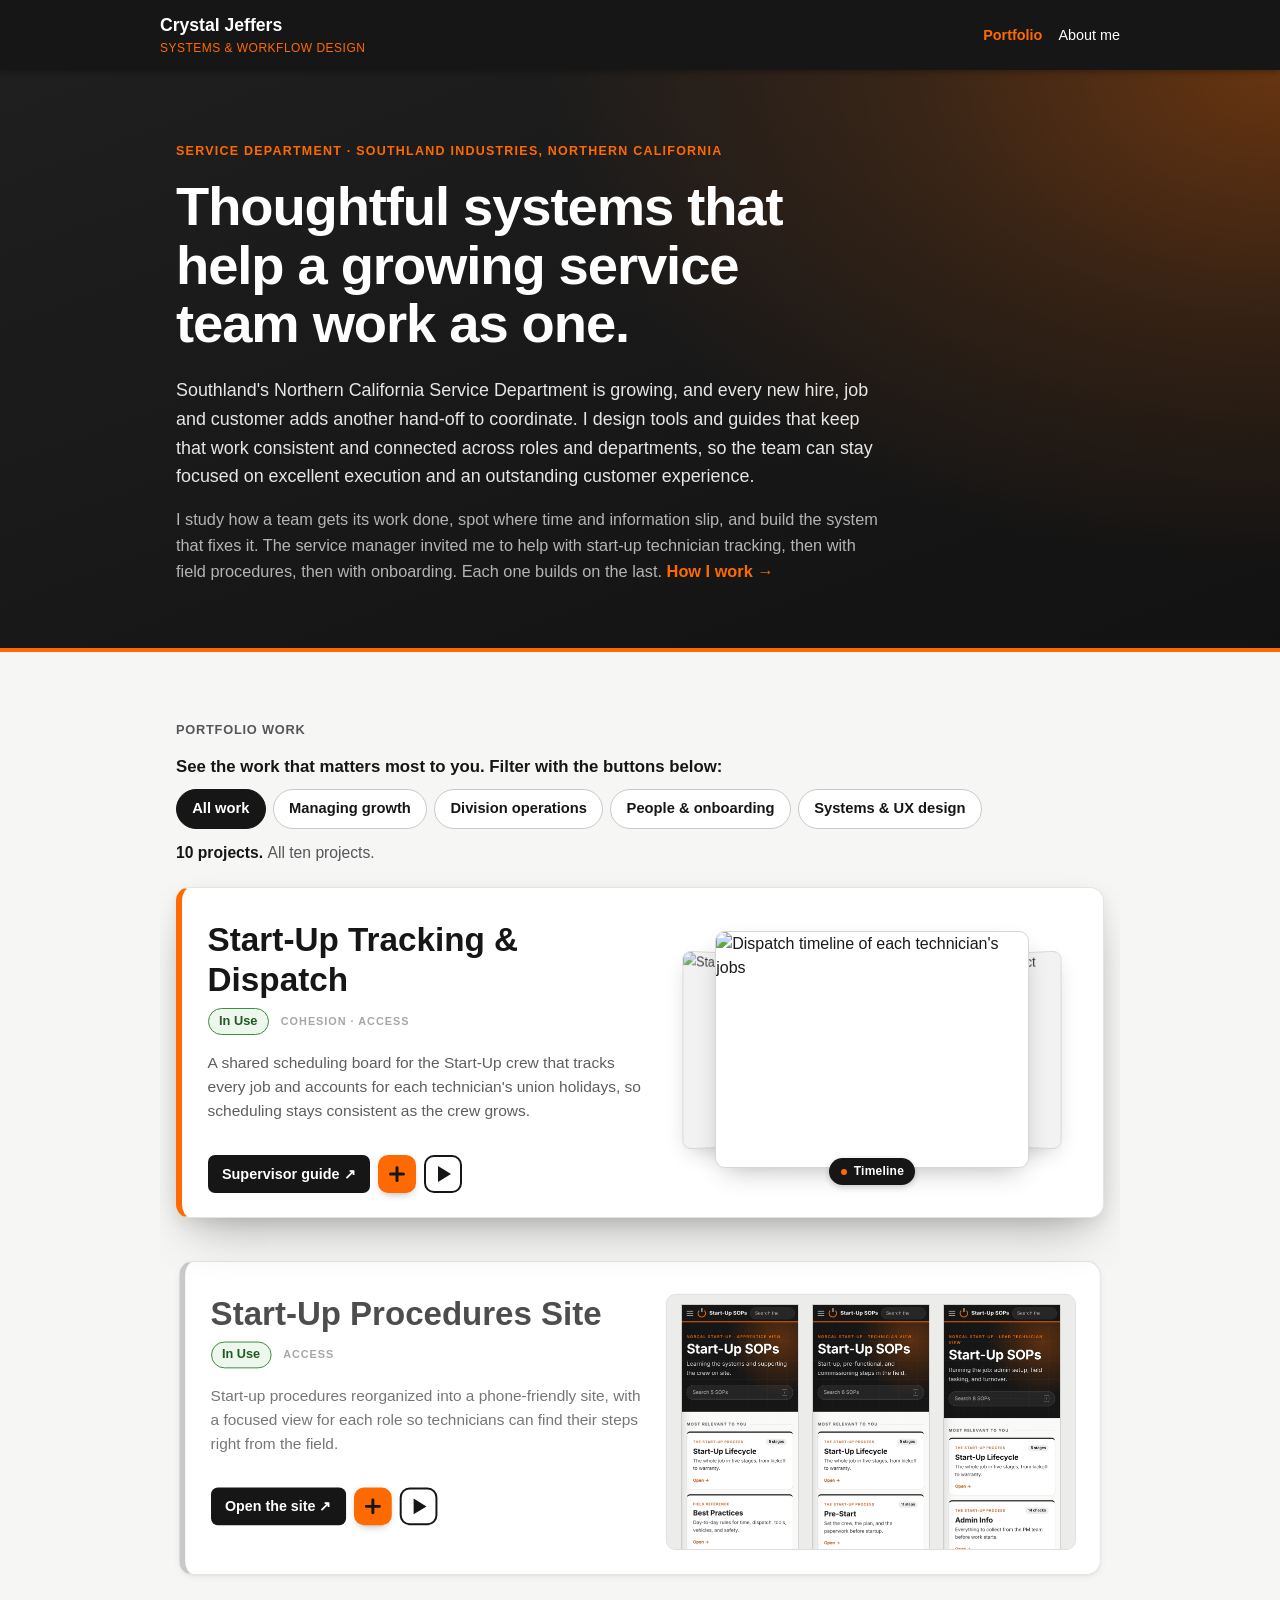
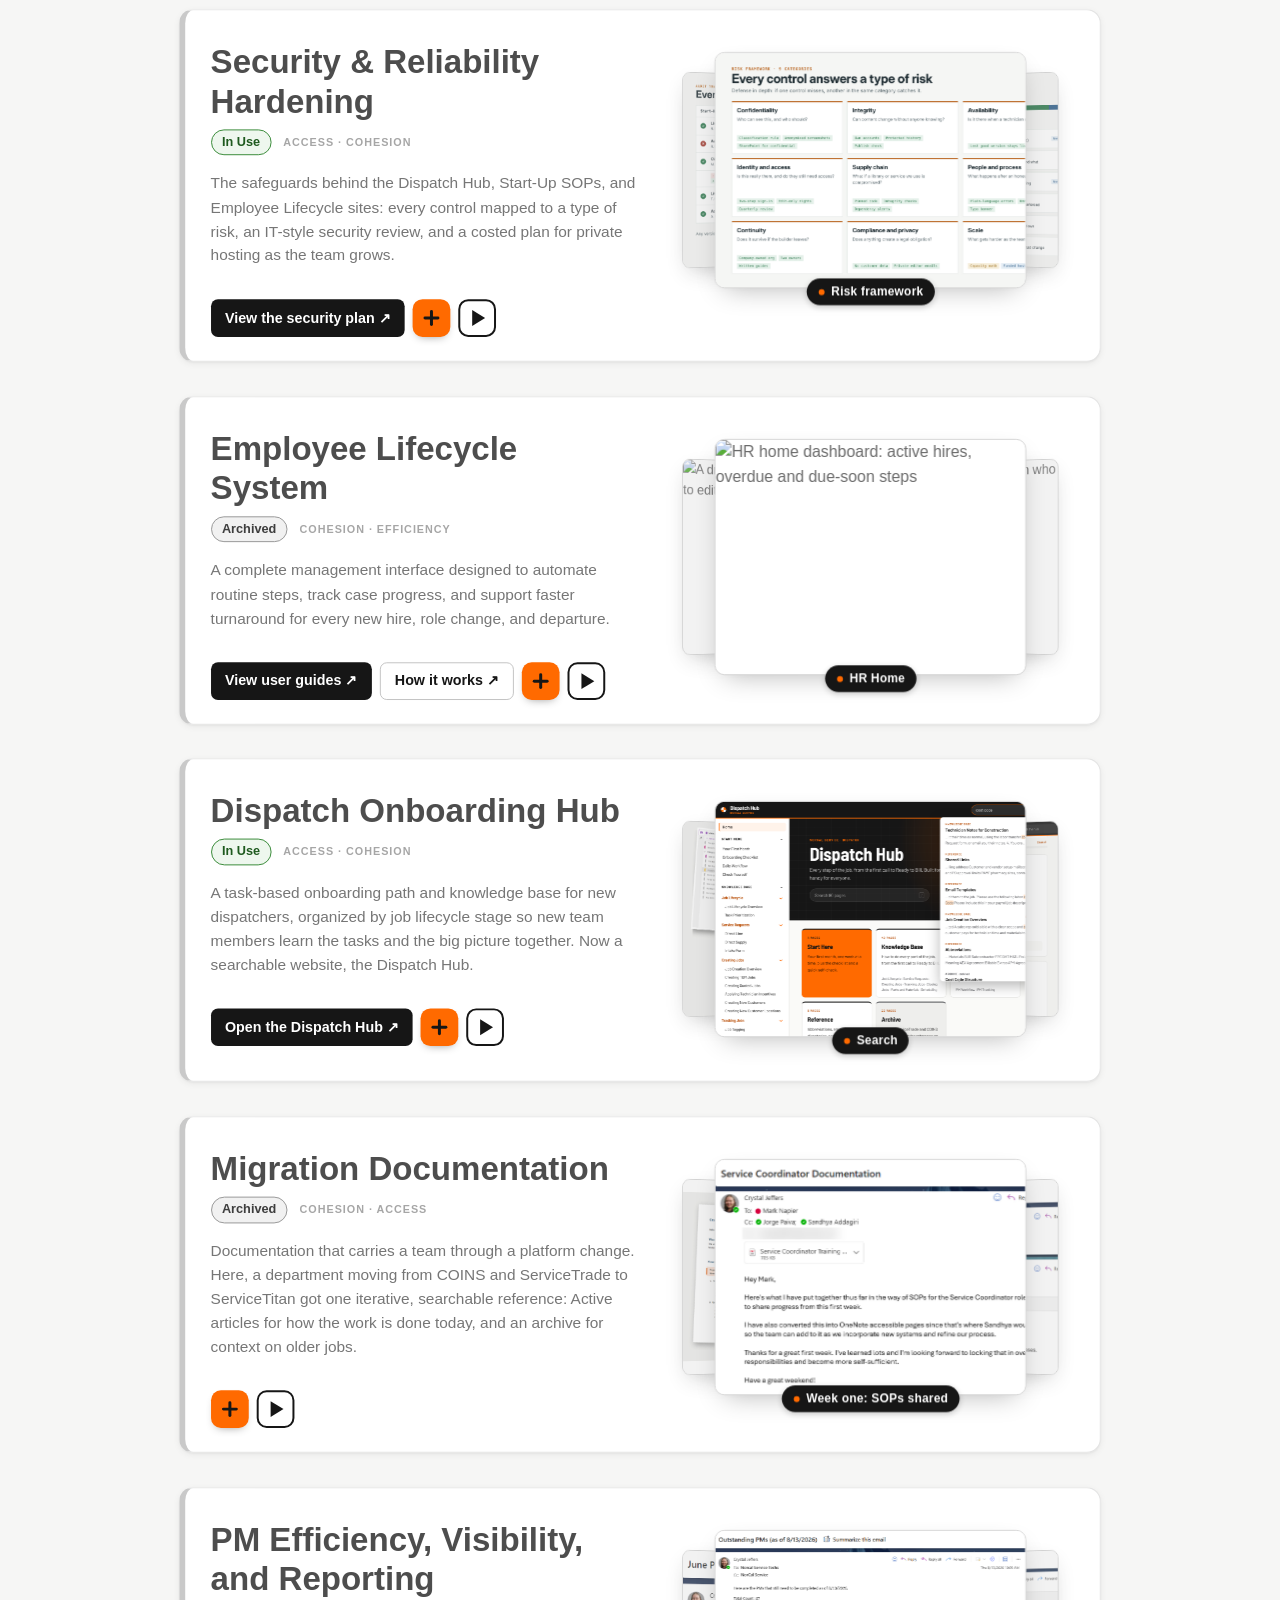
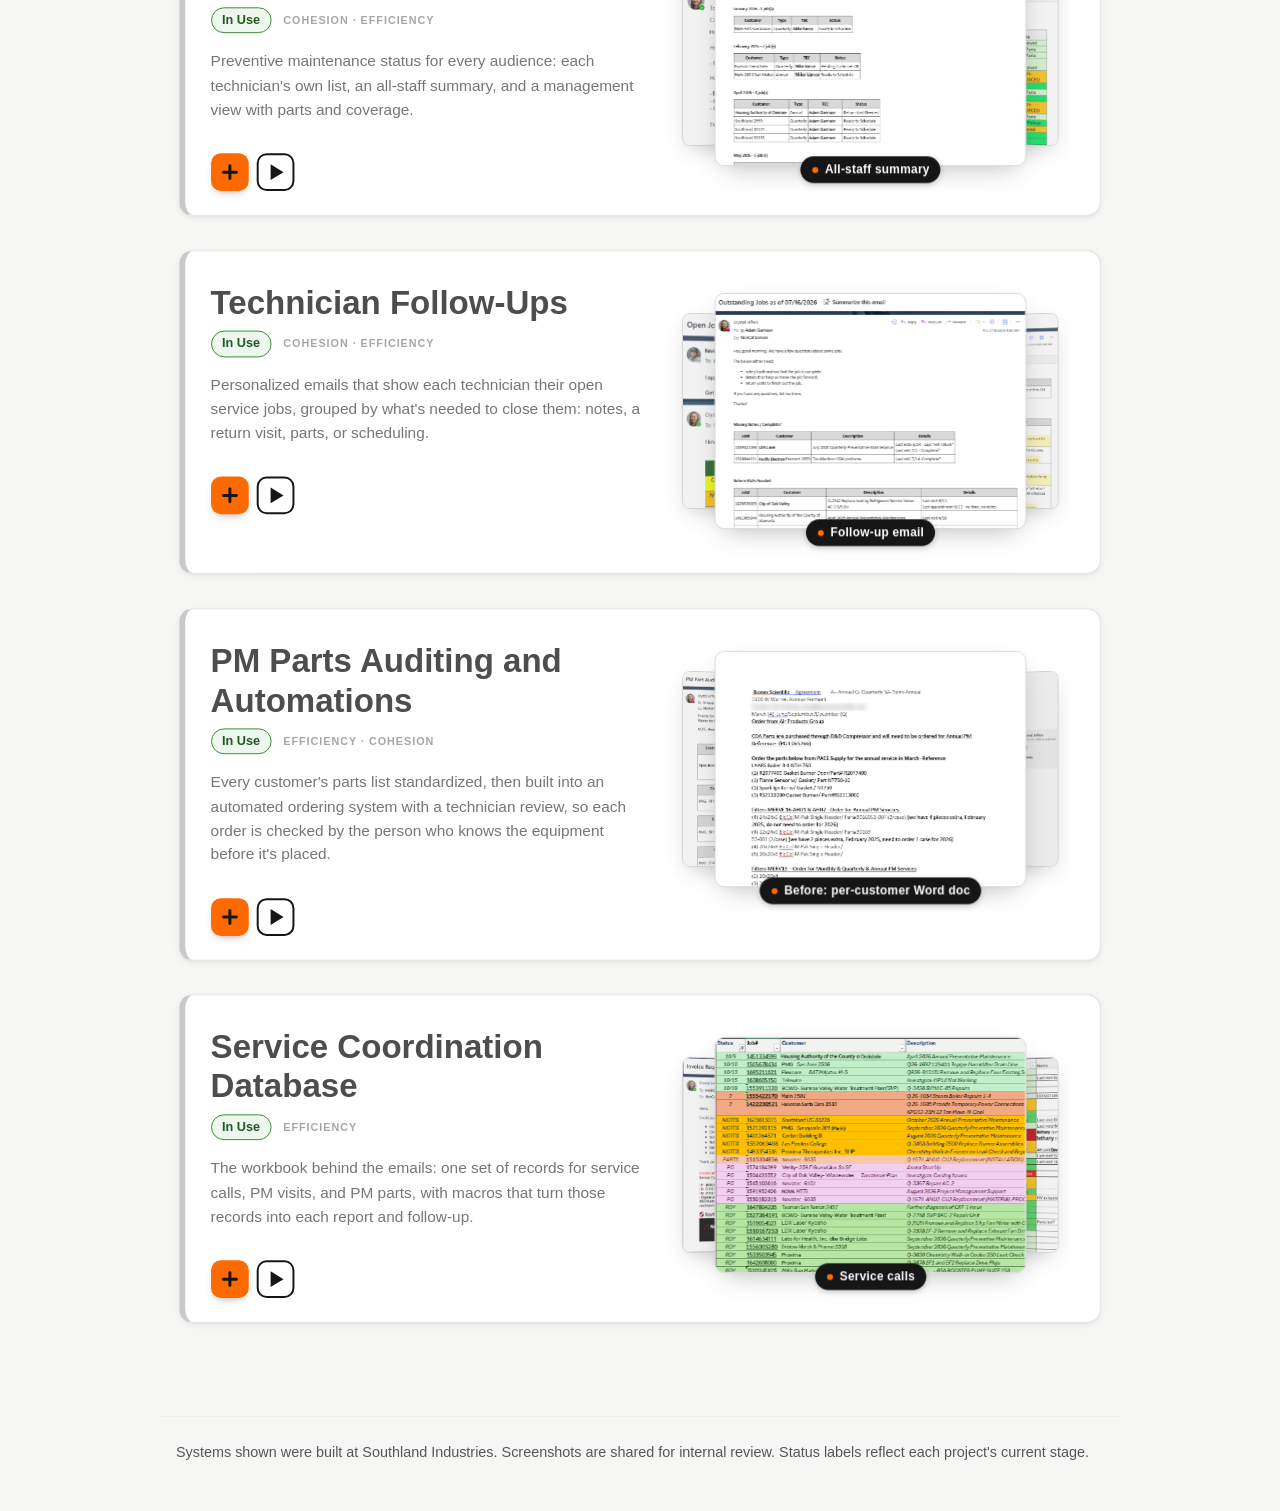
==== index.html @ 5abe1561 "Update greeting from 'Hello' to 'Goodbye'" ====
<!DOCTYPE html>
<html lang="en">
<head>
<meta charset="UTF-8">
<meta name="robots" content="noindex, nofollow">
<meta name="viewport" content="width=device-width, initial-scale=1.0">
<title>Crystal Jeffers · Systems & Workflow Design</title>
<meta name="description" content="Crystal Jeffers: thoughtful systems that help a growing service team work consistently, stay connected and serve customers well.">
<link rel="stylesheet" href="assets/style.css?v=22">
<script>
  /* Set up the My Focus fly-in before first paint. Safety net: if anything
     goes wrong, the cards are revealed after 4 seconds regardless. */
  document.documentElement.classList.add("js");
  (function () {
    var calm = window.matchMedia && window.matchMedia("(prefers-reduced-motion: reduce)").matches;
    if (!("IntersectionObserver" in window) || calm) return;
    document.documentElement.classList.add("anim-ready");
    setTimeout(function () {
      var items = document.querySelectorAll(".pillars li");
      for (var i = 0; i < items.length; i++) items[i].classList.add("flown");
    }, 4000);
  })();
</script>
</head>
<body>

<header class="sticky">
  <div class="top-row">
    <div>
      <h1><a class="home-link" href="index.html">Crystal Jeffers</a></h1>
      <span class="role-tag">Systems &amp; workflow design</span>
    </div>
    <nav aria-label="Site">
      <a href="index.html" aria-current="page">Portfolio</a>
      <a href="about.html">About me</a>
    </nav>
  </div>
</header>

<!-- ===================== HERO BANNER ===================== -->
<section class="hero-banner">
  <div class="hero-inner">
    <p class="kicker">Service Department · Southland Industries, Northern California</p>
    <h2>Thoughtful systems that help a growing service team work as one.</h2>
    <p>Southland's Northern California Service Department is growing, and every new hire, job and customer adds another hand-off to coordinate. I design tools and guides that keep that work consistent and connected across roles and departments, so the team can stay focused on excellent execution and an outstanding customer experience.</p>
    <p class="hero-sub">I study how a team gets its work done, spot where time and information slip, and build the system that fixes it. The service manager invited me to help with start-up technician tracking, then with field procedures, then with onboarding. Each one builds on the last. <a class="hero-link" href="about.html">How I work &rarr;</a></p>
  </div>
</section>

<main>

  <!-- ===================== PROJECTS =====================
       Card: text + buttons left, image right. A .rotator is the animated
       "revolving door" thumbnail: add or remove .slide blocks freely; the
       first slide shows if the script can't run. data-label is the page
       name shown on the little caption chip.
       Inside <details>: a folder of tabbed panels (<section class="card-panel"
       data-label="Tab name">): The Challenge, What I Built, Details (bubbles
       and skill tags), Business Impact, and Gallery (the carousel, copy a
       <figure> to add a photo). site.js builds the tabs and the orange +
       toggle beside the card's buttons. Clicking a card's thumbnail opens it
       straight to Gallery, where photos open full size.
       data-lens on each card lists the audience views it appears in; each
       view's order and description live on its button in the lens bar. -->
  <p class="section-label" id="work">Portfolio Work</p>
  <div class="lens-bar" role="group" aria-label="Filter projects by what matters most to you">
    <p class="lens-ask">See the work that matters most to you. Filter with the buttons below:</p>
    <div class="lens-buttons">
      <button type="button" class="lens" data-lens-id="all" aria-pressed="true"
        data-note="All ten projects.">All work</button>
      <button type="button" class="lens" data-lens-id="growth" aria-pressed="false"
        data-order="lifecycle,dispatch,site-security,pm-parts,follow-ups,pm-reporting,database,dispatch-onboarding"
        data-note="For leaders whose departments are growing: systems that let a team take on more people, more work and more customers without the coordination load growing at the same rate.">Managing growth</button>
      <button type="button" class="lens" data-lens-id="operations" aria-pressed="false"
        data-order="lifecycle,dispatch,site-security,follow-ups,pm-parts,migration,database,pm-reporting"
        data-note="For leaders running the division: consistent hand-offs across HR, IT, Safety, Fleet and the field, and capacity that grows without adding coordination overhead.">Division operations</button>
      <button type="button" class="lens" data-lens-id="people" aria-pressed="false"
        data-order="dispatch-onboarding,lifecycle,sops,migration"
        data-note="For leaders investing in people: new hires productive sooner, clear expectations by role, and knowledge that stays when people move on.">People &amp; onboarding</button>
      <button type="button" class="lens" data-lens-id="systems" aria-pressed="false"
        data-order="lifecycle,sops,dispatch,site-security,follow-ups,dispatch-onboarding,database"
        data-note="For anyone weighing design and analysis skills: research with the people who do the work, information architecture, data modeling, and automation that keeps a person in the loop.">Systems &amp; UX design</button>
    </div>
    <p class="lens-note" aria-live="polite"></p>
    <button type="button" class="lens-share" hidden>Copy a link to this view</button>
  </div>
  <div class="work-list">

  <!-- 1. Start-Up Tracking & Dispatch -->
  <article class="project" id="dispatch" data-lens="growth operations systems">
    <div class="card-top">
      <div class="card-text">
        <div class="project-head">
          <h3>Start-Up Tracking &amp; Dispatch</h3>
        </div>
        <p class="meta-row"><span class="status-pill live">In Use</span><span class="improves">Cohesion · Access</span></p>
        <p class="lede">A shared scheduling board for the Start-Up crew that tracks every job and accounts for each technician's union holidays, so scheduling stays consistent as the crew grows.</p>
        <div class="project-links">
          <a class="btn btn-dark" href="https://crystal-jeffers.github.io/start-up-procedures/supervisor.html" target="_blank" rel="noopener">Supervisor guide ↗</a>
        </div>
      </div>
      <div class="card-media rotator" role="group" aria-label="A walk through the dispatch board">
        <div class="slide" data-label="Timeline"><img src="https://crystal-jeffers.github.io/start-up-procedures/assets/img/supervisor/timeline-overview.png" alt="Dispatch timeline of each technician's jobs" loading="lazy"></div>
        <div class="slide" data-label="Calendar"><img src="https://crystal-jeffers.github.io/start-up-procedures/assets/img/supervisor/calendar-holiday.png" alt="Calendar with a union holiday conflict flagged" loading="lazy"></div>
        <div class="slide" data-label="Job Tracker"><img src="https://crystal-jeffers.github.io/start-up-procedures/assets/img/supervisor/job-tracker.png" alt="Job tracker cards with phase and schedule status" loading="lazy"></div>
        <div class="slide" data-label="Job Detail"><img src="https://crystal-jeffers.github.io/start-up-procedures/assets/img/supervisor/job-tracker-detail.png" alt="One job opened with progress, deadline and contacts" loading="lazy"></div>
        <div class="slide" data-label="Checklist"><img src="https://crystal-jeffers.github.io/start-up-procedures/assets/img/supervisor/job-checklist.png" alt="Start-up checklist for a job" loading="lazy"></div>
      </div>
    </div>

    <details class="case">
      <summary><span class="when-closed">Challenge, build &amp; impact</span><span class="when-open">Close</span></summary>
      <div class="case-body">
        <div class="card-folder">
        <section class="card-panel" data-tab="challenge" data-label="The Challenge">
          <h4 class="panel-title">The challenge</h4>
          <p>Crew schedules and job status lived in a monthly spreadsheet. It was time-consuming to update, hard to view at a glance, difficult to search, visually overwhelming, and not viewable on mobile. It offered limited functions and awkward back-end upkeep, and union holidays, which vary by local and agreement, were all tracked by hand. Checking one technician's availability meant cross-referencing on the fly.</p>
        </section>
        <section class="card-panel" data-tab="built" data-label="What I Built">
          <h4 class="panel-title">What I built</h4>
          <p class="built-summary">The spreadsheet became a live board: supervisors plan, track, and adjust the whole crew in one place, and every technician sees their own schedule from a phone.</p>
        </section>
        <section class="card-panel" data-tab="details" data-label="Details">
          <h4 class="panel-title">Details</h4>
          <ul class="build-list">
          <li class="build-item"><strong>The whole crew at a glance</strong><span>Timeline view: one row per technician and one bar per assignment, color-coded by union. Gaps, overlaps, and open capacity show up before a date is committed.</span></li>
          <li class="build-item"><strong>Coverage by date</strong><span>Calendar view: filter to see who's out and when, so coverage for a holiday week or a long job is clear before it's booked.</span></li>
          <li class="build-item"><strong>Every job's progress, without a phone call</strong><span>Job tracker: phase, schedule status, deadline, and contacts on every job, each with its own start-up checklist, so progress is visible without asking for an update.</span></li>
          <li class="build-item"><strong>Holidays that fill themselves in</strong><span>Each technician's own local's paid holidays and off days are added automatically, about 90 days ahead. New crew members get theirs the moment they're added.</span></li>
          <li class="build-item"><strong>Conflicts caught at booking</strong><span>If a job lands on someone's holiday, a warning appears right on the assignment and clears when the job moves. The supervisor still makes the final call.</span></li>
          <li class="build-item"><strong>A view-only board in every pocket</strong><span>Technicians open a read-only live feed on their phones that shows only their own assignments. They always see the current schedule, and the board stays accurate because only the supervisor edits it.</span></li>
          <li class="build-item"><strong>Two weeks of coverage, planned ahead</strong><span>Built with the superintendents: a labor forecasting board looks two weeks out, flags any job without a crew and any technician without work, and lets the supervisor fill the gap in one click.</span></li>
          <li class="build-item"><strong>Next week, in their inbox every Friday</strong><span>An automated email every Friday afternoon lists each technician's jobs for the coming week, so Monday starts with a plan instead of a phone call.</span></li>
          </ul>
          <ul class="tags" aria-label="Skills used">
          <li>Spreadsheet-to-database migration</li><li>Rules modeling</li><li>Scheduling UX</li><li>Exception handling</li><li>Mobile access</li><li>Automated email</li>
        </ul>
        </section>
        <section class="card-panel" data-tab="impact" data-label="Business Impact">
          <h4 class="panel-title">Business impact</h4>
          <p>After one demo, the superintendents and service manager adopted the board on the spot, and it is now how the Start-Up crew is scheduled. Scheduling moved from manual upkeep to a board that maintains itself, so supervisor time goes to planning the work instead of updating cells. Technicians see their own schedule anytime and get next week's plan every Friday, which cuts the calls and texts that used to fill the gaps. Holiday conflicts are caught at booking instead of on the day, avoiding last-minute reschedules with customers. And the board grows with the crew: at launch, 132 holiday entries for 16 union technicians, with new crew members added automatically. The labor forecasting board, built with the superintendents, keeps every job and every technician covered two weeks into the future.</p>
        </section>
        <section class="card-panel" data-tab="media" data-label="Media">
          <h4 class="panel-title">Media</h4>
          <div class="media-set">
        <div class="media-pane" data-pane="video" data-label="Video">
          <h5 class="pane-title">Video</h5>
          <div class="video-soon"><span class="video-soon-icon" aria-hidden="true"></span><strong>Video coming soon</strong><span>A walkthrough of booking and moving a crew on the dispatch board.</span></div>
        </div>
        <div class="media-pane" data-pane="gallery" data-label="Gallery">
          <h5 class="pane-title">Gallery</h5>
          <div class="carousel" aria-label="Dispatch board screenshots">
          <div class="carousel-track" tabindex="0">
            <figure><img src="https://crystal-jeffers.github.io/start-up-procedures/assets/img/supervisor/timeline-overview.png" alt="Dispatch timeline" loading="lazy"><figcaption>Timeline: the whole crew at a glance.</figcaption></figure>
            <figure><img src="https://crystal-jeffers.github.io/start-up-procedures/assets/img/supervisor/calendar-filter-out.png" alt="Dispatch calendar filtered to show who is out" loading="lazy"><figcaption>Calendar filtered to who's out, and when.</figcaption></figure>
            <figure><img src="https://crystal-jeffers.github.io/start-up-procedures/assets/img/supervisor/calendar-holiday.png" alt="Dispatch calendar with a holiday conflict warning" loading="lazy"><figcaption>A job that overlaps a union holiday is flagged right on the assignment.</figcaption></figure>
            <figure><img src="https://crystal-jeffers.github.io/start-up-procedures/assets/img/supervisor/job-tracker.png" alt="Job tracker gallery" loading="lazy"><figcaption>Job tracker: phase and schedule status for every job.</figcaption></figure>
            <figure><img src="https://crystal-jeffers.github.io/start-up-procedures/assets/img/supervisor/job-checklist.png" alt="Job checklist" loading="lazy"><figcaption>Each job carries its own start-up checklist.</figcaption></figure>
            <figure><img src="https://crystal-jeffers.github.io/start-up-procedures/assets/img/supervisor/holidays-list.png" alt="Holiday list by union local" loading="lazy"><figcaption>Holiday rules by local, maintained in one list.</figcaption></figure>
            <figure><img src="https://crystal-jeffers.github.io/start-up-procedures/assets/img/supervisor/my-schedule-email.png" alt="Weekly schedule email to a technician" loading="lazy"><figcaption>Every Friday, each technician gets next week's schedule by email.</figcaption></figure>
          </div>
          </div>
        </div>
          </div>
        </section>
        </div>
      </div>
    </details>
  </article>

<!-- 2. Start-Up Procedures Site -->
  <article class="project" id="sops" data-lens="people systems">
    <div class="card-top">
      <div class="card-text">
        <div class="project-head">
          <h3>Start-Up Procedures Site</h3>
        </div>
        <p class="meta-row"><span class="status-pill live">In Use</span><span class="improves">Access</span></p>
        <p class="lede">Start-up procedures reorganized into a phone-friendly site, with a focused view for each role so technicians can find their steps right from the field.</p>
        <div class="project-links">
          <a class="btn btn-dark" href="https://crystal-jeffers.github.io/start-up-procedures/" target="_blank" rel="noopener">Open the site ↗</a>
        </div>
      </div>
      <figure class="card-media">
        <img src="assets/img/sops/now-three-views.png" alt="Three phone screens: the apprentice, technician, and lead technician home pages" loading="lazy">
      </figure>
    </div>

    <details class="case">
      <summary><span class="when-closed">Challenge, build &amp; impact</span><span class="when-open">Close</span></summary>
      <div class="case-body">
        <div class="card-folder">
        <section class="card-panel" data-tab="challenge" data-label="The Challenge">
          <h4 class="panel-title">The challenge</h4>
          <p>The start-up procedures lived in a thorough 12-page document written for every role at once, and nobody was reading it. It wasn't easy to reach on a job site, copies drifted out of date, and dense paragraphs meant high cognitive load and low retention. Finding one detail took a time-consuming search, and the important steps didn't jump out. The team needed a way to relay these details that people would actually use and actually read.</p>
        </section>
        <section class="card-panel" data-tab="built" data-label="What I Built">
          <h4 class="panel-title">What I built</h4>
          <p class="built-summary">A technician on a job site can find their own steps in seconds, on a phone, without calling the office.</p>
        </section>
        <section class="card-panel" data-tab="details" data-label="Details">
          <h4 class="panel-title">Details</h4>
          <ul class="build-list">
          <li class="build-item"><strong>Role-based views</strong><span>Apprentices, technicians, lead technicians, and supervisors each see their own procedures first.</span></li>
          <li class="build-item"><strong>Built to be scanned on site</strong><span>Large text that respects phone settings, collapsible sections, jump-to navigation, and chunked checklists.</span></li>
          <li class="build-item"><strong>One current version</strong><span>Procedures live online in one place, so everyone reads the same steps and every update reaches every role at once, instead of copies drifting apart.</span></li>
          </ul>
          <ul class="tags" aria-label="Skills used">
          <li>Information architecture</li><li>Content design</li><li>Mobile-first</li><li>Accessibility</li><li>Docs-as-code</li>
        </ul>
        </section>
        <section class="card-panel" data-tab="impact" data-label="Business Impact">
          <h4 class="panel-title">Business impact</h4>
          <p>Helps people understand what's expected of them to succeed in their role, right from the field. Procedures people actually read are procedures people actually follow: fewer missed steps, less time spent searching, and new hires learning the same current steps from day one.</p>
        </section>
        <section class="card-panel" data-tab="media" data-label="Media">
          <h4 class="panel-title">Media</h4>
          <div class="media-set">
        <div class="media-pane" data-pane="video" data-label="Video">
          <h5 class="pane-title">Video</h5>
          <div class="video-soon"><span class="video-soon-icon" aria-hidden="true"></span><strong>Video coming soon</strong><span>A walkthrough of the site from a technician's phone.</span></div>
        </div>
        <div class="media-pane" data-pane="early" data-label="Early Iterations">
          <h5 class="pane-title">Early Iterations</h5>
          <p class="pane-intro">Each pair shows the first version on the left and today's version on the right.</p>
          <div class="carousel compare-carousel" aria-label="Before and after">
          <div class="carousel-track" tabindex="0">
            <figure class="compare">
              <div class="compare-pair">
                <div class="compare-side"><span class="compare-tag">Before</span><img src="assets/img/sops/desktop-roles.png" alt="Earlier start page with three role links" loading="lazy"></div>
                <span class="compare-arrow" aria-hidden="true">→</span>
                <div class="compare-side is-after"><span class="compare-tag">After</span><img src="assets/img/sops/now-roles.png" alt="Current start page" loading="lazy"></div>
              </div>
              <figcaption><strong>Start page.</strong> A plain list of three roles became a home page with each role's view, the supervisor's tools, and the five stages of a job.</figcaption>
            </figure>
            <figure class="compare">
              <div class="compare-pair">
                <div class="compare-side"><span class="compare-tag">Before</span><img src="assets/img/sops/desktop-three-views.png" alt="Earlier role views on phones" loading="lazy"></div>
                <span class="compare-arrow" aria-hidden="true">→</span>
                <div class="compare-side is-after"><span class="compare-tag">After</span><img src="assets/img/sops/now-three-views.png" alt="Current role views on phones" loading="lazy"></div>
              </div>
              <figcaption><strong>Role views.</strong> Each role still sees its own procedures first, and now gets search and a step count on every card.</figcaption>
            </figure>
            <figure class="compare">
              <div class="compare-pair">
                <div class="compare-side"><span class="compare-tag">Before</span><img src="assets/img/sops/desktop-field-tasking.png" alt="Earlier Field Tasking numbered list" loading="lazy"></div>
                <span class="compare-arrow" aria-hidden="true">→</span>
                <div class="compare-side is-after"><span class="compare-tag">After</span><img src="assets/img/sops/now-field-tasking.png" alt="Current Field Tasking checklist" loading="lazy"></div>
              </div>
              <figcaption><strong>Field Tasking.</strong> A numbered list became a checklist that saves each technician's progress on their device.</figcaption>
            </figure>
            <figure class="compare">
              <div class="compare-pair">
                <div class="compare-side"><span class="compare-tag">Before</span><img src="assets/img/sops/desktop-lifecycle.png" alt="Earlier Start-Up Lifecycle text boxes" loading="lazy"></div>
                <span class="compare-arrow" aria-hidden="true">→</span>
                <div class="compare-side is-after"><span class="compare-tag">After</span><img src="assets/img/sops/now-lifecycle.png" alt="Current Start-Up Lifecycle stages" loading="lazy"></div>
              </div>
              <figcaption><strong>Start-Up Lifecycle.</strong> Stacked text boxes became five named stages, each with its own steps.</figcaption>
            </figure>
            <figure class="compare">
              <div class="compare-pair">
                <div class="compare-side"><span class="compare-tag">Before</span><img src="assets/img/sops/desktop-best-safety.png" alt="Earlier Best Practices with Safety open" loading="lazy"></div>
                <span class="compare-arrow" aria-hidden="true">→</span>
                <div class="compare-side is-after"><span class="compare-tag">After</span><img src="assets/img/sops/now-best-practices.png" alt="Current Best Practices with key numbers" loading="lazy"></div>
              </div>
              <figcaption><strong>Best Practices.</strong> Collapsed sections now sit under the key numbers, so the most-asked answers show first.</figcaption>
            </figure>
          </div>
          </div>
        </div>
        <div class="media-pane" data-pane="final" data-label="Final Product">
          <h5 class="pane-title">Final Product</h5>
          <div class="carousel" aria-label="Procedures site screenshots">
          <div class="carousel-track" tabindex="0">
            <figure><img src="assets/img/sops/now-roles.png" alt="Current start page with supervisor tools, the five stages of a job, and a link to each role's view" loading="lazy"><figcaption>Today: the start page leads with the supervisor's tools, the five stages of a job, and a link to each role's view.</figcaption></figure>
            <figure><img src="assets/img/sops/now-three-views.png" alt="Apprentice, Technician, and Lead Technician home pages on phones" loading="lazy"><figcaption>Today: each role's home page leads with its most relevant procedures, with search and a step count on every card.</figcaption></figure>
            <figure><img src="assets/img/sops/now-field-tasking.png" alt="Field Tasking as a checklist with progress saved on the device" loading="lazy"><figcaption>Today: Field Tasking is a checklist technicians tick off as they go, saved on their device.</figcaption></figure>
            <figure><img src="assets/img/sops/now-lifecycle.png" alt="Start-Up Lifecycle with five named stages" loading="lazy"><figcaption>Today: the Start-Up Lifecycle walks through five named stages, one at a time.</figcaption></figure>
            <figure><img src="assets/img/sops/now-best-practices.png" alt="Best Practices with key numbers above numbered sections" loading="lazy"><figcaption>Today: Best Practices opens with the numbers to know, above numbered sections.</figcaption></figure>
          </div>
          </div>
        </div>
          </div>
        </section>
        </div>
      </div>
    </details>
  </article>

  <!-- 3. Security & Reliability Hardening -->
  <article class="project" id="site-security" data-lens="growth operations systems">
    <div class="card-top">
      <div class="card-text">
        <div class="project-head">
          <h3>Security &amp; Reliability Hardening</h3>
        </div>
        <p class="meta-row"><span class="status-pill live">In Use</span><span class="improves">Access · Cohesion</span></p>
        <p class="lede">The safeguards behind the Dispatch Hub, Start-Up SOPs, and Employee Lifecycle sites: every control mapped to a type of risk, an IT-style security review, and a costed plan for private hosting as the team grows.</p>
        <div class="project-links">
          <a class="btn btn-dark" href="assets/docs/internal-sites-security-plan.pdf" target="_blank" rel="noopener">View the security plan ↗</a>
        </div>
      </div>
      <div class="card-media rotator" role="group" aria-label="Risk framework, IT security review, and page history">
        <div class="slide" data-label="Risk framework"><img src="assets/img/security/security-risk-framework.png" alt="Nine risk categories, each with its question and the controls that answer it" loading="lazy"></div>
        <div class="slide" data-label="IT review"><img src="assets/img/security/security-it-review.png" alt="IT security review: 19 checks in place, 3 that need GitHub Enterprise, 1 that needs private hosting" loading="lazy"></div>
        <div class="slide" data-label="Audit trail"><img src="assets/img/security/security-audit-trail.png" alt="Page history showing a blocked save, the corrected save, a before-and-after edit, and restore buttons" loading="lazy"></div>
      </div>
    </div>

    <details class="case">
      <summary><span class="when-closed">Challenge, build &amp; impact</span><span class="when-open">Close</span></summary>
      <div class="case-body">
        <div class="card-folder">
        <section class="card-panel" data-tab="challenge" data-label="The Challenge">
          <h4 class="panel-title">The challenge</h4>
          <p>The sites debuted in a private demo with the service manager and field supervisors. They loved them right away and wanted to put them into use. Before the first day of official use, I proactively worked through what an IT team would want to see: who can edit, what belongs on a public page, and what happens when something goes wrong. The goal was quality and integrity from day one, on a free plan, with a clear path for when the company is ready to fund private hosting.</p>
        </section>
        <section class="card-panel" data-tab="built" data-label="What I Built">
          <h4 class="panel-title">What I built</h4>
          <p class="built-summary">I treated the sites like any internal system an IT team would review, and built each control around a type of risk instead of a checklist alone. If one control misses, another catches it.</p>
        </section>
        <section class="card-panel" data-tab="details" data-label="Details">
          <h4 class="panel-title">Details</h4>
          <ul class="build-list">
          <li class="build-item"><strong>Integrity</strong><span>Every save is signed by the editor, checked automatically, and reversible in one click. Broken or unsafe changes never go live.</span></li>
          <li class="build-item"><strong>Confidentiality</strong><span>A classification rule decides what belongs on a page and what stays on SharePoint. Screenshots use anonymized sample data, and the publish check blocks phone numbers and emails.</span></li>
          <li class="build-item"><strong>Identity and access</strong><span>A company-owned organization, required two-step sign-in, edit-only rights, same-day removal, and a quarterly access review.</span></li>
          <li class="build-item"><strong>Supply chain</strong><span>Outside code is pinned, integrity-checked, and served from the site itself, with alerts for known vulnerabilities.</span></li>
          <li class="build-item"><strong>People and process</strong><span>Plain-language error messages and an editor guide, so a blocked save tells the editor exactly how to fix it.</span></li>
          <li class="build-item"><strong>Continuity and scale</strong><span>Ownership sits with the company, with two owners and written guides. Capacity math and four costed hosting options show what changes as the team grows.</span></li>
        </ul>
          <ul class="tags" aria-label="Skills used">
          <li>Risk assessment</li><li>Security controls</li><li>Access management</li><li>Change control</li><li>Vendor evaluation</li><li>Cost modeling</li>
        </ul>
        </section>
        <section class="card-panel" data-tab="impact" data-label="Business Impact">
          <h4 class="panel-title">Business impact</h4>
          <p>19 of 23 IT security checks are met on the free plan, at $0. The other four are mapped to paid hosting, with a funding plan that compares four options. The cheapest gives company sign-in for $0, against about $3,500 a year for GitHub Enterprise at the same team size. Capacity math puts plan limits in plain terms: a 14-person team could publish about 1,000 edits a month on the free private tier.</p>
        </section>
        <section class="card-panel" data-tab="media" data-label="Media">
          <h4 class="panel-title">Media</h4>
          <div class="media-set">
        <div class="media-pane" data-pane="video" data-label="Video">
          <h5 class="pane-title">Video</h5>
          <div class="video-soon"><span class="video-soon-icon" aria-hidden="true"></span><strong>Video coming soon</strong><span>A walkthrough of a blocked save, the fix, and a one-click restore.</span></div>
        </div>
        <div class="media-pane" data-pane="gallery" data-label="Gallery">
          <h5 class="pane-title">Gallery</h5>
          <div class="carousel" aria-label="Security plan visuals">
          <div class="carousel-track" tabindex="0">
            <figure><img src="assets/img/security/security-risk-framework.png" alt="Nine risk categories, each with its question and the controls that answer it" loading="lazy"><figcaption>Risk framework: nine categories, each with the question it asks and the controls that answer it.</figcaption></figure>
            <figure><img src="assets/img/security/security-it-review.png" alt="IT security review status bar and key checks" loading="lazy"><figcaption>IT security review: 23 checks an IT team would confirm. 19 are in place on the free plan, and the rest are mapped to paid hosting.</figcaption></figure>
            <figure><img src="assets/img/security/security-audit-trail.png" alt="Page history with a blocked save, the corrected save, and restore buttons" loading="lazy"><figcaption>Audit trail: every save shows who made it and what changed. A save with a phone number is blocked with fix steps, and any version restores in one click. Names are samples.</figcaption></figure>
          </div>
          </div>
        </div>
          </div>
        </section>
        </div>
      </div>
    </details>
  </article>

    
  <!-- 4. Employee Lifecycle System -->
  <article class="project" id="lifecycle" data-lens="growth operations people systems">
    <div class="card-top">
      <div class="card-text">
        <div class="project-head">
          <h3>Employee Lifecycle System</h3>
        </div>
        <p class="meta-row"><span class="status-pill done">Archived</span><span class="improves">Cohesion · Efficiency</span></p>
        <p class="lede">A complete management interface designed to automate routine steps, track case progress, and support faster turnaround for every new hire, role change, and departure.</p>
        <div class="project-links">
          <a class="btn btn-dark" href="https://crystal-jeffers.github.io/onboarding/" target="_blank" rel="noopener">View user guides ↗</a>
          <a class="btn btn-light" href="https://crystal-jeffers.github.io/onboarding/guide.html?role=hr&amp;file=guides%2Fhow-it-works.md" target="_blank" rel="noopener">How it works ↗</a>
        </div>
      </div>
      <div class="card-media rotator" role="group" aria-label="A walk through the HR workspace">
        <div class="slide" data-label="HR Home"><img src="https://crystal-jeffers.github.io/onboarding/assets/img/hr/hr-home-dashboard.png" alt="HR home dashboard: active hires, overdue and due-soon steps" loading="lazy"></div>
        <div class="slide" data-label="Upcoming Risk"><img src="https://crystal-jeffers.github.io/onboarding/assets/img/hr/hr-program-insights.png" alt="Program insights: hires starting soon who are not yet ready" loading="lazy"></div>
        <div class="slide" data-label="Case Progress"><img src="https://crystal-jeffers.github.io/onboarding/assets/img/hr/hr-case-progress.png" alt="Case progress: each step, its owner and status" loading="lazy"></div>
        <div class="slide" data-label="Task Library"><img src="https://crystal-jeffers.github.io/onboarding/assets/img/hr/hr-task-library.png" alt="The shared task library" loading="lazy"></div>
        <div class="slide" data-label="New Hire Kickoff"><img src="https://crystal-jeffers.github.io/onboarding/assets/img/forms/form-new-hire-kickoff.png" alt="New Hire Kickoff form" loading="lazy"></div>
        <div class="slide" data-label="New Hire Email"><img src="https://crystal-jeffers.github.io/onboarding/assets/img/emails/email-new-case.png" alt="Email telling a manager a new hire was added to their team" loading="lazy"></div>
        <div class="slide" data-label="Manager Triage"><img src="https://crystal-jeffers.github.io/onboarding/assets/img/manager/mgr-triage-detail.png" alt="Manager triage board with a step opened in detail" loading="lazy"></div>
        <div class="slide" data-label="Draft Queue"><img src="https://crystal-jeffers.github.io/onboarding/assets/img/manager/mgr-draft-draft.png" alt="A drafted request email open and ready to edit" loading="lazy"></div>
      </div>
    </div>

    <details class="case">
      <summary><span class="when-closed">Challenge, build &amp; impact</span><span class="when-open">Close</span></summary>
      <div class="case-body">
        <div class="card-folder">
        <section class="card-panel" data-tab="challenge" data-label="The Challenge">
          <h4 class="panel-title">The challenge</h4>
          <p>Bringing on a new hire involves IT, Safety, Fleet, Facilities, Accounting, and sometimes the union hall. The steps were written down, but not who owned each one across teams. People relied on memory or assumption to know who handled what, which made it hard to follow up and work as a team to make sure every new hire was fully set up on day one. Role changes and departures raised the same coordination needs, with added care for confidentiality. With Workday still months away and the workforce changing, Start-Up and Service needed something to hold the process together in the meantime.</p>
        </section>
        <section class="card-panel" data-tab="built" data-label="What I Built">
          <h4 class="panel-title">What I built</h4>
          <p class="built-summary">Every team can see which steps it owns, and every step is tracked through to confirmation, so new hires are fully set up on day one without relying on memory.</p>
        </section>
        <section class="card-panel" data-tab="details" data-label="Details">
          <h4 class="panel-title">Details</h4>
          <ul class="build-list">
          <li class="build-item"><strong>One engine, three case types</strong><span>Onboarding, role change, and offboarding each start with one form and build their own checklist from a shared step library, filtered by role, location, union, vehicle, and more.</span></li>
          <li class="build-item"><strong>One owner per step</strong><span>Every hand-off is split into a request step and a confirmation step, so nothing stalls between teams.</span></li>
          <li class="build-item"><strong>Automation with judgment</strong><span>Managers choose whether routine emails send for them or wait as drafts. Sensitive cases, like involuntary exits, always wait for a person.</span></li>
          <li class="build-item"><strong>Docs for each audience</strong><span>A guide site with separate paths for HR and managers, a timeline, an FAQ keyed to every email, and plain-language definitions.</span></li>
          </ul>
          <ul class="tags" aria-label="Skills used">
          <li>Requirements from stakeholder docs</li><li>Data model</li><li>Rules engine</li><li>Human-in-the-loop</li><li>Role-based UX</li><li>Documentation</li>
        </ul>
        </section>
        <section class="card-panel" data-tab="impact" data-label="Business Impact">
          <h4 class="panel-title">Business impact</h4>
          <p>The Manager Workspace carried Start-Up and Service through a period of workforce changes, so new hires were set up on day one while the company prepared for Workday. Clear ownership turned the hand-offs between HR, IT, Safety, Fleet, and Accounting into one shared checklist that every team could see and follow up on. Now that Workday handles most of the tracking, drafting, and request emails, the system is archived. The HR side was a design exercise in how two systems can share one process without confusion, and that thinking about visibility and ownership carries into onboarding readiness today.</p>
        </section>
        <section class="card-panel" data-tab="media" data-label="Media">
          <h4 class="panel-title">Media</h4>
          <div class="media-set">
        <div class="media-pane" data-pane="video" data-label="Video">
          <h5 class="pane-title">Video</h5>
          <div class="video-soon"><span class="video-soon-icon" aria-hidden="true"></span><strong>Video coming soon</strong><span>A walkthrough of a case, from the first form to the completion email.</span></div>
        </div>
        <div class="media-pane" data-pane="starting" data-label="Starting Cases">
          <h5 class="pane-title">Starting Cases</h5>
          <p class="pane-intro">Managers start every case with a form, and HR approves it before any steps go out.</p>
          <div class="carousel" aria-label="Starting cases">
          <div class="carousel-track" tabindex="0">
            <figure><img src="https://crystal-jeffers.github.io/onboarding/assets/img/forms/form-new-hire-kickoff.png" alt="New Hire Kickoff form" loading="lazy"><figcaption>New hire: one short form with the start date, role, and location. Every step for that hire is built from those answers, so no one retypes the details.</figcaption></figure>
            <figure><img src="https://crystal-jeffers.github.io/onboarding/assets/img/emails/email-new-case.png" alt="Email telling a manager a new hire was added to their team" loading="lazy"><figcaption>The hiring manager hears right away, with a link to their steps, so they know what is coming before day one.</figcaption></figure>
            <figure><img src="https://crystal-jeffers.github.io/onboarding/assets/img/forms/form-role-change.png" alt="Role Change form" loading="lazy"><figcaption>Role change: the manager picks the employee, and their current role, department, and manager fill in on their own. The manager only enters what is changing.</figcaption></figure>
            <figure><img src="https://crystal-jeffers.github.io/onboarding/assets/img/emails/email-role-change-review.png" alt="Role change review email sent to HR" loading="lazy"><figcaption>HR approves before anything moves. The review email lists exactly what is changing, and no steps go out until HR marks it approved.</figcaption></figure>
            <figure><img src="https://crystal-jeffers.github.io/onboarding/assets/img/forms/form-offboarding.png" alt="Offboarding form" loading="lazy"><figcaption>Departure: the manager starts it the same way, with the employee and their last day. HR adds separation notes, approves, and the offboarding steps go out.</figcaption></figure>
          </div>
          </div>
        </div>
        <div class="media-pane" data-pane="tracking" data-label="Tracking Cases">
          <h5 class="pane-title">Tracking Cases</h5>
          <p class="pane-intro">Once a case is approved, every step has an owner and a due date. Here is how a manager keeps up, from the first notice to the finish.</p>
          <div class="carousel" aria-label="Tracking cases">
          <div class="carousel-track" tabindex="0">
            <figure><img src="https://crystal-jeffers.github.io/onboarding/assets/img/manager/mgr-dashboard.png" alt="Manager dashboard with hire progress" loading="lazy"><figcaption>Manager dashboard: active hires, overdue steps, steps due soon, and drafts ready to send, with each hire's progress bar below.</figcaption></figure>
            <figure><img src="https://crystal-jeffers.github.io/onboarding/assets/img/manager/mgr-triage-detail.png" alt="Manager triage board with a step opened in detail" loading="lazy"><figcaption>Triage: the manager's own steps, sorted by status. One click opens a step with its instructions and notes.</figcaption></figure>
            <figure><img src="https://crystal-jeffers.github.io/onboarding/assets/img/manager/mgr-draft-queue.png" alt="Draft queue of pre-written requests" loading="lazy"><figcaption>Draft queue: requests to other teams, like building access or a mobile device, come pre-written. The manager reviews and sends instead of starting from scratch.</figcaption></figure>
            <figure><img src="https://crystal-jeffers.github.io/onboarding/assets/img/manager/mgr-quick-deploy.png" alt="Quick Deploy list of drafts by start date" loading="lazy"><figcaption>Quick Deploy: every draft for upcoming starts in one list, so a whole week of requests goes out in a few clicks.</figcaption></figure>
            <figure><img src="https://crystal-jeffers.github.io/onboarding/assets/img/emails/email-hr-remind-manager.png" alt="HR check-in email listing overdue steps" loading="lazy"><figcaption>Overdue email: a check-in lists everything overdue on the team's cases, and who is responsible for each step.</figcaption></figure>
            <figure><img src="https://crystal-jeffers.github.io/onboarding/assets/img/manager/mgr-overdue.png" alt="Overdue tasks grouped by hire" loading="lazy"><figcaption>Overdue tasks: the same list inside the workspace, grouped by hire, so steps get closed out right there.</figcaption></figure>
            <figure><img src="https://crystal-jeffers.github.io/onboarding/assets/img/hr/hr-case-progress.png" alt="Case progress: each step, its owner and status" loading="lazy"><figcaption>Case progress: every step for one hire, its owner, and its status, so anyone can see what is left without asking.</figcaption></figure>
            <figure><img src="https://crystal-jeffers.github.io/onboarding/assets/img/manager/mgr-email-settings.png" alt="Manager email settings" loading="lazy"><figcaption>Email settings: each manager chooses which notices they get. Security and audit emails always stay on.</figcaption></figure>
            <figure><img src="https://crystal-jeffers.github.io/onboarding/assets/img/emails/email-case-complete.png" alt="Case complete email" loading="lazy"><figcaption>Complete: when every step is done, the case closes and a confirmation goes out.</figcaption></figure>
          </div>
          </div>
        </div>
        <div class="media-pane" data-pane="hr" data-label="HR Oversight">
          <h5 class="pane-title">HR Oversight</h5>
          <p class="pane-intro">HR sees every case at once, and keeps the step library current.</p>
          <div class="carousel" aria-label="HR oversight">
          <div class="carousel-track" tabindex="0">
            <figure><img src="https://crystal-jeffers.github.io/onboarding/assets/img/hr/hr-home-dashboard.png" alt="HR home dashboard: active hires, overdue and due-soon steps" loading="lazy"><figcaption>HR home: every open case, and what is overdue, in one view.</figcaption></figure>
            <figure><img src="https://crystal-jeffers.github.io/onboarding/assets/img/hr/hr-program-insights.png" alt="Program insights: hires starting soon who are not yet ready" loading="lazy"><figcaption>Upcoming risk: hires starting soon whose steps are behind, flagged before day one.</figcaption></figure>
            <figure><img src="https://crystal-jeffers.github.io/onboarding/assets/img/hr/hr-task-library.png" alt="The shared task library" loading="lazy"><figcaption>The shared step library HR maintains. Every new case is built from it.</figcaption></figure>
          </div>
          </div>
        </div>
          </div>
        </section>
        </div>
      </div>
    </details>
  </article>

  <!-- 5. Dispatch Onboarding Hub -->
  <article class="project" id="dispatch-onboarding" data-lens="growth people systems">
    <div class="card-top">
      <div class="card-text">
        <div class="project-head">
          <h3>Dispatch Onboarding Hub</h3>
        </div>
        <p class="meta-row"><span class="status-pill live">In Use</span><span class="improves">Access · Cohesion</span></p>
        <p class="lede">A task-based onboarding path and knowledge base for new dispatchers, organized by job lifecycle stage so new team members learn the tasks and the big picture together. Now a searchable website, the Dispatch Hub.</p>
        <div class="project-links">
          <a class="btn btn-dark" href="https://crystal-jeffers.github.io/dispatch-hub/" target="_blank" rel="noopener">Open the Dispatch Hub ↗</a>
        </div>
      </div>
      <div class="card-media rotator" role="group" aria-label="A walk through the Dispatch Hub">
        <div class="slide" data-label="Search"><img src="assets/img/dispatch-onboarding/01a-search-menu-open.png" alt="Dispatch Hub home page with a live search for cost code" loading="lazy"></div>
        <div class="slide" data-label="Your First Month"><img src="assets/img/dispatch-onboarding/02-first-month-progress.png" alt="Week one checklist with a progress bar" loading="lazy"></div>
        <div class="slide" data-label="Check Yourself"><img src="assets/img/dispatch-onboarding/04-check-yourself.png" alt="Self-check quiz with the right answer and the reasoning shown" loading="lazy"></div>
        <div class="slide" data-label="Completion Checklist"><img src="assets/img/dispatch-onboarding/05-job-completion-checklist.png" alt="Job completion checklist with items ticked" loading="lazy"></div>
        <div class="slide" data-label="Email Templates"><img src="assets/img/dispatch-onboarding/08-email-templates-copied.png" alt="Email templates with a Copy button" loading="lazy"></div>
        <div class="slide" data-label="Before: OneNote"><img src="assets/img/dispatch-onboarding/early/onenote-collage.png" alt="Three earlier OneNote pages layered on top of one another" loading="lazy"></div>
      </div>
    </div>

    <details class="case">
      <summary><span class="when-closed">Challenge, build &amp; impact</span><span class="when-open">Close</span></summary>
      <div class="case-body">
        <div class="card-folder">
        <section class="card-panel" data-tab="challenge" data-label="The Challenge">
          <h4 class="panel-title">The challenge</h4>
          <p>Dispatch reference material lived across OneNote pages written for people who already knew the work. Some pages were brief or still in progress, and the department was changing platforms at the same time. The Service Business Supervisor expected it would take three months to get a new dispatcher onboarded.</p>
        </section>
        <section class="card-panel" data-tab="built" data-label="What I Built">
          <h4 class="panel-title">What I built</h4>
          <p class="built-summary">A new dispatcher can learn the role in the order the work happens and find answers on their own, so experienced staff stay on the work. It started as a Word guide, became a linked PDF, and is now a searchable website anyone on the team can update.</p>
        </section>
        <section class="card-panel" data-tab="details" data-label="Details">
          <h4 class="panel-title">Details</h4>
          <ul class="build-list">
          <li class="build-item"><strong>Onboarding checklist</strong><span>High-level onboarding topics covered in a structured, workflow-first order.</span></li>
          <li class="build-item"><strong>Onboarding guide</strong><span>Process maps, escalation chains, policies, how-tos, and troubleshooting, organized by job lifecycle stage and task. Internal links let it navigate like a knowledge center.</span></li>
          <li class="build-item"><strong>A reference folder</strong><span>This year's union holidays, labor rates, accounting codes, and service forms, all in one place.</span></li>
          <li class="build-item"><strong>The Dispatch Hub</strong><span>The guide rebuilt as a website: 58 active articles with search, a four-week path with saved checklists, a self-check quiz, copy-ready email templates, and an archive that legacy steps move into on their own.</span></li>
          <li class="build-item"><strong>Easy to keep current</strong><span>Every page is plain text that anyone can edit, with a built-in writing guide. Sensitive details stay in SharePoint, one click away behind a Southland login.</span></li>
        </ul>
          <ul class="tags" aria-label="Skills used">
          <li>Learning experience design</li><li>Task-based scaffolding</li><li>Information architecture</li><li>Knowledge management</li><li>Docs-as-code</li><li>Search and navigation</li>
        </ul>
        </section>
        <section class="card-panel" data-tab="impact" data-label="Business Impact">
          <h4 class="panel-title">Business impact</h4>
          <p>Supports the goal of enhancing onboarding and ongoing support as new hires learn the NorCal Way. The Service Business Supervisor expected onboarding a new dispatcher to take three months. After three weeks with this guide, our newest dispatcher was feeling confident and supported. A structured path replaces piecing pages together, every new hire gets the same foundation in both the tasks and the bigger picture, and experienced staff get their time back.</p>
        </section>
        <section class="card-panel" data-tab="media" data-label="Media">
          <h4 class="panel-title">Media</h4>
          <div class="media-set">
        <div class="media-pane" data-pane="video" data-label="Video">
          <h5 class="pane-title">Video</h5>
          <div class="video-soon"><span class="video-soon-icon" aria-hidden="true"></span><strong>Video coming soon</strong><span>A walkthrough of a new dispatcher's first week in the Hub.</span></div>
        </div>
        <div class="media-pane" data-pane="early" data-label="Early Iterations">
          <h5 class="pane-title">Early Iterations</h5>
          <div class="carousel" aria-label="Early versions: OneNote, the Word guide, and the linked PDF">
          <div class="carousel-track" tabindex="0">
            <figure><img src="assets/img/dispatch-onboarding/early/onenote-collage.png" alt="Three OneNote pages layered together" loading="lazy"><figcaption>Before: dispatch protocols in OneNote, written for experienced staff. Some pages held a line or two of guidance, and some were still in progress.</figcaption></figure>
            <figure><img src="assets/img/dispatch-onboarding/combined/toc-v1-v2-v3.png" alt="Three tables of contents side by side: the Word guide, the linked PDF, and the Hub menu" loading="lazy"><figcaption>Table of contents, left to right: V1, V2, and V3. A page-number list in Word became clickable links in the PDF, then a menu that follows the job lifecycle from the first call to Ready to Bill.</figcaption></figure>
            <figure><img src="assets/img/dispatch-onboarding/combined/job-lifecycle-v2-v3.png" alt="Job Lifecycle Overview in the PDF guide next to the same article in the Hub" loading="lazy"><figcaption>Job Lifecycle Overview, V2 to V3: the written steps stayed, and a process map now shows how each job type moves from request to Ready to Bill.</figcaption></figure>
            <figure><img src="assets/img/dispatch-onboarding/combined/cross-platform-v2-v3.png" alt="Cross-Platform Workflow Overview in the PDF guide next to the same article in the Hub Archive" loading="lazy"><figcaption>Cross-Platform Workflow Overview, V2 to V3: the phased migration plan moved into the Hub's Archive, labeled as legacy so no one follows it on a new job.</figcaption></figure>
            <figure><img src="assets/img/dispatch-onboarding/combined/requests-v1-v2.png" alt="Request handling task list from the Word guide next to the Direct Line page from the PDF guide" loading="lazy"><figcaption>Requests, V1 to V2: one long task list covering every channel split into an article per channel, starting with overnight Direct Line calls.</figcaption></figure>
            <figure><img src="assets/img/dispatch-onboarding/combined/setup-steps-v1.png" alt="Three Word guide pages layered: adding a location, adding a customer, and submitting timecards" loading="lazy"><figcaption>V1 setup pages: adding a location, adding a customer, and the payroll export, each a dense field-by-field walkthrough. V3 breaks the same tasks into short, numbered steps with screenshots.</figcaption></figure>
            <figure><img src="assets/img/dispatch-onboarding/combined/email-templates-v1-v3.png" alt="Email templates page from the Word guide next to the Hub templates with a Copied confirmation" loading="lazy"><figcaption>Email templates, V1 to V3: templates copied by hand out of a long document became Copy buttons that grab each template in one click.</figcaption></figure>
            <figure><img src="assets/img/dispatch-onboarding/combined/timecards-v1-v3.png" alt="Technician timecards page from the Word guide next to the Hub's archived article" loading="lazy"><figcaption>Technician timecards, V1 to V3: one dense page became numbered steps, a short rules list, and deadlines. It now sits in the Archive, since it covers the legacy ServiceTrade process.</figcaption></figure>
            <figure><img src="assets/img/dispatch-onboarding/combined/pm-workflow-v2-v3.png" alt="PM workflow and PM checklist pages from the PDF guide next to the Hub checklist with items ticked" loading="lazy"><figcaption>PM workflow, V2 to V3: a workflow page and a separate checklist became one interactive checklist that tracks progress as items are ticked off.</figcaption></figure>
            <figure><img src="assets/img/dispatch-onboarding/combined/job-tracking-v2.png" alt="Three PDF guide pages layered: job prioritization, job tagging, and the job completion checklist" loading="lazy"><figcaption>V2 tracking pages: prioritization, tagging, and the completion checklist each moved onto their own linked page, instead of sharing one long Word document.</figcaption></figure>
            <figure><img src="assets/img/dispatch-onboarding/combined/closing-v2.png" alt="Three PDF guide pages layered: technician documentation, technician incentives, and billing readiness" loading="lazy"><figcaption>V2 closing pages: documentation standards, technician incentives, and billing readiness each got their own page and annotated screenshots, so every step before Ready to Review had a clear reference.</figcaption></figure>
            <figure><img src="assets/img/dispatch-onboarding/combined/notes-pcards-v2.png" alt="Two PDF guide pages layered: start-up job notes and PCard reconciliation" loading="lazy"><figcaption>V2 reference pages: start-up job notes and PCard reconciliation gained annotated screenshots, so each step can be matched to what's on screen.</figcaption></figure>
          </div>
          </div>
        </div>
        <div class="media-pane" data-pane="evolved" data-label="How It Evolved">
          <h5 class="pane-title">How It Evolved</h5>
          <div class="carousel compare-carousel" aria-label="How it evolved">
          <div class="carousel-track" tabindex="0">
            <figure class="compare">
              <div class="compare-pair">
                <div class="compare-side"><span class="compare-tag">Before · OneNote</span><img src="assets/img/dispatch-onboarding/early/onenote-collage.png" alt="OneNote dispatch protocols" loading="lazy"></div>
                <span class="compare-arrow" aria-hidden="true">→</span>
                <div class="compare-side is-after"><span class="compare-tag">V3 · Hub</span><img src="assets/img/dispatch-onboarding/combined/hub-v3-search-map.png" alt="The Hub home page with search and the left menu, next to the job lifecycle process map" loading="lazy"></div>
              </div>
              <figcaption><strong>OneNote to V3.</strong> <strong>Searchability:</strong> one search box covers every article, where OneNote pages had to be opened one at a time. <strong>Content structure:</strong> the left menu follows the job lifecycle in order, from the first call to Ready to Bill. <strong>Visual aids:</strong> the Job Lifecycle Overview opens with a process map of each job type.</figcaption>
            </figure>
            <figure class="compare">
              <div class="compare-pair">
                <div class="compare-side"><span class="compare-tag">V2 · PDF</span><img src="assets/img/dispatch-onboarding/early/v2-billing-readiness.png" alt="PDF billing readiness list" loading="lazy"></div>
                <span class="compare-arrow" aria-hidden="true">→</span>
                <div class="compare-side is-after"><span class="compare-tag">V3 · Hub</span><img src="assets/img/dispatch-onboarding/combined/billing-v3-checked.png" alt="Hub billing readiness checklist with six items ticked off" loading="lazy"></div>
              </div>
              <figcaption><strong>V2 to V3.</strong> A numbered list became an interactive checklist: items tick off as they're confirmed, and a progress bar shows what's left before Ready to Review.</figcaption>
            </figure>
            <figure class="compare">
              <div class="compare-pair">
                <div class="compare-side"><span class="compare-tag">V2 · PDF</span><img src="assets/img/dispatch-onboarding/early/v1-direct-line.png" alt="PDF guide Direct Line steps" loading="lazy"></div>
                <span class="compare-arrow" aria-hidden="true">→</span>
                <div class="compare-side is-after"><span class="compare-tag">V3 · Hub</span><img src="assets/img/dispatch-onboarding/12-direct-line-article.png" alt="Hub Direct Line decision tree" loading="lazy"></div>
              </div>
              <figcaption><strong>V2 to V3.</strong> Nested if-then steps became a decision tree, with the steps every case shares in one box.</figcaption>
            </figure>
          </div>
          </div>
        </div>
        <div class="media-pane" data-pane="final" data-label="Final Product">
          <h5 class="pane-title">Final Product</h5>
          <div class="carousel" aria-label="The Dispatch Hub">
          <div class="carousel-track" tabindex="0">
            <figure><img src="assets/img/dispatch-onboarding/01b-search-menu-collapsed.png" alt="Dispatch Hub with the menu collapsed" loading="lazy"><figcaption>Collapsible menu groups keep 58 articles easy to scan.</figcaption></figure>
            <figure><img src="assets/img/dispatch-onboarding/02-first-month-progress.png" alt="Your First Month checklist with progress bar" loading="lazy"><figcaption>Your First Month: a week-by-week path with checklists that save as you go.</figcaption></figure>
            <figure><img src="assets/img/dispatch-onboarding/03-workflow-overview.png" alt="Job lifecycle workflow diagram" loading="lazy"><figcaption>The job lifecycle at a glance, by job type.</figcaption></figure>
            <figure><img src="assets/img/dispatch-onboarding/12-direct-line.png" alt="Direct Line page with a decision tree" loading="lazy"><figcaption>Direct Line: a decision tree you can read at a glance.</figcaption></figure>
            <figure><img src="assets/img/dispatch-onboarding/04-check-yourself.png" alt="Self-check quiz" loading="lazy"><figcaption>Test Your Knowledge: scenario questions that explain the right answer.</figcaption></figure>
            <figure><img src="assets/img/dispatch-onboarding/05-job-completion-checklist.png" alt="Job completion checklist" loading="lazy"><figcaption>The Job Completion Checklist, ticked off before a job goes to review.</figcaption></figure>
            <figure><img src="assets/img/dispatch-onboarding/06-jst-safety-forms.png" alt="Resolving incomplete JST safety forms" loading="lazy"><figcaption>Every article follows one pattern: when it's used, numbered steps, and screenshots.</figcaption></figure>
            <figure><img src="assets/img/dispatch-onboarding/07-abbreviations.png" alt="Abbreviations reference" loading="lazy"><figcaption>Reference pages for the shorthand used in jobs, POs, and emails.</figcaption></figure>
            <figure><img src="assets/img/dispatch-onboarding/08-email-templates-copied.png" alt="Email templates with copy buttons" loading="lazy"><figcaption>Email templates copy with one click.</figcaption></figure>
            <figure><img src="assets/img/dispatch-onboarding/09b-editing-callouts-templates.png" alt="Editing guide showing what to type and what it becomes" loading="lazy"><figcaption>The editing guide: type plain text, and the site handles the design.</figcaption></figure>
            <figure><img src="assets/img/dispatch-onboarding/10-archived-cost-code-structure.png" alt="An archived COINS article" loading="lazy"><figcaption>Legacy COINS and ServiceTrade steps move to the archive on their own.</figcaption></figure>
          </div>
          </div>
        </div>
          </div>
        </section>
        </div>
      </div>
    </details>
  </article>

  <!-- 6. Migration Documentation -->
  <article class="project" id="migration" data-lens="operations people">
    <div class="card-top">
      <div class="card-text">
        <div class="project-head">
          <h3>Migration Documentation</h3>
        </div>
        <p class="meta-row"><span class="status-pill done">Archived</span><span class="improves">Cohesion · Access</span></p>
        <p class="lede">Documentation that carries a team through a platform change. Here, a department moving from COINS and ServiceTrade to ServiceTitan got one iterative, searchable reference: Active articles for how the work is done today, and an archive for context on older jobs.</p>
      </div>
      <div class="card-media rotator" role="group" aria-label="Week-one documentation email and the Director's reply">
        <div class="slide" data-label="Week one: SOPs shared"><img src="assets/img/migration/week-one-sops-email.png" alt="Email sharing the first week of Service Coordinator SOPs, also converted to editable OneNote pages" loading="lazy"></div>
        <div class="slide" data-label="Director's reply"><img src="assets/img/migration/manager-endorsement.png" alt="Director's reply: Wow, this is great! Can you update this through the ServiceTitan rollout?" loading="lazy"></div>
        <div class="slide fit" data-label="Migration plan"><img src="assets/img/dispatch-onboarding/combined/cross-platform-v2-v3.png" alt="Cross-Platform Workflow Overview in the PDF guide and in the Hub Archive" loading="lazy"></div>
      </div>
    </div>

    <details class="case">
      <summary><span class="when-closed">Challenge, build &amp; impact</span><span class="when-open">Close</span></summary>
      <div class="case-body">
        <div class="card-folder">
        <section class="card-panel" data-tab="challenge" data-label="The Challenge">
          <h4 class="panel-title">The challenge</h4>
          <p>Shortly after I joined, the department began migrating from COINS and ServiceTrade to ServiceTitan. For months, work ran across all three systems while processes changed month to month. Much of the know-how was tribal knowledge: it lived in experienced people's memory and traveled by word of mouth, so the answer depended on who you asked and when they'd last checked. When details didn't match, small misses carried real costs: a PO coded as material instead of subcontractor, an invoice never uploaded and billing held up, parts that arrived without the technician hearing about it, or a job tracked in the wrong system.</p>
        </section>
        <section class="card-panel" data-tab="built" data-label="What I Built">
          <h4 class="panel-title">What I built</h4>
          <p class="built-summary">The team gained one reference it could trust: current steps in one place, with the history kept for context.</p>
        </section>
        <section class="card-panel" data-tab="details" data-label="Details">
          <h4 class="panel-title">Details</h4>
          <ol class="timeline">
          <li><strong>Week-one SOPs</strong><span>Documented each Service Coordinator workflow in the existing systems and shared it with the Director.</span></li>
          <li><strong>Living pages in the team's tools</strong><span>Converted into editable OneNote pages, where the team keeps its reference material, so anyone could add to them.</span></li>
          <li><strong>Kept current through the rollout</strong><span>At the Director's request, updated each process as it moved to ServiceTitan, including a phased plan for which jobs closed out in ServiceTrade and which moved over.</span></li>
          <li><strong>One consolidated ServiceTitan reference</strong><span>Revised and combined the SOPs shared by the Texas team into one cohesive document that's easier to search and scan.</span></li>
          <li><strong>Active and Archive</strong><span>Organized into one searchable knowledge base: Active articles show how the work is done today, and an archive keeps the COINS and ServiceTrade steps for older jobs.</span></li>
          <li class="is-end"><strong>Closeout</strong><span>As the last ServiceTrade jobs closed, legacy steps were archived and links pointed to the ServiceTitan articles. COINS steps stayed only where exception workflows still use it. My maintenance ended with the rollout.</span></li>
        </ol>
          <ul class="tags" aria-label="Skills used">
          <li>Knowledge base design</li><li>Change management</li><li>Version control (Active / Archive)</li><li>Content consolidation</li>
        </ul>
        </section>
        <section class="card-panel" data-tab="impact" data-label="Business Impact">
          <h4 class="panel-title">Business impact</h4>
          <p>Replaced tribal knowledge with a reference people could trust through the whole transition: fewer check-ins and less waiting for answers, fewer tasks redone because a small detail was forgotten, and coordinators who worked with confidence while every process was changing. The Director endorsed it in week one and asked that it continue through the rollout.</p>
        </section>
        <section class="card-panel" data-tab="media" data-label="Media">
          <h4 class="panel-title">Media</h4>
          <div class="media-set">
        <div class="media-pane" data-pane="video" data-label="Video">
          <h5 class="pane-title">Video</h5>
          <div class="video-soon"><span class="video-soon-icon" aria-hidden="true"></span><strong>Video coming soon</strong><span>A walkthrough of how the reference moved from one platform to the next.</span></div>
        </div>
        <div class="media-pane" data-pane="gallery" data-label="Gallery">
          <h5 class="pane-title">Gallery</h5>
          <div class="carousel" aria-label="Migration documentation screenshots">
          <div class="carousel-track" tabindex="0">
            <figure><img src="assets/img/dispatch-onboarding/combined/cross-platform-v2-v3.png" alt="Cross-Platform Workflow Overview in the PDF guide and in the Hub Archive" loading="lazy"><figcaption>The phased plan for moving work from ServiceTrade and COINS to ServiceTitan, first in the PDF guide and now in the Hub's Archive.</figcaption></figure>
            <figure><img src="assets/img/migration/archive-coins-overview.png" alt="Archived COINS Workflow Overview in the Hub" loading="lazy"><figcaption>Legacy COINS steps live in the Archive, marked so no one follows them on a new job.</figcaption></figure>
            <figure><img src="assets/img/migration/archive-servicetrade-jobs.png" alt="Archived Creating Jobs in ServiceTrade article in the Hub" loading="lazy"><figcaption>ServiceTrade job steps, kept for older jobs that started before the migration.</figcaption></figure>
            <figure><img src="assets/img/dispatch-onboarding/10-archived-cost-code-structure.png" alt="Archived COINS cost code structure article" loading="lazy"><figcaption>COINS cost codes, kept for reading older jobs.</figcaption></figure>
            <figure><img src="assets/img/migration/week-one-sops-email.png" alt="Week-one SOP email" loading="lazy"><figcaption>End of week one: Service Coordinator SOPs shared, plus editable OneNote pages.</figcaption></figure>
            <figure><img src="assets/img/migration/manager-endorsement.png" alt="Director's reply" loading="lazy"><figcaption>The Director asked for it to continue through the ServiceTitan rollout.</figcaption></figure>
          </div>
          </div>
        </div>
          </div>
        </section>
        </div>
      </div>
    </details>
  </article>

  <!-- 7. PM Efficiency, Visibility, and Reporting -->
  <article class="project" id="pm-reporting" data-lens="growth operations">
    <div class="card-top">
      <div class="card-text">
        <div class="project-head">
          <h3>PM Efficiency, Visibility, and Reporting</h3>
        </div>
        <p class="meta-row"><span class="status-pill live">In Use</span><span class="improves">Cohesion · Efficiency</span></p>
        <p class="lede">Preventive maintenance status for every audience: each technician's own list, an all-staff summary, and a management view with parts and coverage.</p>
      </div>
      <div class="card-media rotator" role="group" aria-label="PM reports for staff, management and technicians">
        <div class="slide" data-label="All-staff summary"><img src="assets/img/emails/pm-all-staff.png" alt="All-staff email listing outstanding PMs by month, technician, and status" loading="lazy"></div>
        <div class="slide" data-label="Management view"><img src="assets/img/emails/pm-management-status.png" alt="Management status table color-coded by stage, with technician, backup, account manager, and parts" loading="lazy"></div>
        <div class="slide" data-label="Technician email"><img src="assets/img/emails/pm-monthly-v1.png" alt="Monthly email listing one technician's PMs" loading="lazy"></div>
      </div>
    </div>

    <details class="case">
      <summary><span class="when-closed">Challenge, build &amp; impact</span><span class="when-open">Close</span></summary>
      <div class="case-body">
        <div class="card-folder">
        <section class="card-panel" data-tab="challenge" data-label="The Challenge">
          <h4 class="panel-title">The challenge</h4>
          <p>Preventive maintenance is the work that's easiest to put off: the lowest margin and lowest priority, buried under quoted work. Visits get pushed down the road until the backlog is massive. In October 2026, some visits from August 2025 were still incomplete. That costs three ways. Revenue is lost, because past a certain point a missed visit can't be recouped. Trust breaks, when customers have to reach out themselves to get their maintenance scheduled. And risk grows, because PMs exist to catch problems early, and a missed one can become a costly failure. Lead technicians had no line of sight into which PMs had been started, stalled, or completed.</p>
        </section>
        <section class="card-panel" data-tab="built" data-label="What I Built">
          <h4 class="panel-title">What I built</h4>
          <p class="built-summary">Technicians, account managers, and leadership all see which PMs are started, stalled, or completed, so visits get scheduled, finished, and billed instead of buried.</p>
        </section>
        <section class="card-panel" data-tab="details" data-label="Details">
          <h4 class="panel-title">Details</h4>
          <ul class="build-list">
          <li class="build-item"><strong>A monthly email per technician</strong><span>Only their outstanding and upcoming PMs, with sales and backup technicians copied so everyone covering the account stays informed.</span></li>
          <li class="build-item"><strong>An all-staff summary</strong><span>Every outstanding PM by month, with the technician and its status: ready to schedule, pending customer OK, or return visit needed.</span></li>
          <li class="build-item"><strong>A management view</strong><span>Color-coded by stage, with the job, technician, backup, account manager, and parts status on one line.</span></li>
          </ul>
          <ul class="tags" aria-label="Skills used">
          <li>Reporting by audience</li><li>Excel VBA</li><li>Email automation</li><li>Information design</li>
        </ul>
        </section>
        <section class="card-panel" data-tab="impact" data-label="Business Impact">
          <h4 class="panel-title">Business impact</h4>
          <p>PMs are where customer trust is kept or lost. With one shared view of every visit, the backlog stays visible and shrinks instead of growing. Many stalled PMs only need notes or tasking to close, and each one closed is billable work that would otherwise be left on the table. Keeping visits on schedule protects recurring maintenance revenue, keeps customers from having to chase us, and catches equipment problems while they're still small.</p>
        </section>
        <section class="card-panel" data-tab="media" data-label="Media">
          <h4 class="panel-title">Media</h4>
          <div class="media-set">
        <div class="media-pane" data-pane="video" data-label="Video">
          <h5 class="pane-title">Video</h5>
          <div class="video-soon"><span class="video-soon-icon" aria-hidden="true"></span><strong>Video coming soon</strong><span>A walkthrough of how each PM email is built and read.</span></div>
        </div>
        <div class="media-pane" data-pane="gallery" data-label="Gallery">
          <h5 class="pane-title">Gallery</h5>
          <div class="carousel" aria-label="PM reporting screenshots">
          <div class="carousel-track" tabindex="0">
            <figure><img src="assets/img/emails/pm-all-staff.png" alt="All-staff outstanding PM summary" loading="lazy"><figcaption>All-staff summary: outstanding PMs by month, technician, and status.</figcaption></figure>
            <figure><img src="assets/img/emails/pm-management-status.png" alt="Management PM status table" loading="lazy"><figcaption>Management view: stage, coverage, and parts at a glance.</figcaption></figure>
            <figure><img src="assets/img/emails/pm-monthly-v1.png" alt="Technician monthly PM email" loading="lazy"><figcaption>First version of the monthly technician email.</figcaption></figure>
          </div>
          </div>
        </div>
          </div>
        </section>
        </div>
      </div>
    </details>
  </article>

  <!-- 8. Technician Follow-Ups -->
  <article class="project" id="follow-ups" data-lens="growth operations systems">
    <div class="card-top">
      <div class="card-text">
        <div class="project-head">
          <h3>Technician Follow-Ups</h3>
        </div>
        <p class="meta-row"><span class="status-pill live">In Use</span><span class="improves">Cohesion · Efficiency</span></p>
        <p class="lede">Personalized emails that show each technician their open service jobs, grouped by what's needed to close them: notes, a return visit, parts, or scheduling.</p>
      </div>
      <div class="card-media rotator" role="group" aria-label="A follow-up email, a technician's reply, and a thank-you">
        <div class="slide" data-label="Follow-up email"><img src="assets/img/emails/followup-v2.png" alt="Follow-up email with open jobs in tables: missing notes and return visits needed" loading="lazy"></div>
        <div class="slide" data-label="Technician replies"><img src="assets/img/emails/followup-tech-reply.png" alt="A technician's reply with an answer added under each job" loading="lazy"></div>
        <div class="slide" data-label="Feedback"><img src="assets/img/emails/followup-feedback.png" alt="A technician replies 'I appreciate this. Thank you!!!' to a color-coded follow-up email" loading="lazy"></div>
      </div>
    </div>

    <details class="case">
      <summary><span class="when-closed">Challenge, build &amp; impact</span><span class="when-open">Close</span></summary>
      <div class="case-body">
        <div class="card-folder">
        <section class="card-panel" data-tab="challenge" data-label="The Challenge">
          <h4 class="panel-title">The challenge</h4>
          <p>With 200 open jobs, follow-up was grouped by hand where possible. Because it was all manual, technicians inevitably heard from dispatch several times, with different orders or follow-up questions each time, and every round trip held up closing the job.</p>
        </section>
        <section class="card-panel" data-tab="built" data-label="What I Built">
          <h4 class="panel-title">What I built</h4>
          <p class="built-summary">Every open question for a technician goes out in one message with one click, so technicians answer once and jobs move to billing sooner.</p>
        </section>
        <section class="card-panel" data-tab="details" data-label="Details">
          <h4 class="panel-title">Details</h4>
          <ul class="build-list">
          <li class="build-item"><strong>One email per technician</strong><span>Open jobs grouped by status: missing notes or confirmation, return visits needed, parts, and customer scheduling.</span></li>
          <li class="build-item"><strong>A specific question on every line</strong><span>Each job shows its last visit and exactly what's needed to move it forward, so a reply can be one line.</span></li>
          <li class="build-item"><strong>One click from note to send</strong><span>Dispatcher notes and clarification requests are linked to each job. Once a job has a note, a status, and an assigned technician, one click groups everything for that technician and sends it. No more manual consolidating.</span></li>
          <li class="build-item"><strong>Refined with use</strong><span>The first version was color-coded by status. I realized the colors helped me more than the technicians, so the current version breaks each list into separate tables by category: cleaner and easier to scan, especially for long lists.</span></li>
          </ul>
          <ul class="tags" aria-label="Skills used">
          <li>Excel VBA</li><li>Email automation</li><li>Information design</li><li>Iterating from feedback</li>
        </ul>
        </section>
        <section class="card-panel" data-tab="impact" data-label="Business Impact">
          <h4 class="panel-title">Business impact</h4>
          <p>Closing jobs is how service work becomes revenue. Consolidated follow-up shortens the time between finished work and a billable job, so more jobs reach billing, revenue comes in sooner, and the department stays on pace with its revenue goals. Technicians spend less time on scattered requests and more on billable work, customer records stay current, and a 200-job backlog becomes a list that moves. Technicians have thanked me for the lists, a sign the format works for the people using it.</p>
        </section>
        <section class="card-panel" data-tab="media" data-label="Media">
          <h4 class="panel-title">Media</h4>
          <div class="media-set">
        <div class="media-pane" data-pane="video" data-label="Video">
          <h5 class="pane-title">Video</h5>
          <div class="video-soon"><span class="video-soon-icon" aria-hidden="true"></span><strong>Video coming soon</strong><span>A walkthrough of a follow-up run, from notes to replies.</span></div>
        </div>
        <div class="media-pane" data-pane="gallery" data-label="Gallery">
          <h5 class="pane-title">Gallery</h5>
          <div class="carousel" aria-label="Follow-up email screenshots">
          <div class="carousel-track" tabindex="0">
            <figure><img src="assets/img/emails/followup-v2.png" alt="Follow-up email with open jobs in tables: missing notes and return visits needed" loading="lazy"><figcaption>What a technician receives: one email with only their open jobs, split into tables by what each job needs, like missing notes or a return visit. They see what to do at a glance, without searching job by job.</figcaption></figure>
            <figure><img src="assets/img/emails/followup-tech-reply.png" alt="A technician's reply with an answer added under each job" loading="lazy"><figcaption>How they answer: right under each job, in the same table. Every answer stays tied to its job number, so dispatch can update the record without a back-and-forth.</figcaption></figure>
            <figure><img src="assets/img/emails/followup-feedback.png" alt="A technician replies with thanks to a color-coded follow-up email" loading="lazy"><figcaption>The first, color-coded version, and a technician's reply: "I appreciate this. Thank you!!!" The colors were later traded for separate tables, which are faster to scan on a long list.</figcaption></figure>
          </div>
          </div>
        </div>
          </div>
        </section>
        </div>
      </div>
    </details>
  </article>

  <!-- 9. PM Parts Auditing and Automations -->
  <article class="project" id="pm-parts" data-lens="growth operations">
    <div class="card-top">
      <div class="card-text">
        <div class="project-head">
          <h3>PM Parts Auditing and Automations</h3>
        </div>
        <p class="meta-row"><span class="status-pill live">In Use</span><span class="improves">Efficiency · Cohesion</span></p>
        <p class="lede">Every customer's parts list standardized, then built into an automated ordering system with a technician review, so each order is checked by the person who knows the equipment before it's placed.</p>
      </div>
      <div class="card-media rotator" role="group" aria-label="Parts lists before and after, the ordering sheet, audit tracking and the technician audit email">
        <div class="slide" data-label="Before: per-customer Word doc"><img src="assets/img/parts/before-word-doc.png" alt="Original parts document mixing notes, vendors and quantities" loading="lazy"></div>
        <div class="slide" data-label="After: standardized doc"><img src="assets/img/parts/after-standardized-doc.png" alt="Rewritten parts document organized by service type and vendor" loading="lazy"></div>
        <div class="slide" data-label="PM parts list"><img src="assets/img/parts/pm-parts-list.png" alt="Excel parts list by customer, type, vendor, and parts" loading="lazy"></div>
        <div class="slide" data-label="Audit tracking"><img src="assets/img/parts/part-list-audit.png" alt="Part list audit sheet with each technician's monthly sign-off" loading="lazy"></div>
        <div class="slide" data-label="Technician audit"><img src="assets/img/emails/pm-parts-audit.png" alt="PM Part Audit email for technician review" loading="lazy"></div>
      </div>
    </div>

    <details class="case">
      <summary><span class="when-closed">Challenge, build &amp; impact</span><span class="when-open">Close</span></summary>
      <div class="case-body">
        <div class="card-folder">
        <section class="card-panel" data-tab="challenge" data-label="The Challenge">
          <h4 class="panel-title">The challenge</h4>
          <p>Each customer's PM parts lived in its own Word document, with vendors, quantities, part numbers, and inventory notes mixed together, and every document laid out differently. Keeping them current took constant attention, and when one customer had several orders in a month, telling the orders apart took extra effort.</p>
        </section>
        <section class="card-panel" data-tab="built" data-label="What I Built">
          <h4 class="panel-title">What I built</h4>
          <p class="built-summary">Any coordinator can order any customer's PM parts correctly, and the technician who knows the equipment verifies each order before money is spent.</p>
        </section>
        <section class="card-panel" data-tab="details" data-label="Details">
          <h4 class="panel-title">Details</h4>
          <ul class="build-list">
          <li class="build-item"><strong>Every parts document rewritten to one standard</strong><span>I reorganized each customer's document by service type and vendor, matching how the team already worked, so any coordinator can read any list.</span></li>
          <li class="build-item"><strong>An ordering system on top</strong><span>An Excel parts list by customer, type, and vendor, with macros that build each order and give it its own correct PO number, even when one customer has several orders in a month.</span></li>
          <li class="build-item"><strong>A parts audit before ordering</strong><span>Each technician gets the upcoming parts lists for their sites to confirm or edit. Their sign-off is tracked month by month before anything is ordered.</span></li>
          <li class="build-item"><strong>Order tracking through pickup</strong><span>Each order's status, from sent to received to will-call pickup, is visible at a glance.</span></li>
        </ul>
          <ul class="tags" aria-label="Skills used">
          <li>Content standardization</li><li>Excel VBA</li><li>Quality control design</li><li>Human-in-the-loop</li>
        </ul>
        </section>
        <section class="card-panel" data-tab="impact" data-label="Business Impact">
          <h4 class="panel-title">Business impact</h4>
          <p>Reflects a commitment to excellence, with no shortcuts on what goes to a customer's site. Standard lists make the work transferable, the technician who knows the equipment reviews each order, and clear PO numbers make every order easy to trace.</p>
        </section>
        <section class="card-panel" data-tab="media" data-label="Media">
          <h4 class="panel-title">Media</h4>
          <div class="media-set">
        <div class="media-pane" data-pane="video" data-label="Video">
          <h5 class="pane-title">Video</h5>
          <div class="video-soon"><span class="video-soon-icon" aria-hidden="true"></span><strong>Video coming soon</strong><span>A walkthrough of a parts audit, from review to order.</span></div>
        </div>
        <div class="media-pane" data-pane="gallery" data-label="Gallery">
          <h5 class="pane-title">Gallery</h5>
          <div class="carousel" aria-label="PM parts screenshots">
          <div class="carousel-track" tabindex="0">
            <figure><img src="assets/img/parts/before-after.png" alt="The same customer's parts document before and after: mixed notes on the left, organized by service type and vendor on the right" loading="lazy"><figcaption>Before and after: the same customer's parts document, rewritten to one standard by service type and vendor.</figcaption></figure>
            <figure><img src="assets/img/parts/pm-parts-list.png" alt="Excel PM parts list" loading="lazy"><figcaption>The ordering system: every customer's parts by type and vendor.</figcaption></figure>
            <figure><img src="assets/img/parts/part-list-audit.png" alt="Part list audit sheet with monthly OK and Sent marks" loading="lazy"><figcaption>Audit tracking: each technician's sign-off, month by month.</figcaption></figure>
            <figure><img src="assets/img/emails/pm-parts-audit.png" alt="PM Part Audit email" loading="lazy"><figcaption>The audit email technicians review before anything is ordered.</figcaption></figure>
            <figure><img src="assets/img/parts/parts-order-tracker.png" alt="Order tracker color-coded by status" loading="lazy"><figcaption>Order tracking: sent, received, or ready for will-call pickup.</figcaption></figure>
          </div>
          </div>
        </div>
          </div>
        </section>
        </div>
      </div>
    </details>
  </article>

  <!-- 10. Service Coordination Database -->
  <article class="project" id="database" data-lens="growth operations systems">
    <div class="card-top">
      <div class="card-text">
        <div class="project-head">
          <h3>Service Coordination Database</h3>
        </div>
        <p class="meta-row"><span class="status-pill live">In Use</span><span class="improves">Efficiency</span></p>
        <p class="lede">The workbook behind the emails: one set of records for service calls, PM visits, and PM parts, with macros that turn those records into each report and follow-up.</p>
      </div>
      <div class="card-media rotator" role="group" aria-label="Service calls, PM visits, parts, and invoice request sheets">
        <div class="slide" data-label="Service calls"><img src="assets/img/database/service-dispatch.png" alt="Service call sheet with status, technician, and notes" loading="lazy"></div>
        <div class="slide" data-label="PM visits"><img src="assets/img/database/pm-dispatch.png" alt="PM visit sheet with month, type, technician, backup, and parts status" loading="lazy"></div>
        <div class="slide" data-label="PM parts"><img src="assets/img/database/pm-parts-lists.png" alt="PM parts list by customer, vendor, and order type" loading="lazy"></div>
        <div class="slide" data-label="Invoice requests"><img src="assets/img/database/consolidated-invoice-request-data.png" alt="Open purchase orders by vendor with the date each request was sent" loading="lazy"></div>
        <div class="slide" data-label="Vendor email"><img src="assets/img/database/consolidated-invoice-request-email.png" alt="Email to a vendor listing every PO that needs an invoice" loading="lazy"></div>
      </div>
    </div>

    <details class="case">
      <summary><span class="when-closed">Challenge, build &amp; impact</span><span class="when-open">Close</span></summary>
      <div class="case-body">
        <div class="card-folder">
        <section class="card-panel" data-tab="challenge" data-label="The Challenge">
          <h4 class="panel-title">The challenge</h4>
          <p>Dispatch notes, PM schedules, and parts lists lived in separate places, so every report and follow-up started with gathering information by hand.</p>
        </section>
        <section class="card-panel" data-tab="built" data-label="What I Built">
          <h4 class="panel-title">What I built</h4>
          <p class="built-summary">Every report and follow-up starts from one set of records, so time once spent gathering information goes to technicians and customers.</p>
        </section>
        <section class="card-panel" data-tab="details" data-label="Details">
          <h4 class="panel-title">Details</h4>
          <ul class="build-list">
          <li class="build-item"><strong>One home for service records</strong><span>Service calls, PM visits, PM parts, POs, and vendor contacts on linked sheets, with my notes on each job.</span></li>
          <li class="build-item"><strong>Records become emails</strong><span>Macros build each email from the records: job follow-ups, PM reports, parts audits, and orders. I start each run, review it, and send.</span></li>
        </ul>
          <ul class="tags" aria-label="Skills used">
          <li>Data modeling</li><li>Excel VBA</li><li>Process automation</li>
        </ul>
        </section>
        <section class="card-panel" data-tab="impact" data-label="Business Impact">
          <h4 class="panel-title">Business impact</h4>
          <p>A single source of truth for service coordination. Every audience gets consistent information from the same records, and time once spent re-typing goes to following up with technicians and customers.</p>
        </section>
        <section class="card-panel" data-tab="media" data-label="Media">
          <h4 class="panel-title">Media</h4>
          <div class="media-set">
        <div class="media-pane" data-pane="video" data-label="Video">
          <h5 class="pane-title">Video</h5>
          <div class="video-soon"><span class="video-soon-icon" aria-hidden="true"></span><strong>Video coming soon</strong><span>A walkthrough of one macro run, from records to sent emails.</span></div>
        </div>
        <div class="media-pane" data-pane="gallery" data-label="Gallery">
          <h5 class="pane-title">Gallery</h5>
          <div class="carousel" aria-label="Database screenshots">
          <div class="carousel-track" tabindex="0">
            <figure><img src="assets/img/database/service-dispatch.png" alt="Service call sheet with status, technician, and notes" loading="lazy"><figcaption>Service calls: one row per job, with its status, technician, and latest note. Color shows status at a glance, and these rows feed the follow-up emails.</figcaption></figure>
            <figure><img src="assets/img/database/pm-dispatch.png" alt="PM visit sheet with month, type, technician, backup, and parts status" loading="lazy"><figcaption>PM visits: each visit's month, type, technician, backup, sales rep, and parts status in one place. The PM emails and reports are built from these rows.</figcaption></figure>
            <figure><img src="assets/img/database/pm-parts-lists.png" alt="PM parts list by customer, vendor, and order type" loading="lazy"><figcaption>PM parts: what each visit needs, from which vendor, and whether it orders automatically or the technician sources it. Parts orders and audits run from this list.</figcaption></figure>
            <figure><img src="assets/img/database/consolidated-invoice-request-data.png" alt="Open purchase orders by vendor with the date each request was sent" loading="lazy"><figcaption>Invoice requests: open purchase orders grouped by vendor, with the date each request went out, so missing invoices are chased in one pass, not one PO at a time.</figcaption></figure>
            <figure><img src="assets/img/database/consolidated-invoice-request-email.png" alt="Email to a vendor listing every PO that needs an invoice" loading="lazy"><figcaption>One macro run turns those rows into a single request to each vendor, listing every PO that needs an invoice.</figcaption></figure>
          </div>
          </div>
        </div>
          </div>
        </section>
        </div>
      </div>
    </details>
  </article>

  </div><!-- /work-list -->

</main>

<footer>
  Systems shown were built at Southland Industries. Screenshots are shared for internal review. Status labels reflect each project's current stage.
</footer>

<script src="assets/site.js?v=16" defer></script>
</body>
</html>
---- assets/style.css ----
/* Portfolio landing page. Same palette and type as the Start-Up SOP and
   Employee Lifecycle sites, so all three read as one body of work.

   COLOR SCHEME: change these values to re-theme the whole page. */
:root {
  --color-black: #161616;
  --color-grey: #55565a;
  --color-grey-light: #eeeeee;
  --color-orange: #ff6a00;
  --color-orange-tint: #fff7f0;
  --color-accent-off: #c9c9c9;   /* left edge of cards not in focus */
  --ink: #1a1a1a;                /* body text */
  --ink-dim: #6b6b6b;            /* text on cards not in focus (still AA contrast) */
  --lede: #5e5e5e;               /* card description (6.5:1 on white) */
  --lede-dim: #767676;           /* card description, card not in focus (4.5:1, AA) */
}

* { box-sizing: border-box; }

html { scroll-behavior: smooth; }

body {
  margin: 0;
  font-family: -apple-system, BlinkMacSystemFont, "Segoe UI", Roboto, sans-serif;
  font-size: 1rem;
  line-height: 1.55;
  color: var(--ink);
  background: #f6f6f5;
}

a { color: var(--color-orange); }
a:focus-visible, button:focus-visible, summary:focus-visible, [tabindex]:focus-visible {
  outline: 2px solid var(--color-orange);
  outline-offset: 2px;
}

/* ---------- Sticky header ---------- */
header.sticky {
  position: sticky;
  top: 0;
  z-index: 50;
  background: var(--color-black);
  color: #fff;
  padding: 0.75rem 1rem;
  box-shadow: 0 2px 6px rgba(0,0,0,0.3);
}
header.sticky .top-row {
  display: flex;
  align-items: center;
  justify-content: space-between;
  gap: 1rem;
  max-width: 960px;
  margin: 0 auto;
}
header.sticky h1 { font-size: 1.1rem; margin: 0; }
header.sticky .role-tag {
  display: block;
  font-size: 0.75rem;
  text-transform: uppercase;
  letter-spacing: 0.04em;
  color: var(--color-orange);
}
header.sticky nav { display: flex; gap: 1rem; flex-wrap: wrap; }
header.sticky nav a { color: #fff; text-decoration: none; font-size: 0.9rem; }
header.sticky nav a:hover { color: var(--color-orange); }
header.sticky nav a[aria-current="page"] { color: var(--color-orange); font-weight: 700; }
header.sticky .home-link { color: #fff; text-decoration: none; }
@media (max-width: 560px) { header.sticky nav { gap: 0.75rem; } header.sticky nav a { font-size: 0.85rem; } }

/* ---------- Page ---------- */
main {
  max-width: 960px;
  margin: 0 auto;
  padding: 1.5rem 1rem 4rem;
}
main h2, main h3 { color: var(--color-black); scroll-margin-top: 80px; }
main p, main li { font-size: 1.05rem; }
img { max-width: 100%; height: auto; }

.section-label {
  font-size: 0.8rem;
  font-weight: 700;
  text-transform: uppercase;
  letter-spacing: 0.06em;
  color: var(--color-grey);
  margin: 2.75rem 0 0.9rem;
  scroll-margin-top: 80px;
}

/* ---------- Hero banner (full width, below the header) ---------- */
.hero-banner {
  position: relative;
  overflow: hidden;
  background:
    radial-gradient(ellipse 80% 120% at 100% 0%, rgba(255,106,0,0.34), rgba(255,106,0,0.12) 38%, transparent 72%),
    linear-gradient(160deg, #1f1f1f 0%, #121212 100%);
  color: #fff;
  border-bottom: 4px solid var(--color-orange);
}
.hero-inner {
  max-width: 960px;
  margin: 0 auto;
  padding: 4.5rem 1rem 4rem;
}
.hero-banner .kicker {
  margin: 0 0 1rem;
  font-size: 0.78rem;
  font-weight: 700;
  text-transform: uppercase;
  letter-spacing: 0.1em;
  color: var(--color-orange);
}
.hero-banner h2 {
  max-width: 21ch;
  margin: 0 0 1.4rem;
  font-size: clamp(2.1rem, 5.2vw, 3.4rem);
  line-height: 1.08;
  letter-spacing: -0.02em;
  color: #fff;
}
.hero-banner p { max-width: 44rem; margin: 0 0 0.9rem; font-size: 1.12rem; line-height: 1.6; color: #e6e6e6; }
.hero-banner p.hero-sub { color: #b4b4b4; font-size: 1.02rem; margin-bottom: 0; }
.hero-banner .hero-link { color: var(--color-orange); font-weight: 700; text-decoration: none; white-space: nowrap; }
.hero-banner .hero-link:hover { text-decoration: underline; }
.hero-short .hero-inner { padding: 3.25rem 1rem 3rem; }
@media (max-width: 560px) { .hero-inner { padding: 3rem 1rem 2.75rem; } }

.section-intro { margin: -0.4rem 0 1rem; max-width: 46rem; color: var(--color-grey); font-size: 1.02rem; }
.section-intro.intro-full { max-width: none; font-size: 0.98rem; }
.page-section { scroll-margin-top: 80px; }

.cta-row { display: flex; flex-wrap: wrap; gap: 0.6rem; margin-top: 1.25rem; }
.btn {
  display: inline-flex;
  align-items: center;
  min-height: 38px;
  padding: 0.4rem 0.9rem;
  border-radius: 7px;
  font-weight: 700;
  font-size: 0.9rem;
  text-decoration: none;
}
.btn-dark { background: var(--color-black); color: #fff; }
.btn-dark:hover { background: #333; }
.btn-light { background: #fff; color: var(--color-black); border: 1px solid #c4c4c4; }
.btn-light:hover { border-color: var(--color-orange); }

/* ---------- What I bring to the table: a ripple, top to bottom ----------
   Titles sit in a left column, joined by straight down arrows. Each bubble
   steps a little further right than the one before (wide screens), and
   "The result" drops in when it scrolls into view. */
.bring-intro { max-width: 48rem; color: var(--ink); margin-bottom: 2.1rem; }
.ripple { list-style: none; margin: 1.1rem 0 0; padding: 0; max-width: 56rem; }
.ripple > li { position: relative; display: grid; grid-template-columns: 1fr; gap: 0.3rem; padding-bottom: 2rem; }
.ripple > li:not(.ripple-last)::after {
  content: "";
  position: absolute;
  left: 0.3rem;
  bottom: 0.3rem;
  width: 14px;
  height: 1.45rem;
  background: url("data:image/svg+xml,%3Csvg xmlns='http://www.w3.org/2000/svg' viewBox='0 0 14 24'%3E%3Cpath d='M7 1v20M2 16l5 6 5-6' fill='none' stroke='%23ff6a00' stroke-width='2.4' stroke-linecap='round' stroke-linejoin='round'/%3E%3C/svg%3E") center / contain no-repeat;
}
.ripple-tag {
  position: relative;
  justify-self: start;
  white-space: nowrap;
  font-size: 0.85rem;
  font-weight: 700;
  text-transform: uppercase;
  letter-spacing: 0.08em;
  color: var(--color-grey);
  background: #ebebea;
  border-radius: 8px;
  padding: 0.3rem 0.7rem;
}
.ripple-last .ripple-tag { color: var(--color-black); }
@media (min-width: 700px) {
  .ripple > li { grid-template-columns: 10rem 1fr; gap: 0 1rem; padding-bottom: 0; align-items: start; }
  .ripple > li:not(.ripple-last)::after { display: none; }
  .ripple-tag {
    align-self: stretch;
    justify-self: stretch;
    background: none;
    border-radius: 0;
    position: relative;
    z-index: 1;
    display: flex;
    flex-direction: column;
    align-items: flex-start;
    padding: 1.05rem 0 0 0.85rem;
  }
  /* a light grey band ties each title to its bubble */
  .ripple > li::before {
    content: "";
    position: absolute;
    left: 0;
    right: 0;
    top: 0;
    height: 54px;
    border-radius: 12px;
    background: #ebebea;
    z-index: 0;
  }
  .ripple > li.ripple-last::before { height: auto; bottom: 1.4rem; }
  .ripple > li > .bring-item,
  .ripple > li > .ripple-result { position: relative; z-index: 1; }
  /* the arrow runs from under this title down to the next one */
  .ripple > li:not(.ripple-last) .ripple-tag::after {
    content: "";
    flex: 1;
    width: 14px;
    min-height: 1.5rem;
    margin: 1.25rem 0 0.35rem 0.3rem;
    background:
      url("data:image/svg+xml,%3Csvg xmlns='http://www.w3.org/2000/svg' viewBox='0 0 14 9'%3E%3Cpath d='M2 2l5 5.5L12 2' fill='none' stroke='%23ff6a00' stroke-width='2.4' stroke-linecap='round' stroke-linejoin='round'/%3E%3C/svg%3E") bottom center / 14px 9px no-repeat,
      linear-gradient(var(--color-orange), var(--color-orange)) top center / 2.4px calc(100% - 4px) no-repeat;
  }
  .ripple > li > .bring-item { margin: 0 0 1.4rem calc(var(--step, 0) * 1.6rem); }
  .ripple .ripple-tag .ripple-cover { inset: 0 auto auto 0; width: calc(100% + 1rem + var(--step, 0) * 1.6rem); height: 54px; border-radius: 12px; }
  .ripple > li > .ripple-result { margin: 0 0 1.4rem; justify-self: end; }
}
.ripple-result {
  position: relative;
  max-width: 35rem;
  background: var(--color-black);
  border-left: 8px solid var(--color-orange);
  border-radius: 14px;
  padding: 1rem 1.3rem 1.1rem;
  box-shadow: 0 18px 40px -18px rgba(0,0,0,0.45);
}
.ripple-result p { margin: 0; color: #fff; font-size: clamp(1.2rem, 2.3vw, 1.4rem); font-weight: 400; line-height: 1.3; letter-spacing: -0.01em; text-wrap: balance; }
@keyframes drop-in {
  from { opacity: 0; transform: translateY(-34px) scale(0.98); }
  to   { opacity: 1; transform: none; }
}
.anim-ready .ripple-result { opacity: 0; }
.anim-ready .ripple-result.flown { opacity: 1; animation: drop-in 0.8s cubic-bezier(0.2, 0.75, 0.25, 1.05) both; }

/* What I bring: an orange bar covers each title, then slides right (under
   the bubble) as the row scrolls into view. The arrows then drop down.
   site.js adds the covers and the .revealed class. */
.ripple-cover {
  position: absolute;
  inset: 0;
  z-index: 2;
  border-radius: 8px;
  background: var(--color-orange);
  pointer-events: none;
  transition: transform 0.75s cubic-bezier(0.65, 0, 0.25, 1), opacity 0.35s ease 0.45s;
}
.revealed .ripple-cover { transform: translateX(calc(100% + 2rem)); opacity: 0; }
.ripple.drop-ready > li:not(.ripple-last)::after,
.ripple.drop-ready > li:not(.ripple-last) .ripple-tag::after {
  clip-path: inset(0 0 100% 0);
  transition: clip-path 0.7s cubic-bezier(0.3, 0.6, 0.3, 1) 0.4s;
}
.ripple.drop-ready > li.revealed:not(.ripple-last)::after,
.ripple.drop-ready > li.revealed:not(.ripple-last) .ripple-tag::after { clip-path: inset(0 0 0 0); }

/* ---------- What I bring to the table: expanding bubbles ---------- */
.bring-stack { display: grid; gap: 0.6rem; max-width: 46rem; }
.bring-item {
  background: var(--color-orange-tint);
  border: 1px solid #ffd2b0;
  border-left: 5px solid var(--color-orange);
  border-radius: 12px;
  transition: background-color 0.15s ease;
}
.bring-item:hover, .bring-item[open] { background: #ffefe2; }
.bring-item > summary {
  cursor: pointer;
  list-style: none;
  display: flex;
  align-items: center;
  justify-content: space-between;
  gap: 1rem;
  min-height: 52px;
  padding: 0.6rem 0.85rem 0.6rem 1rem;
  font-weight: 700;
  font-size: 0.95rem;
  color: var(--color-black);
}
.bring-item > summary::-webkit-details-marker { display: none; }
.bring-item > summary::after {
  content: "";
  flex: 0 0 auto;
  width: 30px;
  height: 30px;
  border-radius: 50%;
  background: var(--color-orange) url("data:image/svg+xml,%3Csvg xmlns='http://www.w3.org/2000/svg' viewBox='0 0 16 16'%3E%3Cpath d='M4 6l4 4 4-4' fill='none' stroke='%23161616' stroke-width='2' stroke-linecap='round' stroke-linejoin='round'/%3E%3C/svg%3E") center / 16px no-repeat;
  transition: transform 0.25s ease;
}
.bring-item[open] > summary::after { transform: rotate(180deg); }
.bring-item > p { margin: 0; padding: 0 1rem 0.9rem; color: var(--color-grey); font-size: 0.93rem; }
.bring-item[open] > p { animation: drawer-in 0.3s ease both; }
.bring-close { margin: 1rem 0 0; max-width: 46rem; font-weight: 700; color: var(--color-black); }

/* ---------- My Focus: three flip cards ----------
   Hover (mouse) or tap / Enter (touch, keyboard) turns a card over to its
   business case. Both faces share one grid cell, so the card is always as
   tall as its longer side. Reduced motion: a cross-fade, no rotation. */
.flip-hint { margin: 0 0 0.6rem; font-size: 0.85rem; color: var(--color-grey); }
.flip-hint .hint-touch { display: none; }
@media (hover: none) { .flip-hint .hint-hover { display: none; } .flip-hint .hint-touch { display: inline; } }
.pillars { display: grid; grid-template-columns: 1fr; gap: 0.75rem; padding: 0; margin: 0; list-style: none; }
@media (min-width: 640px) { .pillars { grid-template-columns: repeat(3, 1fr); } }
.pillars li { display: flex; }
.flip {
  flex: 1;
  display: block;
  margin: 0;
  padding: 0;
  border: 0;
  background: none;
  font: inherit;
  color: inherit;
  text-align: left;
  cursor: pointer;
  perspective: 1200px;
  border-radius: 12px;
}
.flip-inner {
  display: grid;
  height: 100%;
  transform-style: preserve-3d;
  transition: transform 0.75s cubic-bezier(0.3, 0.7, 0.2, 1);
}
.flip.flipped .flip-inner { transform: rotateY(180deg); }
@media (hover: hover) and (pointer: fine) {
  .flip:hover .flip-inner { transform: rotateY(180deg); }
}
.face {
  grid-area: 1 / 1;
  display: flex;
  flex-direction: column;
  position: relative;
  border-radius: 12px;
  padding: 1rem 1.1rem 1.15rem;
  -webkit-backface-visibility: hidden;
  backface-visibility: hidden;
}
.face.front { background: var(--color-black); color: #fff; border-bottom: 5px solid var(--color-orange); }
/* Back: #c45100 keeps white text at 4.6:1 (AA); brand orange would be 2.9:1 */
.face.back { background: #c45100; color: #fff; border-bottom: 5px solid var(--color-black); transform: rotateY(180deg); }
.face strong { display: block; font-size: 1.15rem; margin-bottom: 0.25rem; color: #fff; }
.face .face-text { display: block; font-size: 0.98rem; }
.face.front .face-text { opacity: 0.9; margin-bottom: 0.8rem; }
.face-callout {
  display: block;
  margin-top: auto;
  padding: 0.7rem 0.85rem;
  border-radius: 10px;
  background: var(--color-orange);
  color: var(--color-black);
  font-size: 0.95rem;
  font-weight: 600;
  line-height: 1.45;
}
.face-label {
  display: block;
  margin: 0 0 0.45rem;
  font-size: 0.68rem;
  font-weight: 700;
  text-transform: uppercase;
  letter-spacing: 0.09em;
  color: var(--color-orange);
}
.flip-cue { position: absolute; right: 0.8rem; top: 0.65rem; color: var(--color-orange); font-size: 1.1rem; }
.back-lead { display: block; font-weight: 800; font-size: 1.05rem; margin-bottom: 0.25rem; white-space: nowrap; }
.return-label {
  display: block;
  margin: auto 0 0.45rem;
  font-size: 0.68rem;
  font-weight: 700;
  text-transform: uppercase;
  letter-spacing: 0.09em;
  color: #fff;
}
.return-chips { display: flex; flex-wrap: wrap; gap: 0.35rem; }
.return-chips > span {
  display: inline-block;
  background: #fff;
  color: var(--color-black);
  border-left: 4px solid var(--color-black);
  border-radius: 6px;
  padding: 0.2rem 0.55rem;
  font-size: 0.85rem;
  font-weight: 600;
  line-height: 1.35;
}
.face.back .face-text { margin-bottom: 0.8rem; }

/* ---------- Skill chips ---------- */
.chips-live li { transition: background-color 0.2s ease, color 0.2s ease, transform 0.2s ease, box-shadow 0.2s ease, border-color 0.2s ease; cursor: default; }
@media (hover: hover) and (pointer: fine) {
  .chips-live li:hover {
    background: var(--color-black);
    color: #fff;
    border-color: var(--color-black);
    border-left-color: var(--color-orange);
    transform: translateY(-3px);
    box-shadow: 0 8px 16px -8px rgba(0,0,0,0.45);
  }
}
.chips { display: flex; flex-wrap: wrap; gap: 0.5rem; padding: 0; margin: 0; list-style: none; }
.chips li {
  background: #fff;
  border: 1px solid var(--color-grey-light);
  border-left: 4px solid var(--color-orange);
  border-radius: 8px;
  padding: 0.35rem 0.75rem;
  font-size: 0.95rem;
}

/* =========================================================================
   PROJECT CARDS
   Default (no script): every card has a shadow and an orange edge, and the
   first card sits highest. With site.js, the card in focus stands up and
   the rest settle back and dim slightly. Nothing is ever hidden.
   ========================================================================= */
.project {
  --card-ink: var(--ink);
  --card-ink-strong: var(--color-black);
  position: relative;
  background: #fff;
  border: 1px solid #e4e4e4;
  border-left: 6px solid var(--color-orange);
  border-radius: 14px;
  padding: 1.5rem 1.5rem 1.5rem 1.6rem;
  margin-bottom: 2rem;
  color: var(--card-ink);
  box-shadow: 0 4px 14px rgba(0,0,0,0.07), 0 1px 3px rgba(0,0,0,0.05);
}
.project:first-of-type {
  box-shadow: 0 18px 40px -14px rgba(0,0,0,0.25), 0 4px 12px rgba(0,0,0,0.06);
}

/* Focus mode (added by site.js) */
.focus-ready .project {
  border-left-color: var(--color-accent-off);
  box-shadow: 0 2px 8px rgba(0,0,0,0.06), 0 1px 2px rgba(0,0,0,0.04);
  transform: translateY(4px) scale(0.993);
  transition:
    transform 0.5s cubic-bezier(0.2, 0.7, 0.2, 1),
    box-shadow 0.5s cubic-bezier(0.2, 0.7, 0.2, 1),
    border-color 0.35s ease,
    color 0.35s ease;
}
.focus-ready .project:not(.is-active) {
  --lede: var(--lede-dim);
  --card-ink: var(--ink-dim);
  --card-ink-strong: #4d4d4d;
}
/* Hovering or tabbing into a resting card brings its text back to full strength */
.focus-ready .project:not(.is-active):hover,
.focus-ready .project:not(.is-active):focus-within {
  --lede: #5e5e5e;
  --card-ink: var(--ink);
  --card-ink-strong: var(--color-black);
}
.focus-ready .project.is-active {
  z-index: 2;
  border-left-color: var(--color-orange);
  transform: translateY(-6px);
  box-shadow: 0 24px 48px -16px rgba(0,0,0,0.3), 0 6px 16px rgba(0,0,0,0.08);
}

/* Card top: text left, one image right; image on top on phones */
.card-top { display: grid; grid-template-columns: 1fr; gap: 1rem; }
.card-media { order: -1; }
@media (min-width: 760px) {
  .card-top { grid-template-columns: minmax(0, 1.05fr) minmax(0, 1fr); gap: 1.5rem; align-items: start; }
  .card-media { order: 0; }
}
.card-text { min-width: 0; }

.project-head { display: flex; flex-wrap: wrap; align-items: baseline; justify-content: space-between; gap: 0.5rem; }
.project h3 { font-size: 1.72rem; line-height: 1.2; margin: 0; color: var(--card-ink-strong); transition: color 0.35s ease; }
.project .improves {
  margin: 0.3rem 0 0;
  font-size: 0.68rem;
  font-weight: 600;
  text-transform: uppercase;
  letter-spacing: 0.09em;
  color: #a6a6a6;
}
.project .lede,
.card-panel p {
  text-align: left;
}
.project .lede {
  font-size: 0.97rem;
  font-weight: 400;
  line-height: 1.55;
  color: var(--lede);
  margin: 1rem 0 1.5rem;
  transition: color 0.35s ease;
}
.status-row { margin: 0.5rem 0 0; line-height: 1; }
.meta-row { display: flex; flex-wrap: wrap; align-items: center; gap: 0.5rem 0.75rem; margin: 0.5rem 0 0; }
.meta-row .improves { margin: 0; }
.project-links { display: flex; flex-wrap: wrap; gap: 0.5rem; }

.card-media {
  margin: 0;
  aspect-ratio: 16 / 10;
  border: 1px solid #dedede;
  border-radius: 10px;
  overflow: hidden;
  background: #f1f1f1;
}
.card-media img {
  display: block;
  width: 100%;
  height: 100%;
  object-fit: cover;
  object-position: top left;
}
.card-media.placeholder {
  display: flex;
  align-items: center;
  justify-content: center;
  border: 2px dashed #d0d0d0;
  background: repeating-linear-gradient(135deg, #f6f6f6 0 12px, #f1f1f1 12px 24px);
}
.placeholder-inner { text-align: center; color: var(--color-grey); }
.placeholder-inner strong { display: block; color: var(--card-ink-strong); }
.placeholder-inner span { font-size: 0.9rem; }

.status-pill {
  display: inline-block;
  background: var(--color-orange-tint);
  border: 1px solid var(--color-orange);
  color: #8a3a00;
  border-radius: 999px;
  padding: 0.15rem 0.65rem;
  font-size: 0.8rem;
  font-weight: 600;
  white-space: nowrap;
}
.status-pill.live { background: #eef7ee; border-color: #3c8d3c; color: #1f5a1f; }
.status-pill.done { background: #f1f1f1; border-color: #9a9a9a; color: #3d3d3d; }
.status-pill.soon { background: var(--color-grey-light); border-color: #c4c4c4; color: var(--color-grey); }

/* ---------- Audience views (lens bar) ----------
   Shown only with the script; without it every card simply shows. */
.lens-bar { display: none; margin: 0 0 1.75rem; }
.js .lens-bar { display: block; }
.lens-ask { margin: 0 0 0.55rem; font-weight: 700; color: var(--color-black); }
.lens-buttons { display: flex; flex-wrap: wrap; gap: 0.45rem; }
.lens {
  min-height: 40px;
  padding: 0.4rem 0.95rem;
  border: 1px solid #c9c9c9;
  border-radius: 999px;
  background: #fff;
  color: var(--color-black);
  font: inherit;
  font-size: 0.92rem;
  font-weight: 600;
  cursor: pointer;
  transition: background-color 0.15s ease, border-color 0.15s ease, color 0.15s ease;
}
.lens:hover { border-color: var(--color-orange); }
.lens[aria-pressed="true"] { background: var(--color-black); border-color: var(--color-black); color: #fff; }
.lens-note { margin: 0.75rem 0 0; max-width: 46rem; font-size: 0.98rem; color: var(--color-grey); }
.lens-note b { color: var(--color-black); }
.lens-share {
  margin-top: 0.5rem;
  padding: 0.25rem 0;
  border: 0;
  background: none;
  font: inherit;
  font-size: 0.88rem;
  font-weight: 600;
  color: #b34a00;
  text-decoration: underline;
  cursor: pointer;
}
@keyframes card-in {
  from { opacity: 0; transform: translateY(14px); }
  to   { opacity: 1; transform: none; }
}
.work-list.swapped .project:not([hidden]) { animation: card-in 0.45s cubic-bezier(0.2, 0.7, 0.2, 1) both; }

/* ---------- Revolving-door thumbnail (.rotator) ----------
   The front screenshot drifts left and behind; the next one comes forward
   from the right. Without the script the first slide simply shows, with
   the next two peeking out behind it. */
.card-media.rotator {
  position: relative;
  border: 0;
  background: transparent;
  overflow: visible;
  perspective: 1400px;
  cursor: pointer;
  margin-bottom: 0.6rem;
}
.rotator .slide {
  position: absolute;
  top: 4%;
  left: 12%;
  width: 76%;
  height: 92%;
  border: 1px solid #d6d6d6;
  border-radius: 10px;
  overflow: hidden;
  background: #fff;
  box-shadow: 0 10px 26px -10px rgba(0,0,0,0.3);
  transform-origin: 50% 50%;
  transition:
    transform 1s cubic-bezier(0.45, 0.05, 0.25, 1),
    opacity 1s ease,
    filter 1s ease;
  /* default: tucked away behind */
  opacity: 0;
  z-index: 0;
  transform: translateX(0) scale(0.7);
  pointer-events: none;
}
.rotator .slide img { display: block; width: 100%; height: 100%; object-fit: cover; object-position: top left; }
.rotator .slide.fit img { object-fit: contain; object-position: center; background: #fff; }

/* No script: first slide front, second peeks right, last peeks left */
.rotator:not(.is-live) .slide:first-child,
.rotator .slide[data-pos="front"] {
  opacity: 1; z-index: 3; filter: none; pointer-events: auto;
  transform: translateX(0) rotateY(0deg) scale(1);
}
.rotator:not(.is-live) .slide:nth-child(2),
.rotator .slide[data-pos="next"] {
  opacity: 0.85; z-index: 2; filter: brightness(0.94);
  transform: translateX(22%) rotateY(-26deg) scale(0.8);
}
.rotator:not(.is-live) .slide:last-child:not(:nth-child(2)),
.rotator .slide[data-pos="prev"] {
  opacity: 0.85; z-index: 1; filter: brightness(0.94);
  transform: translateX(-22%) rotateY(26deg) scale(0.8);
}
.rotator .slide[data-pos="hidden"] { opacity: 0; z-index: 0; transform: scale(0.7); }

/* Page-name chip on the front slide */
.rotator-label {
  position: absolute;
  left: 50%;
  bottom: -0.4rem;
  transform: translateX(-50%);
  z-index: 5;
  background: var(--color-black);
  color: #fff;
  font-size: 0.75rem;
  font-weight: 600;
  letter-spacing: 0.02em;
  padding: 0.25rem 0.7rem;
  border-radius: 999px;
  white-space: nowrap;
  box-shadow: 0 2px 6px rgba(0,0,0,0.2);
}
.rotator-label::before {
  content: "";
  display: inline-block;
  width: 6px; height: 6px;
  margin-right: 0.45rem;
  border-radius: 50%;
  background: var(--color-orange);
  vertical-align: middle;
}

/* ---------- My Focus cards fly up, left to right ----------
   Only when the script is running (.anim-ready). A safety timer shows them
   anyway after a few seconds, so they can never stay hidden. */
@keyframes fly-up {
  from { opacity: 0; transform: translateY(48px) scale(0.97); }
  to   { opacity: 1; transform: none; }
}
.anim-ready .pillars li { opacity: 0; transform: translateY(48px); }
.anim-ready .pillars li.flown {
  opacity: 1;
  transform: none;
  animation: fly-up 0.75s cubic-bezier(0.2, 0.7, 0.2, 1) both;
  animation-delay: calc(var(--i, 0) * 0.16s);
}

/* ---------- Challenge, build & impact toggle ----------
   site.js adds an orange button at the bottom right of each card's top
   section (.case-toggle) and hides the plain summary. While a card is open
   on a wide screen, the button stays pinned in view so it can always close
   the card. Without the script, the summary below works on its own. */
details.case { margin: 0; }
details.case > summary {
  cursor: pointer;
  list-style: none;
  display: flex;
  justify-content: space-between;
  align-items: center;
  min-height: 44px;
  margin-top: 0.9rem;
  padding: 0.55rem 1rem;
  border-radius: 10px;
  background: var(--color-orange);
  color: var(--color-black);
  font-weight: 700;
  font-size: 0.95rem;
}
details.case > summary::-webkit-details-marker { display: none; }
details.case > summary::after { content: "+"; font-size: 1.25rem; line-height: 1; }
details.case[open] > summary::after { content: "\2013"; }
details.case .when-open { display: none; }
details.case[open] .when-open { display: inline; }
details.case[open] .when-closed { display: none; }
details.case.has-toggle > summary { display: none; }

/* The orange + beside a card's buttons (site.js) */
.case-plus {
  position: relative;
  display: inline-flex;
  align-items: center;
  justify-content: center;
  width: 38px;
  height: 38px;
  padding: 0;
  border: 0;
  border-radius: 10px;
  background: var(--color-orange);
  color: var(--color-black);
  font: inherit;
  font-size: 1.45rem;
  font-weight: 800;
  line-height: 1;
  cursor: pointer;
  box-shadow: 0 4px 10px -5px rgba(0,0,0,0.45);
  transition: background-color 0.15s ease, transform 0.2s ease;
}
.case-plus:hover { background: #ff8533; transform: rotate(90deg); }
/* The + is drawn with two bars so it sits dead center at any size. */
.case-plus .plus-icon { position: relative; display: block; width: 16px; height: 16px; }
.case-plus .plus-icon::before,
.case-plus .plus-icon::after {
  content: "";
  position: absolute;
  left: 50%;
  top: 50%;
  width: 16px;
  height: 3px;
  border-radius: 2px;
  background: var(--color-black);
  transform: translate(-50%, -50%);
  transition: transform 0.2s ease;
}
.case-plus .plus-icon::after { transform: translate(-50%, -50%) rotate(90deg); }
.project.is-open .case-plus .plus-icon::after { transform: translate(-50%, -50%) rotate(0deg); }
.project.is-open .case-plus:hover { transform: none; }
.project-links { align-items: center; }

/* Binder tabs over a folder, the same style as the onboarding site.
   Without the script, every panel shows in order with its own heading. */
.card-tabs {
  display: flex;
  gap: 0.3rem;
  padding: 0 0.6rem;
  overflow-x: auto;
  scrollbar-width: none;
  position: relative;
  z-index: 1;
}
.card-tabs::-webkit-scrollbar { display: none; }
.card-tab {
  flex: 0 0 auto;
  position: relative;
  top: 1px;
  min-height: 40px;
  padding: 0.45rem 0.95rem 0.5rem;
  border: 1px solid #d9d9d9;
  border-bottom: 0;
  border-radius: 10px 10px 0 0;
  background: #ececec;
  color: var(--color-grey);
  font: inherit;
  font-size: 0.85rem;
  font-weight: 700;
  white-space: nowrap;
  cursor: pointer;
  transition: background-color 0.15s ease, color 0.15s ease;
}
.card-tab:hover { background: #f4f4f4; color: var(--color-black); }
.card-tab[aria-selected="true"] {
  background: var(--color-orange-tint);
  color: var(--color-black);
  border-color: #ffc9a3;
  box-shadow: inset 0 4px 0 var(--color-orange);
}
.card-folder { display: grid; gap: 1rem; }
.tabs-on .card-folder {
  display: block;
  background: var(--color-orange-tint);
  border: 1px solid #ffc9a3;
  border-radius: 0 14px 14px 14px;
  padding: 1rem 1.2rem 1.1rem;
}
.card-panel:focus-visible { outline: 2px solid var(--color-orange); outline-offset: 4px; border-radius: 6px; }
.panel-title {
  font-size: 0.75rem;
  font-weight: 700;
  text-transform: uppercase;
  letter-spacing: 0.06em;
  color: var(--color-orange);
  margin: 0.6rem 0 0.4rem;
}
.tabs-on .panel-title { position: absolute; width: 1px; height: 1px; overflow: hidden; clip: rect(0 0 0 0); white-space: nowrap; }
.tabs-on .card-panel .tags { margin-bottom: 0; }
.tabs-on .card-panel .carousel { margin-top: 0; }
.to-gallery { cursor: pointer; }
.tabs-on .build-item { background: #fff; }
.tabs-on .build-item:hover { background: #fff3ea; }

@keyframes drawer-in {
  from { opacity: 0; transform: translateY(-10px); }
  to   { opacity: 1; transform: none; }
}
/* Inner margins are wider than the card's top so lines stay a comfortable
   length to read. */
.case-body {
  margin-top: 1rem;
  padding: 0.25rem clamp(0rem, 4vw, 2.75rem) 0.5rem;
}
.case-body > * { max-width: 46rem; }
details.case[open] > .case-body { animation: drawer-in 0.4s cubic-bezier(0.2, 0.7, 0.2, 1) both; }
.case-body h4 {
  font-size: 0.75rem;
  font-weight: 700;
  text-transform: uppercase;
  letter-spacing: 0.06em;
  color: var(--color-orange);
  margin: 1.1rem 0 0.4rem;
}
.case-body p { margin: 0; font-size: 0.98rem; font-weight: 400; color: var(--lede); line-height: 1.5; }
.case-body p.built-summary { font-size: 0.98rem; font-weight: 400; color: var(--lede); line-height: 1.5; }

/* Nested "Details" under What I built: same style as the section labels,
   with a caret. */
details.more { margin-top: 0.7rem; }
details.more > summary {
  cursor: pointer;
  list-style: none;
  display: inline-flex;
  align-items: center;
  gap: 0.35rem;
  min-height: 32px;
  font-size: 0.75rem;
  font-weight: 700;
  text-transform: uppercase;
  letter-spacing: 0.06em;
  color: var(--color-orange);
}
details.more > summary::-webkit-details-marker { display: none; }
details.more > summary::after { content: "\25BE"; font-size: 0.85rem; transition: transform 0.2s ease; }
details.more[open] > summary::after { transform: rotate(180deg); }
details.more > summary:hover { color: #c45100; }
details.more[open] > .build-list { margin-top: 0.4rem; animation: drawer-in 0.3s ease both; }

/* "What I built": each item is its own callout bubble, header on line one */
.build-list { list-style: none; padding: 0; margin: 0; display: grid; gap: 0.45rem; }
.build-item {
  background: var(--color-orange-tint);
  border: 1px solid #ffd2b0;
  border-left: 4px solid var(--color-orange);
  border-radius: 8px;
  padding: 0.5rem 0.75rem;
  transition: background-color 0.15s ease, transform 0.15s ease, box-shadow 0.15s ease;
}
.build-item strong { display: block; color: var(--card-ink-strong); font-size: 0.93rem; margin-bottom: 0.1rem; }
.build-item span { display: block; font-size: 0.9rem; line-height: 1.5; color: var(--card-ink); }
@media (hover: hover) and (pointer: fine) {
  .build-item:hover { background: #ffe9d8; transform: translateY(-1px); box-shadow: 0 2px 6px rgba(0,0,0,0.08); }
}

.tags { display: flex; flex-wrap: wrap; gap: 0.4rem; list-style: none; padding: 0; margin: 1rem 0 0.75rem; }
.tags li {
  background: var(--color-grey-light);
  color: var(--color-black);
  border-radius: 999px;
  padding: 0.15rem 0.6rem;
  font-size: 0.82rem;
}

/* ---------- Carousel ----------
   Works with no script (swipe, trackpad, or arrow keys once focused).
   site.js adds the arrow buttons and dots. */
.carousel { margin-top: 1rem; }
.carousel-track {
  display: flex;
  overflow-x: auto;
  scroll-snap-type: x mandatory;
  -webkit-overflow-scrolling: touch;
  scrollbar-width: thin;
  border-radius: 8px;
}
.carousel.has-controls .carousel-track { scrollbar-width: none; }
.carousel.has-controls .carousel-track::-webkit-scrollbar { display: none; }
.carousel-track > figure {
  flex: 0 0 100%;
  scroll-snap-align: start;
  margin: 0;
}
.carousel-track img {
  display: block;
  width: 100%;
  aspect-ratio: 16 / 10;
  object-fit: contain;
  background: #f1f1f1;
  border: 1px solid #dedede;
  border-radius: 8px;
}
.carousel-track figcaption { font-size: 0.88rem; color: var(--color-grey); margin-top: 0.4rem; }
.carousel-controls { display: flex; align-items: center; justify-content: center; gap: 0.75rem; margin-top: 0.6rem; }
.carousel-btn {
  background: var(--color-black);
  color: #fff;
  border: 0;
  border-radius: 50%;
  width: 40px;
  height: 40px;
  font-size: 1.3rem;
  line-height: 1;
  cursor: pointer;
}
.carousel-btn:disabled { opacity: 0.3; cursor: default; }
.carousel-dots { display: flex; gap: 0.4rem; flex-wrap: wrap; justify-content: center; }
.carousel-dot {
  width: 10px;
  height: 10px;
  border-radius: 50%;
  border: 0;
  padding: 0;
  background: #c4c4c4;
  cursor: pointer;
}
.carousel-dot.active { background: var(--color-orange); }

/* How I work: the signals I listen for */
.signals { list-style: none; padding: 0; margin: 0.2rem 0 0.7rem; display: flex; flex-wrap: wrap; gap: 0.4rem; }
.signals li {
  background: var(--color-orange-tint);
  border: 1px solid #ffd2b0;
  border-radius: 999px;
  padding: 0.2rem 0.7rem;
  font-size: 0.9rem;
  color: #6b2e00;
}

/* Emphasized phrases in How I work: slightly larger and darker */
.tw { font-size: 1.09em; color: #0d0d0d; }

/* ---------- (retired) Typed emphasis ----------
   site.js wraps each word of a .tw phrase; as the phrase scrolls into view
   the words darken and bolden one at a time, hold, then settle back. The
   stroke adds weight without changing the text's width, so nothing shifts. */
.tw-word { transition: color 0.18s ease, -webkit-text-stroke-width 0.18s ease; -webkit-text-stroke: 0 currentColor; }
.tw-word.on { color: var(--color-black); -webkit-text-stroke: 0.6px currentColor; }

/* ---------- Side navigation (About page, wide screens) ---------- */
.side-nav { display: none; }
@media (min-width: 1260px) {
  .side-nav {
    display: block;
    position: fixed;
    top: 50%;
    left: max(0.75rem, calc((100vw - 960px) / 2 - 10.25rem));
    width: 9.25rem;
    z-index: 20;
    transform: translateY(-50%);
    opacity: 0;
    visibility: hidden;
    transition: opacity 0.3s ease, visibility 0.3s;
  }
  .side-nav.is-shown { opacity: 1; visibility: visible; }
}
.side-nav-title { margin: 0 0 0.5rem; font-size: 0.68rem; font-weight: 700; text-transform: uppercase; letter-spacing: 0.09em; color: var(--color-grey); }
.side-nav ol { list-style: none; margin: 0; padding: 0 0 0 0.75rem; border-left: 2px solid #e0e0e0; }
.side-nav li { margin: 0; }
.side-nav a {
  position: relative;
  display: block;
  padding: 0.35rem 0;
  color: var(--color-grey);
  font-size: 0.88rem;
  text-decoration: none;
  transition: color 0.2s ease;
}
.side-nav a::before {
  content: "";
  position: absolute;
  left: calc(-0.75rem - 5px);
  top: 50%;
  width: 8px;
  height: 8px;
  border-radius: 50%;
  background: #d0d0d0;
  transform: translateY(-50%);
  transition: background-color 0.2s ease, transform 0.2s ease;
}
.side-nav a:hover { color: var(--color-black); }
.side-nav a[aria-current="location"] { color: var(--color-black); font-weight: 700; }
.side-nav a[aria-current="location"]::before { background: var(--color-orange); transform: translateY(-50%) scale(1.35); }

/* ---------- About me ---------- */
.about-me {
  background: var(--color-black);
  color: #e9e9e9;
  border-left: 6px solid var(--color-orange);
  border-radius: 14px;
  padding: 1.4rem 1.6rem 1.5rem;
  box-shadow: 0 18px 40px -20px rgba(0,0,0,0.5);
}
.about-me p { color: #e9e9e9; max-width: 52rem; }
.about-me p { margin: 0 0 0.85rem; }
.about-me p:last-child { margin-bottom: 0; }
.about-me .about-me-lead { font-size: 1.3rem; font-weight: 800; line-height: 1.35; color: #fff; letter-spacing: -0.01em; }
.about-sub { margin: 2.25rem 0 0.75rem; font-size: 1.15rem; color: var(--color-black); }

/* About me as a deck of three cards. Without the script they stack in order.
   With it (.deck-live), they sit on top of one another, offset so all three
   show, and the white arrow sends the front card to the back. */
.about-deck { background: none; border: 0; box-shadow: none; padding: 0; }
.deck-cards { display: grid; gap: 1rem; }
.deck-card {
  position: relative;
  background: var(--color-black);
  color: #e9e9e9;
  border-left: 6px solid var(--color-orange);
  border-radius: 14px;
  padding: 1.4rem 1.6rem 1.5rem;
  box-shadow: 0 18px 40px -20px rgba(0,0,0,0.5);
}
.deck-kicker { font-size: 0.72rem !important; font-weight: 700; text-transform: uppercase; letter-spacing: 0.1em; color: var(--color-orange) !important; margin: 0 0 0.5rem !important; }
.deck-live .deck-cards { display: grid; gap: 0; padding: 0 22px 26px 0; }
.deck-live .deck-card {
  grid-area: 1 / 1;
  padding-bottom: 4.4rem;
  transition: transform 0.45s cubic-bezier(0.2, 0.7, 0.2, 1), opacity 0.35s ease, background-color 0.3s ease;
}
.deck-live .deck-card[data-pos="0"] { z-index: 3; transform: none; }
.deck-live .deck-card[data-pos="1"] { z-index: 2; transform: translate(12px, 12px) rotate(1.4deg); background: #2b2b2b; }
.deck-live .deck-card[data-pos="2"] { z-index: 1; transform: translate(22px, 24px) rotate(-1.2deg); background: #3c3c3c; }
.deck-live .deck-card[data-pos="1"] > *,
.deck-live .deck-card[data-pos="2"] > * { visibility: hidden; }
.deck-live .deck-card.is-leaving { transform: translateX(-36px) rotate(-3deg); opacity: 0; }
.deck-nav {
  position: absolute;
  right: calc(22px + 1.1rem);
  bottom: calc(26px + 1rem);
  z-index: 4;
  display: flex;
  align-items: center;
  gap: 0.75rem;
}
.deck-count { color: #bdbdbd; font-size: 0.82rem; font-weight: 600; letter-spacing: 0.04em; }
.deck-next {
  width: 46px;
  height: 46px;
  border: 0;
  border-radius: 50%;
  background: #fff url("data:image/svg+xml,%3Csvg xmlns='http://www.w3.org/2000/svg' viewBox='0 0 12 18'%3E%3Cpath d='M3 3l6 6-6 6' fill='none' stroke='%23161616' stroke-width='3' stroke-linecap='round' stroke-linejoin='round'/%3E%3C/svg%3E") 55% center / 0.7rem no-repeat;
  cursor: pointer;
  box-shadow: 0 6px 16px -6px rgba(0,0,0,0.6);
  transition: transform 0.2s ease, background-color 0.2s ease;
}
.deck-next:hover { transform: translateX(3px); background-color: #ffe4cf; }
.deck-next:focus-visible { outline: 3px solid var(--color-orange); outline-offset: 3px; }
.about-deck { position: relative; }

/* ---------- Click to enlarge ---------- */
.zoomable { cursor: zoom-in; }
.zoom-btn {
  position: absolute;
  top: 0.4rem;
  right: 0.4rem;
  z-index: 6;
  display: inline-flex;
  align-items: center;
  justify-content: center;
  width: 36px;
  height: 36px;
  border: 0;
  border-radius: 50%;
  background: rgba(22,22,22,0.82);
  color: #fff;
  font-size: 1.05rem;
  cursor: zoom-in;
}
.zoom-btn:hover { background: var(--color-orange); color: var(--color-black); }
.lightbox {
  position: fixed;
  inset: 0;
  z-index: 100;
  display: flex;
  flex-direction: column;
  align-items: center;
  justify-content: center;
  gap: 0.75rem;
  padding: 3.5rem 1rem 1.25rem;
  background: rgba(14,14,14,0.92);
}
.lightbox[hidden] { display: none; }
.lightbox img {
  max-width: min(1400px, 100%);
  max-height: calc(100vh - 9rem);
  width: auto;
  height: auto;
  object-fit: contain;
  background: #fff;
  border-radius: 8px;
  box-shadow: 0 20px 60px rgba(0,0,0,0.5);
  cursor: zoom-out;
}
.lightbox-caption { max-width: 60rem; margin: 0; color: #e6e6e6; font-size: 0.95rem; text-align: center; }
.lightbox-close, .lightbox-nav {
  position: absolute;
  border: 0;
  border-radius: 50%;
  width: 44px;
  height: 44px;
  background: rgba(255,255,255,0.12);
  color: #fff;
  font-size: 1.5rem;
  line-height: 1;
  cursor: pointer;
  z-index: 2;
}
.lightbox-close { top: 0.75rem; right: 0.75rem; }
.lightbox-nav.prev { left: 0.75rem; top: 50%; }
.lightbox-nav.next { right: 0.75rem; top: 50%; }
.lightbox-close:hover, .lightbox-nav:hover { background: var(--color-orange); color: var(--color-black); }
.lightbox-count { position: absolute; top: 1.1rem; left: 1rem; color: #b4b4b4; font-size: 0.85rem; }
body.lightbox-open { overflow: hidden; }

/* ---------- Timeline (Platform Migration) ---------- */
.timeline { list-style: none; margin: 0.7rem 0 0; padding: 0 0 0 1.6rem; position: relative; }
.timeline::before {
  content: "";
  position: absolute;
  left: 0.42rem;
  top: 0.55rem;
  bottom: 0.9rem;
  width: 2px;
  background: linear-gradient(var(--color-grey-light), #ffb37d);
}
.timeline li { position: relative; padding: 0 0 1rem; }
.timeline li::before {
  content: "";
  position: absolute;
  left: -1.6rem;
  top: 0.32rem;
  width: 14px;
  height: 14px;
  border-radius: 50%;
  background: #fff;
  border: 3px solid var(--color-orange);
}
.timeline li.is-end::before { background: var(--color-black); border-color: var(--color-black); }
.timeline strong { display: block; color: var(--card-ink-strong); font-size: 1rem; }
.timeline span { display: block; color: var(--card-ink); font-size: 0.95rem; }

/* ---------- How I work: steps come into focus as you scroll ----------
   Like the portfolio cards: site.js marks the step nearest the focus line
   .is-active (raised, full strength) and earlier steps .is-past (their
   number and connector turn orange). Others rest back in grey, still AA.
   Without the script every step shows at full strength. */
.process { list-style: none; counter-reset: step; margin: 0; padding: 0; }
.process > li {
  --step-ink: var(--ink);
  --step-strong: var(--color-black);
  --step-sub: var(--color-grey);
  counter-increment: step;
  position: relative;
  margin: 0 0 1.4rem 3.6rem;
  padding: 1rem 1.15rem 1.1rem;
  background: #fff;
  border: 1px solid #e4e4e4;
  border-radius: 14px;
  color: var(--step-ink);
  box-shadow: 0 4px 14px rgba(0,0,0,0.06);
  transition: transform 0.5s cubic-bezier(0.2, 0.7, 0.2, 1), box-shadow 0.5s cubic-bezier(0.2, 0.7, 0.2, 1), color 0.35s ease, border-color 0.35s ease;
}
.process > li::before {
  content: counter(step);
  position: absolute;
  left: -3.6rem;
  top: 0.8rem;
  width: 2.5rem;
  height: 2.5rem;
  border-radius: 50%;
  display: flex;
  align-items: center;
  justify-content: center;
  background: var(--color-black);
  color: #fff;
  font-weight: 800;
  font-size: 1.05rem;
  border: 3px solid var(--color-orange);
  transition: background-color 0.35s ease, border-color 0.35s ease, color 0.35s ease;
}
.process > li:not(:last-child)::after {
  content: "";
  position: absolute;
  left: calc(-3.6rem + 1.2rem);
  top: 3.5rem;
  bottom: -1.4rem;
  width: 2px;
  background: #d9d9d9;
  transition: background-color 0.35s ease;
}
.process .step-name { display: block; font-size: 1.25rem; font-weight: 800; color: var(--step-strong); margin: 0.1rem 0 0.3rem; transition: color 0.35s ease; }
.process p { margin: 0 0 0.6rem; max-width: 48rem; color: var(--step-ink); }
.process .step-proof {
  margin: 0.4rem 0 0;
  font-size: 0.95rem;
  color: var(--step-sub);
  background: #fafafa;
  border: 1px solid var(--color-grey-light);
  border-radius: 10px;
  padding: 0.6rem 0.8rem;
}
.process .step-proof b { color: var(--step-strong); }

/* Focus mode */
.process.focus-on > li:not(.is-active) {
  --step-ink: var(--ink-dim);
  --step-strong: #4d4d4d;
  --step-sub: #6b6b6b;
  border-color: #ececec;
  box-shadow: none;
  transform: scale(0.985);
}
.process.focus-on > li:not(.is-active)::before { background: #fff; color: #6b6b6b; border-color: #c9c9c9; }
.process.focus-on > li.is-past::before { background: #fff; color: #8a3a00; border-color: var(--color-orange); }
.process.focus-on > li.is-past::after,
.process.focus-on > li.is-active:not(:last-child)::after { background: linear-gradient(var(--color-orange), #d9d9d9); }
.process.focus-on > li.is-past::after { background: var(--color-orange); }
.process.focus-on > li.is-active {
  border-color: #ffd2b0;
  border-left: 6px solid var(--color-orange);
  transform: translateY(-4px);
  box-shadow: 0 24px 48px -18px rgba(0,0,0,0.28), 0 6px 16px rgba(0,0,0,0.06);
}
.process.focus-on > li:not(.is-active):hover,
.process.focus-on > li:not(.is-active):focus-within {
  --step-ink: var(--ink);
  --step-strong: var(--color-black);
  --step-sub: var(--color-grey);
}
@media (max-width: 520px) {
  .process > li { margin-left: 2.9rem; }
  .process > li::before { left: -2.9rem; width: 2.2rem; height: 2.2rem; font-size: 0.95rem; }
  .process > li:not(:last-child)::after { left: calc(-2.9rem + 1.05rem); top: 3.2rem; }
}

/* "In practice" bubbles. One example: label inside the bubble.
   Several: label above, and each bubble links to the full details with an
   orange tab on its right that widens to read "Full Details". */
.proof-label {
  margin: 0.9rem 0 0.4rem !important;
  font-size: 0.75rem;
  font-weight: 700;
  text-transform: uppercase;
  letter-spacing: 0.08em;
  color: var(--step-strong) !important;
}
.proofs { list-style: none; margin: 0; padding: 0; display: grid; grid-template-columns: minmax(0, 1fr); gap: 0.5rem; }
.proofs > li, .proof-link { min-width: 0; }
.proof-link {
  display: flex;
  align-items: stretch;
  overflow: hidden;
  background: #fafafa;
  border: 1px solid var(--color-grey-light);
  border-radius: 10px;
  color: var(--step-sub);
  text-decoration: none;
  font-size: 0.95rem;
  line-height: 1.5;
  transition: border-color 0.2s ease, background-color 0.2s ease, color 0.35s ease;
}
.proof-text { flex: 1; min-width: 0; padding: 0.6rem 0.85rem; }
a.proof-link:hover { border-color: #e9a473; background: #fff; color: var(--color-grey); }
/* Bright orange tab with black chevron and label (6.4:1). */
.proof-go {
  flex: 0 0 auto;
  display: flex;
  align-items: center;
  justify-content: center;
  padding: 0 0.8rem;
  background: var(--color-orange);
  color: var(--color-black);
  font-size: 0.85rem;
  font-weight: 700;
  transition: background-color 0.2s ease;
}
a.proof-link:hover .proof-go { background: #ff8533; }
.proof-chev {
  display: inline-block;
  width: 0.8rem;
  height: 1.1rem;
  background: url("data:image/svg+xml,%3Csvg xmlns='http://www.w3.org/2000/svg' viewBox='0 0 12 18'%3E%3Cpath d='M3 3l6 6-6 6' fill='none' stroke='%23161616' stroke-width='3.2' stroke-linecap='round' stroke-linejoin='round'/%3E%3C/svg%3E") center / contain no-repeat;
  transition: transform 0.25s ease;
}
a.proof-link:hover .proof-chev { transform: translateX(2px); }
.proof-arrow { font-size: 1.1rem; line-height: 1; transition: transform 0.25s ease; }
.proof-go-label {
  max-width: 0;
  overflow: hidden;
  white-space: nowrap;
  opacity: 0;
  transition: max-width 0.35s cubic-bezier(0.2, 0.7, 0.2, 1), opacity 0.25s ease, margin 0.35s ease;
}
a.proof-link:hover .proof-go-label,
a.proof-link:focus-visible .proof-go-label { max-width: 7rem; opacity: 1; margin-right: 0.45rem; }
a.proof-link:hover .proof-arrow { transform: translateX(2px); }
@media (hover: none) {
  .proof-go-label { max-width: 7rem; opacity: 1; margin-right: 0.4rem; }
}
@media (max-width: 520px) {
  .proof-go { padding: 0 0.6rem; }
  .proof-go-label { display: none; }
}

/* The reference material's versions: a sideways timeline. About two and a
   half cards show at once, the next one fading under the arrow. */
.versions-block .proof-text { min-width: 0; }
.ver-scroller { position: relative; margin-top: 0.6rem; }
.versions {
  list-style: none;
  margin: 0;
  padding: 0 0 0.4rem;
  display: flex;
  gap: 1rem;
  overflow-x: auto;
  scroll-snap-type: x mandatory;
  scrollbar-width: thin;
  background: linear-gradient(#ffb37d, #ffb37d) no-repeat 0 0.5rem / 100% 2px;
}
.ver-scroller.is-live .versions { scrollbar-width: none; }
.ver-scroller.is-live .versions::-webkit-scrollbar { display: none; }
.ver { flex: 0 0 calc((100% - 1rem) / 2); min-width: 0; scroll-snap-align: start; display: flex; flex-direction: column; }
.ver-name {
  position: relative;
  display: block;
  padding: 1.15rem 0 0.4rem;
  font-size: 0.72rem;
  font-weight: 700;
  text-transform: uppercase;
  letter-spacing: 0.07em;
  color: #8a3a00;
}
.ver-name::before {
  content: "";
  position: absolute;
  left: 0;
  top: 0.1rem;
  width: 12px;
  height: 12px;
  border-radius: 50%;
  background: #fff;
  border: 3px solid var(--color-orange);
}
.ver-now .ver-name { color: #c45100; }
.ver-now .ver-name::before { background: var(--color-orange); }
.ver-card { flex: 1; display: flex; flex-direction: column; background: #fff; border: 1px solid var(--color-grey-light); border-radius: 10px; overflow: hidden; }
.ver-shot { display: block; width: 100%; aspect-ratio: 16 / 10; object-fit: cover; object-position: top left; border-bottom: 1px solid var(--color-grey-light); background: #f4f4f4; }
.ver-placeholder { display: flex; align-items: center; justify-content: center; background: repeating-linear-gradient(135deg, #fbf3ec 0 12px, #fff7f0 12px 24px); color: #8a3a00; font-size: 0.8rem; font-weight: 700; }
.ver-row { display: block; padding: 0.4rem 0.65rem; font-size: 0.85rem; line-height: 1.4; }
.ver-row + .ver-row { border-top: 1px solid var(--color-grey-light); }
.ver-row b { display: block; font-size: 0.66rem; text-transform: uppercase; letter-spacing: 0.07em; color: var(--step-strong); }
.ver-start .ver-card { background: #f7f7f7; }
.ver-shot.fit { object-fit: contain; object-position: center top; background: #fff; }
.ver-now .ver-card { border-color: var(--color-orange); }
/* fades and arrows */
.ver-scroller::before,
.ver-scroller::after {
  content: "";
  position: absolute;
  top: 0;
  bottom: 0.4rem;
  width: 4.5rem;
  pointer-events: none;
  opacity: 0;
  transition: opacity 0.25s ease;
  z-index: 1;
}
.ver-scroller::before { left: 0; background: linear-gradient(90deg, #fafafa, rgba(250,250,250,0)); }
.ver-scroller::after { right: 0; background: linear-gradient(270deg, #fafafa 15%, rgba(250,250,250,0)); }
.ver-scroller.can-prev::before, .ver-scroller.can-next::after { opacity: 0; }
.ver-nav {
  position: absolute;
  top: 50%;
  z-index: 2;
  width: 40px;
  height: 40px;
  border: 0;
  border-radius: 50%;
  background: var(--color-orange) url("data:image/svg+xml,%3Csvg xmlns='http://www.w3.org/2000/svg' viewBox='0 0 12 18'%3E%3Cpath d='M3 3l6 6-6 6' fill='none' stroke='%23161616' stroke-width='3.2' stroke-linecap='round' stroke-linejoin='round'/%3E%3C/svg%3E") center / 0.7rem no-repeat;
  box-shadow: 0 6px 14px -6px rgba(0,0,0,0.45);
  cursor: pointer;
  transform: translateY(-50%);
}
.ver-nav:hover { background-color: #ff8533; }
.ver-nav-next { right: -14px; }
.ver-nav-prev { left: -14px; transform: translateY(-50%) scaleX(-1); }
.ver-count { display: block; text-align: center; margin-top: 0.4rem; font-size: 0.8rem; font-weight: 600; color: var(--color-grey); }
.ver-nav[hidden] { display: none; }
@media (max-width: 640px) { .ver { flex-basis: 100%; } }
.page-next { margin: 2.5rem 0 0; }

/* ---------- How I work ---------- */
.principles { display: grid; grid-template-columns: 1fr; gap: 0.75rem; padding: 0; margin: 0; list-style: none; }
@media (min-width: 640px) { .principles { grid-template-columns: 1fr 1fr; } }
.principles li {
  background: #fff;
  border: 1px solid var(--color-grey-light);
  border-radius: 12px;
  padding: 1rem 1.1rem;
}
.principles strong { display: block; color: var(--color-black); margin-bottom: 0.25rem; font-size: 1.05rem; }
.principles span { color: var(--color-grey); font-size: 1rem; }

/* ---------- About ---------- */
.about {
  background: var(--color-orange-tint);
  border-left: 5px solid var(--color-orange);
  border-radius: 8px;
  padding: 1rem 1.15rem;
}
.about p { margin: 0 0 0.6rem; }
.about-strong { padding: 1.3rem 1.4rem 1.2rem; }
.about-lead { font-size: 1.2rem; font-weight: 700; color: var(--color-black); line-height: 1.45; }
.about-built { list-style: none; margin: 0.5rem 0 1rem; padding: 0; display: grid; gap: 0.45rem; }
.about-built li {
  background: #fff;
  border: 1px solid #ffd2b0;
  border-left: 4px solid var(--color-orange);
  border-radius: 8px;
  padding: 0.5rem 0.8rem;
  font-size: 0.98rem;
}
.about-why { display: grid; grid-template-columns: 1fr; gap: 0.75rem; margin-top: 1rem; }
@media (min-width: 760px) { .about-why { grid-template-columns: repeat(3, 1fr); } }
.about-why > div { background: var(--color-black); border-radius: 12px; padding: 0.95rem 1.05rem 1.05rem; border-top: 4px solid var(--color-orange); box-shadow: 0 14px 30px -18px rgba(0,0,0,0.55); }
.about-why h3 { margin: 0 0 0.35rem; font-size: 0.78rem; text-transform: uppercase; letter-spacing: 0.08em; color: var(--color-orange); }
.about-why p { margin: 0; font-size: 0.98rem; color: #f0f0f0; }
.about p:last-child { margin-bottom: 0; }

footer {
  max-width: 960px;
  margin: 0 auto;
  padding: 1.5rem 1rem 3rem;
  color: var(--color-grey);
  font-size: 0.9rem;
  border-top: 1px solid var(--color-grey-light);
}

/* ---------- Reduced motion ----------
   No movement, no animated transitions. The card in focus is still marked
   by its orange edge, shadow and full-strength text. */
@media (prefers-reduced-motion: reduce) {
  html { scroll-behavior: auto; }
  *, *::before, *::after { transition: none !important; animation: none !important; }
  .focus-ready .project,
  .focus-ready .project.is-active,
  .build-item:hover { transform: none !important; }
  .anim-ready .pillars li { opacity: 1 !important; transform: none !important; }
  .flip .flip-inner, .flip:hover .flip-inner, .flip.flipped .flip-inner { transform: none !important; }
  .face.back { transform: none; opacity: 0; }
  .flip.flipped .face.back { opacity: 1; }
  .flip.flipped .face.front { opacity: 0; }
  @media (hover: hover) and (pointer: fine) {
    .flip:hover .face.back { opacity: 1; }
    .flip:hover .face.front { opacity: 0; }
  }
  .process.focus-on > li, .process.focus-on > li.is-active { transform: none !important; }
  .anim-ready .ripple-result { opacity: 1 !important; }
  .ripple-cover { display: none; }
  .ripple.drop-ready > li::after, .ripple.drop-ready .ripple-tag::after { clip-path: none !important; }
  .chips-live li:hover { transform: none !important; }
}

/* =========================================================================
   SPACING SCALE (Oct 21)
   Everything inside a card sits on an 8px grid: 8px (0.5rem) between things
   that belong together (a title and its status chips), 16px (1rem) before the
   description, 24px (1.5rem) before the buttons and around the card edge,
   and 32px (2rem) between cards. More space between groups than within them.
   ========================================================================= */
@media (max-width: 560px) {
  .project { padding: 1.25rem 1.15rem 1.25rem 1.25rem; }
  .project .lede { margin: 0.75rem 0 1.25rem; }
}

/* ---------- Gallery: side-by-side comparisons ("How it evolved") ---------- */
.evolve { margin-top: 2rem; padding-top: 1.5rem; border-top: 1px solid #e4e4e4; }
.evolve-title { margin: 0 0 1rem; font-size: 0.8rem; font-weight: 700; letter-spacing: 0.1em; text-transform: uppercase; color: var(--color-grey); }
.compare { margin: 0 0 1.75rem; }
.compare-pair { display: grid; grid-template-columns: minmax(0, 1fr) auto minmax(0, 1fr); align-items: center; gap: 0.75rem; }
.compare-side { position: relative; margin: 0; }
.compare-side img {
  display: block; width: 100%; aspect-ratio: 4 / 3; object-fit: cover; object-position: top center;
  background: #fff; border: 1px solid #dedede; border-radius: 10px; box-shadow: 0 6px 18px -10px rgba(0,0,0,0.35);
}
.compare-tag {
  display: inline-block; margin: 0 0 0.4rem;
  font-size: 0.72rem; font-weight: 700; letter-spacing: 0.06em; text-transform: uppercase;
  padding: 0.2rem 0.55rem; border-radius: 999px; background: #ebebea; color: var(--color-black);
}
.compare-side.is-after .compare-tag { background: var(--color-orange); }
.compare-side.is-after img { border-color: #ffc9a3; }
.compare-arrow { font-size: 1.5rem; font-weight: 700; color: var(--color-orange); }
.compare figcaption { margin-top: 0.6rem; font-size: 0.9rem; color: var(--color-grey); }
.compare figcaption strong { color: var(--color-black); }
@media (max-width: 560px) {
  .compare-pair { grid-template-columns: 1fr; gap: 0.4rem; }
  .compare-arrow { justify-self: center; transform: rotate(90deg); }
}

/* ---------- What I bring: grey title bands, black result row ----------
   Each title sits on a light grey band that runs under its bubble, so title
   and bubble read as one connected piece. The orange cover reaches all the
   way under the bubble before it slides away. Only the result row is black. */
.ripple-last .ripple-tag { background: var(--color-black); color: #fff; font-size: 1.05rem; }
@media (min-width: 700px) {
  .ripple-last .ripple-tag { background: none; color: #fff; font-size: 1.15rem; padding-top: 1rem; }
  .ripple > li.ripple-last::before { background: var(--color-black); }
  .ripple > li::before { height: 54px; }
  .ripple .ripple-tag .ripple-cover { width: calc(100% + 1rem + var(--step, 0) * 1.6rem + 14px); height: 54px; }
  .ripple-last .ripple-tag .ripple-cover { background: var(--color-orange); }
  .ripple > li > .bring-item { border-top-left-radius: 4px; border-bottom-left-radius: 4px; }
  .ripple-result { box-shadow: 0 18px 40px -18px rgba(0,0,0,0.55); }
}

/* ---------- Card spacing, round 2 (Oct 21): more air at the top and after the description ---------- */
.project { padding-top: 2rem; }
.project .lede { margin: 1rem 0 2rem; }
@media (max-width: 560px) {
  .project { padding-top: 1.5rem; }
  .project .lede { margin: 0.75rem 0 1.5rem; }
}

/* ---------- How it evolved: a divider between each comparison ---------- */
.compare + .compare { border-top: 1px solid #e4e4e4; padding-top: 1.75rem; }

/* ---------- About me deck: black, grey, and orange cards ---------- */
.deck-card:nth-child(1) { background: var(--color-black); color: #e9e9e9; }
.deck-card:nth-child(2) { background: #dcdcda; color: var(--color-black); }
.deck-card:nth-child(2) p, .deck-card:nth-child(2) .about-me-lead { color: var(--color-black); }
.deck-card:nth-child(2) .deck-kicker { color: #a84300 !important; }
.deck-card:nth-child(3) { background: var(--color-orange); color: #fff; border-left-color: var(--color-black); }
.deck-card:nth-child(3) p, .deck-card:nth-child(3) .about-me-lead { color: #fff; }
.deck-card:nth-child(3) .deck-kicker { color: var(--color-black) !important; }
.deck-live .deck-card:nth-child(1)[data-pos] { background: var(--color-black); }
.deck-live .deck-card:nth-child(2)[data-pos] { background: #dcdcda; }
.deck-live .deck-card:nth-child(3)[data-pos] { background: var(--color-orange); }
.deck-count { background: rgba(22,22,22,0.82); color: #fff; padding: 0.25rem 0.6rem; border-radius: 999px; }

/* ---------- A Year in Review: grey cards instead of black ---------- */
.about-why > div { background: #ebebea; box-shadow: 0 10px 24px -18px rgba(0,0,0,0.35); }
.about-why h3 { color: #a84300; }
.about-why p { color: var(--color-black); }
.carousel-count { min-width: 5.5rem; text-align: center; font-size: 0.88rem; font-weight: 600; color: var(--color-grey); }

/* =========================================================================
   ROUND 3 (Oct 22)
   ========================================================================= */
:root { --color-orange-deep: #b5470b; }

/* Bigger card titles */
.project h3 { font-size: clamp(1.75rem, 2.6vw, 2.15rem); }

/* Inner tabs: grey when resting, deep orange with white text when chosen.
   The folder drops its orange edge, since the card already has one. */
.card-tab { border-color: #dcdcdc; }
.card-tab[aria-selected="true"] { background: var(--color-orange-deep); color: #fff; border-color: var(--color-orange-deep); box-shadow: none; }
.card-tab[aria-selected="true"]:hover { background: #9f3e09; color: #fff; }
.tabs-on .card-folder { background: #f7f7f5; border-color: #e1e1df; }

/* Play button beside the + */
.case-play {
  display: inline-flex; align-items: center; justify-content: center;
  width: 38px; height: 38px; padding: 0; border: 0; border-radius: 10px;
  background: var(--color-black); cursor: pointer;
  box-shadow: 0 4px 10px -5px rgba(0,0,0,0.45);
  transition: background-color 0.15s ease, transform 0.2s ease;
}
.case-play:hover { background: var(--color-orange-deep); transform: scale(1.06); }
.case-play:focus-visible, .case-plus:focus-visible { outline: 3px solid var(--color-orange); outline-offset: 3px; }
.play-icon { width: 0; height: 0; margin-left: 3px; border-style: solid; border-width: 8px 0 8px 13px; border-color: transparent transparent transparent #fff; }

/* Media: story pills inside the Media tab */
.media-set .pane-title { margin: 1.25rem 0 0.5rem; font-size: 0.8rem; font-weight: 700; letter-spacing: 0.08em; text-transform: uppercase; color: var(--color-grey); }
.media-set.pills-on .pane-title { position: absolute; width: 1px; height: 1px; overflow: hidden; clip: rect(0 0 0 0); white-space: nowrap; }
.media-pills { display: flex; flex-wrap: wrap; gap: 0.5rem; margin: 0 0 1rem; }
.media-pill {
  min-height: 36px; padding: 0.35rem 0.9rem; border: 0; border-radius: 999px;
  background: #e6e6e4; color: var(--color-black); font: inherit; font-size: 0.85rem; font-weight: 700; cursor: pointer;
}
.media-pill:hover { background: #d9d9d7; }
.media-pill[aria-selected="true"] { background: var(--color-orange-deep); color: #fff; }
.media-pill:focus-visible { outline: 3px solid var(--color-orange); outline-offset: 2px; }
.pane-intro { margin: 0 0 0.75rem; color: var(--ink); font-size: 0.95rem; }
.video-soon {
  display: flex; flex-direction: column; align-items: center; justify-content: center; gap: 0.4rem;
  aspect-ratio: 16 / 9; border-radius: 10px; background: var(--color-black); color: #d9d9d9; text-align: center; padding: 1rem;
}
.video-soon strong { color: #fff; font-size: 1.15rem; }
.video-soon span:last-child { max-width: 28rem; font-size: 0.9rem; }
.video-soon-icon {
  width: 64px; height: 64px; border-radius: 50%; background: var(--color-orange-deep); position: relative; margin-bottom: 0.4rem;
}
.video-soon-icon::after { content: ""; position: absolute; left: 26px; top: 20px; border-style: solid; border-width: 12px 0 12px 19px; border-color: transparent transparent transparent #fff; }

/* Before-and-after pairs as a one-at-a-time carousel */
.compare-carousel .carousel-track > figure.compare { margin: 0; padding: 0.25rem 0.1rem 0; }
.compare-carousel .compare + .compare { border-top: 0; padding-top: 0.25rem; }
.compare-carousel .compare-side img { aspect-ratio: 4 / 3; }

/* What I bring: the result slides out from behind THE RESULT */
.result-slot { overflow: hidden; padding: 0 0.5rem 1.6rem; margin: 0 -0.5rem; }
.anim-ready .ripple-result, .anim-ready .ripple-result.flown { opacity: 1; animation: none; }
.ripple.drop-ready .ripple-last .ripple-result { transform: translateX(-110%); transition: transform 0.9s cubic-bezier(0.2, 0.75, 0.25, 1) 0.15s; }
.ripple.drop-ready .ripple-last.revealed .ripple-result { transform: none; }
@media (min-width: 700px) {
  .ripple > li > .result-slot { position: relative; z-index: 1; display: flex; justify-content: flex-end; margin: 0 0 0 -0.5rem; padding: 0 0.5rem 1.4rem; }
  .ripple > li > .result-slot > .ripple-result { margin: 0; }
}

/* About me: the third card in a deeper orange */
.deck-card:nth-child(3), .deck-live .deck-card:nth-child(3)[data-pos] { background: var(--color-orange-deep); }

/* Year in Review: message thread */
.thread {
  position: relative; max-width: 40rem; margin: 0.75rem 0 1.5rem;
  background: #fff; border: 1px solid #e4e4e4; border-radius: 16px; padding: 1rem;
}
.thread-list { list-style: none; margin: 0; padding: 0; display: flex; flex-direction: column; gap: 0.55rem; transition: transform 0.6s cubic-bezier(0.2, 0.7, 0.2, 1); }
.msg { max-width: 80%; padding: 0.55rem 0.85rem 0.6rem; border-radius: 16px; font-size: 0.95rem; line-height: 1.4; }
.msg-who { display: block; font-size: 0.7rem; font-weight: 700; letter-spacing: 0.05em; text-transform: uppercase; margin-bottom: 0.15rem; opacity: 0.8; }
.msg-in { align-self: flex-start; background: #ececea; color: var(--color-black); border-bottom-left-radius: 4px; }
.msg-out { align-self: flex-end; background: var(--color-orange-deep); color: #fff; border-bottom-right-radius: 4px; }
.msg-topic { align-self: center; font-size: 0.72rem; font-weight: 700; letter-spacing: 0.08em; text-transform: uppercase; color: var(--color-grey); padding: 0.4rem 0 0.1rem; }
.thread-live { height: 26rem; overflow: hidden; }
.thread-live .thread-list > li { display: none; }
.thread-live .thread-list > li.in { display: block; animation: msg-in 0.35s ease both; }
.thread-live .thread-list > li.msg-topic.in { display: block; }
@keyframes msg-in { from { opacity: 0; transform: translateY(10px) scale(0.97); } to { opacity: 1; transform: none; } }
.thread-live::before { content: ""; position: absolute; left: 0; right: 0; top: 0; height: 2.5rem; z-index: 1; border-radius: 16px 16px 0 0; background: linear-gradient(#fff, rgba(255,255,255,0)); pointer-events: none; }
.thread-reset .thread-list { opacity: 0; transition: opacity 0.5s ease; }
@media (max-width: 560px) { .thread-live { height: 30rem; } .msg { max-width: 88%; } }

/* Year in Review: a vertical deck of three cards that cycles top-down */
.why-deck > div:nth-child(1) { background: var(--color-black); }
.why-deck > div:nth-child(1) h3 { color: var(--color-orange); }
.why-deck > div:nth-child(1) p { color: #f0f0f0; }
.why-deck > div:nth-child(2) { background: #dcdcda; }
.why-deck > div:nth-child(3) { background: var(--color-orange-deep); border-top-color: var(--color-black); }
.why-deck > div:nth-child(3) h3 { color: #fff; }
.why-deck > div:nth-child(3) p { color: #fff; }
.why-live { display: grid !important; grid-template-columns: 1fr !important; gap: 0 !important; max-width: 34rem; padding-bottom: 2.4rem; }
.why-live > div {
  grid-area: 1 / 1; padding: 1.4rem 1.5rem 1.5rem; border-radius: 14px;
  transition: transform 0.45s cubic-bezier(0.2, 0.7, 0.2, 1), opacity 0.35s ease;
}
.why-live > div h3 { font-size: 0.85rem; }
.why-live > div p { font-size: 1.1rem; }
.why-live > div[data-pos="0"] { z-index: 3; transform: none; }
.why-live > div[data-pos="1"] { z-index: 2; transform: translateY(16px) scale(0.96); }
.why-live > div[data-pos="2"] { z-index: 1; transform: translateY(32px) scale(0.92); }
.why-live > div[data-pos="1"] > *, .why-live > div[data-pos="2"] > * { visibility: hidden; }
.why-live > div.is-dropping { transform: translateY(60px) scale(0.96); opacity: 0; }
.why-nav { display: flex; align-items: center; gap: 0.75rem; margin: 0.25rem 0 0; }
.why-btn {
  width: 40px; height: 40px; border: 0; border-radius: 50%; background: var(--color-black); cursor: pointer; position: relative;
}
.why-btn::after { content: ""; position: absolute; left: 50%; top: 50%; width: 9px; height: 9px; border: solid #fff; border-width: 0 3px 3px 0; }
.why-prev::after { transform: translate(-50%, -30%) rotate(-135deg); }
.why-next::after { transform: translate(-50%, -70%) rotate(45deg); }
.why-btn:hover { background: var(--color-orange-deep); }
.why-btn:focus-visible { outline: 3px solid var(--color-orange); outline-offset: 3px; }
.why-count { font-size: 0.85rem; font-weight: 600; color: var(--color-grey); min-width: 3.5rem; text-align: center; }
@media (prefers-reduced-motion: reduce) {
  .ripple.drop-ready .ripple-last .ripple-result { transform: none; transition: none; }
}

/* =========================================================================
   ROUND 4 (Oct 23)
   ========================================================================= */
/* The Result: no shadow under the black row */
.ripple-result { box-shadow: none !important; }

/* About me deck: white middle card, light orange third card */
.deck-card:nth-child(2), .deck-live .deck-card:nth-child(2)[data-pos] { background: #fff; border: 1px solid #e4e4e4; border-left: 6px solid var(--color-orange); }
.deck-card:nth-child(3), .deck-live .deck-card:nth-child(3)[data-pos] { background: #ffdcc2; border-left-color: var(--color-orange-deep); }
.deck-card:nth-child(3) p, .deck-card:nth-child(3) .about-me-lead { color: var(--color-black); }
.deck-card:nth-child(3) .deck-kicker { color: #9a3d00 !important; }

/* A Year in Review: no callout box, summary, phone thread beside three tall cards */
.about.about-strong { background: none; border: 0; border-radius: 0; padding: 0; }
.yir-summary { max-width: 68ch; font-size: 1.02rem; color: var(--ink); margin: 0 0 1.1rem !important; }
.yir-grid { display: grid; gap: 0.9rem; grid-template-columns: minmax(0, 1.55fr) repeat(3, minmax(0, 1fr)); align-items: stretch; }
.yir-grid .about-why { display: contents; }
.yir-grid .about-why > div { display: flex; flex-direction: column; justify-content: flex-start; min-width: 0; padding: 1.1rem 0.95rem; }
.yir-grid .about-why h3 { font-size: 0.74rem; line-height: 1.3; }
.yir-grid .about-why p { font-size: 0.95rem; line-height: 1.5; }
@media (max-width: 1000px) { .yir-grid { grid-template-columns: repeat(3, minmax(0, 1fr)); } .yir-grid .phone { grid-column: 1 / -1; justify-self: center; width: min(100%, 26rem); } }
@media (max-width: 640px) { .yir-grid { grid-template-columns: 1fr; } }

.phone { background: #fff; border: 9px solid #161616; border-radius: 40px; overflow: hidden; display: flex; flex-direction: column; min-width: 0; box-shadow: 0 16px 34px -22px rgba(0,0,0,0.5); font-family: -apple-system, BlinkMacSystemFont, "SF Pro Text", "Helvetica Neue", system-ui, sans-serif; }
.phone-bar { position: relative; display: grid; justify-items: center; gap: 2px; padding: 34px 12px 10px; background: #f6f6f8; border-bottom: 1px solid #e3e3e6; }
.phone-island { position: absolute; top: 8px; left: 50%; width: 84px; height: 22px; margin-left: -42px; background: #161616; border-radius: 999px; }
.phone-avatar { width: 38px; height: 38px; border-radius: 50%; display: grid; place-items: center; background: linear-gradient(#a5a9b3, #868a94); color: #fff; font-size: 0.82rem; font-weight: 600; }
.phone-name { font-size: 0.78rem; font-weight: 600; color: #161616; }
.phone-sub { font-size: 0.66rem; color: #8e8e93; }
.phone .thread { max-width: none; margin: 0; border: 0; border-radius: 0; padding: 0.8rem 0.8rem 1rem; flex: 1 0 auto; }
.phone .thread-live::before { border-radius: 0; }
.phone .msg { border-radius: 18px; font-size: 0.92rem; line-height: 1.35; padding: 0.45rem 0.8rem 0.5rem; max-width: 78%; }
.phone .msg-in { background: #e9e9eb; color: #161616; border-bottom-left-radius: 5px; }
.phone .msg-out { background: #0a84ff; color: #fff; border-bottom-right-radius: 5px; }
.phone .msg-who { text-transform: none; letter-spacing: 0; font-size: 0.68rem; font-weight: 600; color: #6e6e73; opacity: 1; margin-bottom: 0.1rem; }
.phone .msg-out .msg-who { position: absolute; width: 1px; height: 1px; overflow: hidden; clip: rect(0 0 0 0); white-space: nowrap; }
.phone .msg-topic { text-transform: none; letter-spacing: 0; font-size: 0.68rem; font-weight: 600; color: #8e8e93; padding: 0.5rem 0 0.1rem; }

/* Sections fly off to the right once scrolled past, and back in from the left */
main { overflow-x: clip; }
.fly-item { transition: transform 0.55s cubic-bezier(0.55, 0, 0.8, 0.2), opacity 0.45s ease; transition-delay: calc(var(--fly-i, 0) * 45ms); }
.fly-out { transform: translateX(65vw); opacity: 0; }
.fly-prep { transform: translateX(-65vw); opacity: 0; transition: none !important; }
.fly-back { transition-timing-function: cubic-bezier(0.2, 0.75, 0.25, 1); }
@media (prefers-reduced-motion: reduce) { .fly-out, .fly-prep { transform: none; opacity: 1; } }
.chips-live li.fly-item { transition: transform 0.55s cubic-bezier(0.55, 0, 0.8, 0.2), opacity 0.45s ease, background-color 0.2s ease, color 0.2s ease, box-shadow 0.2s ease, border-color 0.2s ease; transition-delay: calc(var(--fly-i, 0) * 45ms); }
.chips-live li.fly-back { transition-timing-function: cubic-bezier(0.2, 0.75, 0.25, 1); }
.why-trio > div:nth-child(1) { background: var(--color-black); }
.why-trio > div:nth-child(1) h3 { color: var(--color-orange); }
.why-trio > div:nth-child(1) p { color: #f0f0f0; }
.why-trio > div:nth-child(2) { background: #dcdcda; }
.why-trio > div:nth-child(3) { background: var(--color-orange-deep); border-top-color: var(--color-black); }
.why-trio > div:nth-child(3) h3, .why-trio > div:nth-child(3) p { color: #fff; }

/* =========================================================================
   ROUND 5 (Oct 23, restored Oct 28)
   ========================================================================= */
.case-play { background: #fff; border: 2.5px solid var(--color-black); box-shadow: none; }
.case-play:hover { background: #fff; }
.case-play .play-icon { border-color: transparent transparent transparent var(--color-black); }
.deck-card:nth-child(2) p:not(.about-me-lead):not(.deck-kicker) { color: #4a4a4a; }
.deck-more { margin-top: 0.6rem; }
.deck-more > summary { list-style: none; display: inline-flex; align-items: center; gap: 0.5rem; cursor: pointer; font-size: 0.8rem; font-weight: 700; letter-spacing: 0.08em; text-transform: uppercase; color: inherit; }
.deck-more > summary::-webkit-details-marker { display: none; }
.deck-more > summary:focus-visible { outline: 3px solid var(--color-orange); outline-offset: 3px; border-radius: 4px; }
.deck-more-arrow { width: 28px; height: 28px; border-radius: 50%; border: 2px solid currentColor; position: relative; transition: transform 0.25s ease; }
.deck-more-arrow::after { content: ""; position: absolute; left: 50%; top: 45%; width: 7px; height: 7px; border-right: 2px solid currentColor; border-bottom: 2px solid currentColor; transform: translate(-50%, -50%) rotate(45deg); }
.deck-more[open] .deck-more-arrow { transform: rotate(180deg); }
.deck-more-label::before { content: "More"; }
.deck-more[open] .deck-more-label::before { content: "Less"; }
.deck-more-body { padding-top: 0.5rem; }
.deck-card:nth-child(1) .deck-more > summary { color: var(--color-orange); }
.deck-card:nth-child(2) .deck-more > summary { color: #a84300; }
.deck-card:nth-child(3) .deck-more > summary { color: #9a3d00; }
.yir-summary { max-width: none; margin: 0 0 1.5rem !important; }
.yir-grid { grid-template-columns: minmax(0, 23rem) minmax(0, 1fr); gap: 1rem; }
.yir-grid .about-why { display: flex; flex-direction: column; gap: 0.9rem; margin: 0; perspective: 1100px; }
.yir-grid .about-why > div { flex: 1; justify-content: center; padding: 1.1rem 1.3rem; }
.yir-grid .about-why h3 { font-size: 0.8rem; }
.yir-grid .about-why p { font-size: 1rem; max-width: 60ch; }
@media (max-width: 1000px) { .yir-grid { grid-template-columns: minmax(0, 21rem) minmax(0, 1fr); } .yir-grid .phone { grid-column: auto; justify-self: stretch; width: auto; } }
@media (max-width: 720px) { .yir-grid { grid-template-columns: 1fr; } .yir-grid .phone { justify-self: center; width: min(100%, 23rem); } }
.anim-ready .why-trio > div { transform-origin: top center; transform: rotateX(-85deg); opacity: 0; transition: transform 0.75s cubic-bezier(0.2, 0.8, 0.25, 1.12), opacity 0.35s ease; }
.anim-ready .why-trio > div:nth-child(2) { transition-delay: 0.22s; }
.anim-ready .why-trio > div:nth-child(3) { transition-delay: 0.44s; }
.anim-ready .why-trio.fallen > div { transform: none; opacity: 1; }
@media (prefers-reduced-motion: reduce) { .anim-ready .why-trio > div { transform: none; opacity: 1; } }
.phone .msg-img { padding: 0; background: none; max-width: 70%; }
.phone .msg-img img { display: block; width: 100%; border-radius: 16px; border: 1px solid #e3e3e6; }
.phone .msg-emoji { background: none; padding: 0; font-size: 2.1rem; line-height: 1.1; }
.phone .msg-emoji.msg-in .msg-who { font-size: 0.68rem; line-height: 1.3; }

/* =========================================================================
   ROUND 6 (Oct 28): readable tab panels
   ========================================================================= */
/* The tab folder runs the full width of the card, lined up with the title */
.case-body { padding-left: 0; padding-right: 0; }
.case-body > * { max-width: none; }
/* Larger, darker text on the panels */
.case-body p, .case-body p.built-summary { font-size: 1.06rem; line-height: 1.6; color: #1f1f1f; }
.build-item strong { font-size: 1rem; color: #111; }
.build-item span { font-size: 0.98rem; color: #2a2a2a; }
.tabs-on .card-folder { background: #f3f3f1; border-color: #d6d6d3; }
/* Details: no orange left edge, since the folder already frames them */
.build-item { border-left: 1px solid #ffd2b0; }

/* Round 6b: Details show headlines only, tap to open */
.bi-ready .build-item { cursor: pointer; position: relative; padding-right: 2.4rem; }
.bi-ready .build-item > span { display: none; }
.bi-ready .build-item.open > span { display: block; animation: drawer-in 0.25s ease both; }
.bi-ready .build-item::after { content: "+"; position: absolute; right: 0.85rem; top: 0.45rem; font-size: 1.25rem; font-weight: 700; color: var(--color-orange); transition: transform 0.2s ease; }
.bi-ready .build-item.open::after { transform: rotate(45deg); }
.bi-ready .build-item:focus-visible { outline: 2px solid var(--color-orange); outline-offset: 2px; }
.bi-hint { margin: 0 0 0.6rem; font-size: 0.85rem; color: #555; }
@media print { .bi-ready .build-item > span { display: block; } }

/* Round 7: About me cards turn over instead of expanding */
.deck-turn { display: none; }
.turn-ready .deck-turn {
  display: inline-flex; align-items: center; gap: 0.5rem; margin-top: 0.6rem; padding: 0;
  background: none; border: 0; cursor: pointer; font: inherit; font-size: 0.8rem; font-weight: 700;
  letter-spacing: 0.08em; text-transform: uppercase; color: inherit;
}
.turn-ready .deck-turn:focus-visible { outline: 3px solid var(--color-orange); outline-offset: 3px; border-radius: 4px; }
.deck-turn-icon { width: 28px; height: 28px; border-radius: 50%; border: 2px solid currentColor; display: grid; place-items: center; transition: transform 0.3s ease; }
.deck-turn-icon::before { content: "\21BB"; font-size: 0.95rem; line-height: 1; font-weight: 700; }
.deck-turn:hover .deck-turn-icon { transform: rotate(180deg); }
.deck-card:nth-child(1) .deck-turn { color: var(--color-orange); }
.deck-card:nth-child(2) .deck-turn { color: #a84300; }
.deck-card:nth-child(3) .deck-turn { color: #9a3d00; }
.deck-back { margin-top: 1rem; }
.turn-ready .deck-back { display: none; margin-top: 0; }
.turn-ready .deck-card.show-back .deck-back { display: block; }
.turn-ready .deck-card.show-back .deck-front { display: none; }
.deck-back p:not(.deck-kicker) { font-size: 1.02rem; line-height: 1.6; }
.deck-card:nth-child(1) .deck-back p:not(.deck-kicker) { color: #e9e9e9; }
.deck-card:nth-child(3) .deck-back p:not(.deck-kicker) { color: var(--color-black); }

/* Round 7: Year in Review spotlight bubble */
.yir-spotlight {
  position: relative; isolation: isolate;
  margin-top: 1rem; padding: 1.6rem 1.6rem 2rem !important;
  border-radius: 28px;
  background: linear-gradient(180deg, rgba(255,255,255,0.92) 0%, rgba(255,255,255,0.6) 40%, rgba(255,255,255,0) 100%);
  box-shadow: 0 -18px 40px -32px rgba(201,79,0,0.45);
}
.yir-spotlight::before {
  content: ""; position: absolute; inset: 0; z-index: -1; pointer-events: none;
  border-radius: inherit; border: 1px solid rgba(22,22,22,0.16);
  -webkit-mask-image: linear-gradient(180deg, #000 0%, #000 35%, transparent 100%);
  mask-image: linear-gradient(180deg, #000 0%, #000 35%, transparent 100%);
}
.yir-spotlight .yir-summary { margin-bottom: 3.4rem !important; }
@media (max-width: 640px) { .yir-spotlight { padding: 1.2rem 1rem 1.6rem !important; border-radius: 22px; } }

/* Phone caption */
.phone-wrap { position: relative; display: flex; flex-direction: column; min-width: 0; }
.phone-wrap .phone { flex: 1; }
.phone-note {
  position: absolute; z-index: 3; top: -2.35rem; right: 0.4rem; margin: 0 !important; white-space: nowrap;
  padding: 0.38rem 0.75rem; border-radius: 999px;
  background: var(--color-black); color: #fff !important; font-size: 0.74rem !important; line-height: 1.3; font-weight: 600;
  box-shadow: 0 10px 22px -12px rgba(0,0,0,0.55); transform-origin: bottom right;
}
.phone-note::after { content: ""; position: absolute; right: 1.6rem; bottom: -5px; width: 10px; height: 10px; background: var(--color-black); transform: rotate(45deg); border-radius: 2px; }
.anim-ready .phone-note { opacity: 0; transform: scale(0.6) translateY(6px); transition: opacity 0.3s ease, transform 0.45s cubic-bezier(0.2, 0.9, 0.3, 1.35); }
.anim-ready .phone-note.popped { opacity: 1; transform: none; }
@media (max-width: 1000px) { .yir-grid .phone-wrap .phone { width: 100%; justify-self: auto; } }
@media (max-width: 720px) { .yir-grid .phone-wrap { justify-self: center; width: min(100%, 23rem); } .phone-note { right: 0; } }

/* Impact cards: shorter, threaded by a zigzag line with a moving pulse */
.yir-grid .about-why { position: relative; justify-content: center; gap: 2.4rem; }
.yir-grid .about-why > div { flex: 0 0 auto; position: relative; z-index: 1; padding: 1rem 1.3rem 1.1rem; }
.yir-grid .about-why > .zig { position: absolute; inset: 0; z-index: 0; width: 100%; height: 100%; padding: 0; background: none; border: 0; box-shadow: none; overflow: visible; pointer-events: none; transform: none !important; opacity: 1 !important; }
.zig-base { fill: none; stroke: #c94f00; stroke-opacity: 0.45; stroke-width: 2; stroke-linejoin: round; }
.zig-pulse { fill: none; stroke: #ff9a3c; stroke-width: 3.5; stroke-linecap: round; stroke-linejoin: round; filter: drop-shadow(0 0 4px #ff8a1f) drop-shadow(0 0 9px rgba(255,138,31,0.8)); opacity: 0; }
.why-trio > div.zapped { animation: zap 0.9s ease-out; }
@keyframes zap {
  0% { box-shadow: 0 0 0 0 rgba(255,138,31,0); }
  25% { box-shadow: 0 0 0 3px rgba(255,138,31,0.7), 0 0 26px 2px rgba(255,120,0,0.45); }
  100% { box-shadow: 0 0 0 0 rgba(255,138,31,0), 0 10px 24px -18px rgba(0,0,0,0.35); }
}
@media (prefers-reduced-motion: reduce) { .why-trio > div.zapped { animation: none; } .anim-ready .phone-note { opacity: 1; transform: none; } }
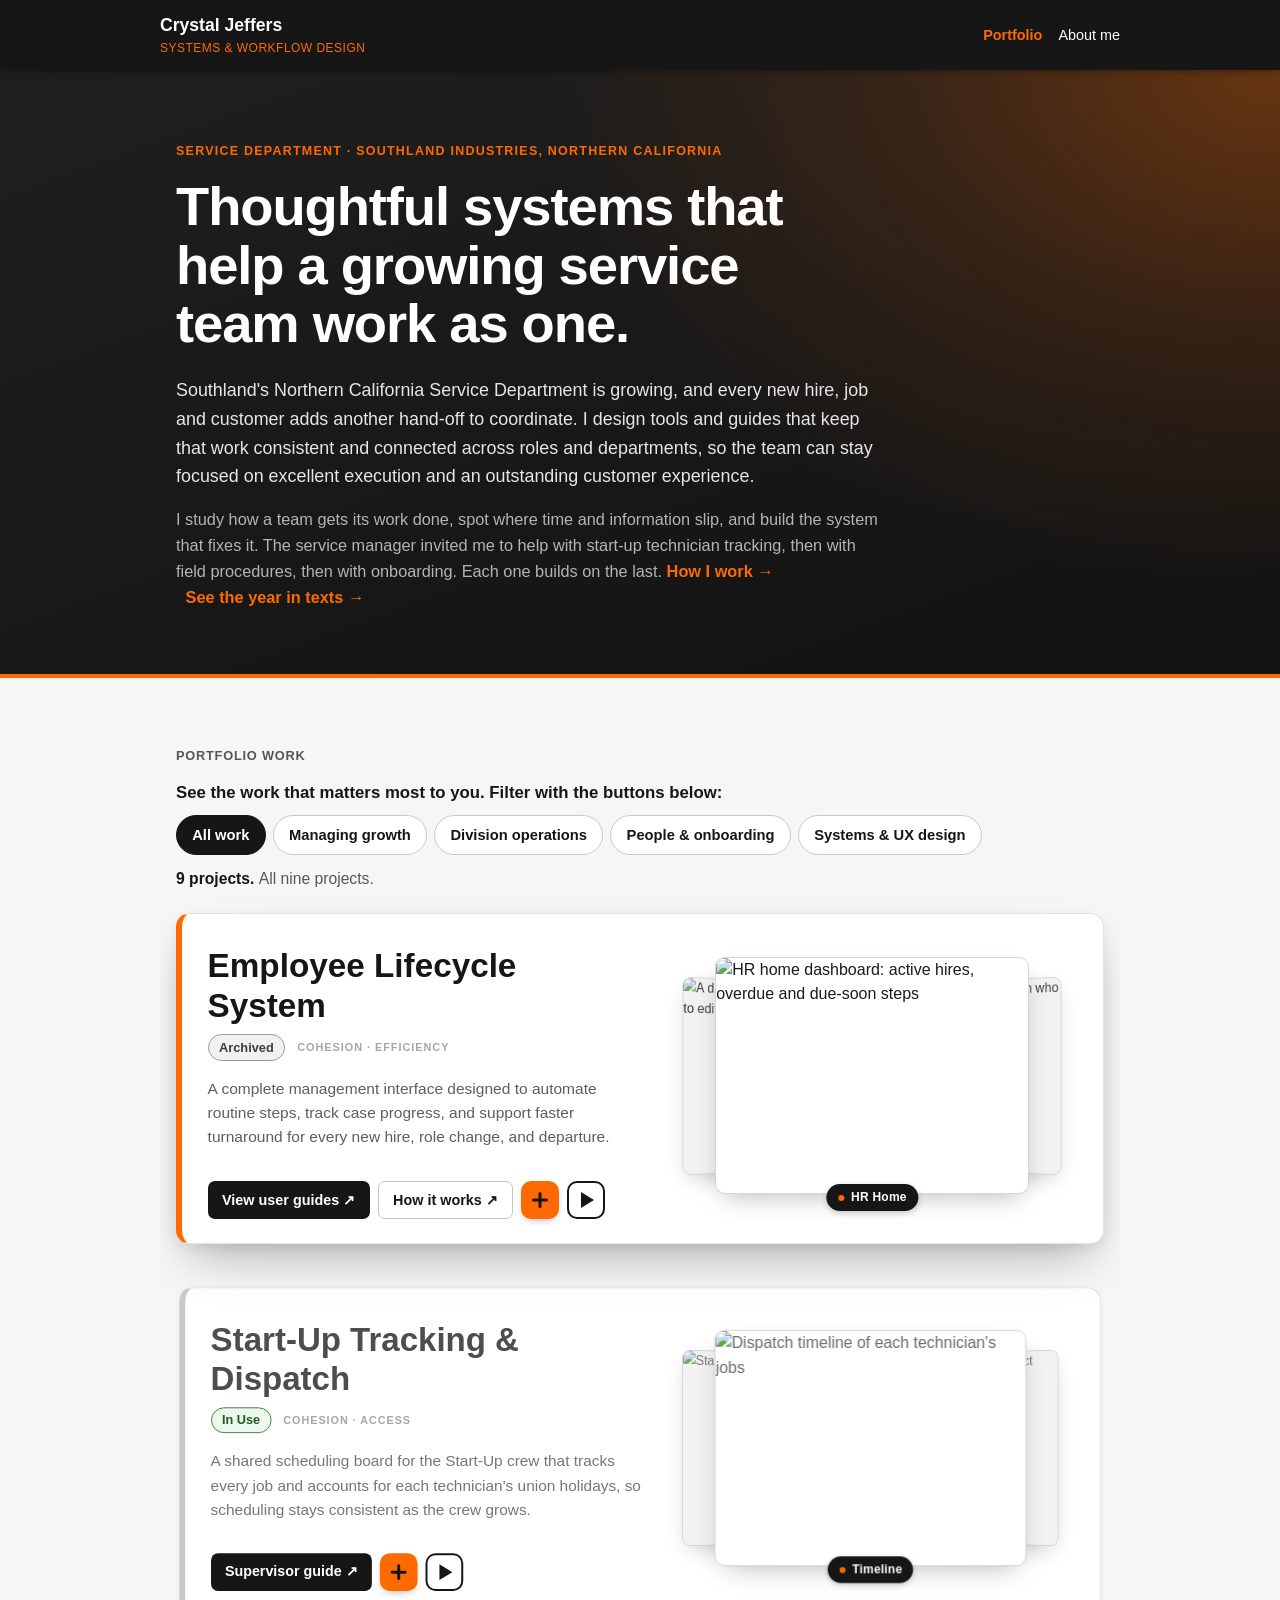
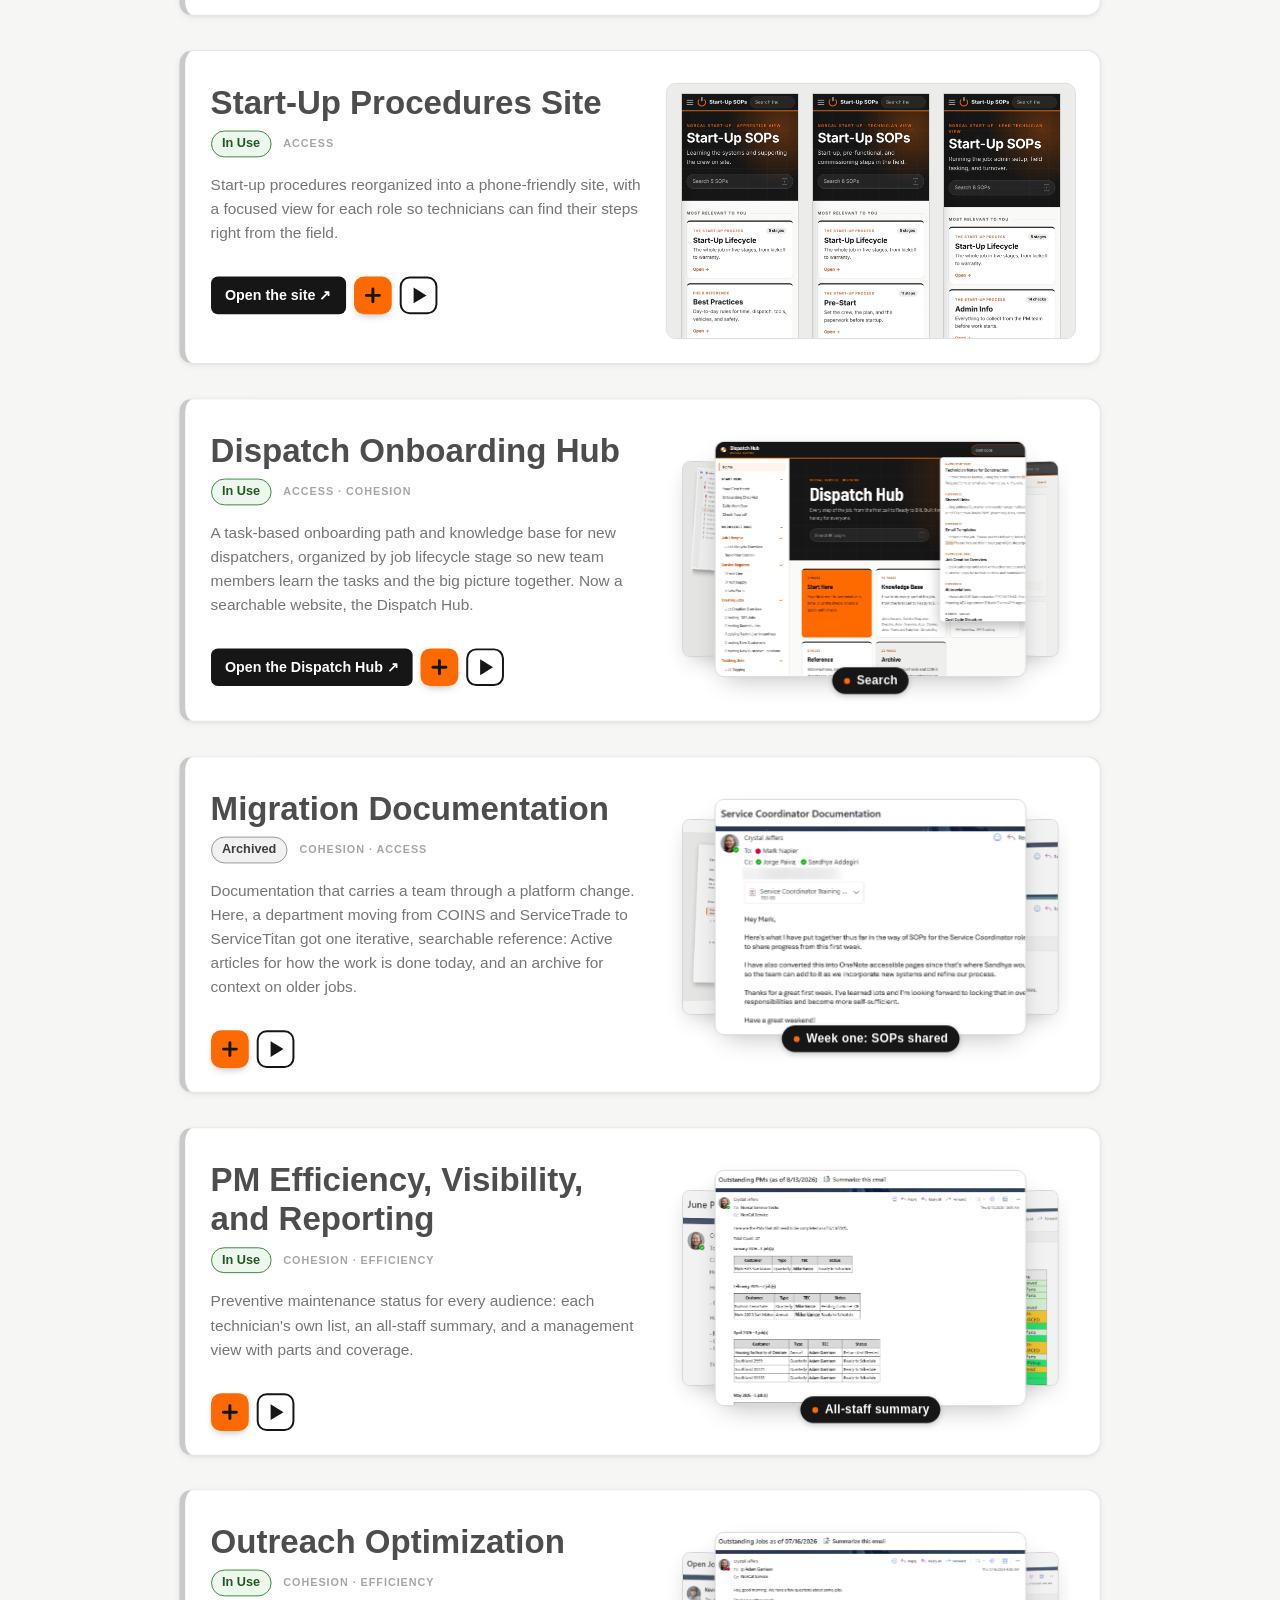
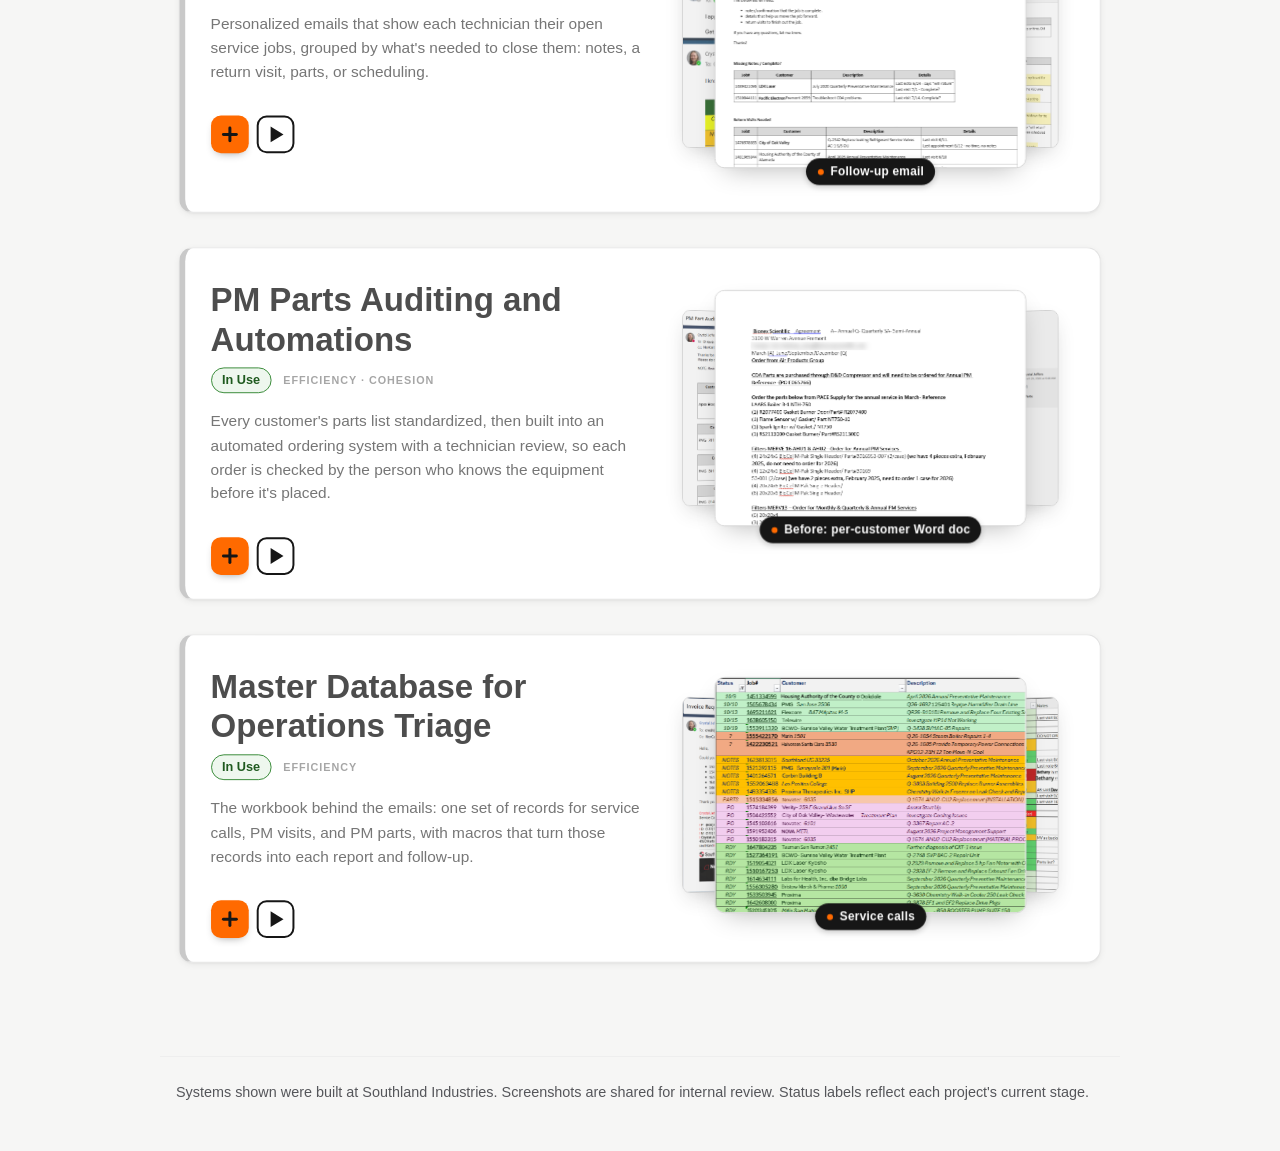
==== commit 4647c6de: "Add files via upload" ====
--- a/index.html
+++ b/index.html
@@ -6,7 +6,7 @@
 <meta name="viewport" content="width=device-width, initial-scale=1.0">
 <title>Crystal Jeffers · Systems & Workflow Design</title>
 <meta name="description" content="Crystal Jeffers: thoughtful systems that help a growing service team work consistently, stay connected and serve customers well.">
-<link rel="stylesheet" href="assets/style.css?v=22">
+<link rel="stylesheet" href="assets/style.css?v=23">
 <script>
   /* Set up the My Focus fly-in before first paint. Safety net: if anything
      goes wrong, the cards are revealed after 4 seconds regardless. */
@@ -43,7 +43,7 @@
     <p class="kicker">Service Department · Southland Industries, Northern California</p>
     <h2>Thoughtful systems that help a growing service team work as one.</h2>
     <p>Southland's Northern California Service Department is growing, and every new hire, job and customer adds another hand-off to coordinate. I design tools and guides that keep that work consistent and connected across roles and departments, so the team can stay focused on excellent execution and an outstanding customer experience.</p>
-    <p class="hero-sub">I study how a team gets its work done, spot where time and information slip, and build the system that fixes it. The service manager invited me to help with start-up technician tracking, then with field procedures, then with onboarding. Each one builds on the last. <a class="hero-link" href="about.html">How I work &rarr;</a></p>
+    <p class="hero-sub">I study how a team gets its work done, spot where time and information slip, and build the system that fixes it. The service manager invited me to help with start-up technician tracking, then with field procedures, then with onboarding. Each one builds on the last. <a class="hero-link" href="about.html">How I work &rarr;</a> <a class="hero-link hero-thread" href="about.html#review">See the year in texts &rarr;</a></p>
   </div>
 </section>
 
@@ -67,18 +67,18 @@
     <p class="lens-ask">See the work that matters most to you. Filter with the buttons below:</p>
     <div class="lens-buttons">
       <button type="button" class="lens" data-lens-id="all" aria-pressed="true"
-        data-note="All ten projects.">All work</button>
+        data-note="All nine projects.">All work</button>
       <button type="button" class="lens" data-lens-id="growth" aria-pressed="false"
-        data-order="lifecycle,dispatch,site-security,pm-parts,follow-ups,pm-reporting,database,dispatch-onboarding"
+        data-order="dispatch,lifecycle,pm-parts,follow-ups,pm-reporting,database,dispatch-onboarding"
         data-note="For leaders whose departments are growing: systems that let a team take on more people, more work and more customers without the coordination load growing at the same rate.">Managing growth</button>
       <button type="button" class="lens" data-lens-id="operations" aria-pressed="false"
-        data-order="lifecycle,dispatch,site-security,follow-ups,pm-parts,migration,database,pm-reporting"
+        data-order="database,lifecycle,dispatch,follow-ups,pm-parts,migration,pm-reporting"
         data-note="For leaders running the division: consistent hand-offs across HR, IT, Safety, Fleet and the field, and capacity that grows without adding coordination overhead.">Division operations</button>
       <button type="button" class="lens" data-lens-id="people" aria-pressed="false"
         data-order="dispatch-onboarding,lifecycle,sops,migration"
         data-note="For leaders investing in people: new hires productive sooner, clear expectations by role, and knowledge that stays when people move on.">People &amp; onboarding</button>
       <button type="button" class="lens" data-lens-id="systems" aria-pressed="false"
-        data-order="lifecycle,sops,dispatch,site-security,follow-ups,dispatch-onboarding,database"
+        data-order="sops,lifecycle,dispatch,follow-ups,dispatch-onboarding,database"
         data-note="For anyone weighing design and analysis skills: research with the people who do the work, information architecture, data modeling, and automation that keeps a person in the loop.">Systems &amp; UX design</button>
     </div>
     <p class="lens-note" aria-live="polite"></p>
@@ -86,7 +86,116 @@
   </div>
   <div class="work-list">
 
-  <!-- 1. Start-Up Tracking & Dispatch -->
+  <!-- 1. Employee Lifecycle System -->
+  <article class="project" id="lifecycle" data-lens="growth operations people systems">
+    <div class="card-top">
+      <div class="card-text">
+        <div class="project-head">
+          <h3>Employee Lifecycle System</h3>
+        </div>
+        <p class="meta-row"><span class="status-pill done">Archived</span><span class="improves">Cohesion · Efficiency</span></p>
+        <p class="lede">A complete management interface designed to automate routine steps, track case progress, and support faster turnaround for every new hire, role change, and departure.</p>
+        <div class="project-links">
+          <a class="btn btn-dark" href="https://crystal-jeffers.github.io/onboarding/" target="_blank" rel="noopener">View user guides ↗</a>
+          <a class="btn btn-light" href="https://crystal-jeffers.github.io/onboarding/guide.html?role=hr&amp;file=guides%2Fhow-it-works.md" target="_blank" rel="noopener">How it works ↗</a>
+        </div>
+      </div>
+      <div class="card-media rotator" role="group" aria-label="A walk through the HR workspace">
+        <div class="slide" data-label="HR Home"><img src="https://crystal-jeffers.github.io/onboarding/assets/img/hr/hr-home-dashboard.png" alt="HR home dashboard: active hires, overdue and due-soon steps" loading="lazy"></div>
+        <div class="slide" data-label="Upcoming Risk"><img src="https://crystal-jeffers.github.io/onboarding/assets/img/hr/hr-program-insights.png" alt="Program insights: hires starting soon who are not yet ready" loading="lazy"></div>
+        <div class="slide" data-label="Case Progress"><img src="https://crystal-jeffers.github.io/onboarding/assets/img/hr/hr-case-progress.png" alt="Case progress: each step, its owner and status" loading="lazy"></div>
+        <div class="slide" data-label="Task Library"><img src="https://crystal-jeffers.github.io/onboarding/assets/img/hr/hr-task-library.png" alt="The shared task library" loading="lazy"></div>
+        <div class="slide" data-label="New Hire Kickoff"><img src="https://crystal-jeffers.github.io/onboarding/assets/img/forms/form-new-hire-kickoff.png" alt="New Hire Kickoff form" loading="lazy"></div>
+        <div class="slide" data-label="New Hire Email"><img src="https://crystal-jeffers.github.io/onboarding/assets/img/emails/email-new-case.png" alt="Email telling a manager a new hire was added to their team" loading="lazy"></div>
+        <div class="slide" data-label="Manager Triage"><img src="https://crystal-jeffers.github.io/onboarding/assets/img/manager/mgr-triage-detail.png" alt="Manager triage board with a step opened in detail" loading="lazy"></div>
+        <div class="slide" data-label="Draft Queue"><img src="https://crystal-jeffers.github.io/onboarding/assets/img/manager/mgr-draft-draft.png" alt="A drafted request email open and ready to edit" loading="lazy"></div>
+      </div>
+    </div>
+
+    <details class="case">
+      <summary><span class="when-closed">Challenge, build &amp; impact</span><span class="when-open">Close</span></summary>
+      <div class="case-body">
+        <div class="card-folder">
+        <section class="card-panel" data-tab="challenge" data-label="The Challenge">
+          <h4 class="panel-title">The challenge</h4>
+          <p>Bringing on a new hire involves IT, Safety, Fleet, Facilities, Accounting, and sometimes the union hall. The steps were written down, but not who owned each one across teams. People relied on memory or assumption to know who handled what, which made it hard to follow up and work as a team to make sure every new hire was fully set up on day one. Role changes and departures raised the same coordination needs, with added care for confidentiality. With Workday still months away and the workforce changing, Start-Up and Service needed something to hold the process together in the meantime.</p>
+        </section>
+        <section class="card-panel" data-tab="built" data-label="What I Built">
+          <h4 class="panel-title">What I built</h4>
+          <p class="built-summary">Every team can see which steps it owns, and every step is tracked through to confirmation, so new hires are fully set up on day one without relying on memory.</p>
+        </section>
+        <section class="card-panel" data-tab="details" data-label="Details">
+          <h4 class="panel-title">Details</h4>
+          <ul class="build-list">
+          <li class="build-item"><strong>One engine, three case types</strong><span>Onboarding, role change, and offboarding each start with one form and build their own checklist from a shared step library, filtered by role, location, union, vehicle, and more.</span></li>
+          <li class="build-item"><strong>One owner per step</strong><span>Every hand-off is split into a request step and a confirmation step, so nothing stalls between teams.</span></li>
+          <li class="build-item"><strong>Automation with judgment</strong><span>Managers choose whether routine emails send for them or wait as drafts. Sensitive cases, like involuntary exits, always wait for a person.</span></li>
+          <li class="build-item"><strong>Docs for each audience</strong><span>A guide site with separate paths for HR and managers, a timeline, an FAQ keyed to every email, and plain-language definitions.</span></li>
+          </ul>
+          <ul class="tags" aria-label="Skills used">
+          <li>Requirements from stakeholder docs</li><li>Data model</li><li>Rules engine</li><li>Human-in-the-loop</li><li>Role-based UX</li><li>Documentation</li>
+        </ul>
+        </section>
+        <section class="card-panel" data-tab="impact" data-label="Business Impact">
+          <h4 class="panel-title">Business impact</h4>
+          <p>The Manager Workspace carried Start-Up and Service through a period of workforce changes, so new hires were set up on day one while the company prepared for Workday. Clear ownership turned the hand-offs between HR, IT, Safety, Fleet, and Accounting into one shared checklist that every team could see and follow up on. Now that Workday handles most of the tracking, drafting, and request emails, the system is archived. The HR side was a design exercise in how two systems can share one process without confusion, and that thinking about visibility and ownership carries into onboarding readiness today.</p>
+        </section>
+        <section class="card-panel" data-tab="media" data-label="Media">
+          <h4 class="panel-title">Media</h4>
+          <div class="media-set">
+        <div class="media-pane" data-pane="video" data-label="Video">
+          <h5 class="pane-title">Video</h5>
+          <div class="video-soon"><span class="video-soon-icon" aria-hidden="true"></span><strong>Video coming soon</strong><span>A walkthrough of a case, from the first form to the completion email.</span></div>
+        </div>
+        <div class="media-pane" data-pane="starting" data-label="Starting Cases">
+          <h5 class="pane-title">Starting Cases</h5>
+          <p class="pane-intro">Managers start every case with a form, and HR approves it before any steps go out.</p>
+          <div class="carousel" aria-label="Starting cases">
+          <div class="carousel-track" tabindex="0">
+            <figure><img src="https://crystal-jeffers.github.io/onboarding/assets/img/forms/form-new-hire-kickoff.png" alt="New Hire Kickoff form" loading="lazy"><figcaption>New hire: one short form with the start date, role, and location. Every step for that hire is built from those answers, so no one retypes the details.</figcaption></figure>
+            <figure><img src="https://crystal-jeffers.github.io/onboarding/assets/img/emails/email-new-case.png" alt="Email telling a manager a new hire was added to their team" loading="lazy"><figcaption>The hiring manager hears right away, with a link to their steps, so they know what is coming before day one.</figcaption></figure>
+            <figure><img src="https://crystal-jeffers.github.io/onboarding/assets/img/forms/form-role-change.png" alt="Role Change form" loading="lazy"><figcaption>Role change: the manager picks the employee, and their current role, department, and manager fill in on their own. The manager only enters what is changing.</figcaption></figure>
+            <figure><img src="https://crystal-jeffers.github.io/onboarding/assets/img/emails/email-role-change-review.png" alt="Role change review email sent to HR" loading="lazy"><figcaption>HR approves before anything moves. The review email lists exactly what is changing, and no steps go out until HR marks it approved.</figcaption></figure>
+            <figure><img src="https://crystal-jeffers.github.io/onboarding/assets/img/forms/form-offboarding.png" alt="Offboarding form" loading="lazy"><figcaption>Departure: the manager starts it the same way, with the employee and their last day. HR adds separation notes, approves, and the offboarding steps go out.</figcaption></figure>
+          </div>
+          </div>
+        </div>
+        <div class="media-pane" data-pane="tracking" data-label="Tracking Cases">
+          <h5 class="pane-title">Tracking Cases</h5>
+          <p class="pane-intro">Once a case is approved, every step has an owner and a due date. Here is how a manager keeps up, from the first notice to the finish.</p>
+          <div class="carousel" aria-label="Tracking cases">
+          <div class="carousel-track" tabindex="0">
+            <figure><img src="https://crystal-jeffers.github.io/onboarding/assets/img/manager/mgr-dashboard.png" alt="Manager dashboard with hire progress" loading="lazy"><figcaption>Manager dashboard: active hires, overdue steps, steps due soon, and drafts ready to send, with each hire's progress bar below.</figcaption></figure>
+            <figure><img src="https://crystal-jeffers.github.io/onboarding/assets/img/manager/mgr-triage-detail.png" alt="Manager triage board with a step opened in detail" loading="lazy"><figcaption>Triage: the manager's own steps, sorted by status. One click opens a step with its instructions and notes.</figcaption></figure>
+            <figure><img src="https://crystal-jeffers.github.io/onboarding/assets/img/manager/mgr-draft-queue.png" alt="Draft queue of pre-written requests" loading="lazy"><figcaption>Draft queue: requests to other teams, like building access or a mobile device, come pre-written. The manager reviews and sends instead of starting from scratch.</figcaption></figure>
+            <figure><img src="https://crystal-jeffers.github.io/onboarding/assets/img/manager/mgr-quick-deploy.png" alt="Quick Deploy list of drafts by start date" loading="lazy"><figcaption>Quick Deploy: every draft for upcoming starts in one list, so a whole week of requests goes out in a few clicks.</figcaption></figure>
+            <figure><img src="https://crystal-jeffers.github.io/onboarding/assets/img/emails/email-hr-remind-manager.png" alt="HR check-in email listing overdue steps" loading="lazy"><figcaption>Overdue email: a check-in lists everything overdue on the team's cases, and who is responsible for each step.</figcaption></figure>
+            <figure><img src="https://crystal-jeffers.github.io/onboarding/assets/img/manager/mgr-overdue.png" alt="Overdue tasks grouped by hire" loading="lazy"><figcaption>Overdue tasks: the same list inside the workspace, grouped by hire, so steps get closed out right there.</figcaption></figure>
+            <figure><img src="https://crystal-jeffers.github.io/onboarding/assets/img/hr/hr-case-progress.png" alt="Case progress: each step, its owner and status" loading="lazy"><figcaption>Case progress: every step for one hire, its owner, and its status, so anyone can see what is left without asking.</figcaption></figure>
+            <figure><img src="https://crystal-jeffers.github.io/onboarding/assets/img/manager/mgr-email-settings.png" alt="Manager email settings" loading="lazy"><figcaption>Email settings: each manager chooses which notices they get. Security and audit emails always stay on.</figcaption></figure>
+            <figure><img src="https://crystal-jeffers.github.io/onboarding/assets/img/emails/email-case-complete.png" alt="Case complete email" loading="lazy"><figcaption>Complete: when every step is done, the case closes and a confirmation goes out.</figcaption></figure>
+          </div>
+          </div>
+        </div>
+        <div class="media-pane" data-pane="hr" data-label="HR Oversight">
+          <h5 class="pane-title">HR Oversight</h5>
+          <p class="pane-intro">HR sees every case at once, and keeps the step library current.</p>
+          <div class="carousel" aria-label="HR oversight">
+          <div class="carousel-track" tabindex="0">
+            <figure><img src="https://crystal-jeffers.github.io/onboarding/assets/img/hr/hr-home-dashboard.png" alt="HR home dashboard: active hires, overdue and due-soon steps" loading="lazy"><figcaption>HR home: every open case, and what is overdue, in one view.</figcaption></figure>
+            <figure><img src="https://crystal-jeffers.github.io/onboarding/assets/img/hr/hr-program-insights.png" alt="Program insights: hires starting soon who are not yet ready" loading="lazy"><figcaption>Upcoming risk: hires starting soon whose steps are behind, flagged before day one.</figcaption></figure>
+            <figure><img src="https://crystal-jeffers.github.io/onboarding/assets/img/hr/hr-task-library.png" alt="The shared task library" loading="lazy"><figcaption>The shared step library HR maintains. Every new case is built from it.</figcaption></figure>
+          </div>
+          </div>
+        </div>
+          </div>
+        </section>
+        </div>
+      </div>
+    </details>
+  </article>
+
+  <!-- 2. Start-Up Tracking & Dispatch -->
   <article class="project" id="dispatch" data-lens="growth operations systems">
     <div class="card-top">
       <div class="card-text">
@@ -168,7 +277,7 @@
     </details>
   </article>
 
-<!-- 2. Start-Up Procedures Site -->
+<!-- 3. Start-Up Procedures Site -->
   <article class="project" id="sops" data-lens="people systems">
     <div class="card-top">
       <div class="card-text">
@@ -280,72 +389,9 @@
           </div>
           </div>
         </div>
-          </div>
-        </section>
-        </div>
-      </div>
-    </details>
-  </article>
-
-  <!-- 3. Security & Reliability Hardening -->
-  <article class="project" id="site-security" data-lens="growth operations systems">
-    <div class="card-top">
-      <div class="card-text">
-        <div class="project-head">
-          <h3>Security &amp; Reliability Hardening</h3>
-        </div>
-        <p class="meta-row"><span class="status-pill live">In Use</span><span class="improves">Access · Cohesion</span></p>
-        <p class="lede">The safeguards behind the Dispatch Hub, Start-Up SOPs, and Employee Lifecycle sites: every control mapped to a type of risk, an IT-style security review, and a costed plan for private hosting as the team grows.</p>
-        <div class="project-links">
-          <a class="btn btn-dark" href="assets/docs/internal-sites-security-plan.pdf" target="_blank" rel="noopener">View the security plan ↗</a>
-        </div>
-      </div>
-      <div class="card-media rotator" role="group" aria-label="Risk framework, IT security review, and page history">
-        <div class="slide" data-label="Risk framework"><img src="assets/img/security/security-risk-framework.png" alt="Nine risk categories, each with its question and the controls that answer it" loading="lazy"></div>
-        <div class="slide" data-label="IT review"><img src="assets/img/security/security-it-review.png" alt="IT security review: 19 checks in place, 3 that need GitHub Enterprise, 1 that needs private hosting" loading="lazy"></div>
-        <div class="slide" data-label="Audit trail"><img src="assets/img/security/security-audit-trail.png" alt="Page history showing a blocked save, the corrected save, a before-and-after edit, and restore buttons" loading="lazy"></div>
-      </div>
-    </div>
-
-    <details class="case">
-      <summary><span class="when-closed">Challenge, build &amp; impact</span><span class="when-open">Close</span></summary>
-      <div class="case-body">
-        <div class="card-folder">
-        <section class="card-panel" data-tab="challenge" data-label="The Challenge">
-          <h4 class="panel-title">The challenge</h4>
-          <p>The sites debuted in a private demo with the service manager and field supervisors. They loved them right away and wanted to put them into use. Before the first day of official use, I proactively worked through what an IT team would want to see: who can edit, what belongs on a public page, and what happens when something goes wrong. The goal was quality and integrity from day one, on a free plan, with a clear path for when the company is ready to fund private hosting.</p>
-        </section>
-        <section class="card-panel" data-tab="built" data-label="What I Built">
-          <h4 class="panel-title">What I built</h4>
-          <p class="built-summary">I treated the sites like any internal system an IT team would review, and built each control around a type of risk instead of a checklist alone. If one control misses, another catches it.</p>
-        </section>
-        <section class="card-panel" data-tab="details" data-label="Details">
-          <h4 class="panel-title">Details</h4>
-          <ul class="build-list">
-          <li class="build-item"><strong>Integrity</strong><span>Every save is signed by the editor, checked automatically, and reversible in one click. Broken or unsafe changes never go live.</span></li>
-          <li class="build-item"><strong>Confidentiality</strong><span>A classification rule decides what belongs on a page and what stays on SharePoint. Screenshots use anonymized sample data, and the publish check blocks phone numbers and emails.</span></li>
-          <li class="build-item"><strong>Identity and access</strong><span>A company-owned organization, required two-step sign-in, edit-only rights, same-day removal, and a quarterly access review.</span></li>
-          <li class="build-item"><strong>Supply chain</strong><span>Outside code is pinned, integrity-checked, and served from the site itself, with alerts for known vulnerabilities.</span></li>
-          <li class="build-item"><strong>People and process</strong><span>Plain-language error messages and an editor guide, so a blocked save tells the editor exactly how to fix it.</span></li>
-          <li class="build-item"><strong>Continuity and scale</strong><span>Ownership sits with the company, with two owners and written guides. Capacity math and four costed hosting options show what changes as the team grows.</span></li>
-        </ul>
-          <ul class="tags" aria-label="Skills used">
-          <li>Risk assessment</li><li>Security controls</li><li>Access management</li><li>Change control</li><li>Vendor evaluation</li><li>Cost modeling</li>
-        </ul>
-        </section>
-        <section class="card-panel" data-tab="impact" data-label="Business Impact">
-          <h4 class="panel-title">Business impact</h4>
-          <p>19 of 23 IT security checks are met on the free plan, at $0. The other four are mapped to paid hosting, with a funding plan that compares four options. The cheapest gives company sign-in for $0, against about $3,500 a year for GitHub Enterprise at the same team size. Capacity math puts plan limits in plain terms: a 14-person team could publish about 1,000 edits a month on the free private tier.</p>
-        </section>
-        <section class="card-panel" data-tab="media" data-label="Media">
-          <h4 class="panel-title">Media</h4>
-          <div class="media-set">
-        <div class="media-pane" data-pane="video" data-label="Video">
-          <h5 class="pane-title">Video</h5>
-          <div class="video-soon"><span class="video-soon-icon" aria-hidden="true"></span><strong>Video coming soon</strong><span>A walkthrough of a blocked save, the fix, and a one-click restore.</span></div>
-        </div>
-        <div class="media-pane" data-pane="gallery" data-label="Gallery">
-          <h5 class="pane-title">Gallery</h5>
+        <div class="media-pane" data-pane="scale" data-label="Safe to Scale">
+          <h5 class="pane-title">Safe to Scale</h5>
+          <p class="pane-intro">The safeguards behind the site, and the hosting plan for leadership. <a href="assets/docs/internal-sites-security-plan.pdf" target="_blank" rel="noopener">View the security plan (PDF) ↗</a></p>
           <div class="carousel" aria-label="Security plan visuals">
           <div class="carousel-track" tabindex="0">
             <figure><img src="assets/img/security/security-risk-framework.png" alt="Nine risk categories, each with its question and the controls that answer it" loading="lazy"><figcaption>Risk framework: nine categories, each with the question it asks and the controls that answer it.</figcaption></figure>
@@ -359,119 +405,16 @@
         </div>
       </div>
     </details>
+    <!-- Easter egg: a tag slides in a few seconds after the card opens. Tapping it plays a captioned clip.
+         Each scene's captions are its .egg-cap lines. Timing follows the word count (about 150 words a minute). -->
+    <div class="egg-dock" aria-live="polite">
+      <button type="button" class="egg-tag" aria-haspopup="dialog"><span class="egg-tag-play" aria-hidden="true"></span><span><b>Psst...</b> 14 people can edit this. Here's why it doesn't break.</span></button>
+      <button type="button" class="egg-hide" aria-label="Hide this tag">×</button>
+    </div>
+  
   </article>
 
-    
-  <!-- 4. Employee Lifecycle System -->
-  <article class="project" id="lifecycle" data-lens="growth operations people systems">
-    <div class="card-top">
-      <div class="card-text">
-        <div class="project-head">
-          <h3>Employee Lifecycle System</h3>
-        </div>
-        <p class="meta-row"><span class="status-pill done">Archived</span><span class="improves">Cohesion · Efficiency</span></p>
-        <p class="lede">A complete management interface designed to automate routine steps, track case progress, and support faster turnaround for every new hire, role change, and departure.</p>
-        <div class="project-links">
-          <a class="btn btn-dark" href="https://crystal-jeffers.github.io/onboarding/" target="_blank" rel="noopener">View user guides ↗</a>
-          <a class="btn btn-light" href="https://crystal-jeffers.github.io/onboarding/guide.html?role=hr&amp;file=guides%2Fhow-it-works.md" target="_blank" rel="noopener">How it works ↗</a>
-        </div>
-      </div>
-      <div class="card-media rotator" role="group" aria-label="A walk through the HR workspace">
-        <div class="slide" data-label="HR Home"><img src="https://crystal-jeffers.github.io/onboarding/assets/img/hr/hr-home-dashboard.png" alt="HR home dashboard: active hires, overdue and due-soon steps" loading="lazy"></div>
-        <div class="slide" data-label="Upcoming Risk"><img src="https://crystal-jeffers.github.io/onboarding/assets/img/hr/hr-program-insights.png" alt="Program insights: hires starting soon who are not yet ready" loading="lazy"></div>
-        <div class="slide" data-label="Case Progress"><img src="https://crystal-jeffers.github.io/onboarding/assets/img/hr/hr-case-progress.png" alt="Case progress: each step, its owner and status" loading="lazy"></div>
-        <div class="slide" data-label="Task Library"><img src="https://crystal-jeffers.github.io/onboarding/assets/img/hr/hr-task-library.png" alt="The shared task library" loading="lazy"></div>
-        <div class="slide" data-label="New Hire Kickoff"><img src="https://crystal-jeffers.github.io/onboarding/assets/img/forms/form-new-hire-kickoff.png" alt="New Hire Kickoff form" loading="lazy"></div>
-        <div class="slide" data-label="New Hire Email"><img src="https://crystal-jeffers.github.io/onboarding/assets/img/emails/email-new-case.png" alt="Email telling a manager a new hire was added to their team" loading="lazy"></div>
-        <div class="slide" data-label="Manager Triage"><img src="https://crystal-jeffers.github.io/onboarding/assets/img/manager/mgr-triage-detail.png" alt="Manager triage board with a step opened in detail" loading="lazy"></div>
-        <div class="slide" data-label="Draft Queue"><img src="https://crystal-jeffers.github.io/onboarding/assets/img/manager/mgr-draft-draft.png" alt="A drafted request email open and ready to edit" loading="lazy"></div>
-      </div>
-    </div>
-
-    <details class="case">
-      <summary><span class="when-closed">Challenge, build &amp; impact</span><span class="when-open">Close</span></summary>
-      <div class="case-body">
-        <div class="card-folder">
-        <section class="card-panel" data-tab="challenge" data-label="The Challenge">
-          <h4 class="panel-title">The challenge</h4>
-          <p>Bringing on a new hire involves IT, Safety, Fleet, Facilities, Accounting, and sometimes the union hall. The steps were written down, but not who owned each one across teams. People relied on memory or assumption to know who handled what, which made it hard to follow up and work as a team to make sure every new hire was fully set up on day one. Role changes and departures raised the same coordination needs, with added care for confidentiality. With Workday still months away and the workforce changing, Start-Up and Service needed something to hold the process together in the meantime.</p>
-        </section>
-        <section class="card-panel" data-tab="built" data-label="What I Built">
-          <h4 class="panel-title">What I built</h4>
-          <p class="built-summary">Every team can see which steps it owns, and every step is tracked through to confirmation, so new hires are fully set up on day one without relying on memory.</p>
-        </section>
-        <section class="card-panel" data-tab="details" data-label="Details">
-          <h4 class="panel-title">Details</h4>
-          <ul class="build-list">
-          <li class="build-item"><strong>One engine, three case types</strong><span>Onboarding, role change, and offboarding each start with one form and build their own checklist from a shared step library, filtered by role, location, union, vehicle, and more.</span></li>
-          <li class="build-item"><strong>One owner per step</strong><span>Every hand-off is split into a request step and a confirmation step, so nothing stalls between teams.</span></li>
-          <li class="build-item"><strong>Automation with judgment</strong><span>Managers choose whether routine emails send for them or wait as drafts. Sensitive cases, like involuntary exits, always wait for a person.</span></li>
-          <li class="build-item"><strong>Docs for each audience</strong><span>A guide site with separate paths for HR and managers, a timeline, an FAQ keyed to every email, and plain-language definitions.</span></li>
-          </ul>
-          <ul class="tags" aria-label="Skills used">
-          <li>Requirements from stakeholder docs</li><li>Data model</li><li>Rules engine</li><li>Human-in-the-loop</li><li>Role-based UX</li><li>Documentation</li>
-        </ul>
-        </section>
-        <section class="card-panel" data-tab="impact" data-label="Business Impact">
-          <h4 class="panel-title">Business impact</h4>
-          <p>The Manager Workspace carried Start-Up and Service through a period of workforce changes, so new hires were set up on day one while the company prepared for Workday. Clear ownership turned the hand-offs between HR, IT, Safety, Fleet, and Accounting into one shared checklist that every team could see and follow up on. Now that Workday handles most of the tracking, drafting, and request emails, the system is archived. The HR side was a design exercise in how two systems can share one process without confusion, and that thinking about visibility and ownership carries into onboarding readiness today.</p>
-        </section>
-        <section class="card-panel" data-tab="media" data-label="Media">
-          <h4 class="panel-title">Media</h4>
-          <div class="media-set">
-        <div class="media-pane" data-pane="video" data-label="Video">
-          <h5 class="pane-title">Video</h5>
-          <div class="video-soon"><span class="video-soon-icon" aria-hidden="true"></span><strong>Video coming soon</strong><span>A walkthrough of a case, from the first form to the completion email.</span></div>
-        </div>
-        <div class="media-pane" data-pane="starting" data-label="Starting Cases">
-          <h5 class="pane-title">Starting Cases</h5>
-          <p class="pane-intro">Managers start every case with a form, and HR approves it before any steps go out.</p>
-          <div class="carousel" aria-label="Starting cases">
-          <div class="carousel-track" tabindex="0">
-            <figure><img src="https://crystal-jeffers.github.io/onboarding/assets/img/forms/form-new-hire-kickoff.png" alt="New Hire Kickoff form" loading="lazy"><figcaption>New hire: one short form with the start date, role, and location. Every step for that hire is built from those answers, so no one retypes the details.</figcaption></figure>
-            <figure><img src="https://crystal-jeffers.github.io/onboarding/assets/img/emails/email-new-case.png" alt="Email telling a manager a new hire was added to their team" loading="lazy"><figcaption>The hiring manager hears right away, with a link to their steps, so they know what is coming before day one.</figcaption></figure>
-            <figure><img src="https://crystal-jeffers.github.io/onboarding/assets/img/forms/form-role-change.png" alt="Role Change form" loading="lazy"><figcaption>Role change: the manager picks the employee, and their current role, department, and manager fill in on their own. The manager only enters what is changing.</figcaption></figure>
-            <figure><img src="https://crystal-jeffers.github.io/onboarding/assets/img/emails/email-role-change-review.png" alt="Role change review email sent to HR" loading="lazy"><figcaption>HR approves before anything moves. The review email lists exactly what is changing, and no steps go out until HR marks it approved.</figcaption></figure>
-            <figure><img src="https://crystal-jeffers.github.io/onboarding/assets/img/forms/form-offboarding.png" alt="Offboarding form" loading="lazy"><figcaption>Departure: the manager starts it the same way, with the employee and their last day. HR adds separation notes, approves, and the offboarding steps go out.</figcaption></figure>
-          </div>
-          </div>
-        </div>
-        <div class="media-pane" data-pane="tracking" data-label="Tracking Cases">
-          <h5 class="pane-title">Tracking Cases</h5>
-          <p class="pane-intro">Once a case is approved, every step has an owner and a due date. Here is how a manager keeps up, from the first notice to the finish.</p>
-          <div class="carousel" aria-label="Tracking cases">
-          <div class="carousel-track" tabindex="0">
-            <figure><img src="https://crystal-jeffers.github.io/onboarding/assets/img/manager/mgr-dashboard.png" alt="Manager dashboard with hire progress" loading="lazy"><figcaption>Manager dashboard: active hires, overdue steps, steps due soon, and drafts ready to send, with each hire's progress bar below.</figcaption></figure>
-            <figure><img src="https://crystal-jeffers.github.io/onboarding/assets/img/manager/mgr-triage-detail.png" alt="Manager triage board with a step opened in detail" loading="lazy"><figcaption>Triage: the manager's own steps, sorted by status. One click opens a step with its instructions and notes.</figcaption></figure>
-            <figure><img src="https://crystal-jeffers.github.io/onboarding/assets/img/manager/mgr-draft-queue.png" alt="Draft queue of pre-written requests" loading="lazy"><figcaption>Draft queue: requests to other teams, like building access or a mobile device, come pre-written. The manager reviews and sends instead of starting from scratch.</figcaption></figure>
-            <figure><img src="https://crystal-jeffers.github.io/onboarding/assets/img/manager/mgr-quick-deploy.png" alt="Quick Deploy list of drafts by start date" loading="lazy"><figcaption>Quick Deploy: every draft for upcoming starts in one list, so a whole week of requests goes out in a few clicks.</figcaption></figure>
-            <figure><img src="https://crystal-jeffers.github.io/onboarding/assets/img/emails/email-hr-remind-manager.png" alt="HR check-in email listing overdue steps" loading="lazy"><figcaption>Overdue email: a check-in lists everything overdue on the team's cases, and who is responsible for each step.</figcaption></figure>
-            <figure><img src="https://crystal-jeffers.github.io/onboarding/assets/img/manager/mgr-overdue.png" alt="Overdue tasks grouped by hire" loading="lazy"><figcaption>Overdue tasks: the same list inside the workspace, grouped by hire, so steps get closed out right there.</figcaption></figure>
-            <figure><img src="https://crystal-jeffers.github.io/onboarding/assets/img/hr/hr-case-progress.png" alt="Case progress: each step, its owner and status" loading="lazy"><figcaption>Case progress: every step for one hire, its owner, and its status, so anyone can see what is left without asking.</figcaption></figure>
-            <figure><img src="https://crystal-jeffers.github.io/onboarding/assets/img/manager/mgr-email-settings.png" alt="Manager email settings" loading="lazy"><figcaption>Email settings: each manager chooses which notices they get. Security and audit emails always stay on.</figcaption></figure>
-            <figure><img src="https://crystal-jeffers.github.io/onboarding/assets/img/emails/email-case-complete.png" alt="Case complete email" loading="lazy"><figcaption>Complete: when every step is done, the case closes and a confirmation goes out.</figcaption></figure>
-          </div>
-          </div>
-        </div>
-        <div class="media-pane" data-pane="hr" data-label="HR Oversight">
-          <h5 class="pane-title">HR Oversight</h5>
-          <p class="pane-intro">HR sees every case at once, and keeps the step library current.</p>
-          <div class="carousel" aria-label="HR oversight">
-          <div class="carousel-track" tabindex="0">
-            <figure><img src="https://crystal-jeffers.github.io/onboarding/assets/img/hr/hr-home-dashboard.png" alt="HR home dashboard: active hires, overdue and due-soon steps" loading="lazy"><figcaption>HR home: every open case, and what is overdue, in one view.</figcaption></figure>
-            <figure><img src="https://crystal-jeffers.github.io/onboarding/assets/img/hr/hr-program-insights.png" alt="Program insights: hires starting soon who are not yet ready" loading="lazy"><figcaption>Upcoming risk: hires starting soon whose steps are behind, flagged before day one.</figcaption></figure>
-            <figure><img src="https://crystal-jeffers.github.io/onboarding/assets/img/hr/hr-task-library.png" alt="The shared task library" loading="lazy"><figcaption>The shared step library HR maintains. Every new case is built from it.</figcaption></figure>
-          </div>
-          </div>
-        </div>
-          </div>
-        </section>
-        </div>
-      </div>
-    </details>
-  </article>
-
-  <!-- 5. Dispatch Onboarding Hub -->
+  <!-- 4. Dispatch Onboarding Hub -->
   <article class="project" id="dispatch-onboarding" data-lens="growth people systems">
     <div class="card-top">
       <div class="card-text">
@@ -605,7 +548,7 @@
     </details>
   </article>
 
-  <!-- 6. Migration Documentation -->
+  <!-- 5. Migration Documentation -->
   <article class="project" id="migration" data-lens="operations people">
     <div class="card-top">
       <div class="card-text">
@@ -679,7 +622,7 @@
     </details>
   </article>
 
-  <!-- 7. PM Efficiency, Visibility, and Reporting -->
+  <!-- 6. PM Efficiency, Visibility, and Reporting -->
   <article class="project" id="pm-reporting" data-lens="growth operations">
     <div class="card-top">
       <div class="card-text">
@@ -747,12 +690,12 @@
     </details>
   </article>
 
-  <!-- 8. Technician Follow-Ups -->
+  <!-- 7. Outreach Optimization -->
   <article class="project" id="follow-ups" data-lens="growth operations systems">
     <div class="card-top">
       <div class="card-text">
         <div class="project-head">
-          <h3>Technician Follow-Ups</h3>
+          <h3>Outreach Optimization</h3>
         </div>
         <p class="meta-row"><span class="status-pill live">In Use</span><span class="improves">Cohesion · Efficiency</span></p>
         <p class="lede">Personalized emails that show each technician their open service jobs, grouped by what's needed to close them: notes, a return visit, parts, or scheduling.</p>
@@ -816,7 +759,7 @@
     </details>
   </article>
 
-  <!-- 9. PM Parts Auditing and Automations -->
+  <!-- 8. PM Parts Auditing and Automations -->
   <article class="project" id="pm-parts" data-lens="growth operations">
     <div class="card-top">
       <div class="card-text">
@@ -889,12 +832,12 @@
     </details>
   </article>
 
-  <!-- 10. Service Coordination Database -->
+  <!-- 9. Master Database for Operations Triage -->
   <article class="project" id="database" data-lens="growth operations systems">
     <div class="card-top">
       <div class="card-text">
         <div class="project-head">
-          <h3>Service Coordination Database</h3>
+          <h3>Master Database for Operations Triage</h3>
         </div>
         <p class="meta-row"><span class="status-pill live">In Use</span><span class="improves">Efficiency</span></p>
         <p class="lede">The workbook behind the emails: one set of records for service calls, PM visits, and PM parts, with macros that turn those records into each report and follow-up.</p>
@@ -964,10 +907,83 @@
 
 </main>
 
+<!-- Easter egg clip: "Making It Safe to Scale" (opened from the Start-Up Procedures card) -->
+<dialog class="egg" id="egg-clip" aria-labelledby="egg-title">
+  <div class="egg-frame">
+    <div class="egg-head">
+      <p class="egg-kicker">Behind the scenes</p>
+      <h2 id="egg-title">Making It Safe to Scale</h2>
+      <button type="button" class="egg-close" aria-label="Close">×</button>
+    </div>
+    <div class="egg-stage">
+      <section class="egg-scene" data-look="count">
+        <div class="egg-visual"><span class="egg-big">14</span><span class="egg-sub">people can edit the procedures</span></div>
+        <p class="egg-cap">Quick behind-the-scenes on this site.</p>
+      </section>
+      <section class="egg-scene" data-look="walls">
+        <div class="egg-visual egg-walls">
+          <div class="egg-box"><strong>Inside our tools</strong><span>Who owns it?</span><span>Who can see it?</span><span>Who can edit?</span><span>Accounts and permissions?</span></div>
+          <div class="egg-box is-new"><strong>A public platform</strong><span>All of that, plus what happens outside our walls</span></div>
+        </div>
+        <p class="egg-cap">Until now, everything I'd built lived inside our company's own tools.</p>
+        <p class="egg-cap">So the setup questions were ones I knew well.</p>
+        <p class="egg-cap">Who owns it? Who can see it? Who can edit? How are accounts and permissions set up?</p>
+        <p class="egg-cap">GitHub is a public-facing platform, so it added a new layer: what happens outside our walls, too.</p>
+      </section>
+      <section class="egg-scene" data-look="checks">
+        <div class="egg-visual egg-checks">
+          <ul>
+            <li>A broken change never goes live</li>
+            <li>Sensitive material stays on SharePoint</li>
+            <li>The company owns the sites</li>
+          </ul>
+          <img src="assets/img/security/security-audit-trail.png" alt="Page history with a blocked save and restore buttons" loading="lazy">
+        </div>
+        <p class="egg-cap">Security isn't my background, so I started by learning the questions IT would ask, and then built an answer for each one.</p>
+        <p class="egg-cap">You can save anything, but a broken change never goes live.</p>
+        <p class="egg-cap">Sensitive material stays on SharePoint.</p>
+        <p class="egg-cap">And the company owns the sites, not me.</p>
+      </section>
+      <section class="egg-scene" data-look="leave">
+        <div class="egg-visual"><span class="egg-q">What happens if I leave?</span><span class="egg-sub">Two owners, written guides, and a company-owned account</span></div>
+        <p class="egg-cap">The question that kept me honest was: what happens if I leave?</p>
+      </section>
+      <section class="egg-scene" data-look="cost">
+        <div class="egg-visual egg-cost">
+          <div class="egg-track"><span class="egg-dot" style="--at:0%"><b>$0</b></span><span class="egg-dot" style="--at:45%"><b>Path 2</b></span><span class="egg-dot" style="--at:100%"><b>~$3,500/yr</b></span></div>
+          <span class="egg-sub">Three costed paths to private hosting</span>
+          <img src="assets/img/security/security-it-review.png" alt="IT security review: checks in place on the free plan and those mapped to paid hosting" loading="lazy">
+        </div>
+        <p class="egg-cap">Then I gave leadership a decision instead of a problem: three costed paths to private hosting, from $0 to about $3,500 a year.</p>
+      </section>
+      <section class="egg-scene" data-look="steps">
+        <div class="egg-visual egg-steps"><span>My own tasks</span><span>My peers'</span><span>Whole teams'</span><span>Across Southland</span></div>
+        <p class="egg-cap">That's how I've always worked: notice what slows people down, then make it easier.</p>
+        <p class="egg-cap">It started with my own tasks, then my peers', then whole teams'.</p>
+        <p class="egg-cap">The next step is doing that across Southland: helping people get the right access, information, and tools from their first day through every change after it, and turning what they tell me into practical fixes.</p>
+      </section>
+      <section class="egg-scene egg-end" data-look="end">
+        <div class="egg-visual"><span class="egg-q">I'm nowhere near done.</span>
+          <div class="egg-actions">
+            <button type="button" class="btn btn-dark egg-replay">Replay</button>
+            <a class="btn btn-light" href="assets/docs/internal-sites-security-plan.pdf" target="_blank" rel="noopener">View the security plan ↗</a>
+            <button type="button" class="btn btn-light egg-visuals">See the visuals</button>
+          </div>
+        </div>
+        <p class="egg-cap">I've been learning the whole way, and I'm nowhere near done.</p>
+      </section>
+    </div>
+    <div class="egg-controls">
+      <button type="button" class="egg-pause" aria-label="Pause">❚❚</button>
+      <div class="egg-bar" aria-hidden="true"><span></span></div>
+    </div>
+  </div>
+</dialog>
+
 <footer>
   Systems shown were built at Southland Industries. Screenshots are shared for internal review. Status labels reflect each project's current stage.
 </footer>
 
-<script src="assets/site.js?v=16" defer></script>
+<script src="assets/site.js?v=17" defer></script>
 </body>
 </html>
--- a/assets/style.css
+++ b/assets/style.css
@@ -1871,3 +1871,79 @@
   100% { box-shadow: 0 0 0 0 rgba(255,138,31,0), 0 10px 24px -18px rgba(0,0,0,0.35); }
 }
 @media (prefers-reduced-motion: reduce) { .why-trio > div.zapped { animation: none; } .anim-ready .phone-note { opacity: 1; transform: none; } }
+
+/* ---------- Round 9: thread pills, homepage thread link, easter egg ---------- */
+.hero-link.hero-thread { margin-left: 0.6rem; }
+.thread-pills { display: flex; flex-wrap: wrap; gap: 0.4rem; margin: 0.2rem 0 0.7rem; }
+.thread-pill { min-height: 36px; padding: 0.3rem 0.8rem; border: 1px solid #c9c9c9; border-radius: 999px; background: #fff; color: var(--color-black); font: inherit; font-size: 0.85rem; font-weight: 600; cursor: pointer; transition: background-color 0.15s ease, border-color 0.15s ease, color 0.15s ease; }
+.thread-pill:hover { border-color: var(--color-orange); }
+.thread-pill.is-now { background: var(--color-black); border-color: var(--color-black); color: #fff; }
+.thread-calm { height: 26rem; overflow-y: auto; }
+
+/* The tag hides behind the card's right edge and slides out a few seconds after the card opens. */
+.egg-dock { position: absolute; right: 0; top: 0; z-index: 5; display: flex; align-items: stretch; max-width: min(17rem, 80%); transform: translateX(110%); opacity: 0; pointer-events: none; transition: transform 0.6s cubic-bezier(0.2, 0.8, 0.2, 1.15), opacity 0.3s ease; }
+.egg-dock.egg-in { transform: translateX(0); opacity: 1; pointer-events: auto; animation: egg-wiggle 0.5s ease 0.8s 2; }
+.egg-tag { display: flex; gap: 0.55rem; align-items: center; text-align: left; padding: 0.55rem 0.7rem; border: 0; border-radius: 10px 0 0 10px; background: var(--color-black); color: #fff; font: inherit; font-size: 0.85rem; line-height: 1.3; cursor: pointer; box-shadow: -4px 6px 16px -6px rgba(0,0,0,0.4); }
+.egg-tag b { color: var(--color-orange); }
+.egg-tag:hover .egg-tag-play { transform: scale(1.12); }
+.egg-tag-play { flex: none; width: 26px; height: 26px; border-radius: 50%; background: #fff; position: relative; transition: transform 0.2s ease; }
+.egg-tag-play::after { content: ""; position: absolute; left: 10px; top: 7px; border-left: 9px solid var(--color-black); border-top: 6px solid transparent; border-bottom: 6px solid transparent; }
+.egg-hide { flex: none; width: 28px; border: 0; background: #333; color: #fff; font-size: 1rem; cursor: pointer; }
+@keyframes egg-wiggle { 0%, 100% { transform: translateX(0); } 40% { transform: translateX(-6px); } 70% { transform: translateX(2px); } }
+
+.egg { width: min(40rem, calc(100vw - 2rem)); max-height: calc(100vh - 2rem); padding: 0; border: 0; border-radius: 18px; background: #fff; color: var(--ink); box-shadow: 0 30px 60px -20px rgba(0,0,0,0.5); }
+.egg::backdrop { background: rgba(22,22,22,0.6); }
+body.egg-open { overflow: hidden; }
+.egg-frame { display: flex; flex-direction: column; }
+.egg-head { position: relative; padding: 1.1rem 3.2rem 0.6rem 1.3rem; }
+.egg-kicker { margin: 0; font-size: 0.78rem; font-weight: 700; letter-spacing: 0.06em; text-transform: uppercase; color: var(--color-orange-deep); }
+.egg-head h2 { margin: 0.15rem 0 0; font-size: 1.25rem; color: var(--color-black); }
+.egg-close { position: absolute; right: 0.8rem; top: 0.8rem; width: 40px; height: 40px; border: 0; border-radius: 50%; background: var(--color-grey-light); font-size: 1.3rem; cursor: pointer; }
+.egg-stage { position: relative; min-height: 22rem; margin: 0 1rem; border-radius: 14px; background: var(--color-orange-tint); overflow: hidden; }
+.egg-scene { position: absolute; inset: 0; display: flex; flex-direction: column; justify-content: space-between; padding: 1.2rem; opacity: 0; transform: translateY(10px); transition: opacity 0.5s ease, transform 0.5s ease; pointer-events: none; }
+.egg-scene.on { opacity: 1; transform: none; pointer-events: auto; }
+.egg-visual { display: flex; flex-direction: column; align-items: center; justify-content: center; gap: 0.6rem; flex: 1; text-align: center; min-height: 0; }
+.egg-big { font-size: 5rem; font-weight: 800; line-height: 1; color: var(--color-orange); }
+.egg-q { font-size: 1.6rem; font-weight: 800; color: var(--color-black); line-height: 1.2; }
+.egg-sub { font-size: 0.95rem; color: var(--color-grey); }
+.egg-visual img { max-width: 100%; max-height: 8.5rem; border-radius: 8px; box-shadow: 0 6px 16px -8px rgba(0,0,0,0.35); object-fit: contain; }
+.egg-walls { flex-direction: row; align-items: stretch; gap: 0.6rem; }
+.egg-box { flex: 1; display: flex; flex-direction: column; gap: 0.3rem; padding: 0.7rem; border-radius: 10px; background: #fff; border: 1px solid #e4e4e4; font-size: 0.85rem; text-align: left; }
+.egg-box strong { color: var(--color-black); }
+.egg-box.is-new { border: 2px dashed var(--color-orange); }
+.egg-scene.on .egg-box.is-new { animation: egg-pop 0.6s ease 1.5s both; }
+.egg-checks ul { list-style: none; margin: 0; padding: 0; display: flex; flex-direction: column; gap: 0.35rem; text-align: left; }
+.egg-checks li { padding-left: 1.6rem; position: relative; font-weight: 600; color: var(--color-black); }
+.egg-checks li::before { content: "✓"; position: absolute; left: 0; top: 0; width: 1.2rem; height: 1.2rem; border-radius: 50%; background: var(--color-orange); color: #fff; font-size: 0.75rem; text-align: center; line-height: 1.2rem; }
+.egg-scene.on .egg-checks li { animation: egg-pop 0.5s ease both; }
+.egg-scene.on .egg-checks li:nth-child(2) { animation-delay: 6s; }
+.egg-scene.on .egg-checks li:nth-child(3) { animation-delay: 9s; }
+.egg-cost { width: 100%; }
+.egg-track { position: relative; width: 82%; height: 6px; margin: 1.4rem 0 1.2rem; border-radius: 3px; background: linear-gradient(90deg, #ffd2b0, var(--color-orange)); }
+.egg-dot { position: absolute; left: var(--at); top: 50%; width: 16px; height: 16px; margin: -8px 0 0 -8px; border-radius: 50%; background: #fff; border: 3px solid var(--color-orange); }
+.egg-dot b { position: absolute; top: -1.5rem; left: 50%; transform: translateX(-50%); white-space: nowrap; font-size: 0.8rem; color: var(--color-black); }
+.egg-steps { align-items: stretch; gap: 0.35rem; width: 100%; }
+.egg-steps span { align-self: flex-start; padding: 0.45rem 0.8rem; border-radius: 8px; background: #fff; border: 1px solid #e4e4e4; font-weight: 700; color: var(--color-black); }
+.egg-steps span:nth-child(2) { margin-left: 12%; } .egg-steps span:nth-child(3) { margin-left: 24%; }
+.egg-steps span:nth-child(4) { margin-left: 36%; background: var(--color-black); color: #fff; border-color: var(--color-black); }
+.egg-scene.on .egg-steps span { animation: egg-pop 0.5s ease both; }
+.egg-scene.on .egg-steps span:nth-child(2) { animation-delay: 4.5s; } .egg-scene.on .egg-steps span:nth-child(3) { animation-delay: 5.5s; } .egg-scene.on .egg-steps span:nth-child(4) { animation-delay: 9s; }
+.egg-actions { display: flex; flex-wrap: wrap; justify-content: center; gap: 0.5rem; margin-top: 0.6rem; }
+.egg-cap { margin: 0; min-height: 0; max-height: 0; overflow: hidden; opacity: 0; font-size: 0.98rem; line-height: 1.45; color: var(--color-black); background: rgba(255,255,255,0.9); border-radius: 8px; transition: opacity 0.4s ease; }
+.egg-cap.on { max-height: none; opacity: 1; padding: 0.6rem 0.75rem; }
+.egg-controls { display: flex; align-items: center; gap: 0.7rem; padding: 0.8rem 1.3rem 1.1rem; }
+.egg-pause { width: 40px; height: 40px; flex: none; border: 0; border-radius: 50%; background: var(--color-black); color: #fff; font-size: 0.85rem; cursor: pointer; }
+.egg-bar { flex: 1; height: 5px; border-radius: 3px; background: var(--color-grey-light); overflow: hidden; }
+.egg-bar span { display: block; height: 100%; width: 0; background: var(--color-orange); }
+@keyframes egg-pop { from { opacity: 0; transform: translateY(8px) scale(0.96); } to { opacity: 1; transform: none; } }
+@media (max-width: 560px) {
+  .egg-stage { min-height: 25rem; }
+  .egg-walls { flex-direction: column; }
+  .egg-big { font-size: 4rem; }
+  .egg-q { font-size: 1.35rem; }
+  .hero-link.hero-thread { display: inline-block; margin: 0.4rem 0 0; }
+}
+@media (prefers-reduced-motion: reduce) {
+  .egg-dock, .egg-scene { transition: none; }
+  .egg-dock.egg-in, .egg-scene.on * { animation: none !important; }
+}
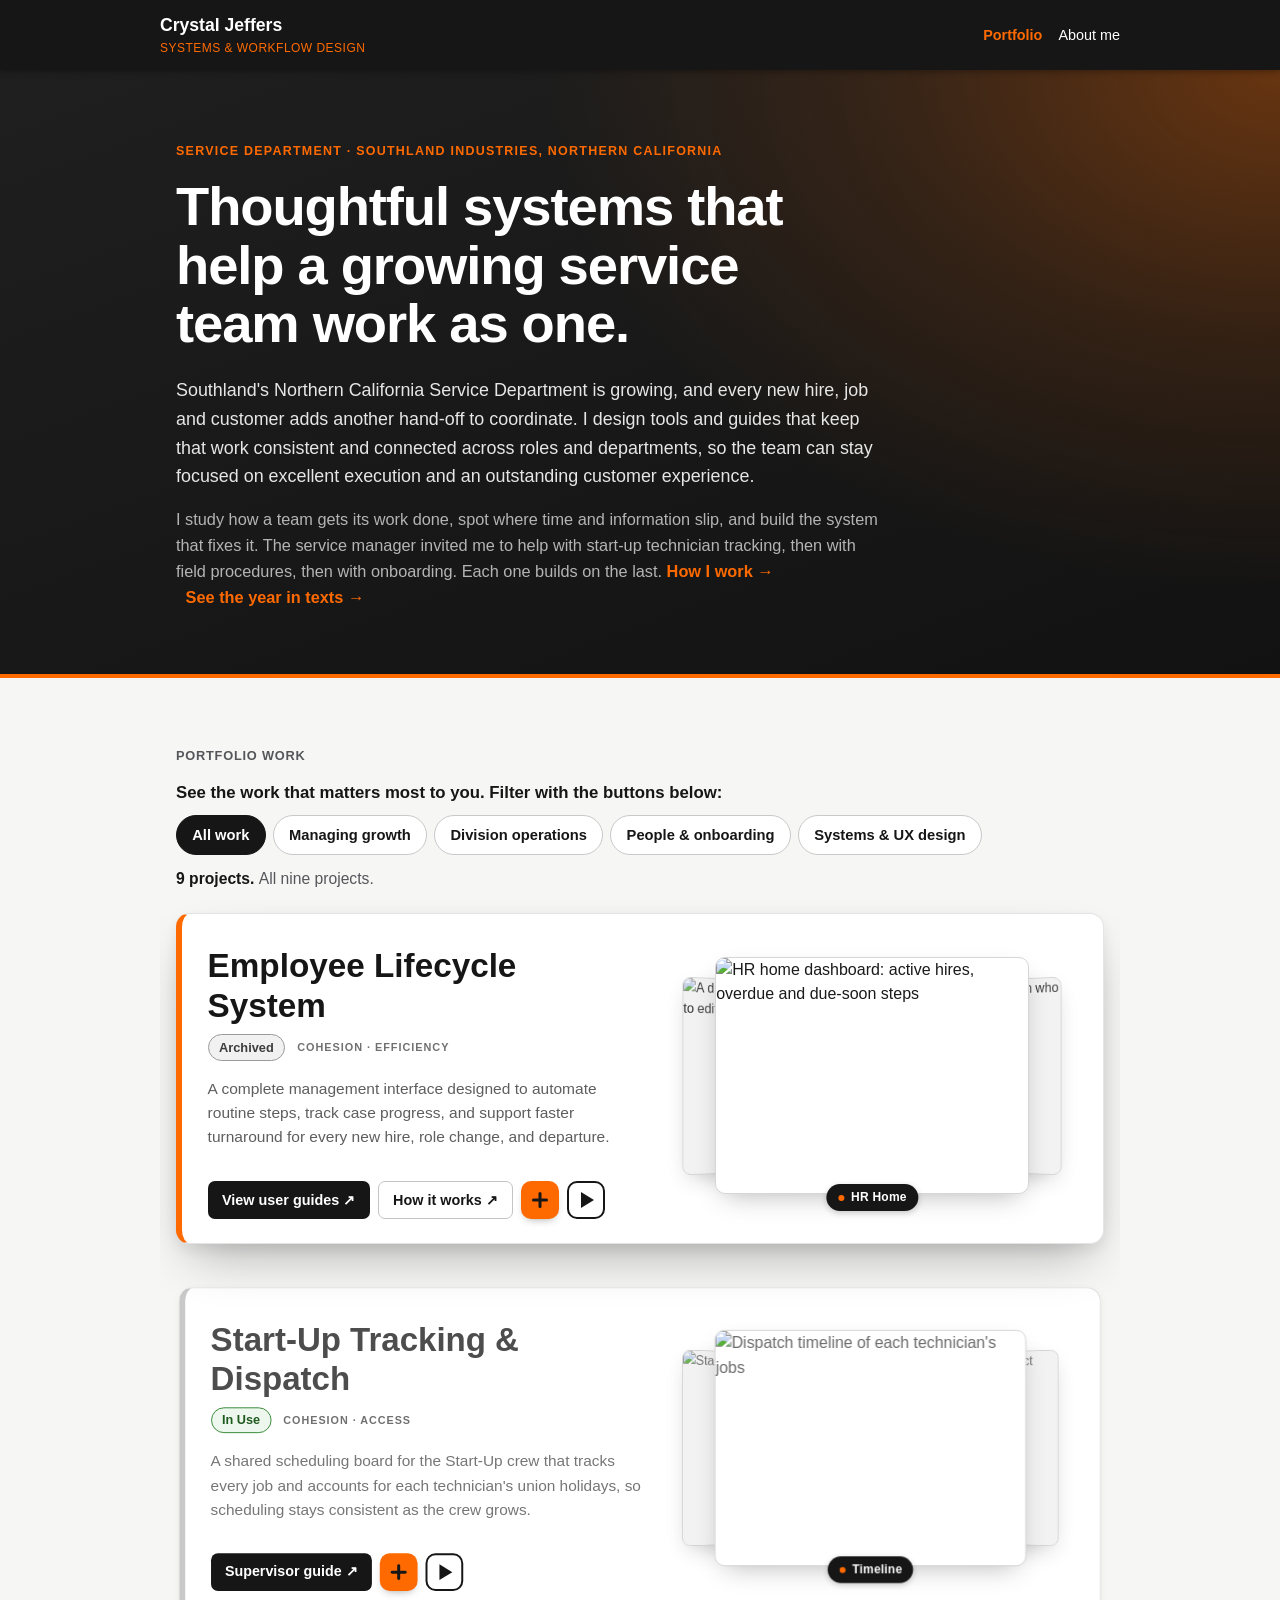
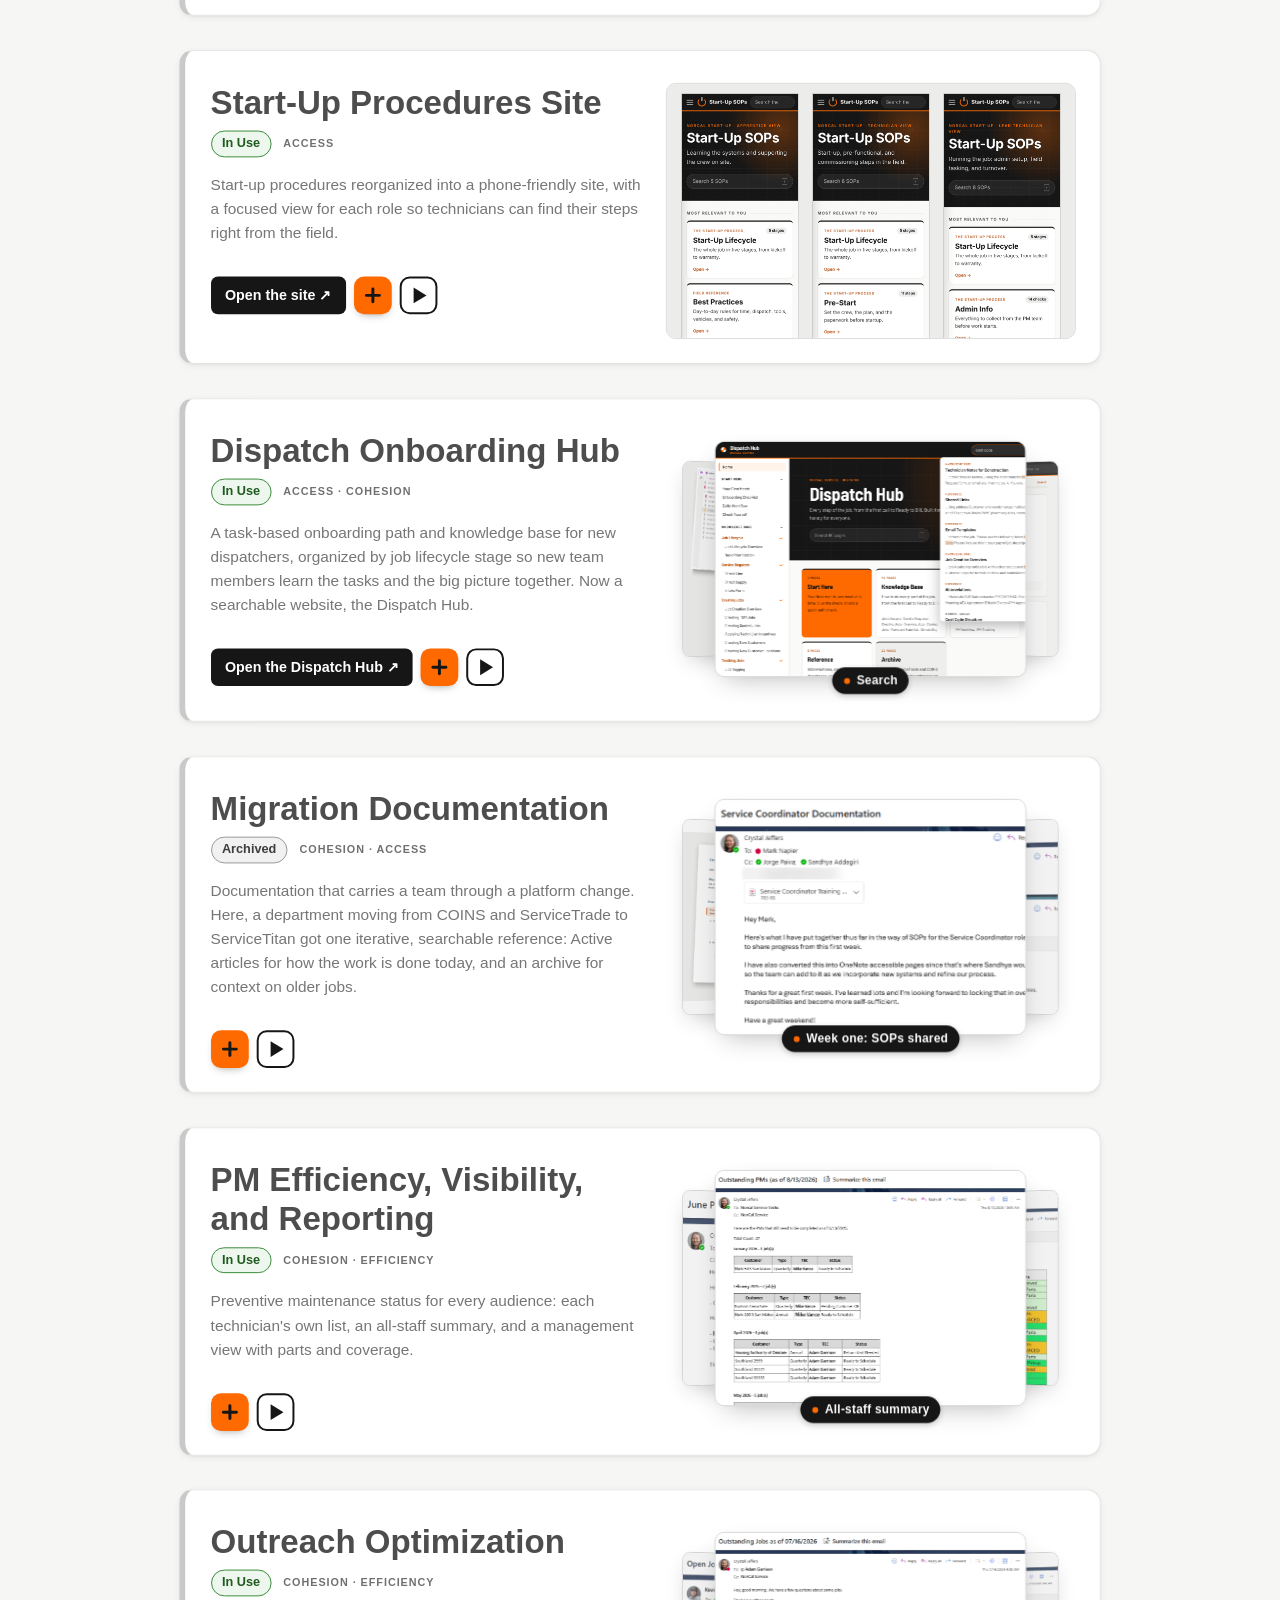
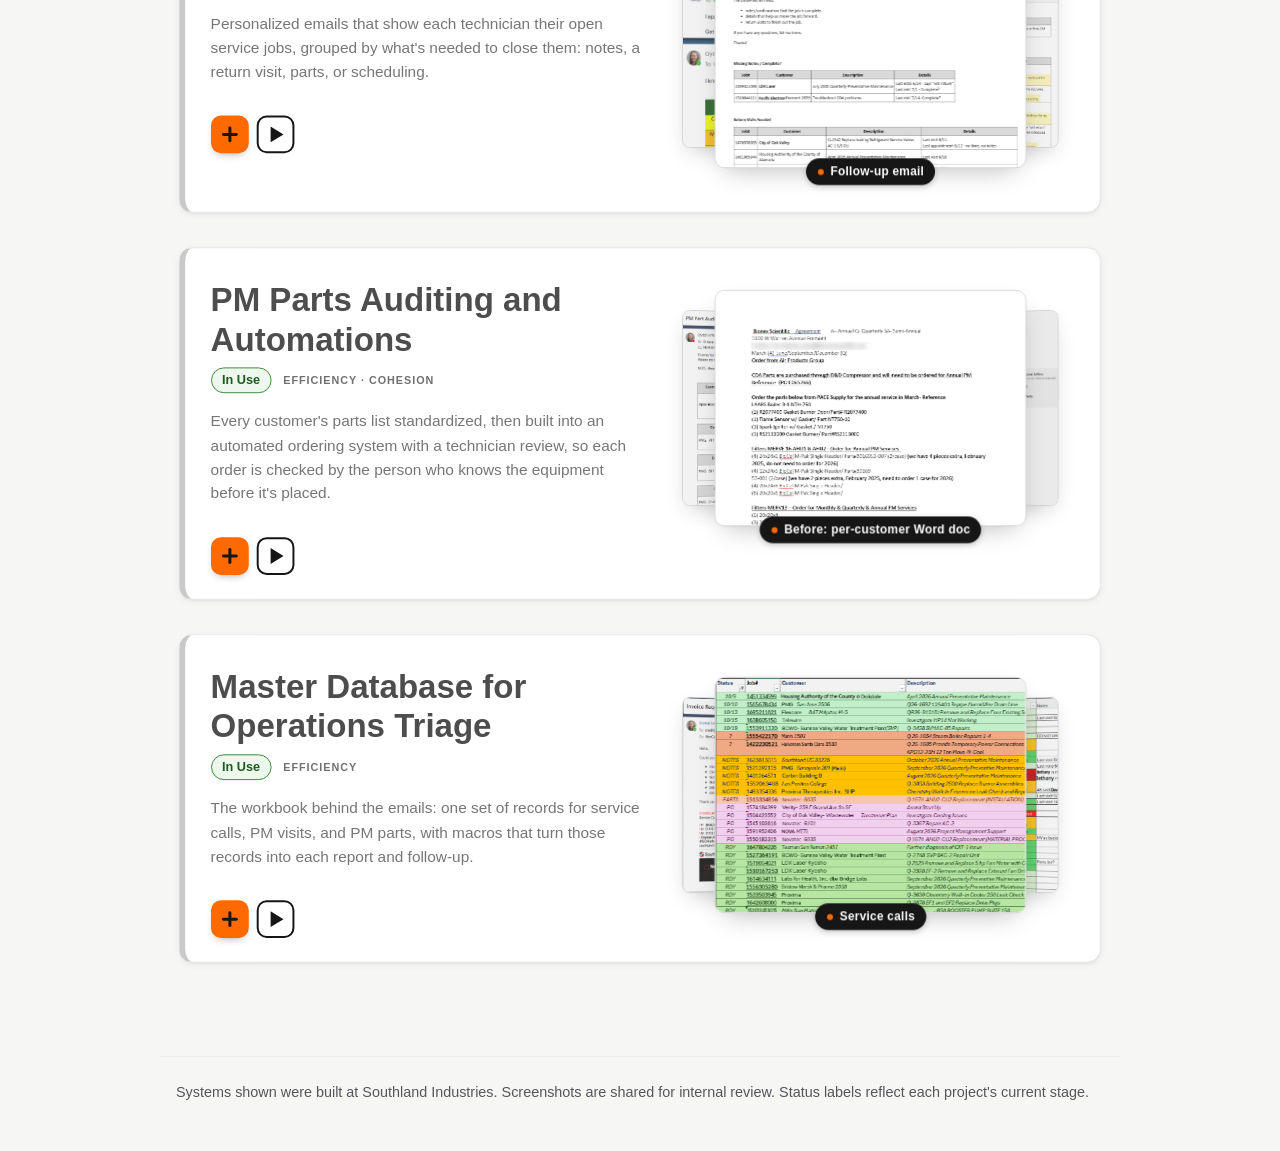
==== commit 2ed6b161: "Add files via upload" ====
--- a/index.html
+++ b/index.html
@@ -6,7 +6,7 @@
 <meta name="viewport" content="width=device-width, initial-scale=1.0">
 <title>Crystal Jeffers · Systems & Workflow Design</title>
 <meta name="description" content="Crystal Jeffers: thoughtful systems that help a growing service team work consistently, stay connected and serve customers well.">
-<link rel="stylesheet" href="assets/style.css?v=23">
+<link rel="stylesheet" href="assets/style.css?v=24">
 <script>
   /* Set up the My Focus fly-in before first paint. Safety net: if anything
      goes wrong, the cards are revealed after 4 seconds regardless. */
@@ -23,6 +23,7 @@
 </script>
 </head>
 <body>
+<a class="skip-link" href="#main">Skip to content</a>
 
 <header class="sticky">
   <div class="top-row">
@@ -47,7 +48,7 @@
   </div>
 </section>
 
-<main>
+<main id="main" tabindex="-1">
 
   <!-- ===================== PROJECTS =====================
        Card: text + buttons left, image right. A .rotator is the animated
@@ -62,7 +63,7 @@
        straight to Gallery, where photos open full size.
        data-lens on each card lists the audience views it appears in; each
        view's order and description live on its button in the lens bar. -->
-  <p class="section-label" id="work">Portfolio Work</p>
+  <p class="section-label" role="heading" aria-level="2" id="work">Portfolio Work</p>
   <div class="lens-bar" role="group" aria-label="Filter projects by what matters most to you">
     <p class="lens-ask">See the work that matters most to you. Filter with the buttons below:</p>
     <div class="lens-buttons">
@@ -984,6 +985,6 @@
   Systems shown were built at Southland Industries. Screenshots are shared for internal review. Status labels reflect each project's current stage.
 </footer>
 
-<script src="assets/site.js?v=17" defer></script>
+<script src="assets/site.js?v=18" defer></script>
 </body>
 </html>
--- a/assets/style.css
+++ b/assets/style.css
@@ -483,7 +483,7 @@
   font-weight: 600;
   text-transform: uppercase;
   letter-spacing: 0.09em;
-  color: #a6a6a6;
+  color: #707070;
 }
 .project .lede,
 .card-panel p {
@@ -1947,3 +1947,10 @@
   .egg-dock, .egg-scene { transition: none; }
   .egg-dock.egg-in, .egg-scene.on * { animation: none !important; }
 }
+
+/* Round 9b: accessibility */
+.skip-link { position: absolute; left: 0.75rem; top: -3rem; z-index: 100; padding: 0.6rem 1rem; border-radius: 8px; background: var(--color-black); color: #fff; font-weight: 700; text-decoration: none; }
+.skip-link:focus { top: 0.75rem; }
+main:focus { outline: none; }
+.thread-pause { border-style: dashed; }
+.thread-pause[aria-pressed="true"] { border-style: solid; border-color: var(--color-orange); }
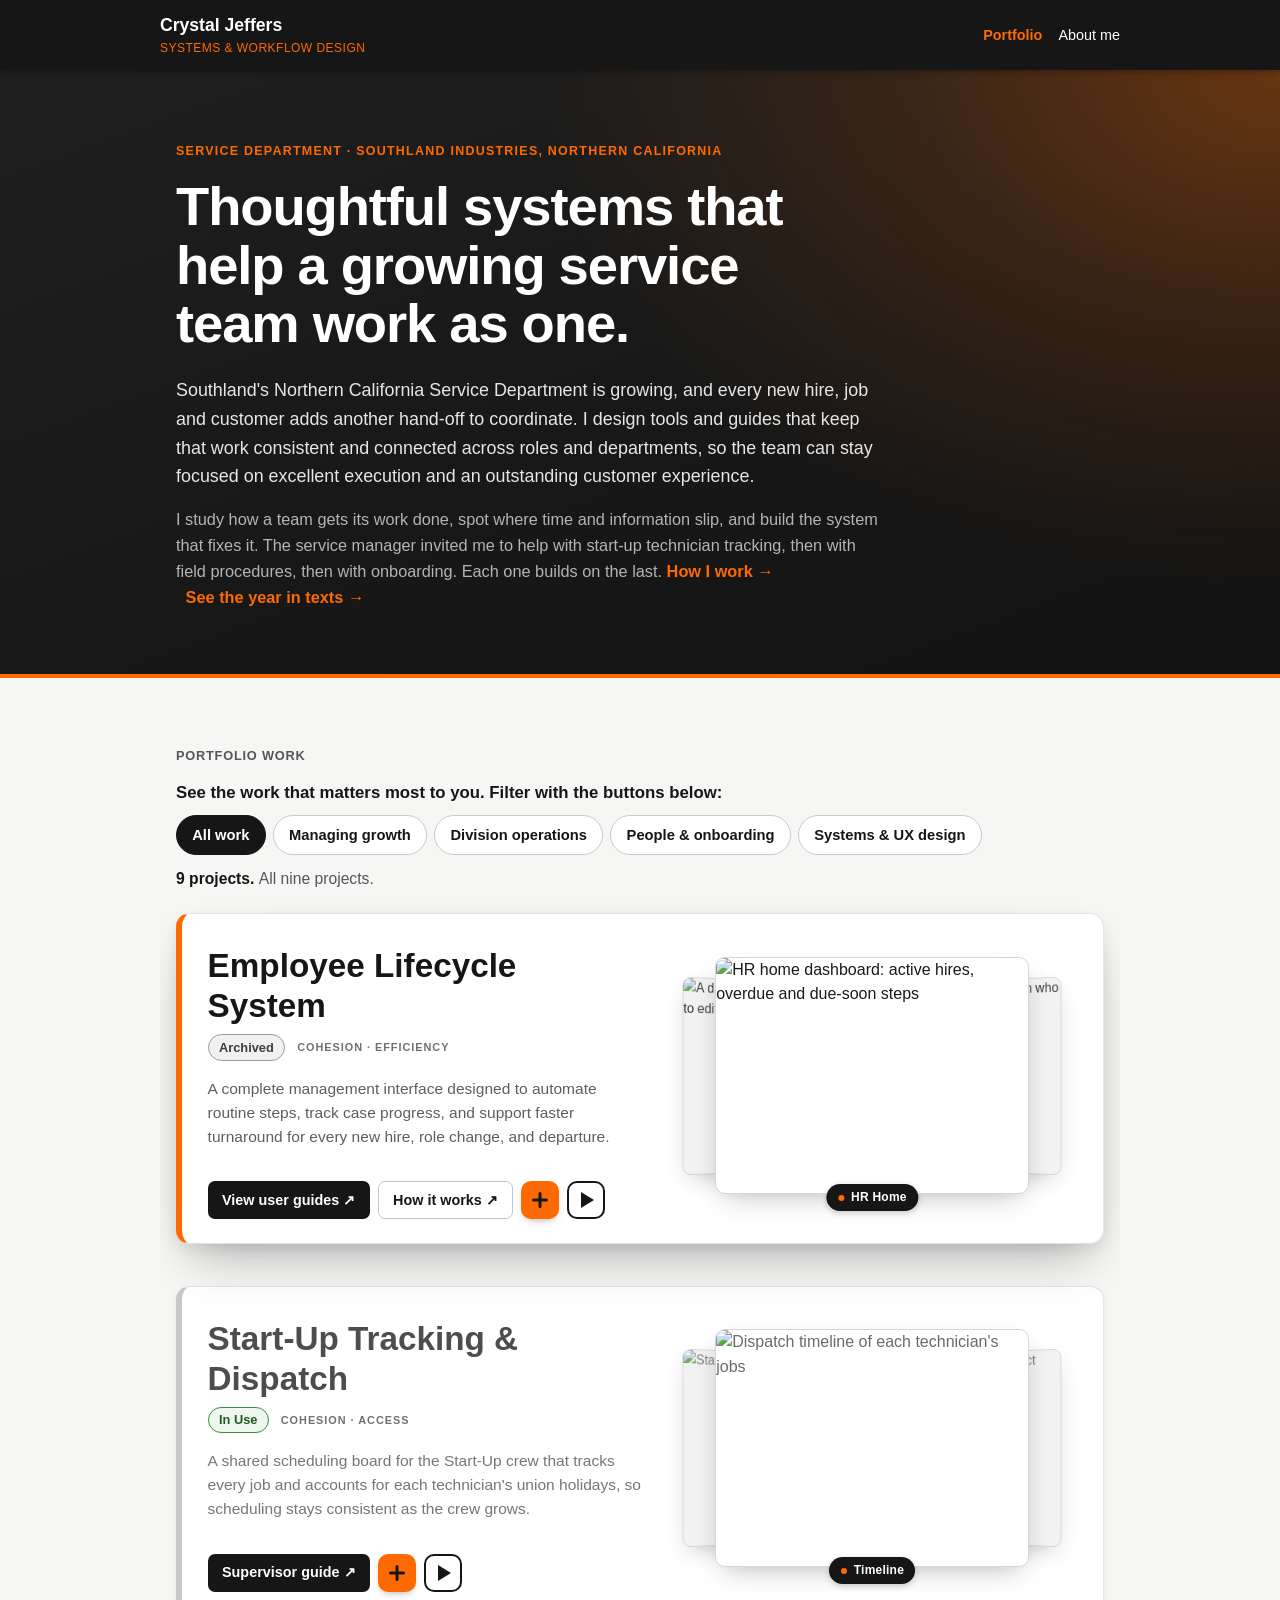
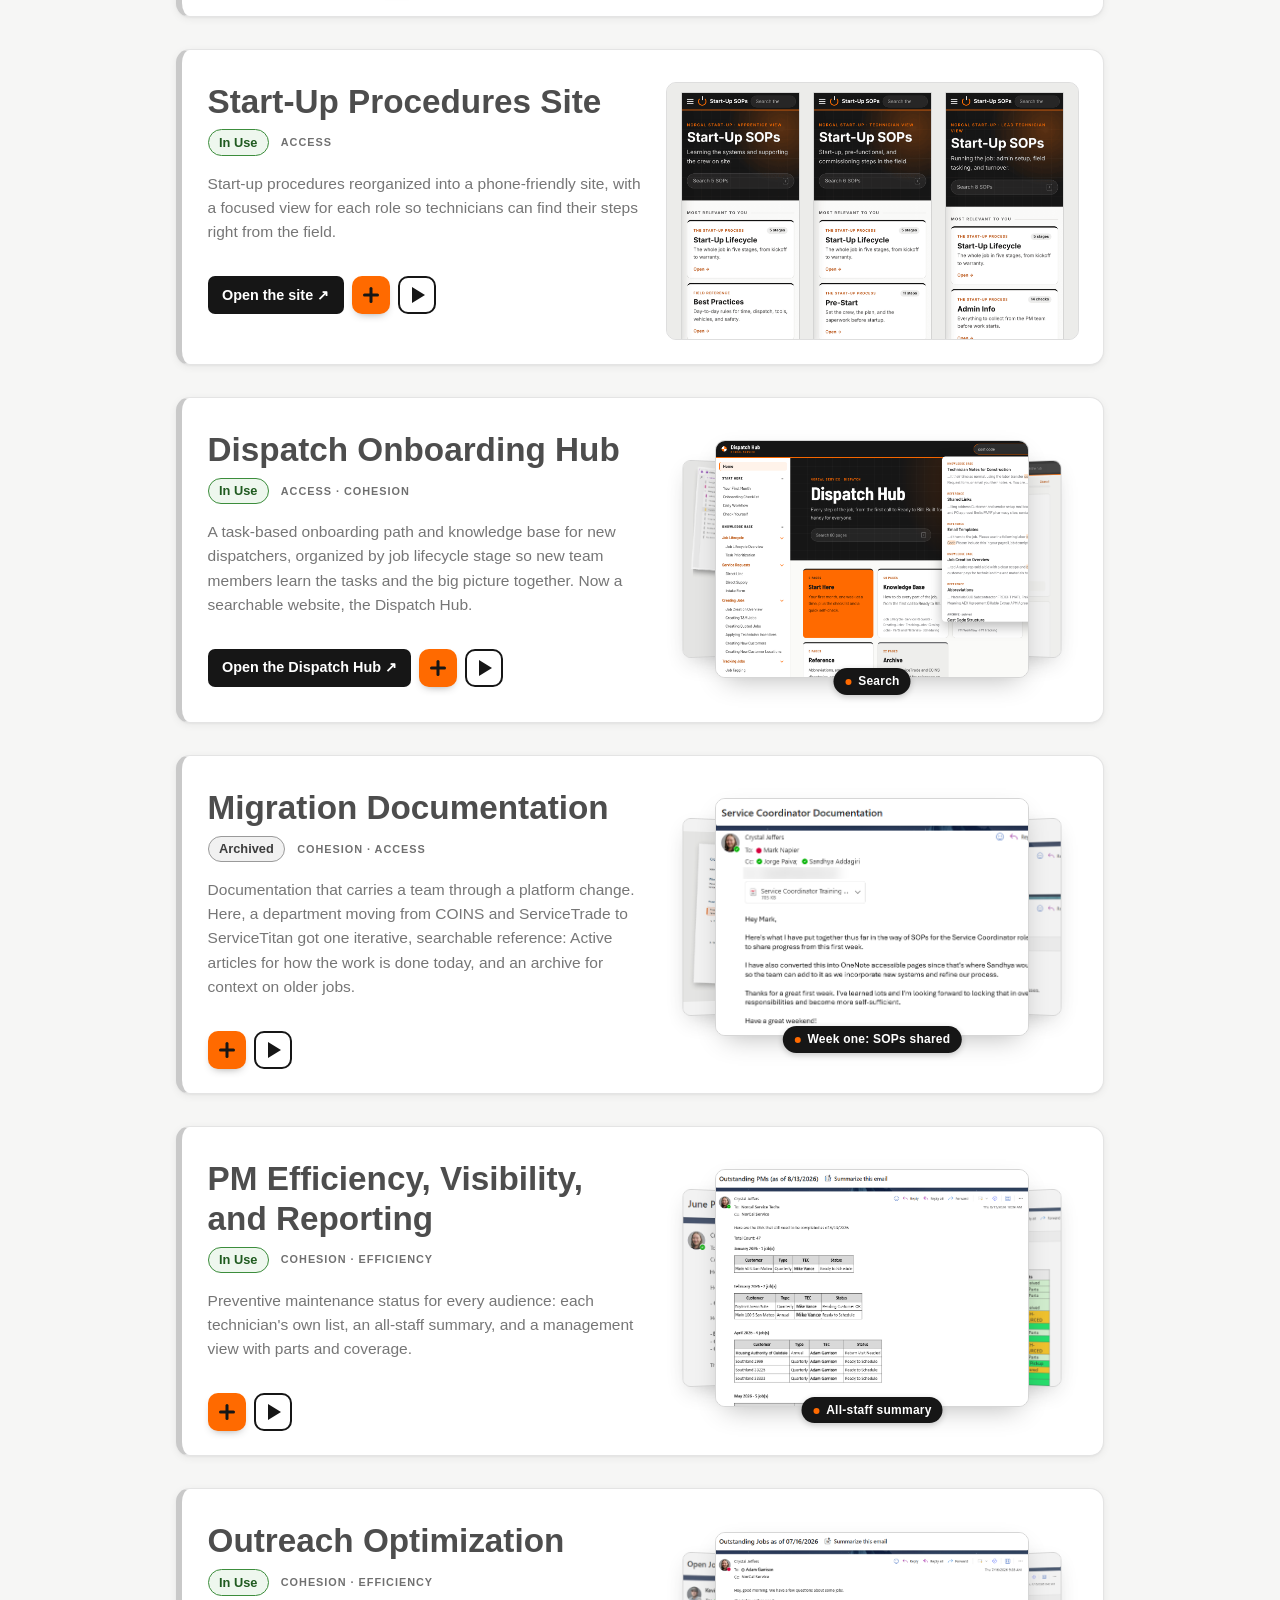
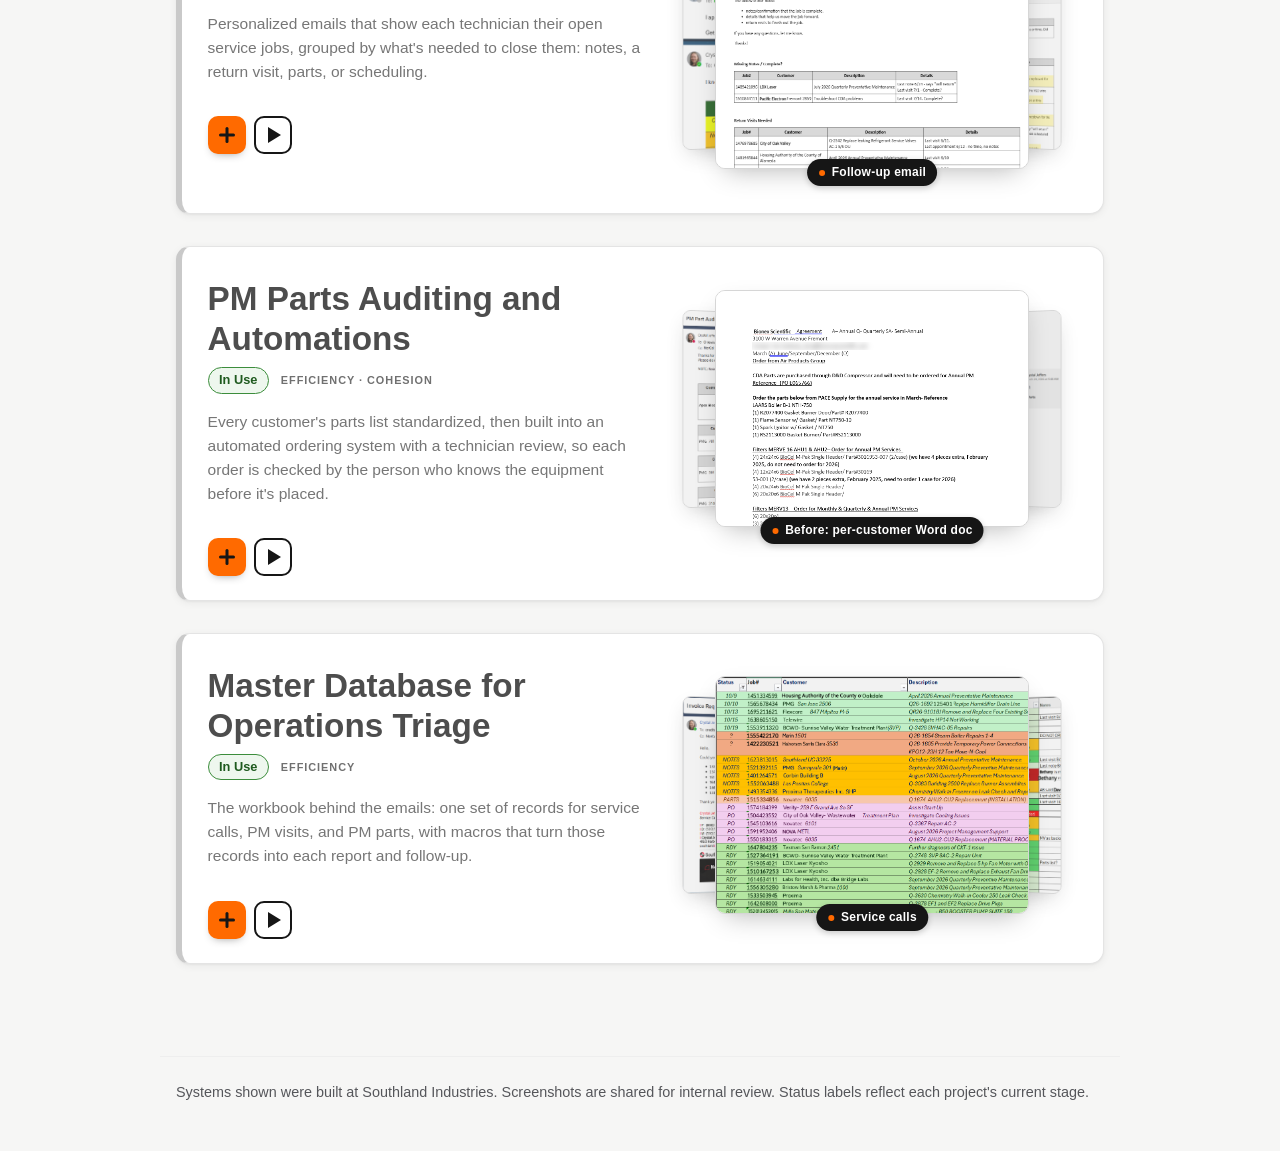
==== commit 54fa8310: "About page reorder and motion fixes; connected security project; progress rail About page - Reorder " ====
--- a/index.html
+++ b/index.html
@@ -6,7 +6,7 @@
 <meta name="viewport" content="width=device-width, initial-scale=1.0">
 <title>Crystal Jeffers · Systems & Workflow Design</title>
 <meta name="description" content="Crystal Jeffers: thoughtful systems that help a growing service team work consistently, stay connected and serve customers well.">
-<link rel="stylesheet" href="assets/style.css?v=24">
+<link rel="stylesheet" href="assets/style.css?v=25">
 <script>
   /* Set up the My Focus fly-in before first paint. Safety net: if anything
      goes wrong, the cards are revealed after 4 seconds regardless. */
@@ -390,20 +390,71 @@
           </div>
           </div>
         </div>
-        <div class="media-pane" data-pane="scale" data-label="Safe to Scale">
-          <h5 class="pane-title">Safe to Scale</h5>
-          <p class="pane-intro">The safeguards behind the site, and the hosting plan for leadership. <a href="assets/docs/internal-sites-security-plan.pdf" target="_blank" rel="noopener">View the security plan (PDF) ↗</a></p>
-          <div class="carousel" aria-label="Security plan visuals">
-          <div class="carousel-track" tabindex="0">
-            <figure><img src="assets/img/security/security-risk-framework.png" alt="Nine risk categories, each with its question and the controls that answer it" loading="lazy"><figcaption>Risk framework: nine categories, each with the question it asks and the controls that answer it.</figcaption></figure>
-            <figure><img src="assets/img/security/security-it-review.png" alt="IT security review status bar and key checks" loading="lazy"><figcaption>IT security review: 23 checks an IT team would confirm. 19 are in place on the free plan, and the rest are mapped to paid hosting.</figcaption></figure>
-            <figure><img src="assets/img/security/security-audit-trail.png" alt="Page history with a blocked save, the corrected save, and restore buttons" loading="lazy"><figcaption>Audit trail: every save shows who made it and what changed. A save with a phone number is blocked with fix steps, and any version restores in one click. Names are samples.</figcaption></figure>
-          </div>
-          </div>
-        </div>
-          </div>
-        </section>
-        </div>
+          </div>
+        </section>
+        </div>
+
+        <!-- Connected project: opens below the tabs, inside this card, so it reads as part of the same work.
+             site.js builds its tabs the same way as the card's own. -->
+        <details class="linked-project" id="site-security">
+          <summary class="linked-summary">
+            <span class="linked-kicker">Connected project</span>
+            <span class="linked-title">Security &amp; Reliability Hardening</span>
+            <span class="linked-lede">The safeguards that make this site, the Dispatch Hub, and the Employee Lifecycle guides safe for a whole team to edit.</span>
+            <span class="linked-open" aria-hidden="true"><span class="when-closed">Open</span><span class="when-open">Close</span></span>
+          </summary>
+          <div class="linked-body">
+            <p class="meta-row"><span class="status-pill live">In Use</span><span class="improves">Access · Cohesion</span></p>
+            <p class="linked-intro">Every control mapped to a type of risk, an IT-style security review, and a costed plan for private hosting as the team grows. <a href="assets/docs/internal-sites-security-plan.pdf" target="_blank" rel="noopener">View the security plan (PDF) ↗</a></p>
+            <div class="card-folder">
+            <section class="card-panel" data-tab="challenge" data-label="The Challenge">
+              <h4 class="panel-title">The challenge</h4>
+              <p>The sites debuted in a private demo with the service manager and field supervisors. They loved them right away and wanted to put them into use. Before the first day of official use, I proactively worked through what an IT team would want to see: who can edit, what belongs on a public page, and what happens when something goes wrong. The goal was quality and integrity from day one, on a free plan, with a clear path for when the company is ready to fund private hosting.</p>
+            </section>
+            <section class="card-panel" data-tab="built" data-label="What I Built">
+              <h4 class="panel-title">What I built</h4>
+              <p class="built-summary">I treated the sites like any internal system an IT team would review, and built each control around a type of risk instead of a checklist alone. If one control misses, another catches it.</p>
+            </section>
+            <section class="card-panel" data-tab="details" data-label="Details">
+              <h4 class="panel-title">Details</h4>
+              <ul class="build-list">
+              <li class="build-item"><strong>Integrity</strong><span>Every save is signed by the editor, checked automatically, and reversible in one click. Broken or unsafe changes never go live.</span></li>
+              <li class="build-item"><strong>Confidentiality</strong><span>A classification rule decides what belongs on a page and what stays on SharePoint. Screenshots use anonymized sample data, and the publish check blocks phone numbers and emails.</span></li>
+              <li class="build-item"><strong>Identity and access</strong><span>A company-owned organization, required two-step sign-in, edit-only rights, same-day removal, and a quarterly access review.</span></li>
+              <li class="build-item"><strong>Supply chain</strong><span>Outside code is pinned, integrity-checked, and served from the site itself, with alerts for known vulnerabilities.</span></li>
+              <li class="build-item"><strong>People and process</strong><span>Plain-language error messages and an editor guide, so a blocked save tells the editor exactly how to fix it.</span></li>
+              <li class="build-item"><strong>Continuity and scale</strong><span>Ownership sits with the company, with two owners and written guides. Capacity math and four costed hosting options show what changes as the team grows.</span></li>
+              </ul>
+              <ul class="tags" aria-label="Skills used">
+              <li>Risk assessment</li><li>Security controls</li><li>Access management</li><li>Change control</li><li>Vendor evaluation</li><li>Cost modeling</li>
+              </ul>
+            </section>
+            <section class="card-panel" data-tab="impact" data-label="Business Impact">
+              <h4 class="panel-title">Business impact</h4>
+              <p>19 of 23 IT security checks are met on the free plan, at $0. The other four are mapped to paid hosting, with a funding plan that compares four options. The cheapest gives company sign-in for $0, against about $3,500 a year for GitHub Enterprise at the same team size. Capacity math puts plan limits in plain terms: a 14-person team could publish about 1,000 edits a month on the free private tier.</p>
+            </section>
+            <section class="card-panel" data-tab="media" data-label="Media">
+              <h4 class="panel-title">Media</h4>
+              <div class="media-set">
+              <div class="media-pane" data-pane="video" data-label="Video">
+                <h5 class="pane-title">Video</h5>
+                <div class="video-soon"><span class="video-soon-icon" aria-hidden="true"></span><strong>Video coming soon</strong><span>A walkthrough of a blocked save, the fix, and a one-click restore.</span><button type="button" class="btn btn-light egg-launch">Watch the captioned clip for now</button></div>
+              </div>
+              <div class="media-pane" data-pane="gallery" data-label="Gallery">
+                <h5 class="pane-title">Gallery</h5>
+                <div class="carousel" aria-label="Security plan visuals">
+                <div class="carousel-track" tabindex="0">
+                  <figure><img src="assets/img/security/security-risk-framework.png" alt="Nine risk categories, each with its question and the controls that answer it" loading="lazy"><figcaption>Risk framework: nine categories, each with the question it asks and the controls that answer it.</figcaption></figure>
+                  <figure><img src="assets/img/security/security-it-review.png" alt="IT security review status bar and key checks" loading="lazy"><figcaption>IT security review: 23 checks an IT team would confirm. 19 are in place on the free plan, and the rest are mapped to paid hosting.</figcaption></figure>
+                  <figure><img src="assets/img/security/security-audit-trail.png" alt="Page history with a blocked save, the corrected save, and restore buttons" loading="lazy"><figcaption>Audit trail: every save shows who made it and what changed. A save with a phone number is blocked with fix steps, and any version restores in one click. Names are samples.</figcaption></figure>
+                </div>
+                </div>
+              </div>
+              </div>
+            </section>
+            </div>
+          </div>
+        </details>
       </div>
     </details>
     <!-- Easter egg: a tag slides in a few seconds after the card opens. Tapping it plays a captioned clip.
@@ -931,16 +982,22 @@
         <p class="egg-cap">Who owns it? Who can see it? Who can edit? How are accounts and permissions set up?</p>
         <p class="egg-cap">GitHub is a public-facing platform, so it added a new layer: what happens outside our walls, too.</p>
       </section>
-      <section class="egg-scene" data-look="checks">
-        <div class="egg-visual egg-checks">
+      <section class="egg-scene egg-pic" data-look="framework">
+        <div class="egg-visual egg-shot">
+          <img src="assets/img/security/security-risk-framework.png" alt="Risk framework: nine risk categories, each with its question and the controls that answer it">
+          <span class="egg-sub">Risk framework: nine categories, each with the question IT would ask</span>
+        </div>
+        <p class="egg-cap">Security isn't my background, so I started by learning the questions IT would ask, and then built an answer for each one.</p>
+      </section>
+      <section class="egg-scene egg-pic" data-look="checks">
+        <div class="egg-visual egg-shot egg-checks">
           <ul>
             <li>A broken change never goes live</li>
             <li>Sensitive material stays on SharePoint</li>
             <li>The company owns the sites</li>
           </ul>
-          <img src="assets/img/security/security-audit-trail.png" alt="Page history with a blocked save and restore buttons" loading="lazy">
-        </div>
-        <p class="egg-cap">Security isn't my background, so I started by learning the questions IT would ask, and then built an answer for each one.</p>
+          <img src="assets/img/security/security-audit-trail.png" alt="Audit trail: page history with a blocked save, the corrected save, and restore buttons">
+        </div>
         <p class="egg-cap">You can save anything, but a broken change never goes live.</p>
         <p class="egg-cap">Sensitive material stays on SharePoint.</p>
         <p class="egg-cap">And the company owns the sites, not me.</p>
@@ -949,11 +1006,11 @@
         <div class="egg-visual"><span class="egg-q">What happens if I leave?</span><span class="egg-sub">Two owners, written guides, and a company-owned account</span></div>
         <p class="egg-cap">The question that kept me honest was: what happens if I leave?</p>
       </section>
-      <section class="egg-scene" data-look="cost">
-        <div class="egg-visual egg-cost">
+      <section class="egg-scene egg-pic" data-look="cost">
+        <div class="egg-visual egg-shot egg-cost">
           <div class="egg-track"><span class="egg-dot" style="--at:0%"><b>$0</b></span><span class="egg-dot" style="--at:45%"><b>Path 2</b></span><span class="egg-dot" style="--at:100%"><b>~$3,500/yr</b></span></div>
-          <span class="egg-sub">Three costed paths to private hosting</span>
-          <img src="assets/img/security/security-it-review.png" alt="IT security review: checks in place on the free plan and those mapped to paid hosting" loading="lazy">
+          <img src="assets/img/security/security-it-review.png" alt="IT security review: 19 of 23 checks in place on the free plan, the rest mapped to paid hosting">
+          <span class="egg-sub">IT security review: 19 of 23 checks in place at $0</span>
         </div>
         <p class="egg-cap">Then I gave leadership a decision instead of a problem: three costed paths to private hosting, from $0 to about $3,500 a year.</p>
       </section>
@@ -968,7 +1025,7 @@
           <div class="egg-actions">
             <button type="button" class="btn btn-dark egg-replay">Replay</button>
             <a class="btn btn-light" href="assets/docs/internal-sites-security-plan.pdf" target="_blank" rel="noopener">View the security plan ↗</a>
-            <button type="button" class="btn btn-light egg-visuals">See the visuals</button>
+            <button type="button" class="btn btn-light egg-visuals">Open the full project</button>
           </div>
         </div>
         <p class="egg-cap">I've been learning the whole way, and I'm nowhere near done.</p>
@@ -985,6 +1042,6 @@
   Systems shown were built at Southland Industries. Screenshots are shared for internal review. Status labels reflect each project's current stage.
 </footer>
 
-<script src="assets/site.js?v=18" defer></script>
+<script src="assets/site.js?v=19" defer></script>
 </body>
 </html>
--- a/assets/style.css
+++ b/assets/style.css
@@ -440,7 +440,7 @@
 .focus-ready .project {
   border-left-color: var(--color-accent-off);
   box-shadow: 0 2px 8px rgba(0,0,0,0.06), 0 1px 2px rgba(0,0,0,0.04);
-  transform: translateY(4px) scale(0.993);
+  transform: translateY(4px); /* no scale(): fractional scaling blurs text */
   transition:
     transform 0.5s cubic-bezier(0.2, 0.7, 0.2, 1),
     box-shadow 0.5s cubic-bezier(0.2, 0.7, 0.2, 1),
@@ -1231,7 +1231,7 @@
   --step-sub: #6b6b6b;
   border-color: #ececec;
   box-shadow: none;
-  transform: scale(0.985);
+  transform: none; /* no scale(): fractional scaling blurs text */
 }
 .process.focus-on > li:not(.is-active)::before { background: #fff; color: #6b6b6b; border-color: #c9c9c9; }
 .process.focus-on > li.is-past::before { background: #fff; color: #8a3a00; border-color: var(--color-orange); }
@@ -1728,13 +1728,20 @@
 
 /* Sections fly off to the right once scrolled past, and back in from the left */
 main { overflow-x: clip; }
-.fly-item { transition: transform 0.55s cubic-bezier(0.55, 0, 0.8, 0.2), opacity 0.45s ease; transition-delay: calc(var(--fly-i, 0) * 45ms); }
+.fly-item { transition: transform 0.55s cubic-bezier(0.55, 0, 0.8, 0.2), opacity 0.45s ease; }
+/* The stagger only applies while flying out or back; site.js drops .fly-back once landed. */
+.fly-out, .fly-back { transition-delay: calc(var(--fly-i, 0) * 45ms); }
 .fly-out { transform: translateX(65vw); opacity: 0; }
 .fly-prep { transform: translateX(-65vw); opacity: 0; transition: none !important; }
 .fly-back { transition-timing-function: cubic-bezier(0.2, 0.75, 0.25, 1); }
 @media (prefers-reduced-motion: reduce) { .fly-out, .fly-prep { transform: none; opacity: 1; } }
-.chips-live li.fly-item { transition: transform 0.55s cubic-bezier(0.55, 0, 0.8, 0.2), opacity 0.45s ease, background-color 0.2s ease, color 0.2s ease, box-shadow 0.2s ease, border-color 0.2s ease; transition-delay: calc(var(--fly-i, 0) * 45ms); }
+.chips-live li.fly-item { transition: transform 0.15s ease, opacity 0.15s ease, background-color 0.15s ease, color 0.15s ease, box-shadow 0.15s ease, border-color 0.15s ease; }
+.chips-live li.fly-out, .chips-live li.fly-back {
+  transition: transform 0.55s cubic-bezier(0.55, 0, 0.8, 0.2), opacity 0.45s ease, background-color 0.15s ease, color 0.15s ease, box-shadow 0.15s ease, border-color 0.15s ease;
+  transition-delay: calc(var(--fly-i, 0) * 45ms), calc(var(--fly-i, 0) * 45ms), 0s, 0s, 0s, 0s;
+}
 .chips-live li.fly-back { transition-timing-function: cubic-bezier(0.2, 0.75, 0.25, 1); }
+.chips-live li.fly-item:hover { transition-delay: 0s; }
 .why-trio > div:nth-child(1) { background: var(--color-black); }
 .why-trio > div:nth-child(1) h3 { color: var(--color-orange); }
 .why-trio > div:nth-child(1) p { color: #f0f0f0; }
@@ -1916,8 +1923,8 @@
 .egg-checks li { padding-left: 1.6rem; position: relative; font-weight: 600; color: var(--color-black); }
 .egg-checks li::before { content: "✓"; position: absolute; left: 0; top: 0; width: 1.2rem; height: 1.2rem; border-radius: 50%; background: var(--color-orange); color: #fff; font-size: 0.75rem; text-align: center; line-height: 1.2rem; }
 .egg-scene.on .egg-checks li { animation: egg-pop 0.5s ease both; }
-.egg-scene.on .egg-checks li:nth-child(2) { animation-delay: 6s; }
-.egg-scene.on .egg-checks li:nth-child(3) { animation-delay: 9s; }
+.egg-scene.on .egg-checks li:nth-child(2) { animation-delay: 5s; }
+.egg-scene.on .egg-checks li:nth-child(3) { animation-delay: 7.6s; }
 .egg-cost { width: 100%; }
 .egg-track { position: relative; width: 82%; height: 6px; margin: 1.4rem 0 1.2rem; border-radius: 3px; background: linear-gradient(90deg, #ffd2b0, var(--color-orange)); }
 .egg-dot { position: absolute; left: var(--at); top: 50%; width: 16px; height: 16px; margin: -8px 0 0 -8px; border-radius: 50%; background: #fff; border: 3px solid var(--color-orange); }
@@ -1954,3 +1961,229 @@
 main:focus { outline: none; }
 .thread-pause { border-style: dashed; }
 .thread-pause[aria-pressed="true"] { border-style: solid; border-color: var(--color-orange); }
+
+/* =========================================================================
+   ROUND 10 (Nov 5)
+   Standards used here: WCAG 2.2 AA (4.5:1 text contrast, 2.2.2 Pause,
+   Stop, Hide for anything that moves on its own for more than 5 seconds,
+   2.3.3 reduced motion, 2.5.8 targets of at least 24px), and the common
+   typography guidance of 45 to 75 characters per line with 1.5 or more
+   line height for body text.
+   ========================================================================= */
+
+/* ---------- Year in Review: one row of pills above the phone and cards ---------- */
+.yir-spotlight .yir-summary { margin-bottom: 1.4rem !important; }
+.yir-spotlight > .thread-pills { display: flex; flex-wrap: wrap; align-items: center; gap: 0.5rem 1rem; margin: 0 0 3.4rem; }
+.thread-topics, .thread-ctls { display: flex; flex-wrap: wrap; gap: 0.4rem; }
+.thread-ctls { margin-left: auto; }
+@media (min-width: 860px) {
+  .yir-spotlight > .thread-pills, .thread-topics, .thread-ctls { flex-wrap: nowrap; }
+  .thread-pill, .thread-ctl { white-space: nowrap; }
+}
+@media (max-width: 560px) { .thread-ctls { margin-left: 0; } .yir-spotlight > .thread-pills { margin-bottom: 3rem; } }
+.thread-ctl {
+  display: inline-flex; align-items: center; gap: 0.45rem; min-height: 36px; padding: 0.3rem 0.85rem 0.3rem 0.7rem;
+  border: 1.5px solid var(--color-black); border-radius: 999px; background: #fff; color: var(--color-black);
+  font: inherit; font-size: 0.85rem; font-weight: 700; cursor: pointer; transition: background-color 0.15s ease, color 0.15s ease;
+}
+.thread-ctl:hover { background: #efefed; }
+.thread-ctl[aria-pressed="true"] { background: var(--color-black); color: #fff; }
+.thread-ctl:disabled { opacity: 0.4; cursor: default; }
+.thread-ctl:focus-visible, .ver-pause:focus-visible { outline: 3px solid var(--color-orange); outline-offset: 2px; }
+.thread-pause, .thread-pause[aria-pressed="true"] { border-style: solid; border-color: var(--color-black); }
+/* Icons: two bars for pause, a triangle for play, three lines for the full list */
+.thread-pause .ctl-icon, .ver-pause .ctl-icon { display: block; width: 10px; height: 12px; border-left: 3px solid currentColor; border-right: 3px solid currentColor; }
+.thread-pause[aria-pressed="true"] .ctl-icon, .ver-pause[aria-pressed="true"] .ctl-icon { width: 0; height: 0; border-left: 10px solid currentColor; border-right: 0; border-top: 6px solid transparent; border-bottom: 6px solid transparent; margin-left: 2px; }
+.thread-all .ctl-icon { display: block; width: 12px; height: 10px; background: repeating-linear-gradient(currentColor 0 2px, transparent 2px 4px); }
+.thread-paused::after {
+  content: "Paused"; position: absolute; left: 50%; bottom: 0.7rem; z-index: 2; transform: translateX(-50%);
+  padding: 0.2rem 0.65rem; border-radius: 999px; background: rgba(22,22,22,0.85); color: #fff; font-size: 0.72rem; font-weight: 700;
+}
+
+/* ---------- The phone note floats up out of the phone, then up and away (every 10 s) ---------- */
+.phone-wrap .phone { position: relative; z-index: 2; }
+.phone-note { top: auto; bottom: 100%; right: 1.2rem; z-index: 1; margin: 0 0 0.6rem !important; transform-origin: bottom center; }
+.anim-ready .phone-note { opacity: 0; transform: translateY(2.6rem); transition: none; }
+.anim-ready .phone-note.popped { animation: note-float 10s cubic-bezier(0.3, 0.7, 0.3, 1) infinite; }
+@keyframes note-float {
+  0%   { opacity: 0; transform: translateY(2.6rem) scale(0.92); }
+  7%   { opacity: 1; transform: translateY(-3px) scale(1); }
+  10%  { opacity: 1; transform: translateY(0); }
+  55%  { opacity: 1; transform: translateY(-6px); }
+  70%  { opacity: 0; transform: translateY(-2.2rem); }
+  100% { opacity: 0; transform: translateY(-2.2rem); }
+}
+@media (max-width: 720px) { .phone-note { right: 1rem; } }
+
+/* ---------- How I work: friction signals float like speech bubbles ---------- */
+.signals { gap: 0.75rem 0.5rem; margin-bottom: 1rem; }
+.signals li { position: relative; }
+.signals li::after {
+  content: ""; position: absolute; left: 1.1rem; bottom: -5px; width: 9px; height: 9px;
+  background: inherit; border-right: 1px solid #ffd2b0; border-bottom: 1px solid #ffd2b0; transform: rotate(45deg);
+}
+/* Each one: about 5 s on screen, then 10 s away; started 3 s apart by site.js (--sig-i) */
+.signals.floating li { animation: sig-float 15s ease-in-out infinite both; animation-delay: calc(var(--sig-i, 0) * 3s); }
+.signals.floating:hover li { animation: none; opacity: 1; transform: none; }
+@keyframes sig-float {
+  0%   { opacity: 0; transform: translateY(14px) scale(0.92); }
+  4%   { opacity: 1; transform: translateY(-2px) scale(1); }
+  6%   { opacity: 1; transform: translateY(0); }
+  30%  { opacity: 1; transform: translateY(-4px); }
+  37%  { opacity: 0; transform: translateY(-20px); }
+  100% { opacity: 0; transform: translateY(-20px); }
+}
+
+/* ---------- What I bring: the cascade ----------
+   Each row warms up as the glow reaches it, from a pale tint at New hires
+   to full orange at Over time, then The result in black. */
+.ripple > li:nth-child(1) { --heat: #ffefe3; }
+.ripple > li:nth-child(2) { --heat: #ffe1cb; }
+.ripple > li:nth-child(3) { --heat: #ffd0ad; }
+.ripple > li:nth-child(4) { --heat: #ffbc89; }
+.ripple > li:nth-child(5) { --heat: #ffa766; }
+.ripple > li::before, .ripple-tag { transition: background-color 0.6s ease, color 0.4s ease; }
+.ripple > li.lit .ripple-tag { color: var(--color-black); }
+.ripple-last.lit .ripple-tag { color: #fff; }
+@media (max-width: 699px) {
+  .ripple > li.lit:not(.ripple-last) .ripple-tag { background: var(--heat); }
+}
+@media (min-width: 700px) {
+  .ripple > li.lit:not(.ripple-last)::before { background: var(--heat); }
+}
+.bring-item > p { color: #2b2b2b; font-size: 0.98rem; line-height: 1.6; max-width: 62ch; }
+.bring-item.zapped { animation: zap 0.9s ease-out; }
+.ripple-result.zapped { animation: zap-glow 1.1s ease-out; }
+@keyframes zap-glow {
+  0%   { filter: drop-shadow(0 0 0 rgba(255,138,31,0)); }
+  30%  { filter: drop-shadow(0 0 3px rgba(255,138,31,0.95)) drop-shadow(0 0 16px rgba(255,120,0,0.6)); }
+  100% { filter: drop-shadow(0 0 0 rgba(255,138,31,0)); }
+}
+@media (prefers-reduced-motion: reduce) { .bring-item.zapped, .ripple-result.zapped { animation: none; } }
+
+/* ---------- Version timeline: pause button beside "1 of 2" ---------- */
+.ver-foot { display: flex; align-items: center; justify-content: center; gap: 0.6rem; margin-top: 0.45rem; }
+.ver-foot .ver-count { margin: 0; }
+.ver-pause { display: grid; place-items: center; width: 32px; height: 32px; padding: 0; border: 0; border-radius: 50%; background: var(--color-black); color: #fff; cursor: pointer; }
+.ver-pause:hover { background: var(--color-orange-deep); }
+
+/* ---------- Project tabs: easier to read ----------
+   The text ran the full card width (about 100 characters a line), on a
+   grey panel, inside cards that were scaled by a fraction of a percent,
+   which softens text. Now: a white panel, lines capped near 66 characters,
+   a touch more line height, and no scaling. */
+.tabs-on .card-folder { background: #fff; border-color: #d9d9d5; padding: 1.3rem 1.5rem 1.4rem; }
+.case-body p, .case-body p.built-summary { font-size: 1.0625rem; line-height: 1.7; color: #1a1a1a; text-wrap: pretty; }
+.card-panel > p, .card-panel .build-list, .card-panel .bi-hint, .card-panel .pane-intro, .linked-intro { max-width: 66ch; }
+.card-panel > p + p { margin-top: 0.9em; }
+.card-panel p.built-summary { font-size: 1.15rem; line-height: 1.6; font-weight: 500; }
+.build-item { padding: 0.65rem 2.4rem 0.65rem 0.9rem; }
+.build-item span { font-size: 1rem; line-height: 1.65; color: #222; margin-top: 0.2rem; }
+.carousel-track figcaption { font-size: 0.95rem; line-height: 1.55; color: #3a3a3a; max-width: 66ch; }
+@media (max-width: 560px) { .tabs-on .card-folder { padding: 1rem 1rem 1.1rem; } }
+
+/* ---------- Connected project (opens below a card's tabs) ---------- */
+.linked-project {
+  position: relative; margin-top: 2.4rem; background: #fff;
+  border: 1px solid #e0e0dc; border-left: 6px solid var(--color-black); border-radius: 14px;
+  box-shadow: 0 10px 26px -18px rgba(0,0,0,0.35);
+}
+/* the dashed line ties it to the folder above */
+.linked-project::before {
+  content: ""; position: absolute; left: 1.4rem; top: calc(-2.4rem - 1px); height: 2.4rem;
+  border-left: 2px dashed var(--color-orange);
+}
+.linked-project::after {
+  content: ""; position: absolute; left: calc(1.4rem - 4px); top: -6px; width: 10px; height: 10px; border-radius: 50%;
+  background: var(--color-orange);
+}
+.linked-summary {
+  list-style: none; cursor: pointer; display: grid; grid-template-columns: minmax(0, 1fr) auto; gap: 0.15rem 1rem;
+  align-items: center; padding: 1.1rem 1.25rem 1.15rem;
+}
+.linked-summary::-webkit-details-marker { display: none; }
+.linked-summary:focus-visible { outline: 3px solid var(--color-orange); outline-offset: 2px; border-radius: 12px; }
+.linked-kicker { grid-column: 1; font-size: 0.72rem; font-weight: 700; letter-spacing: 0.08em; text-transform: uppercase; color: var(--color-orange-deep); }
+.linked-title { grid-column: 1; font-size: 1.35rem; font-weight: 800; line-height: 1.25; color: var(--color-black); }
+.linked-lede { grid-column: 1; font-size: 1rem; line-height: 1.55; color: #4a4a4a; max-width: 62ch; }
+.linked-open {
+  grid-column: 2; grid-row: 1 / span 3; display: inline-flex; align-items: center; gap: 0.45rem; min-height: 40px;
+  padding: 0.4rem 0.95rem; border-radius: 999px; background: var(--color-black); color: #fff; font-size: 0.88rem; font-weight: 700;
+  transition: background-color 0.15s ease;
+}
+.linked-open::after { content: "+"; font-size: 1.15rem; line-height: 1; }
+.linked-project[open] .linked-open::after { content: "\2212"; }
+.linked-summary:hover .linked-open { background: var(--color-orange-deep); }
+details.case .linked-project .when-open { display: none; }
+details.case .linked-project .when-closed { display: inline; }
+details.case .linked-project[open] .when-open { display: inline; }
+details.case .linked-project[open] .when-closed { display: none; }
+.linked-body { padding: 0 1.25rem 1.3rem; }
+.linked-project[open] > .linked-body { animation: drawer-in 0.4s cubic-bezier(0.2, 0.7, 0.2, 1) both; }
+.linked-body .meta-row { margin: 0 0 0.6rem; }
+.case-body .linked-intro { margin: 0 0 1.1rem; }
+.video-soon .egg-launch { margin-top: 0.6rem; }
+@media (max-width: 560px) {
+  .linked-summary { grid-template-columns: 1fr; }
+  .linked-open { grid-column: 1; grid-row: auto; justify-self: start; margin-top: 0.6rem; }
+  .linked-body { padding: 0 0.9rem 1rem; }
+}
+
+/* ---------- "Making It Safe to Scale" clip: the pictures are the stars ---------- */
+.egg { width: min(54rem, calc(100vw - 2rem)); overflow: auto; }
+.egg-stage { min-height: 33rem; }
+.egg-shot img { max-width: 100%; max-height: 21rem; width: auto; border-radius: 10px; background: #fff; box-shadow: 0 10px 26px -12px rgba(0,0,0,0.4); }
+.egg-shot.egg-checks img, .egg-shot.egg-cost img { max-height: 17rem; }
+.egg-shot .egg-sub { font-weight: 600; color: #3a3a3a; }
+.egg-scene.on .egg-shot img { animation: egg-pop 0.6s ease both; }
+.egg-checks ul { flex-direction: row; flex-wrap: wrap; justify-content: center; gap: 0.4rem 1.2rem; }
+.egg-cost .egg-track { margin: 1.4rem 0 0.6rem; }
+@media (max-width: 560px) {
+  .egg-stage { min-height: 34rem; }
+  .egg-shot img, .egg-shot.egg-checks img, .egg-shot.egg-cost img { max-height: 13rem; }
+  .egg-checks ul { flex-direction: column; }
+}
+
+/* ---------- Portfolio: where am I? ---------- */
+.work-rail { display: none; }
+.work-progress {
+  position: fixed; left: 0; right: 0; top: 70px; z-index: 49; height: 4px; background: rgba(22,22,22,0.12);
+  opacity: 0; pointer-events: none; transition: opacity 0.3s ease;
+}
+.work-progress.is-shown { opacity: 1; }
+.wp-fill { display: block; height: 100%; width: 0; background: var(--color-orange); transition: width 0.15s linear; }
+.wp-label {
+  position: absolute; right: 0.75rem; top: 9px; padding: 0.2rem 0.65rem; border-radius: 999px;
+  background: var(--color-black); color: #fff; font-size: 0.75rem; font-weight: 700; white-space: nowrap;
+  box-shadow: 0 4px 12px -4px rgba(0,0,0,0.4);
+}
+@media (min-width: 1260px) {
+  .work-progress { display: none; }
+  .work-rail {
+    display: block; position: fixed; top: 50%; z-index: 20; width: 10rem;
+    left: max(0.75rem, calc((100vw - 960px) / 2 - 11.25rem));
+    transform: translateY(-50%); max-height: calc(100vh - 120px); overflow-y: auto; padding: 0.25rem 0.25rem 0.25rem 8px;
+    opacity: 0; visibility: hidden; transition: opacity 0.3s ease, visibility 0.3s;
+  }
+  .work-rail.is-shown { opacity: 1; visibility: visible; }
+}
+.rail-title { display: flex; justify-content: space-between; align-items: baseline; margin: 0 0 0.6rem; font-size: 0.68rem; font-weight: 700; text-transform: uppercase; letter-spacing: 0.09em; color: var(--color-grey); }
+.rail-count { font-size: 0.8rem; letter-spacing: 0; text-transform: none; color: var(--color-black); }
+.rail-body { position: relative; padding-left: 0.9rem; }
+.rail-body::before { content: ""; position: absolute; left: 0; top: 0; bottom: 0; width: 2px; background: #e0e0e0; }
+.rail-fill { position: absolute; left: 0; top: 0; width: 2px; height: 0; background: var(--color-orange); transition: height 0.15s linear; }
+.work-rail ol { list-style: none; margin: 0; padding: 0; }
+.work-rail a {
+  position: relative; display: block; padding: 0.3rem 0; font-size: 0.8rem; line-height: 1.3;
+  color: var(--color-grey); text-decoration: none; transition: color 0.2s ease;
+}
+.work-rail a:hover { color: var(--color-black); }
+.rail-dot {
+  position: absolute; left: calc(-0.9rem - 4px); top: 0.5rem; width: 10px; height: 10px; border-radius: 50%;
+  background: #fff; border: 2px solid #cfcfcf; transition: background-color 0.2s ease, border-color 0.2s ease, box-shadow 0.2s ease;
+}
+.work-rail a.is-past .rail-dot { background: var(--color-orange); border-color: var(--color-orange); }
+.work-rail a[aria-current="location"] { color: var(--color-black); font-weight: 700; }
+.work-rail a[aria-current="location"] .rail-dot { border-color: var(--color-orange); box-shadow: 0 0 0 4px rgba(255,106,0,0.22); }
+.work-rail a:focus-visible { outline: 2px solid var(--color-orange); outline-offset: 2px; border-radius: 4px; }
+@media (prefers-reduced-motion: reduce) { .wp-fill, .rail-fill { transition: none; } }
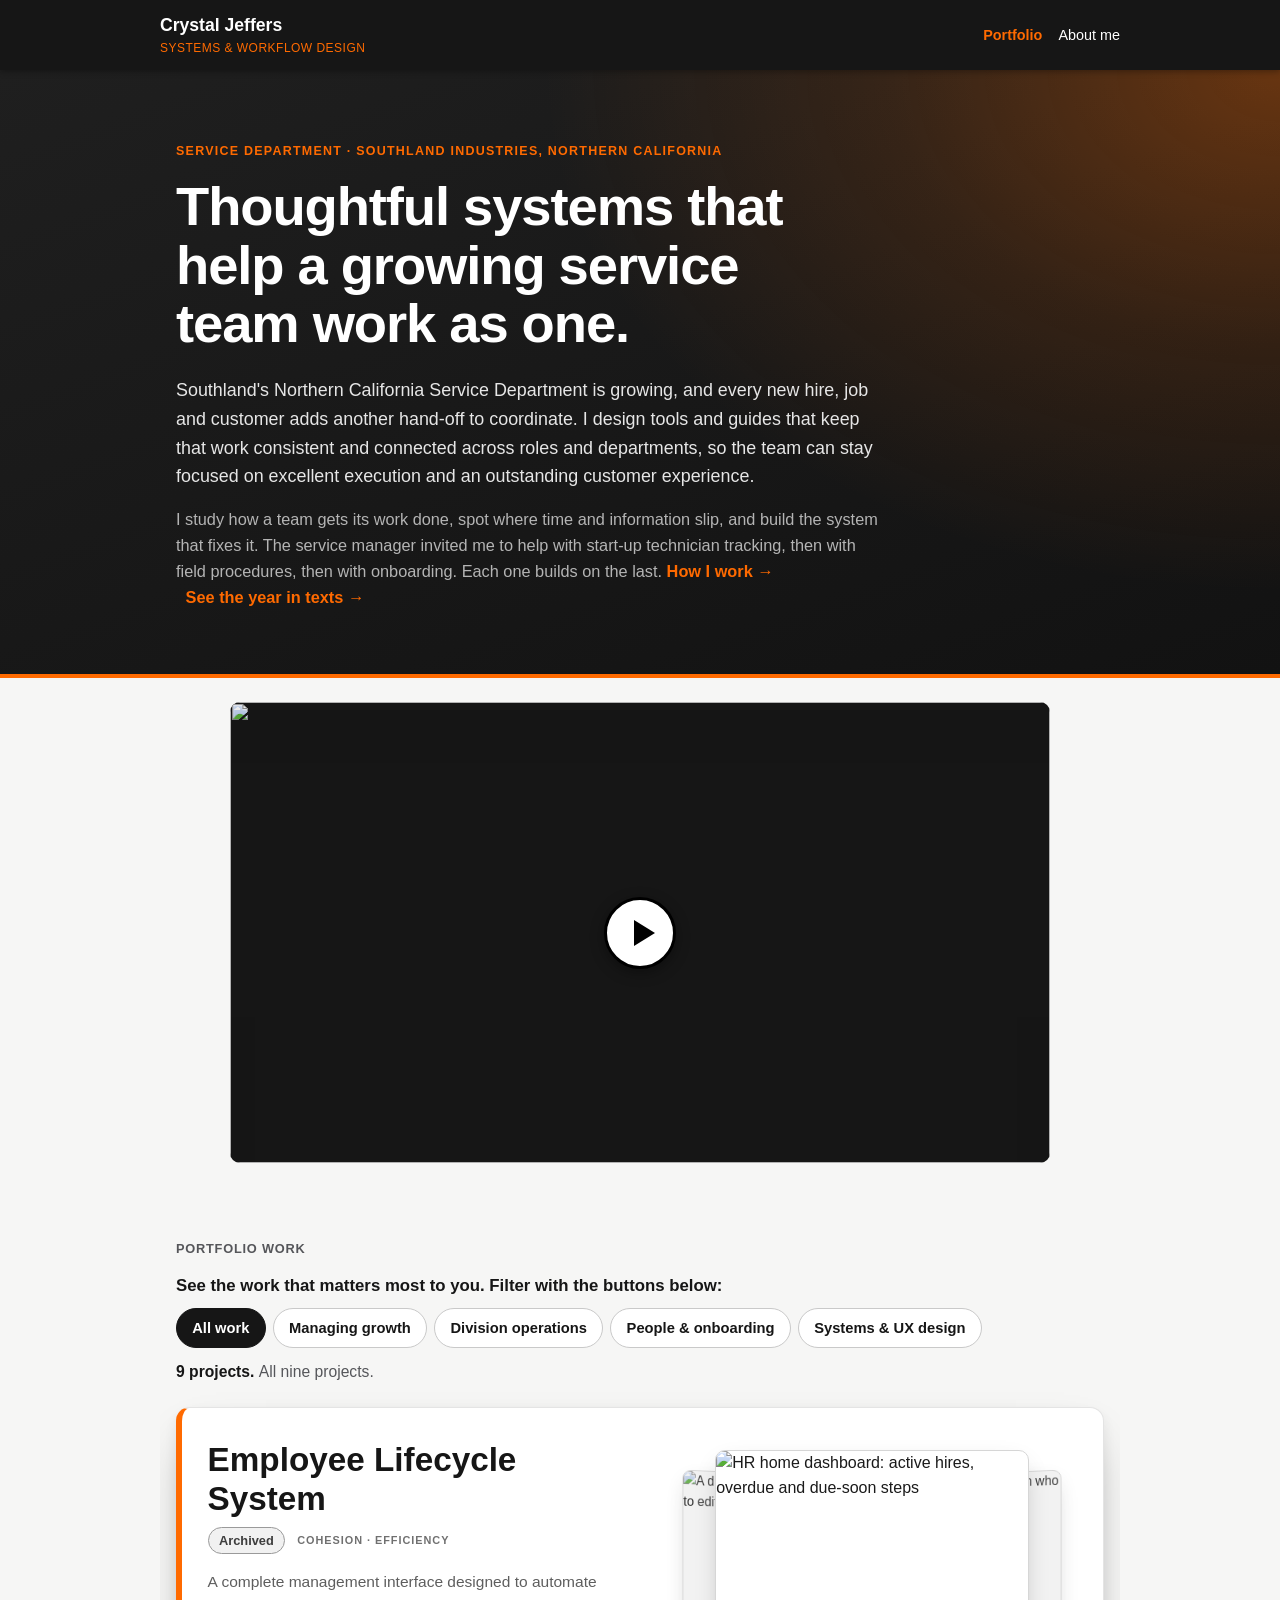
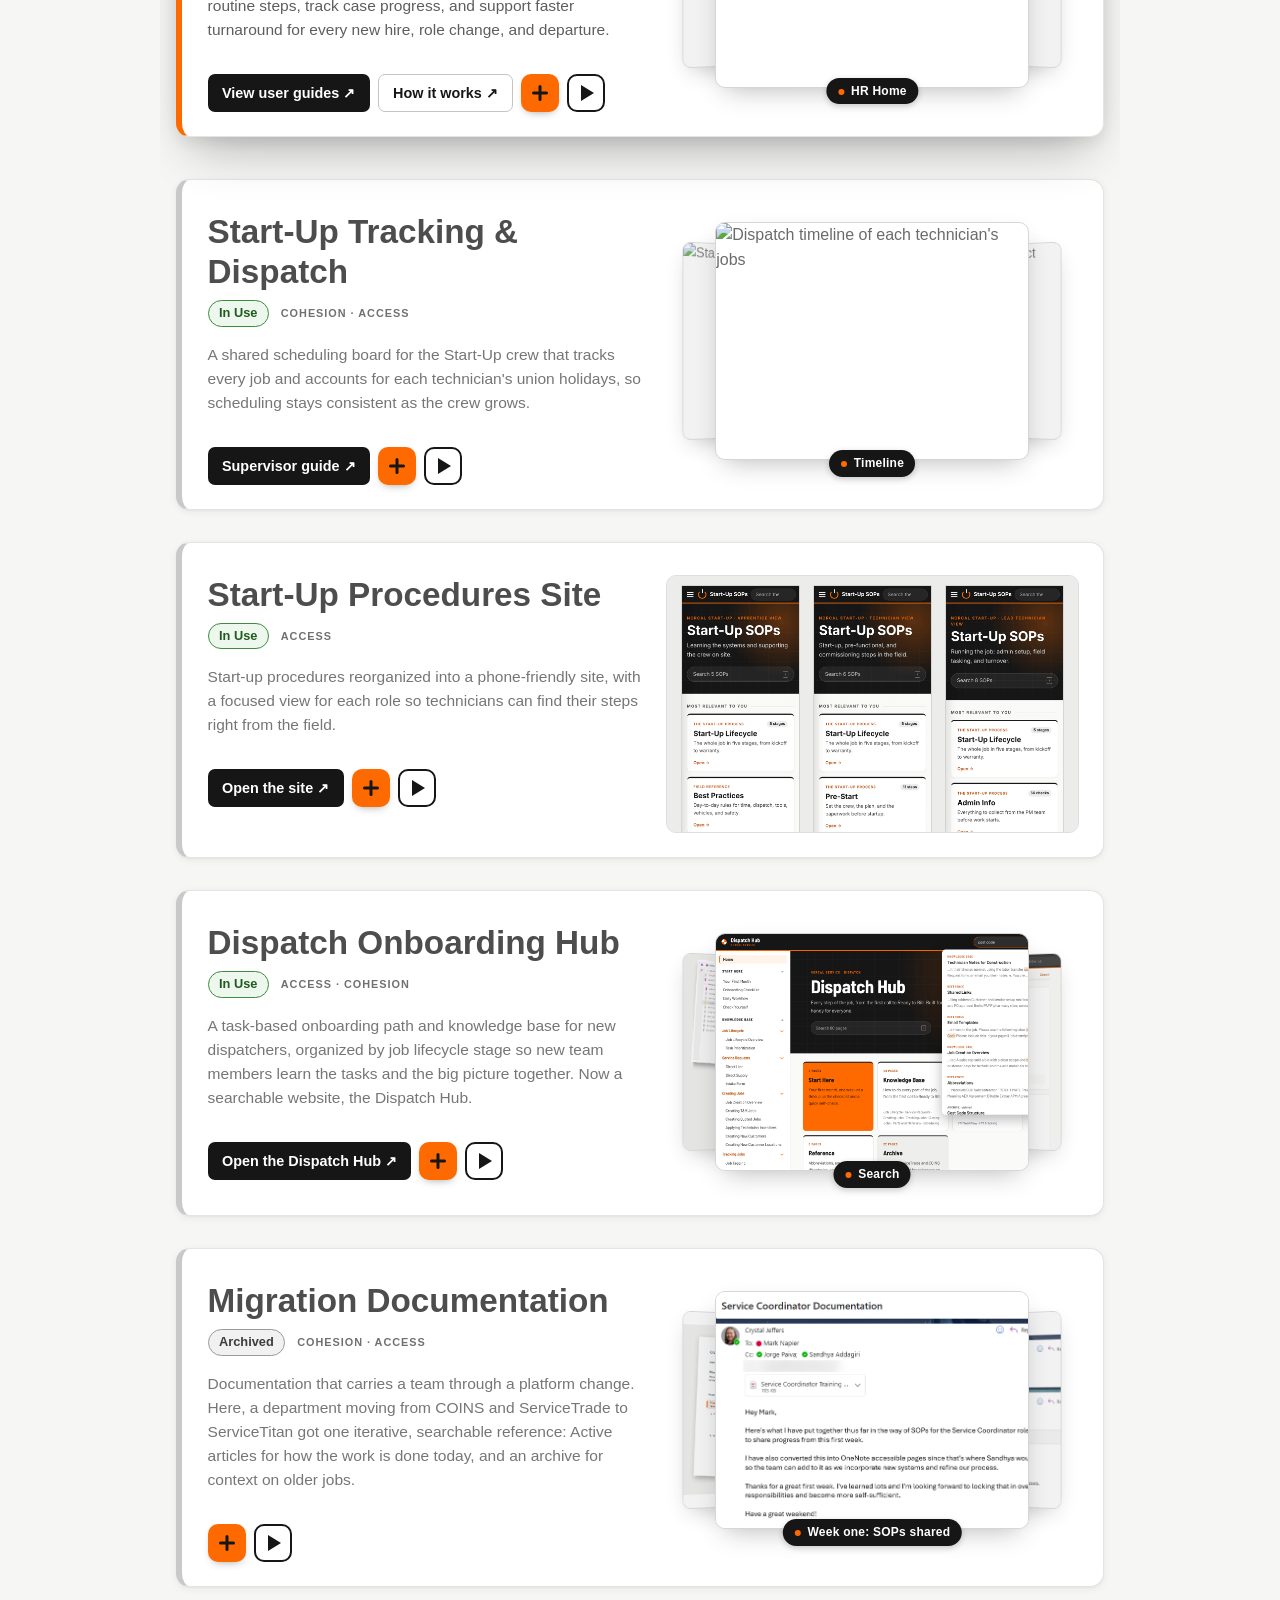
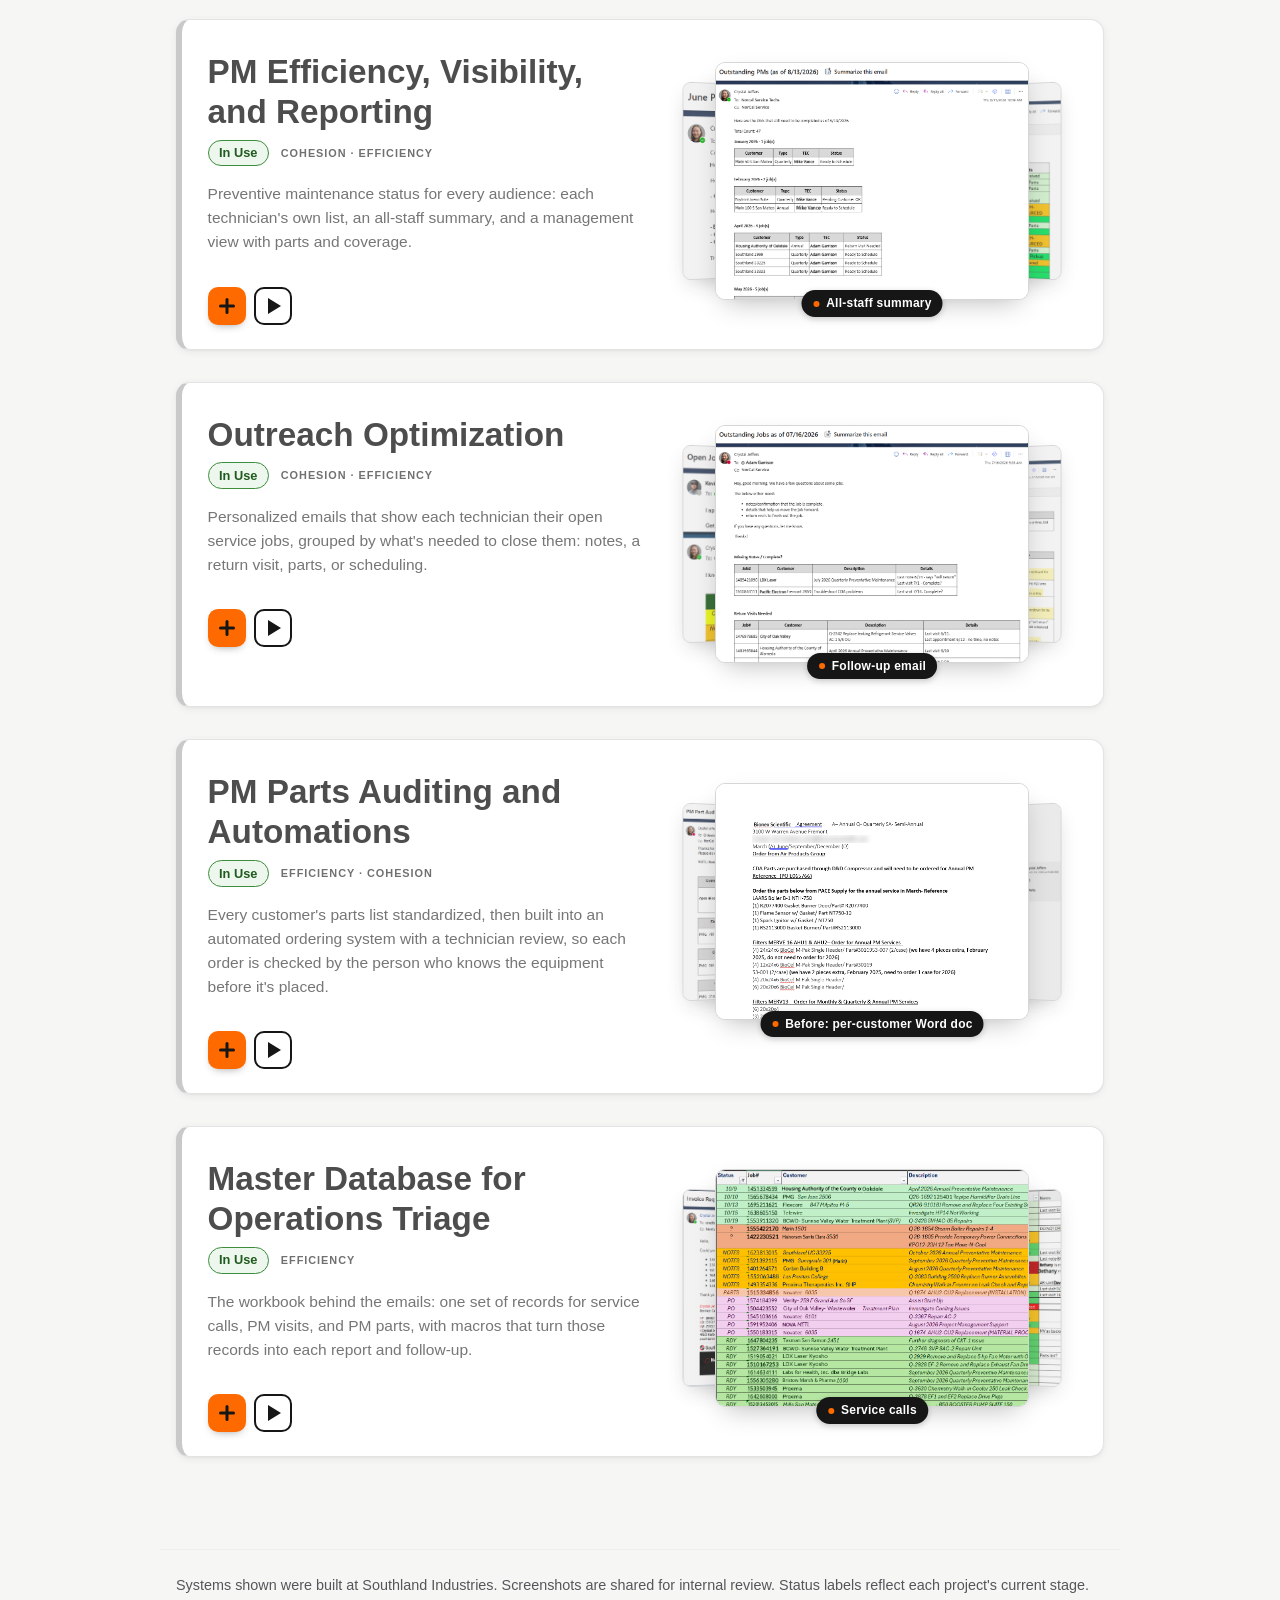
==== commit b0aa5b23: "Add portfolio videos: intro under hero plus 8 project videos Click-to-load YouTube players (privacy-" ====
--- a/index.html
+++ b/index.html
@@ -6,7 +6,7 @@
 <meta name="viewport" content="width=device-width, initial-scale=1.0">
 <title>Crystal Jeffers · Systems & Workflow Design</title>
 <meta name="description" content="Crystal Jeffers: thoughtful systems that help a growing service team work consistently, stay connected and serve customers well.">
-<link rel="stylesheet" href="assets/style.css?v=25">
+<link rel="stylesheet" href="assets/style.css?v=26">
 <script>
   /* Set up the My Focus fly-in before first paint. Safety net: if anything
      goes wrong, the cards are revealed after 4 seconds regardless. */
@@ -45,6 +45,13 @@
     <h2>Thoughtful systems that help a growing service team work as one.</h2>
     <p>Southland's Northern California Service Department is growing, and every new hire, job and customer adds another hand-off to coordinate. I design tools and guides that keep that work consistent and connected across roles and departments, so the team can stay focused on excellent execution and an outstanding customer experience.</p>
     <p class="hero-sub">I study how a team gets its work done, spot where time and information slip, and build the system that fixes it. The service manager invited me to help with start-up technician tracking, then with field procedures, then with onboarding. Each one builds on the last. <a class="hero-link" href="about.html">How I work &rarr;</a> <a class="hero-link hero-thread" href="about.html#review">See the year in texts &rarr;</a></p>
+  </div>
+</section>
+
+<!-- ===================== INTRO VIDEO ===================== -->
+<section class="intro-video" aria-label="Introduction video">
+  <div class="intro-video-inner">
+    <button type="button" class="yt" data-yt="JmiTxlk1pCI" aria-label="Play video: Introduction from Crystal"><img src="https://i.ytimg.com/vi/JmiTxlk1pCI/hqdefault.jpg" alt="" loading="lazy"><span class="yt-play" aria-hidden="true"></span></button>
   </div>
 </section>
 
@@ -146,7 +153,7 @@
           <div class="media-set">
         <div class="media-pane" data-pane="video" data-label="Video">
           <h5 class="pane-title">Video</h5>
-          <div class="video-soon"><span class="video-soon-icon" aria-hidden="true"></span><strong>Video coming soon</strong><span>A walkthrough of a case, from the first form to the completion email.</span></div>
+          <button type="button" class="yt" data-yt="covKIhBLeuY" aria-label="Play video: Employee Lifecycle System walkthrough"><img src="https://i.ytimg.com/vi/covKIhBLeuY/hqdefault.jpg" alt="" loading="lazy"><span class="yt-play" aria-hidden="true"></span></button>
         </div>
         <div class="media-pane" data-pane="starting" data-label="Starting Cases">
           <h5 class="pane-title">Starting Cases</h5>
@@ -255,7 +262,7 @@
           <div class="media-set">
         <div class="media-pane" data-pane="video" data-label="Video">
           <h5 class="pane-title">Video</h5>
-          <div class="video-soon"><span class="video-soon-icon" aria-hidden="true"></span><strong>Video coming soon</strong><span>A walkthrough of booking and moving a crew on the dispatch board.</span></div>
+          <button type="button" class="yt" data-yt="KJouj4muowU" aria-label="Play video: Start-Up Dispatch walkthrough"><img src="https://i.ytimg.com/vi/KJouj4muowU/hqdefault.jpg" alt="" loading="lazy"><span class="yt-play" aria-hidden="true"></span></button>
         </div>
         <div class="media-pane" data-pane="gallery" data-label="Gallery">
           <h5 class="pane-title">Gallery</h5>
@@ -328,7 +335,7 @@
           <div class="media-set">
         <div class="media-pane" data-pane="video" data-label="Video">
           <h5 class="pane-title">Video</h5>
-          <div class="video-soon"><span class="video-soon-icon" aria-hidden="true"></span><strong>Video coming soon</strong><span>A walkthrough of the site from a technician's phone.</span></div>
+          <button type="button" class="yt" data-yt="8gZnB0hG_Ro" aria-label="Play video: Start-Up SOPs walkthrough"><img src="https://i.ytimg.com/vi/8gZnB0hG_Ro/hqdefault.jpg" alt="" loading="lazy"><span class="yt-play" aria-hidden="true"></span></button>
         </div>
         <div class="media-pane" data-pane="early" data-label="Early Iterations">
           <h5 class="pane-title">Early Iterations</h5>
@@ -438,7 +445,7 @@
               <div class="media-set">
               <div class="media-pane" data-pane="video" data-label="Video">
                 <h5 class="pane-title">Video</h5>
-                <div class="video-soon"><span class="video-soon-icon" aria-hidden="true"></span><strong>Video coming soon</strong><span>A walkthrough of a blocked save, the fix, and a one-click restore.</span><button type="button" class="btn btn-light egg-launch">Watch the captioned clip for now</button></div>
+                <button type="button" class="yt" data-yt="6QcE5nBOjRQ" aria-label="Play video: Security and Reliability Hardening walkthrough"><img src="https://i.ytimg.com/vi/6QcE5nBOjRQ/hqdefault.jpg" alt="" loading="lazy"><span class="yt-play" aria-hidden="true"></span></button>
               </div>
               <div class="media-pane" data-pane="gallery" data-label="Gallery">
                 <h5 class="pane-title">Gallery</h5>
@@ -523,7 +530,7 @@
           <div class="media-set">
         <div class="media-pane" data-pane="video" data-label="Video">
           <h5 class="pane-title">Video</h5>
-          <div class="video-soon"><span class="video-soon-icon" aria-hidden="true"></span><strong>Video coming soon</strong><span>A walkthrough of a new dispatcher's first week in the Hub.</span></div>
+          <button type="button" class="yt" data-yt="F67CjYY9WoQ" aria-label="Play video: Dispatch Hub walkthrough"><img src="https://i.ytimg.com/vi/F67CjYY9WoQ/hqdefault.jpg" alt="" loading="lazy"><span class="yt-play" aria-hidden="true"></span></button>
         </div>
         <div class="media-pane" data-pane="early" data-label="Early Iterations">
           <h5 class="pane-title">Early Iterations</h5>
@@ -652,7 +659,7 @@
           <div class="media-set">
         <div class="media-pane" data-pane="video" data-label="Video">
           <h5 class="pane-title">Video</h5>
-          <div class="video-soon"><span class="video-soon-icon" aria-hidden="true"></span><strong>Video coming soon</strong><span>A walkthrough of how the reference moved from one platform to the next.</span></div>
+          <button type="button" class="yt" data-yt="860kzIOGCWo" aria-label="Play video: Platform Migration walkthrough"><img src="https://i.ytimg.com/vi/860kzIOGCWo/hqdefault.jpg" alt="" loading="lazy"><span class="yt-play" aria-hidden="true"></span></button>
         </div>
         <div class="media-pane" data-pane="gallery" data-label="Gallery">
           <h5 class="pane-title">Gallery</h5>
@@ -723,7 +730,7 @@
           <div class="media-set">
         <div class="media-pane" data-pane="video" data-label="Video">
           <h5 class="pane-title">Video</h5>
-          <div class="video-soon"><span class="video-soon-icon" aria-hidden="true"></span><strong>Video coming soon</strong><span>A walkthrough of how each PM email is built and read.</span></div>
+          <button type="button" class="yt" data-yt="2671DKq56-w" aria-label="Play video: PM Efficiency walkthrough"><img src="https://i.ytimg.com/vi/2671DKq56-w/hqdefault.jpg" alt="" loading="lazy"><span class="yt-play" aria-hidden="true"></span></button>
         </div>
         <div class="media-pane" data-pane="gallery" data-label="Gallery">
           <h5 class="pane-title">Gallery</h5>
@@ -792,7 +799,7 @@
           <div class="media-set">
         <div class="media-pane" data-pane="video" data-label="Video">
           <h5 class="pane-title">Video</h5>
-          <div class="video-soon"><span class="video-soon-icon" aria-hidden="true"></span><strong>Video coming soon</strong><span>A walkthrough of a follow-up run, from notes to replies.</span></div>
+          <button type="button" class="yt" data-yt="oB-dwLVbmA0" aria-label="Play video: Technician Follow-Ups walkthrough"><img src="https://i.ytimg.com/vi/oB-dwLVbmA0/hqdefault.jpg" alt="" loading="lazy"><span class="yt-play" aria-hidden="true"></span></button>
         </div>
         <div class="media-pane" data-pane="gallery" data-label="Gallery">
           <h5 class="pane-title">Gallery</h5>
@@ -1042,6 +1049,6 @@
   Systems shown were built at Southland Industries. Screenshots are shared for internal review. Status labels reflect each project's current stage.
 </footer>
 
-<script src="assets/site.js?v=19" defer></script>
+<script src="assets/site.js?v=20" defer></script>
 </body>
 </html>
--- a/assets/style.css
+++ b/assets/style.css
@@ -2187,3 +2187,14 @@
 .work-rail a[aria-current="location"] .rail-dot { border-color: var(--color-orange); box-shadow: 0 0 0 4px rgba(255,106,0,0.22); }
 .work-rail a:focus-visible { outline: 2px solid var(--color-orange); outline-offset: 2px; border-radius: 4px; }
 @media (prefers-reduced-motion: reduce) { .wp-fill, .rail-fill { transition: none; } }
+
+/* Videos: click-to-load player */
+.yt, .yt-frame { display: block; width: 100%; aspect-ratio: 16 / 9; border: 0; border-radius: 10px; background: var(--color-black); }
+.yt { position: relative; padding: 0; overflow: hidden; cursor: pointer; }
+.yt img { width: 100%; height: 100%; object-fit: cover; display: block; opacity: 0.92; transition: opacity 0.2s; }
+.yt:hover img { opacity: 1; }
+.yt-play { position: absolute; left: 50%; top: 50%; width: 72px; height: 72px; margin: -36px 0 0 -36px; border-radius: 50%; background: #fff; border: 3px solid #000; box-shadow: 0 4px 14px rgba(0,0,0,0.35); }
+.yt-play::after { content: ""; position: absolute; left: 27px; top: 20px; border-style: solid; border-width: 13px 0 13px 21px; border-color: transparent transparent transparent #000; }
+.yt:focus-visible { outline: 3px solid var(--color-orange); outline-offset: 3px; }
+.intro-video { padding: 1.5rem 1rem 0.5rem; }
+.intro-video-inner { max-width: 820px; margin: 0 auto; }
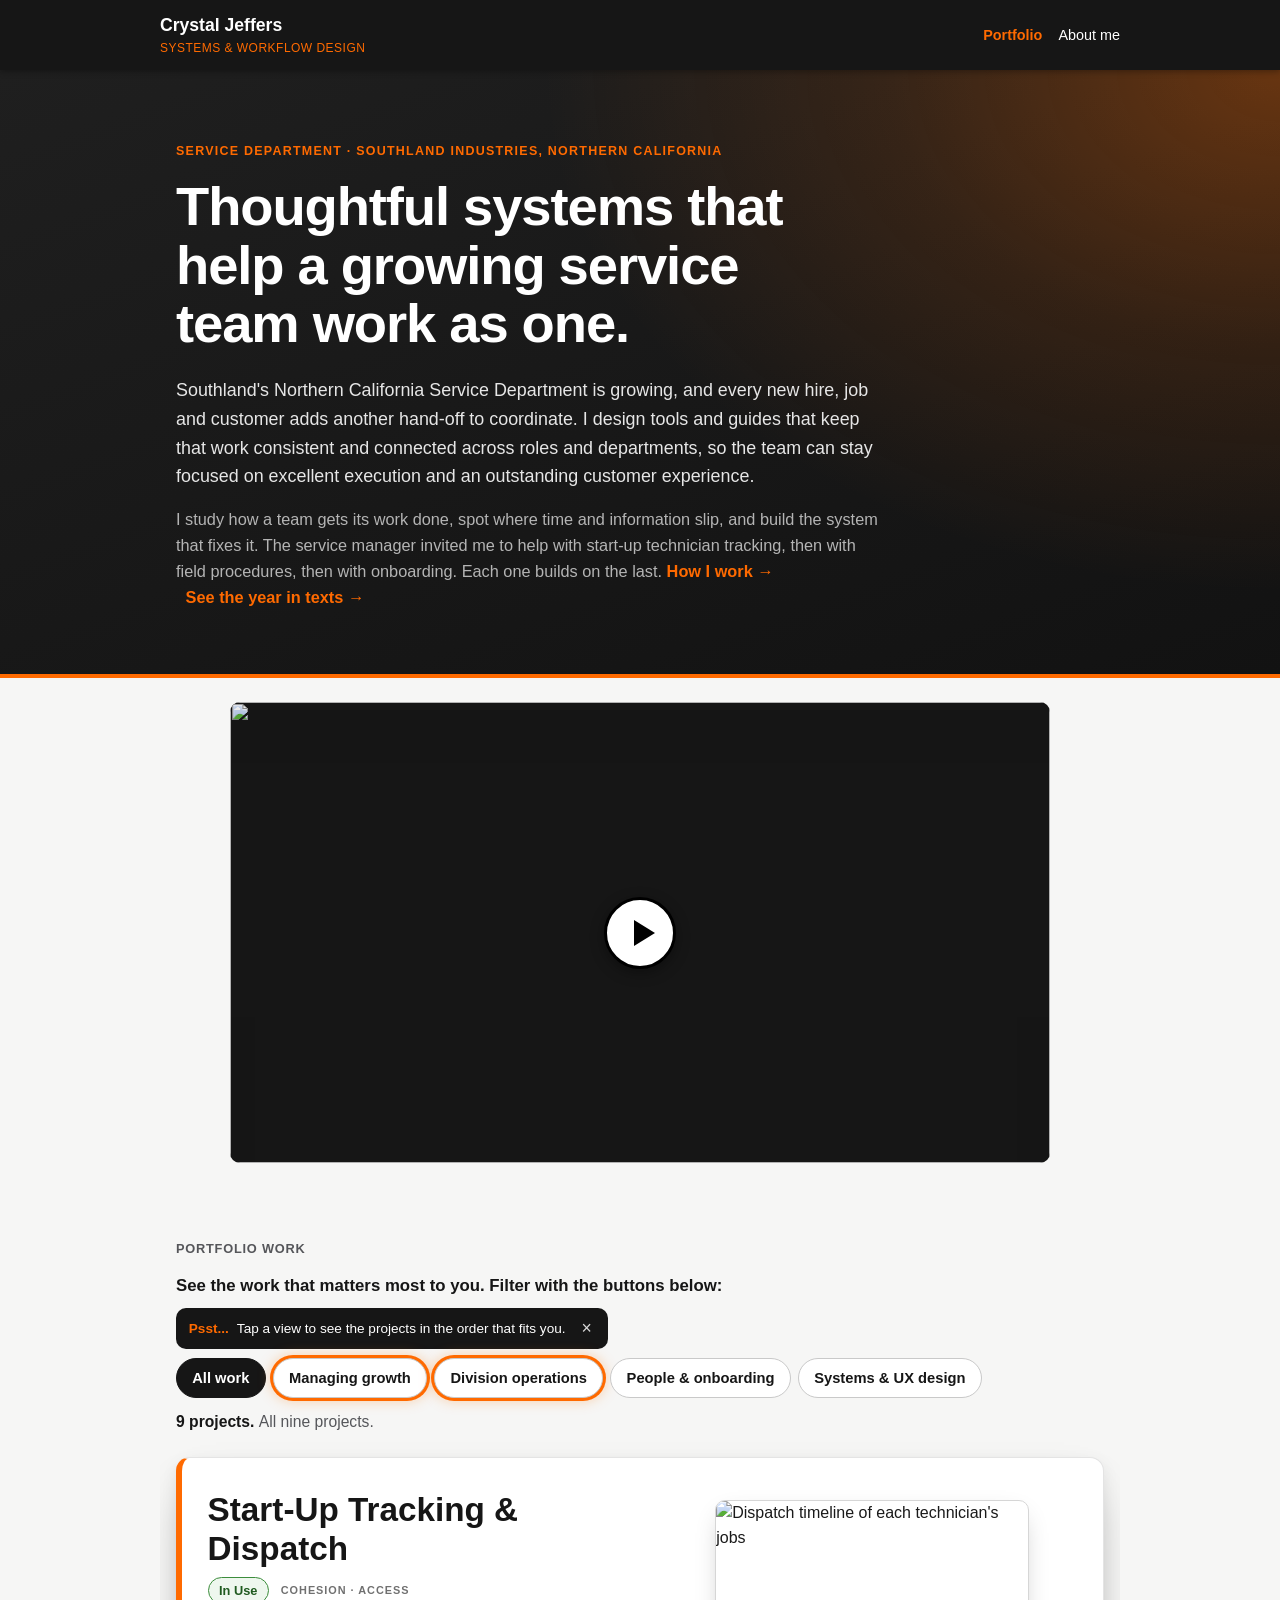
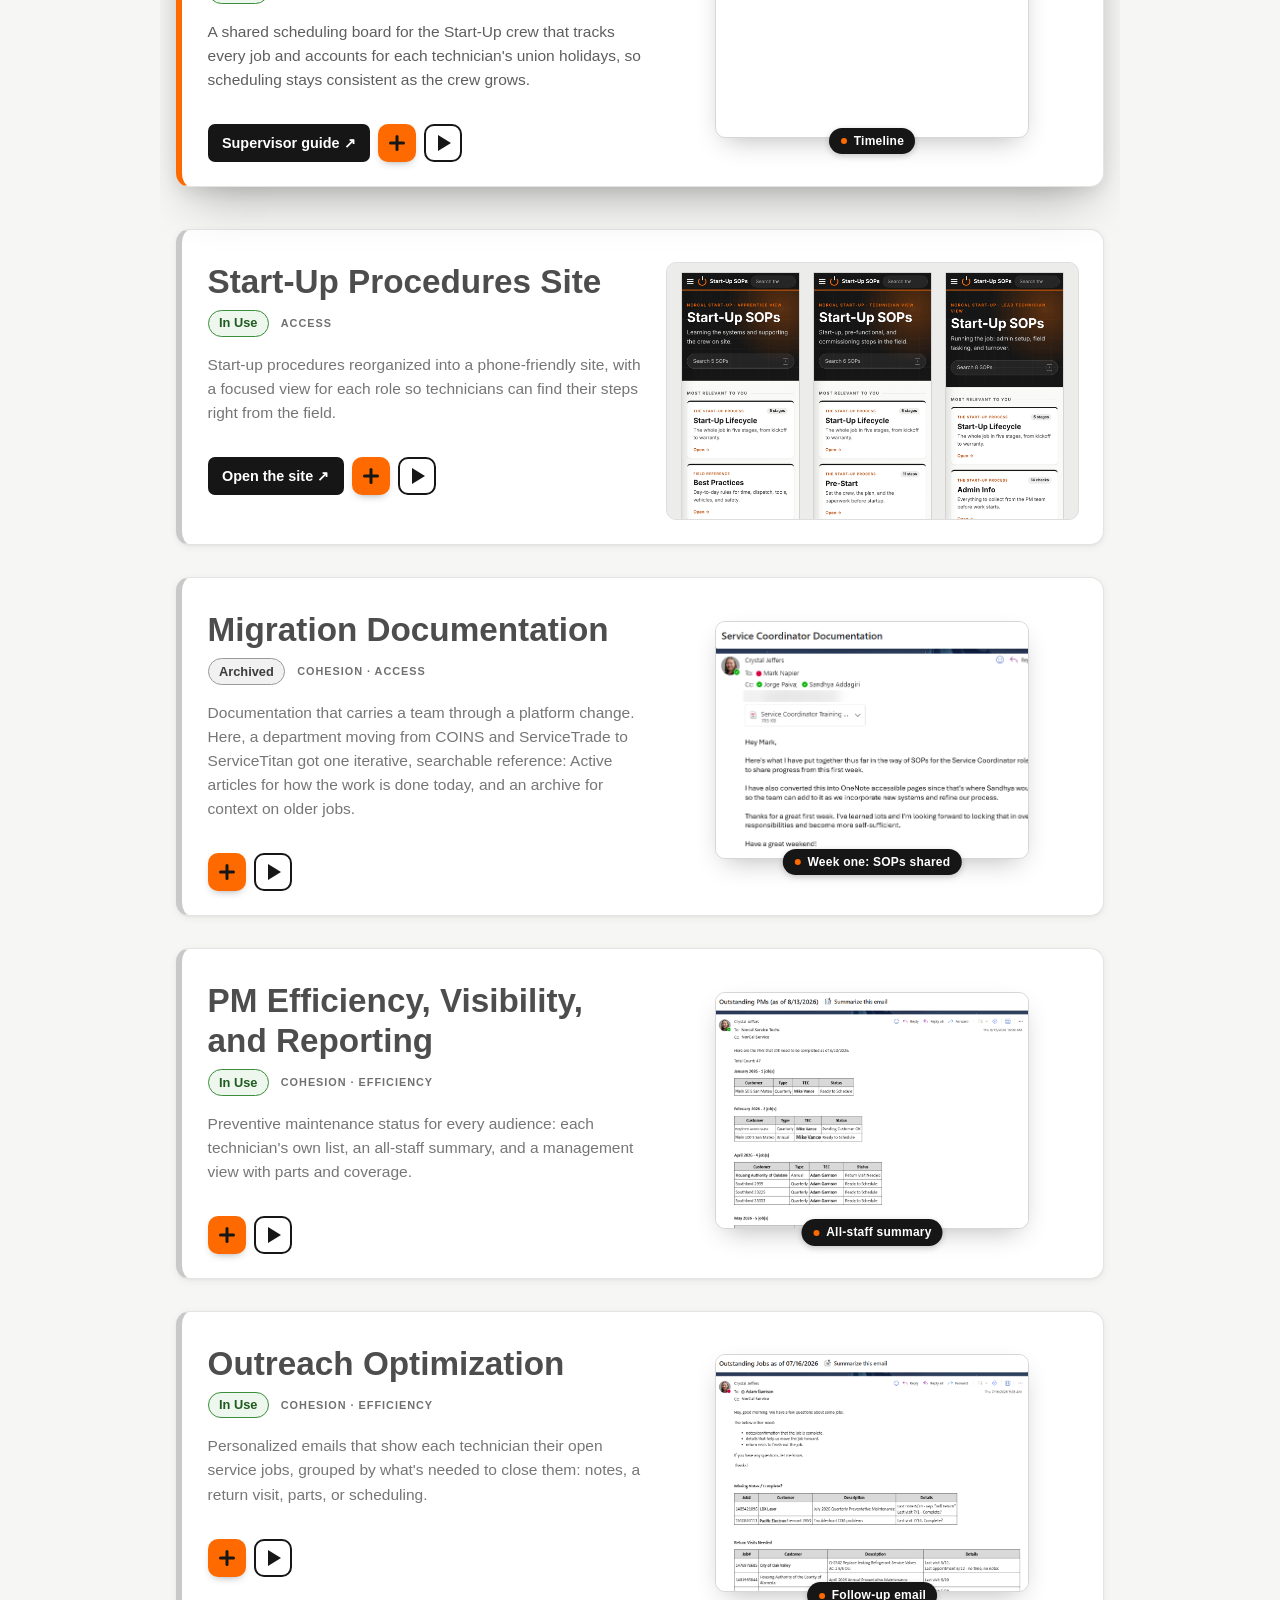
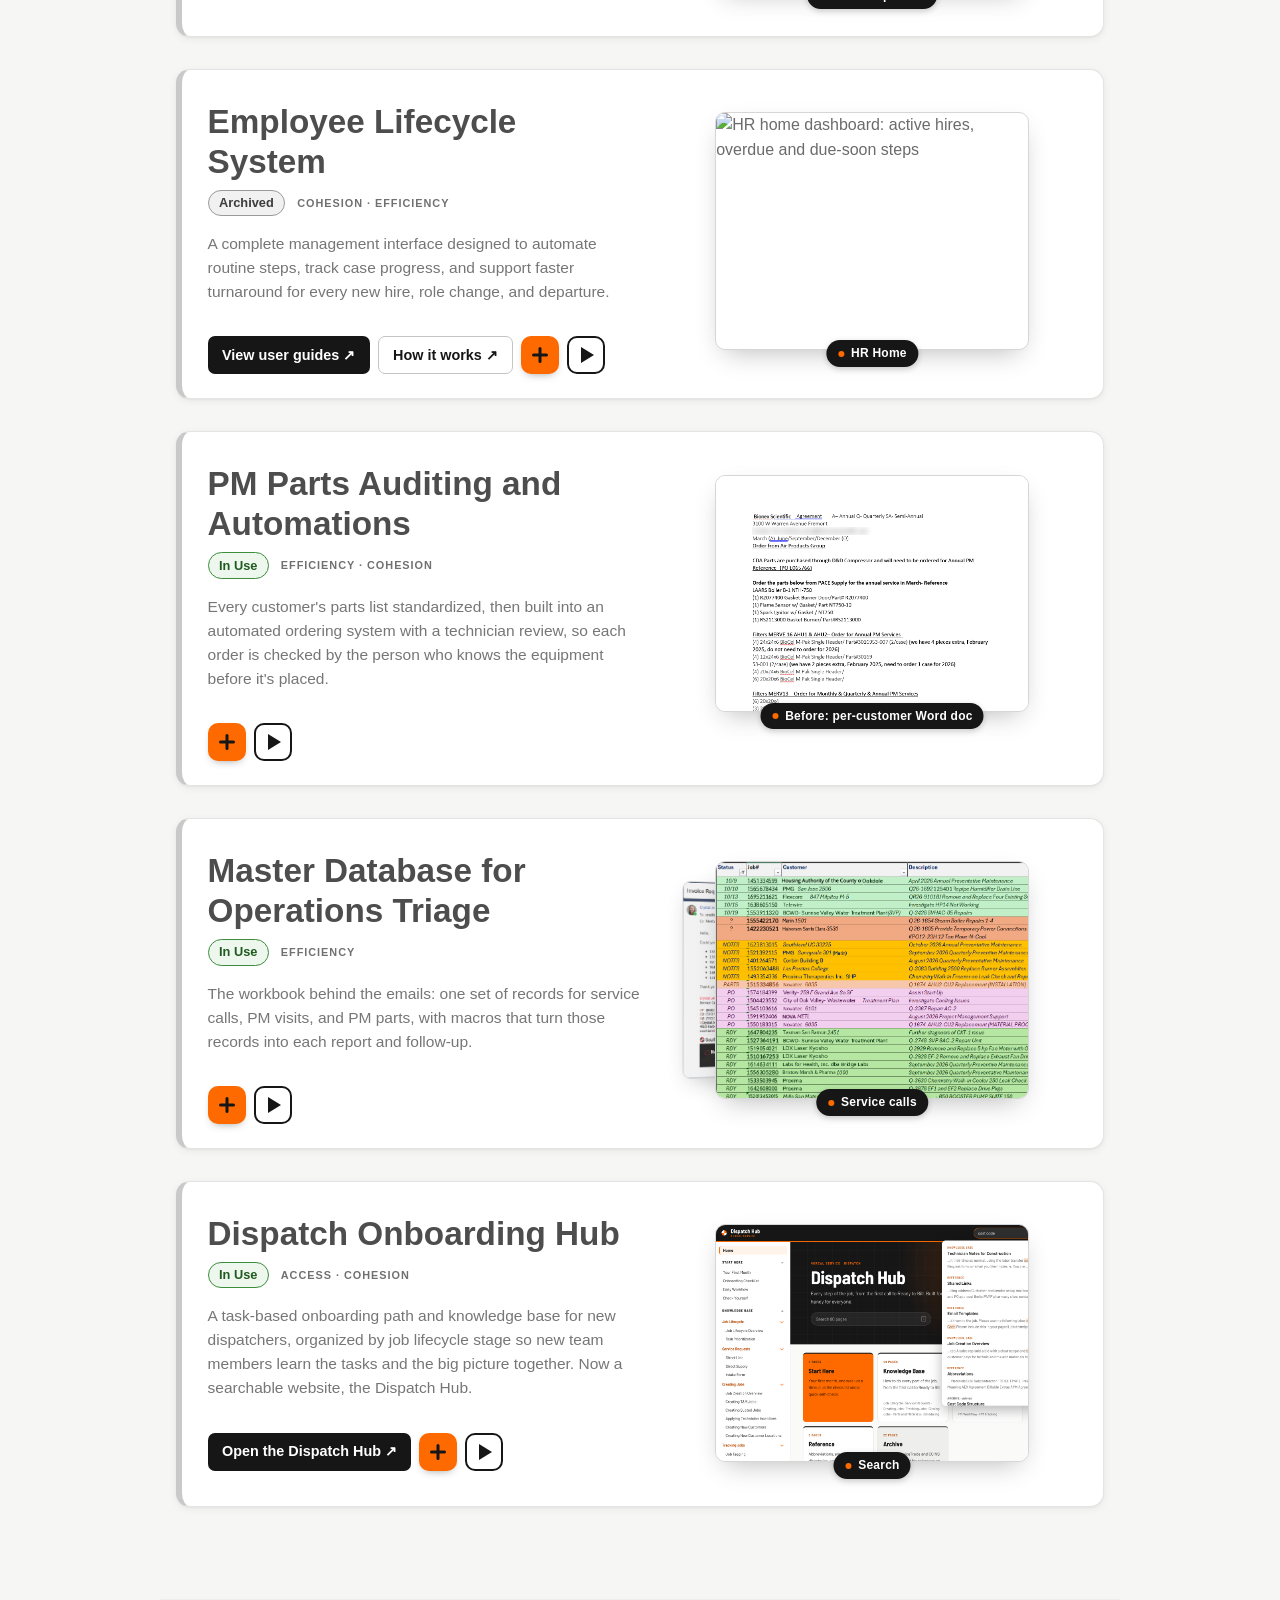
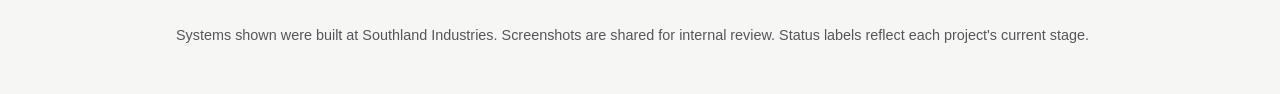
==== commit f25028e7: "Psst tag plays Security video, filter tip with moving outline, new card order - The "Psst... 14 peop" ====
--- a/index.html
+++ b/index.html
@@ -6,7 +6,7 @@
 <meta name="viewport" content="width=device-width, initial-scale=1.0">
 <title>Crystal Jeffers · Systems & Workflow Design</title>
 <meta name="description" content="Crystal Jeffers: thoughtful systems that help a growing service team work consistently, stay connected and serve customers well.">
-<link rel="stylesheet" href="assets/style.css?v=26">
+<link rel="stylesheet" href="assets/style.css?v=27">
 <script>
   /* Set up the My Focus fly-in before first paint. Safety net: if anything
      goes wrong, the cards are revealed after 4 seconds regardless. */
@@ -73,6 +73,7 @@
   <p class="section-label" role="heading" aria-level="2" id="work">Portfolio Work</p>
   <div class="lens-bar" role="group" aria-label="Filter projects by what matters most to you">
     <p class="lens-ask">See the work that matters most to you. Filter with the buttons below:</p>
+    <p class="lens-hint" hidden><b>Psst...</b> Tap a view to see the projects in the order that fits you. <button type="button" class="lens-hint-x" aria-label="Hide this tip">×</button></p>
     <div class="lens-buttons">
       <button type="button" class="lens" data-lens-id="all" aria-pressed="true"
         data-note="All nine projects.">All work</button>
@@ -94,116 +95,7 @@
   </div>
   <div class="work-list">
 
-  <!-- 1. Employee Lifecycle System -->
-  <article class="project" id="lifecycle" data-lens="growth operations people systems">
-    <div class="card-top">
-      <div class="card-text">
-        <div class="project-head">
-          <h3>Employee Lifecycle System</h3>
-        </div>
-        <p class="meta-row"><span class="status-pill done">Archived</span><span class="improves">Cohesion · Efficiency</span></p>
-        <p class="lede">A complete management interface designed to automate routine steps, track case progress, and support faster turnaround for every new hire, role change, and departure.</p>
-        <div class="project-links">
-          <a class="btn btn-dark" href="https://crystal-jeffers.github.io/onboarding/" target="_blank" rel="noopener">View user guides ↗</a>
-          <a class="btn btn-light" href="https://crystal-jeffers.github.io/onboarding/guide.html?role=hr&amp;file=guides%2Fhow-it-works.md" target="_blank" rel="noopener">How it works ↗</a>
-        </div>
-      </div>
-      <div class="card-media rotator" role="group" aria-label="A walk through the HR workspace">
-        <div class="slide" data-label="HR Home"><img src="https://crystal-jeffers.github.io/onboarding/assets/img/hr/hr-home-dashboard.png" alt="HR home dashboard: active hires, overdue and due-soon steps" loading="lazy"></div>
-        <div class="slide" data-label="Upcoming Risk"><img src="https://crystal-jeffers.github.io/onboarding/assets/img/hr/hr-program-insights.png" alt="Program insights: hires starting soon who are not yet ready" loading="lazy"></div>
-        <div class="slide" data-label="Case Progress"><img src="https://crystal-jeffers.github.io/onboarding/assets/img/hr/hr-case-progress.png" alt="Case progress: each step, its owner and status" loading="lazy"></div>
-        <div class="slide" data-label="Task Library"><img src="https://crystal-jeffers.github.io/onboarding/assets/img/hr/hr-task-library.png" alt="The shared task library" loading="lazy"></div>
-        <div class="slide" data-label="New Hire Kickoff"><img src="https://crystal-jeffers.github.io/onboarding/assets/img/forms/form-new-hire-kickoff.png" alt="New Hire Kickoff form" loading="lazy"></div>
-        <div class="slide" data-label="New Hire Email"><img src="https://crystal-jeffers.github.io/onboarding/assets/img/emails/email-new-case.png" alt="Email telling a manager a new hire was added to their team" loading="lazy"></div>
-        <div class="slide" data-label="Manager Triage"><img src="https://crystal-jeffers.github.io/onboarding/assets/img/manager/mgr-triage-detail.png" alt="Manager triage board with a step opened in detail" loading="lazy"></div>
-        <div class="slide" data-label="Draft Queue"><img src="https://crystal-jeffers.github.io/onboarding/assets/img/manager/mgr-draft-draft.png" alt="A drafted request email open and ready to edit" loading="lazy"></div>
-      </div>
-    </div>
-
-    <details class="case">
-      <summary><span class="when-closed">Challenge, build &amp; impact</span><span class="when-open">Close</span></summary>
-      <div class="case-body">
-        <div class="card-folder">
-        <section class="card-panel" data-tab="challenge" data-label="The Challenge">
-          <h4 class="panel-title">The challenge</h4>
-          <p>Bringing on a new hire involves IT, Safety, Fleet, Facilities, Accounting, and sometimes the union hall. The steps were written down, but not who owned each one across teams. People relied on memory or assumption to know who handled what, which made it hard to follow up and work as a team to make sure every new hire was fully set up on day one. Role changes and departures raised the same coordination needs, with added care for confidentiality. With Workday still months away and the workforce changing, Start-Up and Service needed something to hold the process together in the meantime.</p>
-        </section>
-        <section class="card-panel" data-tab="built" data-label="What I Built">
-          <h4 class="panel-title">What I built</h4>
-          <p class="built-summary">Every team can see which steps it owns, and every step is tracked through to confirmation, so new hires are fully set up on day one without relying on memory.</p>
-        </section>
-        <section class="card-panel" data-tab="details" data-label="Details">
-          <h4 class="panel-title">Details</h4>
-          <ul class="build-list">
-          <li class="build-item"><strong>One engine, three case types</strong><span>Onboarding, role change, and offboarding each start with one form and build their own checklist from a shared step library, filtered by role, location, union, vehicle, and more.</span></li>
-          <li class="build-item"><strong>One owner per step</strong><span>Every hand-off is split into a request step and a confirmation step, so nothing stalls between teams.</span></li>
-          <li class="build-item"><strong>Automation with judgment</strong><span>Managers choose whether routine emails send for them or wait as drafts. Sensitive cases, like involuntary exits, always wait for a person.</span></li>
-          <li class="build-item"><strong>Docs for each audience</strong><span>A guide site with separate paths for HR and managers, a timeline, an FAQ keyed to every email, and plain-language definitions.</span></li>
-          </ul>
-          <ul class="tags" aria-label="Skills used">
-          <li>Requirements from stakeholder docs</li><li>Data model</li><li>Rules engine</li><li>Human-in-the-loop</li><li>Role-based UX</li><li>Documentation</li>
-        </ul>
-        </section>
-        <section class="card-panel" data-tab="impact" data-label="Business Impact">
-          <h4 class="panel-title">Business impact</h4>
-          <p>The Manager Workspace carried Start-Up and Service through a period of workforce changes, so new hires were set up on day one while the company prepared for Workday. Clear ownership turned the hand-offs between HR, IT, Safety, Fleet, and Accounting into one shared checklist that every team could see and follow up on. Now that Workday handles most of the tracking, drafting, and request emails, the system is archived. The HR side was a design exercise in how two systems can share one process without confusion, and that thinking about visibility and ownership carries into onboarding readiness today.</p>
-        </section>
-        <section class="card-panel" data-tab="media" data-label="Media">
-          <h4 class="panel-title">Media</h4>
-          <div class="media-set">
-        <div class="media-pane" data-pane="video" data-label="Video">
-          <h5 class="pane-title">Video</h5>
-          <button type="button" class="yt" data-yt="covKIhBLeuY" aria-label="Play video: Employee Lifecycle System walkthrough"><img src="https://i.ytimg.com/vi/covKIhBLeuY/hqdefault.jpg" alt="" loading="lazy"><span class="yt-play" aria-hidden="true"></span></button>
-        </div>
-        <div class="media-pane" data-pane="starting" data-label="Starting Cases">
-          <h5 class="pane-title">Starting Cases</h5>
-          <p class="pane-intro">Managers start every case with a form, and HR approves it before any steps go out.</p>
-          <div class="carousel" aria-label="Starting cases">
-          <div class="carousel-track" tabindex="0">
-            <figure><img src="https://crystal-jeffers.github.io/onboarding/assets/img/forms/form-new-hire-kickoff.png" alt="New Hire Kickoff form" loading="lazy"><figcaption>New hire: one short form with the start date, role, and location. Every step for that hire is built from those answers, so no one retypes the details.</figcaption></figure>
-            <figure><img src="https://crystal-jeffers.github.io/onboarding/assets/img/emails/email-new-case.png" alt="Email telling a manager a new hire was added to their team" loading="lazy"><figcaption>The hiring manager hears right away, with a link to their steps, so they know what is coming before day one.</figcaption></figure>
-            <figure><img src="https://crystal-jeffers.github.io/onboarding/assets/img/forms/form-role-change.png" alt="Role Change form" loading="lazy"><figcaption>Role change: the manager picks the employee, and their current role, department, and manager fill in on their own. The manager only enters what is changing.</figcaption></figure>
-            <figure><img src="https://crystal-jeffers.github.io/onboarding/assets/img/emails/email-role-change-review.png" alt="Role change review email sent to HR" loading="lazy"><figcaption>HR approves before anything moves. The review email lists exactly what is changing, and no steps go out until HR marks it approved.</figcaption></figure>
-            <figure><img src="https://crystal-jeffers.github.io/onboarding/assets/img/forms/form-offboarding.png" alt="Offboarding form" loading="lazy"><figcaption>Departure: the manager starts it the same way, with the employee and their last day. HR adds separation notes, approves, and the offboarding steps go out.</figcaption></figure>
-          </div>
-          </div>
-        </div>
-        <div class="media-pane" data-pane="tracking" data-label="Tracking Cases">
-          <h5 class="pane-title">Tracking Cases</h5>
-          <p class="pane-intro">Once a case is approved, every step has an owner and a due date. Here is how a manager keeps up, from the first notice to the finish.</p>
-          <div class="carousel" aria-label="Tracking cases">
-          <div class="carousel-track" tabindex="0">
-            <figure><img src="https://crystal-jeffers.github.io/onboarding/assets/img/manager/mgr-dashboard.png" alt="Manager dashboard with hire progress" loading="lazy"><figcaption>Manager dashboard: active hires, overdue steps, steps due soon, and drafts ready to send, with each hire's progress bar below.</figcaption></figure>
-            <figure><img src="https://crystal-jeffers.github.io/onboarding/assets/img/manager/mgr-triage-detail.png" alt="Manager triage board with a step opened in detail" loading="lazy"><figcaption>Triage: the manager's own steps, sorted by status. One click opens a step with its instructions and notes.</figcaption></figure>
-            <figure><img src="https://crystal-jeffers.github.io/onboarding/assets/img/manager/mgr-draft-queue.png" alt="Draft queue of pre-written requests" loading="lazy"><figcaption>Draft queue: requests to other teams, like building access or a mobile device, come pre-written. The manager reviews and sends instead of starting from scratch.</figcaption></figure>
-            <figure><img src="https://crystal-jeffers.github.io/onboarding/assets/img/manager/mgr-quick-deploy.png" alt="Quick Deploy list of drafts by start date" loading="lazy"><figcaption>Quick Deploy: every draft for upcoming starts in one list, so a whole week of requests goes out in a few clicks.</figcaption></figure>
-            <figure><img src="https://crystal-jeffers.github.io/onboarding/assets/img/emails/email-hr-remind-manager.png" alt="HR check-in email listing overdue steps" loading="lazy"><figcaption>Overdue email: a check-in lists everything overdue on the team's cases, and who is responsible for each step.</figcaption></figure>
-            <figure><img src="https://crystal-jeffers.github.io/onboarding/assets/img/manager/mgr-overdue.png" alt="Overdue tasks grouped by hire" loading="lazy"><figcaption>Overdue tasks: the same list inside the workspace, grouped by hire, so steps get closed out right there.</figcaption></figure>
-            <figure><img src="https://crystal-jeffers.github.io/onboarding/assets/img/hr/hr-case-progress.png" alt="Case progress: each step, its owner and status" loading="lazy"><figcaption>Case progress: every step for one hire, its owner, and its status, so anyone can see what is left without asking.</figcaption></figure>
-            <figure><img src="https://crystal-jeffers.github.io/onboarding/assets/img/manager/mgr-email-settings.png" alt="Manager email settings" loading="lazy"><figcaption>Email settings: each manager chooses which notices they get. Security and audit emails always stay on.</figcaption></figure>
-            <figure><img src="https://crystal-jeffers.github.io/onboarding/assets/img/emails/email-case-complete.png" alt="Case complete email" loading="lazy"><figcaption>Complete: when every step is done, the case closes and a confirmation goes out.</figcaption></figure>
-          </div>
-          </div>
-        </div>
-        <div class="media-pane" data-pane="hr" data-label="HR Oversight">
-          <h5 class="pane-title">HR Oversight</h5>
-          <p class="pane-intro">HR sees every case at once, and keeps the step library current.</p>
-          <div class="carousel" aria-label="HR oversight">
-          <div class="carousel-track" tabindex="0">
-            <figure><img src="https://crystal-jeffers.github.io/onboarding/assets/img/hr/hr-home-dashboard.png" alt="HR home dashboard: active hires, overdue and due-soon steps" loading="lazy"><figcaption>HR home: every open case, and what is overdue, in one view.</figcaption></figure>
-            <figure><img src="https://crystal-jeffers.github.io/onboarding/assets/img/hr/hr-program-insights.png" alt="Program insights: hires starting soon who are not yet ready" loading="lazy"><figcaption>Upcoming risk: hires starting soon whose steps are behind, flagged before day one.</figcaption></figure>
-            <figure><img src="https://crystal-jeffers.github.io/onboarding/assets/img/hr/hr-task-library.png" alt="The shared task library" loading="lazy"><figcaption>The shared step library HR maintains. Every new case is built from it.</figcaption></figure>
-          </div>
-          </div>
-        </div>
-          </div>
-        </section>
-        </div>
-      </div>
-    </details>
-  </article>
-
-  <!-- 2. Start-Up Tracking & Dispatch -->
+  <!-- 1. Start-Up Tracking & Dispatch -->
   <article class="project" id="dispatch" data-lens="growth operations systems">
     <div class="card-top">
       <div class="card-text">
@@ -285,7 +177,7 @@
     </details>
   </article>
 
-<!-- 3. Start-Up Procedures Site -->
+<!-- 2. Start-Up Procedures Site -->
   <article class="project" id="sops" data-lens="people systems">
     <div class="card-top">
       <div class="card-text">
@@ -464,16 +356,479 @@
         </details>
       </div>
     </details>
-    <!-- Easter egg: a tag slides in a few seconds after the card opens. Tapping it plays a captioned clip.
+    <!-- Easter egg: a tag slides in a few seconds after the card opens. Tapping it plays the Security video in a pop-up.
          Each scene's captions are its .egg-cap lines. Timing follows the word count (about 150 words a minute). -->
     <div class="egg-dock" aria-live="polite">
-      <button type="button" class="egg-tag" aria-haspopup="dialog"><span class="egg-tag-play" aria-hidden="true"></span><span><b>Psst...</b> 14 people can edit this. Here's why it doesn't break.</span></button>
+      <button type="button" class="egg-tag" aria-haspopup="dialog" data-yt-modal="6QcE5nBOjRQ" data-yt-title="Security and Reliability Hardening"><span class="egg-tag-play" aria-hidden="true"></span><span><b>Psst...</b> 14 people can edit this. Here's why it doesn't break.</span></button>
       <button type="button" class="egg-hide" aria-label="Hide this tag">×</button>
     </div>
   
   </article>
 
-  <!-- 4. Dispatch Onboarding Hub -->
+  <!-- 3. Migration Documentation -->
+  <article class="project" id="migration" data-lens="operations people">
+    <div class="card-top">
+      <div class="card-text">
+        <div class="project-head">
+          <h3>Migration Documentation</h3>
+        </div>
+        <p class="meta-row"><span class="status-pill done">Archived</span><span class="improves">Cohesion · Access</span></p>
+        <p class="lede">Documentation that carries a team through a platform change. Here, a department moving from COINS and ServiceTrade to ServiceTitan got one iterative, searchable reference: Active articles for how the work is done today, and an archive for context on older jobs.</p>
+      </div>
+      <div class="card-media rotator" role="group" aria-label="Week-one documentation email and the Director's reply">
+        <div class="slide" data-label="Week one: SOPs shared"><img src="assets/img/migration/week-one-sops-email.png" alt="Email sharing the first week of Service Coordinator SOPs, also converted to editable OneNote pages" loading="lazy"></div>
+        <div class="slide" data-label="Director's reply"><img src="assets/img/migration/manager-endorsement.png" alt="Director's reply: Wow, this is great! Can you update this through the ServiceTitan rollout?" loading="lazy"></div>
+        <div class="slide fit" data-label="Migration plan"><img src="assets/img/dispatch-onboarding/combined/cross-platform-v2-v3.png" alt="Cross-Platform Workflow Overview in the PDF guide and in the Hub Archive" loading="lazy"></div>
+      </div>
+    </div>
+
+    <details class="case">
+      <summary><span class="when-closed">Challenge, build &amp; impact</span><span class="when-open">Close</span></summary>
+      <div class="case-body">
+        <div class="card-folder">
+        <section class="card-panel" data-tab="challenge" data-label="The Challenge">
+          <h4 class="panel-title">The challenge</h4>
+          <p>Shortly after I joined, the department began migrating from COINS and ServiceTrade to ServiceTitan. For months, work ran across all three systems while processes changed month to month. Much of the know-how was tribal knowledge: it lived in experienced people's memory and traveled by word of mouth, so the answer depended on who you asked and when they'd last checked. When details didn't match, small misses carried real costs: a PO coded as material instead of subcontractor, an invoice never uploaded and billing held up, parts that arrived without the technician hearing about it, or a job tracked in the wrong system.</p>
+        </section>
+        <section class="card-panel" data-tab="built" data-label="What I Built">
+          <h4 class="panel-title">What I built</h4>
+          <p class="built-summary">The team gained one reference it could trust: current steps in one place, with the history kept for context.</p>
+        </section>
+        <section class="card-panel" data-tab="details" data-label="Details">
+          <h4 class="panel-title">Details</h4>
+          <ol class="timeline">
+          <li><strong>Week-one SOPs</strong><span>Documented each Service Coordinator workflow in the existing systems and shared it with the Director.</span></li>
+          <li><strong>Living pages in the team's tools</strong><span>Converted into editable OneNote pages, where the team keeps its reference material, so anyone could add to them.</span></li>
+          <li><strong>Kept current through the rollout</strong><span>At the Director's request, updated each process as it moved to ServiceTitan, including a phased plan for which jobs closed out in ServiceTrade and which moved over.</span></li>
+          <li><strong>One consolidated ServiceTitan reference</strong><span>Revised and combined the SOPs shared by the Texas team into one cohesive document that's easier to search and scan.</span></li>
+          <li><strong>Active and Archive</strong><span>Organized into one searchable knowledge base: Active articles show how the work is done today, and an archive keeps the COINS and ServiceTrade steps for older jobs.</span></li>
+          <li class="is-end"><strong>Closeout</strong><span>As the last ServiceTrade jobs closed, legacy steps were archived and links pointed to the ServiceTitan articles. COINS steps stayed only where exception workflows still use it. My maintenance ended with the rollout.</span></li>
+        </ol>
+          <ul class="tags" aria-label="Skills used">
+          <li>Knowledge base design</li><li>Change management</li><li>Version control (Active / Archive)</li><li>Content consolidation</li>
+        </ul>
+        </section>
+        <section class="card-panel" data-tab="impact" data-label="Business Impact">
+          <h4 class="panel-title">Business impact</h4>
+          <p>Replaced tribal knowledge with a reference people could trust through the whole transition: fewer check-ins and less waiting for answers, fewer tasks redone because a small detail was forgotten, and coordinators who worked with confidence while every process was changing. The Director endorsed it in week one and asked that it continue through the rollout.</p>
+        </section>
+        <section class="card-panel" data-tab="media" data-label="Media">
+          <h4 class="panel-title">Media</h4>
+          <div class="media-set">
+        <div class="media-pane" data-pane="video" data-label="Video">
+          <h5 class="pane-title">Video</h5>
+          <button type="button" class="yt" data-yt="860kzIOGCWo" aria-label="Play video: Platform Migration walkthrough"><img src="https://i.ytimg.com/vi/860kzIOGCWo/hqdefault.jpg" alt="" loading="lazy"><span class="yt-play" aria-hidden="true"></span></button>
+        </div>
+        <div class="media-pane" data-pane="gallery" data-label="Gallery">
+          <h5 class="pane-title">Gallery</h5>
+          <div class="carousel" aria-label="Migration documentation screenshots">
+          <div class="carousel-track" tabindex="0">
+            <figure><img src="assets/img/dispatch-onboarding/combined/cross-platform-v2-v3.png" alt="Cross-Platform Workflow Overview in the PDF guide and in the Hub Archive" loading="lazy"><figcaption>The phased plan for moving work from ServiceTrade and COINS to ServiceTitan, first in the PDF guide and now in the Hub's Archive.</figcaption></figure>
+            <figure><img src="assets/img/migration/archive-coins-overview.png" alt="Archived COINS Workflow Overview in the Hub" loading="lazy"><figcaption>Legacy COINS steps live in the Archive, marked so no one follows them on a new job.</figcaption></figure>
+            <figure><img src="assets/img/migration/archive-servicetrade-jobs.png" alt="Archived Creating Jobs in ServiceTrade article in the Hub" loading="lazy"><figcaption>ServiceTrade job steps, kept for older jobs that started before the migration.</figcaption></figure>
+            <figure><img src="assets/img/dispatch-onboarding/10-archived-cost-code-structure.png" alt="Archived COINS cost code structure article" loading="lazy"><figcaption>COINS cost codes, kept for reading older jobs.</figcaption></figure>
+            <figure><img src="assets/img/migration/week-one-sops-email.png" alt="Week-one SOP email" loading="lazy"><figcaption>End of week one: Service Coordinator SOPs shared, plus editable OneNote pages.</figcaption></figure>
+            <figure><img src="assets/img/migration/manager-endorsement.png" alt="Director's reply" loading="lazy"><figcaption>The Director asked for it to continue through the ServiceTitan rollout.</figcaption></figure>
+          </div>
+          </div>
+        </div>
+          </div>
+        </section>
+        </div>
+      </div>
+    </details>
+  </article>
+
+  <!-- 4. PM Efficiency, Visibility, and Reporting -->
+  <article class="project" id="pm-reporting" data-lens="growth operations">
+    <div class="card-top">
+      <div class="card-text">
+        <div class="project-head">
+          <h3>PM Efficiency, Visibility, and Reporting</h3>
+        </div>
+        <p class="meta-row"><span class="status-pill live">In Use</span><span class="improves">Cohesion · Efficiency</span></p>
+        <p class="lede">Preventive maintenance status for every audience: each technician's own list, an all-staff summary, and a management view with parts and coverage.</p>
+      </div>
+      <div class="card-media rotator" role="group" aria-label="PM reports for staff, management and technicians">
+        <div class="slide" data-label="All-staff summary"><img src="assets/img/emails/pm-all-staff.png" alt="All-staff email listing outstanding PMs by month, technician, and status" loading="lazy"></div>
+        <div class="slide" data-label="Management view"><img src="assets/img/emails/pm-management-status.png" alt="Management status table color-coded by stage, with technician, backup, account manager, and parts" loading="lazy"></div>
+        <div class="slide" data-label="Technician email"><img src="assets/img/emails/pm-monthly-v1.png" alt="Monthly email listing one technician's PMs" loading="lazy"></div>
+      </div>
+    </div>
+
+    <details class="case">
+      <summary><span class="when-closed">Challenge, build &amp; impact</span><span class="when-open">Close</span></summary>
+      <div class="case-body">
+        <div class="card-folder">
+        <section class="card-panel" data-tab="challenge" data-label="The Challenge">
+          <h4 class="panel-title">The challenge</h4>
+          <p>Preventive maintenance is the work that's easiest to put off: the lowest margin and lowest priority, buried under quoted work. Visits get pushed down the road until the backlog is massive. In October 2026, some visits from August 2025 were still incomplete. That costs three ways. Revenue is lost, because past a certain point a missed visit can't be recouped. Trust breaks, when customers have to reach out themselves to get their maintenance scheduled. And risk grows, because PMs exist to catch problems early, and a missed one can become a costly failure. Lead technicians had no line of sight into which PMs had been started, stalled, or completed.</p>
+        </section>
+        <section class="card-panel" data-tab="built" data-label="What I Built">
+          <h4 class="panel-title">What I built</h4>
+          <p class="built-summary">Technicians, account managers, and leadership all see which PMs are started, stalled, or completed, so visits get scheduled, finished, and billed instead of buried.</p>
+        </section>
+        <section class="card-panel" data-tab="details" data-label="Details">
+          <h4 class="panel-title">Details</h4>
+          <ul class="build-list">
+          <li class="build-item"><strong>A monthly email per technician</strong><span>Only their outstanding and upcoming PMs, with sales and backup technicians copied so everyone covering the account stays informed.</span></li>
+          <li class="build-item"><strong>An all-staff summary</strong><span>Every outstanding PM by month, with the technician and its status: ready to schedule, pending customer OK, or return visit needed.</span></li>
+          <li class="build-item"><strong>A management view</strong><span>Color-coded by stage, with the job, technician, backup, account manager, and parts status on one line.</span></li>
+          </ul>
+          <ul class="tags" aria-label="Skills used">
+          <li>Reporting by audience</li><li>Excel VBA</li><li>Email automation</li><li>Information design</li>
+        </ul>
+        </section>
+        <section class="card-panel" data-tab="impact" data-label="Business Impact">
+          <h4 class="panel-title">Business impact</h4>
+          <p>PMs are where customer trust is kept or lost. With one shared view of every visit, the backlog stays visible and shrinks instead of growing. Many stalled PMs only need notes or tasking to close, and each one closed is billable work that would otherwise be left on the table. Keeping visits on schedule protects recurring maintenance revenue, keeps customers from having to chase us, and catches equipment problems while they're still small.</p>
+        </section>
+        <section class="card-panel" data-tab="media" data-label="Media">
+          <h4 class="panel-title">Media</h4>
+          <div class="media-set">
+        <div class="media-pane" data-pane="video" data-label="Video">
+          <h5 class="pane-title">Video</h5>
+          <button type="button" class="yt" data-yt="2671DKq56-w" aria-label="Play video: PM Efficiency walkthrough"><img src="https://i.ytimg.com/vi/2671DKq56-w/hqdefault.jpg" alt="" loading="lazy"><span class="yt-play" aria-hidden="true"></span></button>
+        </div>
+        <div class="media-pane" data-pane="gallery" data-label="Gallery">
+          <h5 class="pane-title">Gallery</h5>
+          <div class="carousel" aria-label="PM reporting screenshots">
+          <div class="carousel-track" tabindex="0">
+            <figure><img src="assets/img/emails/pm-all-staff.png" alt="All-staff outstanding PM summary" loading="lazy"><figcaption>All-staff summary: outstanding PMs by month, technician, and status.</figcaption></figure>
+            <figure><img src="assets/img/emails/pm-management-status.png" alt="Management PM status table" loading="lazy"><figcaption>Management view: stage, coverage, and parts at a glance.</figcaption></figure>
+            <figure><img src="assets/img/emails/pm-monthly-v1.png" alt="Technician monthly PM email" loading="lazy"><figcaption>First version of the monthly technician email.</figcaption></figure>
+          </div>
+          </div>
+        </div>
+          </div>
+        </section>
+        </div>
+      </div>
+    </details>
+  </article>
+
+  <!-- 5. Outreach Optimization -->
+  <article class="project" id="follow-ups" data-lens="growth operations systems">
+    <div class="card-top">
+      <div class="card-text">
+        <div class="project-head">
+          <h3>Outreach Optimization</h3>
+        </div>
+        <p class="meta-row"><span class="status-pill live">In Use</span><span class="improves">Cohesion · Efficiency</span></p>
+        <p class="lede">Personalized emails that show each technician their open service jobs, grouped by what's needed to close them: notes, a return visit, parts, or scheduling.</p>
+      </div>
+      <div class="card-media rotator" role="group" aria-label="A follow-up email, a technician's reply, and a thank-you">
+        <div class="slide" data-label="Follow-up email"><img src="assets/img/emails/followup-v2.png" alt="Follow-up email with open jobs in tables: missing notes and return visits needed" loading="lazy"></div>
+        <div class="slide" data-label="Technician replies"><img src="assets/img/emails/followup-tech-reply.png" alt="A technician's reply with an answer added under each job" loading="lazy"></div>
+        <div class="slide" data-label="Feedback"><img src="assets/img/emails/followup-feedback.png" alt="A technician replies 'I appreciate this. Thank you!!!' to a color-coded follow-up email" loading="lazy"></div>
+      </div>
+    </div>
+
+    <details class="case">
+      <summary><span class="when-closed">Challenge, build &amp; impact</span><span class="when-open">Close</span></summary>
+      <div class="case-body">
+        <div class="card-folder">
+        <section class="card-panel" data-tab="challenge" data-label="The Challenge">
+          <h4 class="panel-title">The challenge</h4>
+          <p>With 200 open jobs, follow-up was grouped by hand where possible. Because it was all manual, technicians inevitably heard from dispatch several times, with different orders or follow-up questions each time, and every round trip held up closing the job.</p>
+        </section>
+        <section class="card-panel" data-tab="built" data-label="What I Built">
+          <h4 class="panel-title">What I built</h4>
+          <p class="built-summary">Every open question for a technician goes out in one message with one click, so technicians answer once and jobs move to billing sooner.</p>
+        </section>
+        <section class="card-panel" data-tab="details" data-label="Details">
+          <h4 class="panel-title">Details</h4>
+          <ul class="build-list">
+          <li class="build-item"><strong>One email per technician</strong><span>Open jobs grouped by status: missing notes or confirmation, return visits needed, parts, and customer scheduling.</span></li>
+          <li class="build-item"><strong>A specific question on every line</strong><span>Each job shows its last visit and exactly what's needed to move it forward, so a reply can be one line.</span></li>
+          <li class="build-item"><strong>One click from note to send</strong><span>Dispatcher notes and clarification requests are linked to each job. Once a job has a note, a status, and an assigned technician, one click groups everything for that technician and sends it. No more manual consolidating.</span></li>
+          <li class="build-item"><strong>Refined with use</strong><span>The first version was color-coded by status. I realized the colors helped me more than the technicians, so the current version breaks each list into separate tables by category: cleaner and easier to scan, especially for long lists.</span></li>
+          </ul>
+          <ul class="tags" aria-label="Skills used">
+          <li>Excel VBA</li><li>Email automation</li><li>Information design</li><li>Iterating from feedback</li>
+        </ul>
+        </section>
+        <section class="card-panel" data-tab="impact" data-label="Business Impact">
+          <h4 class="panel-title">Business impact</h4>
+          <p>Closing jobs is how service work becomes revenue. Consolidated follow-up shortens the time between finished work and a billable job, so more jobs reach billing, revenue comes in sooner, and the department stays on pace with its revenue goals. Technicians spend less time on scattered requests and more on billable work, customer records stay current, and a 200-job backlog becomes a list that moves. Technicians have thanked me for the lists, a sign the format works for the people using it.</p>
+        </section>
+        <section class="card-panel" data-tab="media" data-label="Media">
+          <h4 class="panel-title">Media</h4>
+          <div class="media-set">
+        <div class="media-pane" data-pane="video" data-label="Video">
+          <h5 class="pane-title">Video</h5>
+          <button type="button" class="yt" data-yt="oB-dwLVbmA0" aria-label="Play video: Technician Follow-Ups walkthrough"><img src="https://i.ytimg.com/vi/oB-dwLVbmA0/hqdefault.jpg" alt="" loading="lazy"><span class="yt-play" aria-hidden="true"></span></button>
+        </div>
+        <div class="media-pane" data-pane="gallery" data-label="Gallery">
+          <h5 class="pane-title">Gallery</h5>
+          <div class="carousel" aria-label="Follow-up email screenshots">
+          <div class="carousel-track" tabindex="0">
+            <figure><img src="assets/img/emails/followup-v2.png" alt="Follow-up email with open jobs in tables: missing notes and return visits needed" loading="lazy"><figcaption>What a technician receives: one email with only their open jobs, split into tables by what each job needs, like missing notes or a return visit. They see what to do at a glance, without searching job by job.</figcaption></figure>
+            <figure><img src="assets/img/emails/followup-tech-reply.png" alt="A technician's reply with an answer added under each job" loading="lazy"><figcaption>How they answer: right under each job, in the same table. Every answer stays tied to its job number, so dispatch can update the record without a back-and-forth.</figcaption></figure>
+            <figure><img src="assets/img/emails/followup-feedback.png" alt="A technician replies with thanks to a color-coded follow-up email" loading="lazy"><figcaption>The first, color-coded version, and a technician's reply: "I appreciate this. Thank you!!!" The colors were later traded for separate tables, which are faster to scan on a long list.</figcaption></figure>
+          </div>
+          </div>
+        </div>
+          </div>
+        </section>
+        </div>
+      </div>
+    </details>
+  </article>
+
+  <!-- 6. Employee Lifecycle System -->
+  <article class="project" id="lifecycle" data-lens="growth operations people systems">
+    <div class="card-top">
+      <div class="card-text">
+        <div class="project-head">
+          <h3>Employee Lifecycle System</h3>
+        </div>
+        <p class="meta-row"><span class="status-pill done">Archived</span><span class="improves">Cohesion · Efficiency</span></p>
+        <p class="lede">A complete management interface designed to automate routine steps, track case progress, and support faster turnaround for every new hire, role change, and departure.</p>
+        <div class="project-links">
+          <a class="btn btn-dark" href="https://crystal-jeffers.github.io/onboarding/" target="_blank" rel="noopener">View user guides ↗</a>
+          <a class="btn btn-light" href="https://crystal-jeffers.github.io/onboarding/guide.html?role=hr&amp;file=guides%2Fhow-it-works.md" target="_blank" rel="noopener">How it works ↗</a>
+        </div>
+      </div>
+      <div class="card-media rotator" role="group" aria-label="A walk through the HR workspace">
+        <div class="slide" data-label="HR Home"><img src="https://crystal-jeffers.github.io/onboarding/assets/img/hr/hr-home-dashboard.png" alt="HR home dashboard: active hires, overdue and due-soon steps" loading="lazy"></div>
+        <div class="slide" data-label="Upcoming Risk"><img src="https://crystal-jeffers.github.io/onboarding/assets/img/hr/hr-program-insights.png" alt="Program insights: hires starting soon who are not yet ready" loading="lazy"></div>
+        <div class="slide" data-label="Case Progress"><img src="https://crystal-jeffers.github.io/onboarding/assets/img/hr/hr-case-progress.png" alt="Case progress: each step, its owner and status" loading="lazy"></div>
+        <div class="slide" data-label="Task Library"><img src="https://crystal-jeffers.github.io/onboarding/assets/img/hr/hr-task-library.png" alt="The shared task library" loading="lazy"></div>
+        <div class="slide" data-label="New Hire Kickoff"><img src="https://crystal-jeffers.github.io/onboarding/assets/img/forms/form-new-hire-kickoff.png" alt="New Hire Kickoff form" loading="lazy"></div>
+        <div class="slide" data-label="New Hire Email"><img src="https://crystal-jeffers.github.io/onboarding/assets/img/emails/email-new-case.png" alt="Email telling a manager a new hire was added to their team" loading="lazy"></div>
+        <div class="slide" data-label="Manager Triage"><img src="https://crystal-jeffers.github.io/onboarding/assets/img/manager/mgr-triage-detail.png" alt="Manager triage board with a step opened in detail" loading="lazy"></div>
+        <div class="slide" data-label="Draft Queue"><img src="https://crystal-jeffers.github.io/onboarding/assets/img/manager/mgr-draft-draft.png" alt="A drafted request email open and ready to edit" loading="lazy"></div>
+      </div>
+    </div>
+
+    <details class="case">
+      <summary><span class="when-closed">Challenge, build &amp; impact</span><span class="when-open">Close</span></summary>
+      <div class="case-body">
+        <div class="card-folder">
+        <section class="card-panel" data-tab="challenge" data-label="The Challenge">
+          <h4 class="panel-title">The challenge</h4>
+          <p>Bringing on a new hire involves IT, Safety, Fleet, Facilities, Accounting, and sometimes the union hall. The steps were written down, but not who owned each one across teams. People relied on memory or assumption to know who handled what, which made it hard to follow up and work as a team to make sure every new hire was fully set up on day one. Role changes and departures raised the same coordination needs, with added care for confidentiality. With Workday still months away and the workforce changing, Start-Up and Service needed something to hold the process together in the meantime.</p>
+        </section>
+        <section class="card-panel" data-tab="built" data-label="What I Built">
+          <h4 class="panel-title">What I built</h4>
+          <p class="built-summary">Every team can see which steps it owns, and every step is tracked through to confirmation, so new hires are fully set up on day one without relying on memory.</p>
+        </section>
+        <section class="card-panel" data-tab="details" data-label="Details">
+          <h4 class="panel-title">Details</h4>
+          <ul class="build-list">
+          <li class="build-item"><strong>One engine, three case types</strong><span>Onboarding, role change, and offboarding each start with one form and build their own checklist from a shared step library, filtered by role, location, union, vehicle, and more.</span></li>
+          <li class="build-item"><strong>One owner per step</strong><span>Every hand-off is split into a request step and a confirmation step, so nothing stalls between teams.</span></li>
+          <li class="build-item"><strong>Automation with judgment</strong><span>Managers choose whether routine emails send for them or wait as drafts. Sensitive cases, like involuntary exits, always wait for a person.</span></li>
+          <li class="build-item"><strong>Docs for each audience</strong><span>A guide site with separate paths for HR and managers, a timeline, an FAQ keyed to every email, and plain-language definitions.</span></li>
+          </ul>
+          <ul class="tags" aria-label="Skills used">
+          <li>Requirements from stakeholder docs</li><li>Data model</li><li>Rules engine</li><li>Human-in-the-loop</li><li>Role-based UX</li><li>Documentation</li>
+        </ul>
+        </section>
+        <section class="card-panel" data-tab="impact" data-label="Business Impact">
+          <h4 class="panel-title">Business impact</h4>
+          <p>The Manager Workspace carried Start-Up and Service through a period of workforce changes, so new hires were set up on day one while the company prepared for Workday. Clear ownership turned the hand-offs between HR, IT, Safety, Fleet, and Accounting into one shared checklist that every team could see and follow up on. Now that Workday handles most of the tracking, drafting, and request emails, the system is archived. The HR side was a design exercise in how two systems can share one process without confusion, and that thinking about visibility and ownership carries into onboarding readiness today.</p>
+        </section>
+        <section class="card-panel" data-tab="media" data-label="Media">
+          <h4 class="panel-title">Media</h4>
+          <div class="media-set">
+        <div class="media-pane" data-pane="video" data-label="Video">
+          <h5 class="pane-title">Video</h5>
+          <button type="button" class="yt" data-yt="covKIhBLeuY" aria-label="Play video: Employee Lifecycle System walkthrough"><img src="https://i.ytimg.com/vi/covKIhBLeuY/hqdefault.jpg" alt="" loading="lazy"><span class="yt-play" aria-hidden="true"></span></button>
+        </div>
+        <div class="media-pane" data-pane="starting" data-label="Starting Cases">
+          <h5 class="pane-title">Starting Cases</h5>
+          <p class="pane-intro">Managers start every case with a form, and HR approves it before any steps go out.</p>
+          <div class="carousel" aria-label="Starting cases">
+          <div class="carousel-track" tabindex="0">
+            <figure><img src="https://crystal-jeffers.github.io/onboarding/assets/img/forms/form-new-hire-kickoff.png" alt="New Hire Kickoff form" loading="lazy"><figcaption>New hire: one short form with the start date, role, and location. Every step for that hire is built from those answers, so no one retypes the details.</figcaption></figure>
+            <figure><img src="https://crystal-jeffers.github.io/onboarding/assets/img/emails/email-new-case.png" alt="Email telling a manager a new hire was added to their team" loading="lazy"><figcaption>The hiring manager hears right away, with a link to their steps, so they know what is coming before day one.</figcaption></figure>
+            <figure><img src="https://crystal-jeffers.github.io/onboarding/assets/img/forms/form-role-change.png" alt="Role Change form" loading="lazy"><figcaption>Role change: the manager picks the employee, and their current role, department, and manager fill in on their own. The manager only enters what is changing.</figcaption></figure>
+            <figure><img src="https://crystal-jeffers.github.io/onboarding/assets/img/emails/email-role-change-review.png" alt="Role change review email sent to HR" loading="lazy"><figcaption>HR approves before anything moves. The review email lists exactly what is changing, and no steps go out until HR marks it approved.</figcaption></figure>
+            <figure><img src="https://crystal-jeffers.github.io/onboarding/assets/img/forms/form-offboarding.png" alt="Offboarding form" loading="lazy"><figcaption>Departure: the manager starts it the same way, with the employee and their last day. HR adds separation notes, approves, and the offboarding steps go out.</figcaption></figure>
+          </div>
+          </div>
+        </div>
+        <div class="media-pane" data-pane="tracking" data-label="Tracking Cases">
+          <h5 class="pane-title">Tracking Cases</h5>
+          <p class="pane-intro">Once a case is approved, every step has an owner and a due date. Here is how a manager keeps up, from the first notice to the finish.</p>
+          <div class="carousel" aria-label="Tracking cases">
+          <div class="carousel-track" tabindex="0">
+            <figure><img src="https://crystal-jeffers.github.io/onboarding/assets/img/manager/mgr-dashboard.png" alt="Manager dashboard with hire progress" loading="lazy"><figcaption>Manager dashboard: active hires, overdue steps, steps due soon, and drafts ready to send, with each hire's progress bar below.</figcaption></figure>
+            <figure><img src="https://crystal-jeffers.github.io/onboarding/assets/img/manager/mgr-triage-detail.png" alt="Manager triage board with a step opened in detail" loading="lazy"><figcaption>Triage: the manager's own steps, sorted by status. One click opens a step with its instructions and notes.</figcaption></figure>
+            <figure><img src="https://crystal-jeffers.github.io/onboarding/assets/img/manager/mgr-draft-queue.png" alt="Draft queue of pre-written requests" loading="lazy"><figcaption>Draft queue: requests to other teams, like building access or a mobile device, come pre-written. The manager reviews and sends instead of starting from scratch.</figcaption></figure>
+            <figure><img src="https://crystal-jeffers.github.io/onboarding/assets/img/manager/mgr-quick-deploy.png" alt="Quick Deploy list of drafts by start date" loading="lazy"><figcaption>Quick Deploy: every draft for upcoming starts in one list, so a whole week of requests goes out in a few clicks.</figcaption></figure>
+            <figure><img src="https://crystal-jeffers.github.io/onboarding/assets/img/emails/email-hr-remind-manager.png" alt="HR check-in email listing overdue steps" loading="lazy"><figcaption>Overdue email: a check-in lists everything overdue on the team's cases, and who is responsible for each step.</figcaption></figure>
+            <figure><img src="https://crystal-jeffers.github.io/onboarding/assets/img/manager/mgr-overdue.png" alt="Overdue tasks grouped by hire" loading="lazy"><figcaption>Overdue tasks: the same list inside the workspace, grouped by hire, so steps get closed out right there.</figcaption></figure>
+            <figure><img src="https://crystal-jeffers.github.io/onboarding/assets/img/hr/hr-case-progress.png" alt="Case progress: each step, its owner and status" loading="lazy"><figcaption>Case progress: every step for one hire, its owner, and its status, so anyone can see what is left without asking.</figcaption></figure>
+            <figure><img src="https://crystal-jeffers.github.io/onboarding/assets/img/manager/mgr-email-settings.png" alt="Manager email settings" loading="lazy"><figcaption>Email settings: each manager chooses which notices they get. Security and audit emails always stay on.</figcaption></figure>
+            <figure><img src="https://crystal-jeffers.github.io/onboarding/assets/img/emails/email-case-complete.png" alt="Case complete email" loading="lazy"><figcaption>Complete: when every step is done, the case closes and a confirmation goes out.</figcaption></figure>
+          </div>
+          </div>
+        </div>
+        <div class="media-pane" data-pane="hr" data-label="HR Oversight">
+          <h5 class="pane-title">HR Oversight</h5>
+          <p class="pane-intro">HR sees every case at once, and keeps the step library current.</p>
+          <div class="carousel" aria-label="HR oversight">
+          <div class="carousel-track" tabindex="0">
+            <figure><img src="https://crystal-jeffers.github.io/onboarding/assets/img/hr/hr-home-dashboard.png" alt="HR home dashboard: active hires, overdue and due-soon steps" loading="lazy"><figcaption>HR home: every open case, and what is overdue, in one view.</figcaption></figure>
+            <figure><img src="https://crystal-jeffers.github.io/onboarding/assets/img/hr/hr-program-insights.png" alt="Program insights: hires starting soon who are not yet ready" loading="lazy"><figcaption>Upcoming risk: hires starting soon whose steps are behind, flagged before day one.</figcaption></figure>
+            <figure><img src="https://crystal-jeffers.github.io/onboarding/assets/img/hr/hr-task-library.png" alt="The shared task library" loading="lazy"><figcaption>The shared step library HR maintains. Every new case is built from it.</figcaption></figure>
+          </div>
+          </div>
+        </div>
+          </div>
+        </section>
+        </div>
+      </div>
+    </details>
+  </article>
+
+  <!-- 7. PM Parts Auditing and Automations -->
+  <article class="project" id="pm-parts" data-lens="growth operations">
+    <div class="card-top">
+      <div class="card-text">
+        <div class="project-head">
+          <h3>PM Parts Auditing and Automations</h3>
+        </div>
+        <p class="meta-row"><span class="status-pill live">In Use</span><span class="improves">Efficiency · Cohesion</span></p>
+        <p class="lede">Every customer's parts list standardized, then built into an automated ordering system with a technician review, so each order is checked by the person who knows the equipment before it's placed.</p>
+      </div>
+      <div class="card-media rotator" role="group" aria-label="Parts lists before and after, the ordering sheet, audit tracking and the technician audit email">
+        <div class="slide" data-label="Before: per-customer Word doc"><img src="assets/img/parts/before-word-doc.png" alt="Original parts document mixing notes, vendors and quantities" loading="lazy"></div>
+        <div class="slide" data-label="After: standardized doc"><img src="assets/img/parts/after-standardized-doc.png" alt="Rewritten parts document organized by service type and vendor" loading="lazy"></div>
+        <div class="slide" data-label="PM parts list"><img src="assets/img/parts/pm-parts-list.png" alt="Excel parts list by customer, type, vendor, and parts" loading="lazy"></div>
+        <div class="slide" data-label="Audit tracking"><img src="assets/img/parts/part-list-audit.png" alt="Part list audit sheet with each technician's monthly sign-off" loading="lazy"></div>
+        <div class="slide" data-label="Technician audit"><img src="assets/img/emails/pm-parts-audit.png" alt="PM Part Audit email for technician review" loading="lazy"></div>
+      </div>
+    </div>
+
+    <details class="case">
+      <summary><span class="when-closed">Challenge, build &amp; impact</span><span class="when-open">Close</span></summary>
+      <div class="case-body">
+        <div class="card-folder">
+        <section class="card-panel" data-tab="challenge" data-label="The Challenge">
+          <h4 class="panel-title">The challenge</h4>
+          <p>Each customer's PM parts lived in its own Word document, with vendors, quantities, part numbers, and inventory notes mixed together, and every document laid out differently. Keeping them current took constant attention, and when one customer had several orders in a month, telling the orders apart took extra effort.</p>
+        </section>
+        <section class="card-panel" data-tab="built" data-label="What I Built">
+          <h4 class="panel-title">What I built</h4>
+          <p class="built-summary">Any coordinator can order any customer's PM parts correctly, and the technician who knows the equipment verifies each order before money is spent.</p>
+        </section>
+        <section class="card-panel" data-tab="details" data-label="Details">
+          <h4 class="panel-title">Details</h4>
+          <ul class="build-list">
+          <li class="build-item"><strong>Every parts document rewritten to one standard</strong><span>I reorganized each customer's document by service type and vendor, matching how the team already worked, so any coordinator can read any list.</span></li>
+          <li class="build-item"><strong>An ordering system on top</strong><span>An Excel parts list by customer, type, and vendor, with macros that build each order and give it its own correct PO number, even when one customer has several orders in a month.</span></li>
+          <li class="build-item"><strong>A parts audit before ordering</strong><span>Each technician gets the upcoming parts lists for their sites to confirm or edit. Their sign-off is tracked month by month before anything is ordered.</span></li>
+          <li class="build-item"><strong>Order tracking through pickup</strong><span>Each order's status, from sent to received to will-call pickup, is visible at a glance.</span></li>
+        </ul>
+          <ul class="tags" aria-label="Skills used">
+          <li>Content standardization</li><li>Excel VBA</li><li>Quality control design</li><li>Human-in-the-loop</li>
+        </ul>
+        </section>
+        <section class="card-panel" data-tab="impact" data-label="Business Impact">
+          <h4 class="panel-title">Business impact</h4>
+          <p>Reflects a commitment to excellence, with no shortcuts on what goes to a customer's site. Standard lists make the work transferable, the technician who knows the equipment reviews each order, and clear PO numbers make every order easy to trace.</p>
+        </section>
+        <section class="card-panel" data-tab="media" data-label="Media">
+          <h4 class="panel-title">Media</h4>
+          <div class="media-set">
+        <div class="media-pane" data-pane="video" data-label="Video">
+          <h5 class="pane-title">Video</h5>
+          <div class="video-soon"><span class="video-soon-icon" aria-hidden="true"></span><strong>Video coming soon</strong><span>A walkthrough of a parts audit, from review to order.</span></div>
+        </div>
+        <div class="media-pane" data-pane="gallery" data-label="Gallery">
+          <h5 class="pane-title">Gallery</h5>
+          <div class="carousel" aria-label="PM parts screenshots">
+          <div class="carousel-track" tabindex="0">
+            <figure><img src="assets/img/parts/before-after.png" alt="The same customer's parts document before and after: mixed notes on the left, organized by service type and vendor on the right" loading="lazy"><figcaption>Before and after: the same customer's parts document, rewritten to one standard by service type and vendor.</figcaption></figure>
+            <figure><img src="assets/img/parts/pm-parts-list.png" alt="Excel PM parts list" loading="lazy"><figcaption>The ordering system: every customer's parts by type and vendor.</figcaption></figure>
+            <figure><img src="assets/img/parts/part-list-audit.png" alt="Part list audit sheet with monthly OK and Sent marks" loading="lazy"><figcaption>Audit tracking: each technician's sign-off, month by month.</figcaption></figure>
+            <figure><img src="assets/img/emails/pm-parts-audit.png" alt="PM Part Audit email" loading="lazy"><figcaption>The audit email technicians review before anything is ordered.</figcaption></figure>
+            <figure><img src="assets/img/parts/parts-order-tracker.png" alt="Order tracker color-coded by status" loading="lazy"><figcaption>Order tracking: sent, received, or ready for will-call pickup.</figcaption></figure>
+          </div>
+          </div>
+        </div>
+          </div>
+        </section>
+        </div>
+      </div>
+    </details>
+  </article>
+
+  <!-- 8. Master Database for Operations Triage -->
+  <article class="project" id="database" data-lens="growth operations systems">
+    <div class="card-top">
+      <div class="card-text">
+        <div class="project-head">
+          <h3>Master Database for Operations Triage</h3>
+        </div>
+        <p class="meta-row"><span class="status-pill live">In Use</span><span class="improves">Efficiency</span></p>
+        <p class="lede">The workbook behind the emails: one set of records for service calls, PM visits, and PM parts, with macros that turn those records into each report and follow-up.</p>
+      </div>
+      <div class="card-media rotator" role="group" aria-label="Service calls, PM visits, parts, and invoice request sheets">
+        <div class="slide" data-label="Service calls"><img src="assets/img/database/service-dispatch.png" alt="Service call sheet with status, technician, and notes" loading="lazy"></div>
+        <div class="slide" data-label="PM visits"><img src="assets/img/database/pm-dispatch.png" alt="PM visit sheet with month, type, technician, backup, and parts status" loading="lazy"></div>
+        <div class="slide" data-label="PM parts"><img src="assets/img/database/pm-parts-lists.png" alt="PM parts list by customer, vendor, and order type" loading="lazy"></div>
+        <div class="slide" data-label="Invoice requests"><img src="assets/img/database/consolidated-invoice-request-data.png" alt="Open purchase orders by vendor with the date each request was sent" loading="lazy"></div>
+        <div class="slide" data-label="Vendor email"><img src="assets/img/database/consolidated-invoice-request-email.png" alt="Email to a vendor listing every PO that needs an invoice" loading="lazy"></div>
+      </div>
+    </div>
+
+    <details class="case">
+      <summary><span class="when-closed">Challenge, build &amp; impact</span><span class="when-open">Close</span></summary>
+      <div class="case-body">
+        <div class="card-folder">
+        <section class="card-panel" data-tab="challenge" data-label="The Challenge">
+          <h4 class="panel-title">The challenge</h4>
+          <p>Dispatch notes, PM schedules, and parts lists lived in separate places, so every report and follow-up started with gathering information by hand.</p>
+        </section>
+        <section class="card-panel" data-tab="built" data-label="What I Built">
+          <h4 class="panel-title">What I built</h4>
+          <p class="built-summary">Every report and follow-up starts from one set of records, so time once spent gathering information goes to technicians and customers.</p>
+        </section>
+        <section class="card-panel" data-tab="details" data-label="Details">
+          <h4 class="panel-title">Details</h4>
+          <ul class="build-list">
+          <li class="build-item"><strong>One home for service records</strong><span>Service calls, PM visits, PM parts, POs, and vendor contacts on linked sheets, with my notes on each job.</span></li>
+          <li class="build-item"><strong>Records become emails</strong><span>Macros build each email from the records: job follow-ups, PM reports, parts audits, and orders. I start each run, review it, and send.</span></li>
+        </ul>
+          <ul class="tags" aria-label="Skills used">
+          <li>Data modeling</li><li>Excel VBA</li><li>Process automation</li>
+        </ul>
+        </section>
+        <section class="card-panel" data-tab="impact" data-label="Business Impact">
+          <h4 class="panel-title">Business impact</h4>
+          <p>A single source of truth for service coordination. Every audience gets consistent information from the same records, and time once spent re-typing goes to following up with technicians and customers.</p>
+        </section>
+        <section class="card-panel" data-tab="media" data-label="Media">
+          <h4 class="panel-title">Media</h4>
+          <div class="media-set">
+        <div class="media-pane" data-pane="video" data-label="Video">
+          <h5 class="pane-title">Video</h5>
+          <div class="video-soon"><span class="video-soon-icon" aria-hidden="true"></span><strong>Video coming soon</strong><span>A walkthrough of one macro run, from records to sent emails.</span></div>
+        </div>
+        <div class="media-pane" data-pane="gallery" data-label="Gallery">
+          <h5 class="pane-title">Gallery</h5>
+          <div class="carousel" aria-label="Database screenshots">
+          <div class="carousel-track" tabindex="0">
+            <figure><img src="assets/img/database/service-dispatch.png" alt="Service call sheet with status, technician, and notes" loading="lazy"><figcaption>Service calls: one row per job, with its status, technician, and latest note. Color shows status at a glance, and these rows feed the follow-up emails.</figcaption></figure>
+            <figure><img src="assets/img/database/pm-dispatch.png" alt="PM visit sheet with month, type, technician, backup, and parts status" loading="lazy"><figcaption>PM visits: each visit's month, type, technician, backup, sales rep, and parts status in one place. The PM emails and reports are built from these rows.</figcaption></figure>
+            <figure><img src="assets/img/database/pm-parts-lists.png" alt="PM parts list by customer, vendor, and order type" loading="lazy"><figcaption>PM parts: what each visit needs, from which vendor, and whether it orders automatically or the technician sources it. Parts orders and audits run from this list.</figcaption></figure>
+            <figure><img src="assets/img/database/consolidated-invoice-request-data.png" alt="Open purchase orders by vendor with the date each request was sent" loading="lazy"><figcaption>Invoice requests: open purchase orders grouped by vendor, with the date each request went out, so missing invoices are chased in one pass, not one PO at a time.</figcaption></figure>
+            <figure><img src="assets/img/database/consolidated-invoice-request-email.png" alt="Email to a vendor listing every PO that needs an invoice" loading="lazy"><figcaption>One macro run turns those rows into a single request to each vendor, listing every PO that needs an invoice.</figcaption></figure>
+          </div>
+          </div>
+        </div>
+          </div>
+        </section>
+        </div>
+      </div>
+    </details>
+  </article>
+  <!-- 9. Dispatch Onboarding Hub -->
   <article class="project" id="dispatch-onboarding" data-lens="growth people systems">
     <div class="card-top">
       <div class="card-text">
@@ -607,366 +962,17 @@
     </details>
   </article>
 
-  <!-- 5. Migration Documentation -->
-  <article class="project" id="migration" data-lens="operations people">
-    <div class="card-top">
-      <div class="card-text">
-        <div class="project-head">
-          <h3>Migration Documentation</h3>
-        </div>
-        <p class="meta-row"><span class="status-pill done">Archived</span><span class="improves">Cohesion · Access</span></p>
-        <p class="lede">Documentation that carries a team through a platform change. Here, a department moving from COINS and ServiceTrade to ServiceTitan got one iterative, searchable reference: Active articles for how the work is done today, and an archive for context on older jobs.</p>
-      </div>
-      <div class="card-media rotator" role="group" aria-label="Week-one documentation email and the Director's reply">
-        <div class="slide" data-label="Week one: SOPs shared"><img src="assets/img/migration/week-one-sops-email.png" alt="Email sharing the first week of Service Coordinator SOPs, also converted to editable OneNote pages" loading="lazy"></div>
-        <div class="slide" data-label="Director's reply"><img src="assets/img/migration/manager-endorsement.png" alt="Director's reply: Wow, this is great! Can you update this through the ServiceTitan rollout?" loading="lazy"></div>
-        <div class="slide fit" data-label="Migration plan"><img src="assets/img/dispatch-onboarding/combined/cross-platform-v2-v3.png" alt="Cross-Platform Workflow Overview in the PDF guide and in the Hub Archive" loading="lazy"></div>
-      </div>
-    </div>
-
-    <details class="case">
-      <summary><span class="when-closed">Challenge, build &amp; impact</span><span class="when-open">Close</span></summary>
-      <div class="case-body">
-        <div class="card-folder">
-        <section class="card-panel" data-tab="challenge" data-label="The Challenge">
-          <h4 class="panel-title">The challenge</h4>
-          <p>Shortly after I joined, the department began migrating from COINS and ServiceTrade to ServiceTitan. For months, work ran across all three systems while processes changed month to month. Much of the know-how was tribal knowledge: it lived in experienced people's memory and traveled by word of mouth, so the answer depended on who you asked and when they'd last checked. When details didn't match, small misses carried real costs: a PO coded as material instead of subcontractor, an invoice never uploaded and billing held up, parts that arrived without the technician hearing about it, or a job tracked in the wrong system.</p>
-        </section>
-        <section class="card-panel" data-tab="built" data-label="What I Built">
-          <h4 class="panel-title">What I built</h4>
-          <p class="built-summary">The team gained one reference it could trust: current steps in one place, with the history kept for context.</p>
-        </section>
-        <section class="card-panel" data-tab="details" data-label="Details">
-          <h4 class="panel-title">Details</h4>
-          <ol class="timeline">
-          <li><strong>Week-one SOPs</strong><span>Documented each Service Coordinator workflow in the existing systems and shared it with the Director.</span></li>
-          <li><strong>Living pages in the team's tools</strong><span>Converted into editable OneNote pages, where the team keeps its reference material, so anyone could add to them.</span></li>
-          <li><strong>Kept current through the rollout</strong><span>At the Director's request, updated each process as it moved to ServiceTitan, including a phased plan for which jobs closed out in ServiceTrade and which moved over.</span></li>
-          <li><strong>One consolidated ServiceTitan reference</strong><span>Revised and combined the SOPs shared by the Texas team into one cohesive document that's easier to search and scan.</span></li>
-          <li><strong>Active and Archive</strong><span>Organized into one searchable knowledge base: Active articles show how the work is done today, and an archive keeps the COINS and ServiceTrade steps for older jobs.</span></li>
-          <li class="is-end"><strong>Closeout</strong><span>As the last ServiceTrade jobs closed, legacy steps were archived and links pointed to the ServiceTitan articles. COINS steps stayed only where exception workflows still use it. My maintenance ended with the rollout.</span></li>
-        </ol>
-          <ul class="tags" aria-label="Skills used">
-          <li>Knowledge base design</li><li>Change management</li><li>Version control (Active / Archive)</li><li>Content consolidation</li>
-        </ul>
-        </section>
-        <section class="card-panel" data-tab="impact" data-label="Business Impact">
-          <h4 class="panel-title">Business impact</h4>
-          <p>Replaced tribal knowledge with a reference people could trust through the whole transition: fewer check-ins and less waiting for answers, fewer tasks redone because a small detail was forgotten, and coordinators who worked with confidence while every process was changing. The Director endorsed it in week one and asked that it continue through the rollout.</p>
-        </section>
-        <section class="card-panel" data-tab="media" data-label="Media">
-          <h4 class="panel-title">Media</h4>
-          <div class="media-set">
-        <div class="media-pane" data-pane="video" data-label="Video">
-          <h5 class="pane-title">Video</h5>
-          <button type="button" class="yt" data-yt="860kzIOGCWo" aria-label="Play video: Platform Migration walkthrough"><img src="https://i.ytimg.com/vi/860kzIOGCWo/hqdefault.jpg" alt="" loading="lazy"><span class="yt-play" aria-hidden="true"></span></button>
-        </div>
-        <div class="media-pane" data-pane="gallery" data-label="Gallery">
-          <h5 class="pane-title">Gallery</h5>
-          <div class="carousel" aria-label="Migration documentation screenshots">
-          <div class="carousel-track" tabindex="0">
-            <figure><img src="assets/img/dispatch-onboarding/combined/cross-platform-v2-v3.png" alt="Cross-Platform Workflow Overview in the PDF guide and in the Hub Archive" loading="lazy"><figcaption>The phased plan for moving work from ServiceTrade and COINS to ServiceTitan, first in the PDF guide and now in the Hub's Archive.</figcaption></figure>
-            <figure><img src="assets/img/migration/archive-coins-overview.png" alt="Archived COINS Workflow Overview in the Hub" loading="lazy"><figcaption>Legacy COINS steps live in the Archive, marked so no one follows them on a new job.</figcaption></figure>
-            <figure><img src="assets/img/migration/archive-servicetrade-jobs.png" alt="Archived Creating Jobs in ServiceTrade article in the Hub" loading="lazy"><figcaption>ServiceTrade job steps, kept for older jobs that started before the migration.</figcaption></figure>
-            <figure><img src="assets/img/dispatch-onboarding/10-archived-cost-code-structure.png" alt="Archived COINS cost code structure article" loading="lazy"><figcaption>COINS cost codes, kept for reading older jobs.</figcaption></figure>
-            <figure><img src="assets/img/migration/week-one-sops-email.png" alt="Week-one SOP email" loading="lazy"><figcaption>End of week one: Service Coordinator SOPs shared, plus editable OneNote pages.</figcaption></figure>
-            <figure><img src="assets/img/migration/manager-endorsement.png" alt="Director's reply" loading="lazy"><figcaption>The Director asked for it to continue through the ServiceTitan rollout.</figcaption></figure>
-          </div>
-          </div>
-        </div>
-          </div>
-        </section>
-        </div>
-      </div>
-    </details>
-  </article>
-
-  <!-- 6. PM Efficiency, Visibility, and Reporting -->
-  <article class="project" id="pm-reporting" data-lens="growth operations">
-    <div class="card-top">
-      <div class="card-text">
-        <div class="project-head">
-          <h3>PM Efficiency, Visibility, and Reporting</h3>
-        </div>
-        <p class="meta-row"><span class="status-pill live">In Use</span><span class="improves">Cohesion · Efficiency</span></p>
-        <p class="lede">Preventive maintenance status for every audience: each technician's own list, an all-staff summary, and a management view with parts and coverage.</p>
-      </div>
-      <div class="card-media rotator" role="group" aria-label="PM reports for staff, management and technicians">
-        <div class="slide" data-label="All-staff summary"><img src="assets/img/emails/pm-all-staff.png" alt="All-staff email listing outstanding PMs by month, technician, and status" loading="lazy"></div>
-        <div class="slide" data-label="Management view"><img src="assets/img/emails/pm-management-status.png" alt="Management status table color-coded by stage, with technician, backup, account manager, and parts" loading="lazy"></div>
-        <div class="slide" data-label="Technician email"><img src="assets/img/emails/pm-monthly-v1.png" alt="Monthly email listing one technician's PMs" loading="lazy"></div>
-      </div>
-    </div>
-
-    <details class="case">
-      <summary><span class="when-closed">Challenge, build &amp; impact</span><span class="when-open">Close</span></summary>
-      <div class="case-body">
-        <div class="card-folder">
-        <section class="card-panel" data-tab="challenge" data-label="The Challenge">
-          <h4 class="panel-title">The challenge</h4>
-          <p>Preventive maintenance is the work that's easiest to put off: the lowest margin and lowest priority, buried under quoted work. Visits get pushed down the road until the backlog is massive. In October 2026, some visits from August 2025 were still incomplete. That costs three ways. Revenue is lost, because past a certain point a missed visit can't be recouped. Trust breaks, when customers have to reach out themselves to get their maintenance scheduled. And risk grows, because PMs exist to catch problems early, and a missed one can become a costly failure. Lead technicians had no line of sight into which PMs had been started, stalled, or completed.</p>
-        </section>
-        <section class="card-panel" data-tab="built" data-label="What I Built">
-          <h4 class="panel-title">What I built</h4>
-          <p class="built-summary">Technicians, account managers, and leadership all see which PMs are started, stalled, or completed, so visits get scheduled, finished, and billed instead of buried.</p>
-        </section>
-        <section class="card-panel" data-tab="details" data-label="Details">
-          <h4 class="panel-title">Details</h4>
-          <ul class="build-list">
-          <li class="build-item"><strong>A monthly email per technician</strong><span>Only their outstanding and upcoming PMs, with sales and backup technicians copied so everyone covering the account stays informed.</span></li>
-          <li class="build-item"><strong>An all-staff summary</strong><span>Every outstanding PM by month, with the technician and its status: ready to schedule, pending customer OK, or return visit needed.</span></li>
-          <li class="build-item"><strong>A management view</strong><span>Color-coded by stage, with the job, technician, backup, account manager, and parts status on one line.</span></li>
-          </ul>
-          <ul class="tags" aria-label="Skills used">
-          <li>Reporting by audience</li><li>Excel VBA</li><li>Email automation</li><li>Information design</li>
-        </ul>
-        </section>
-        <section class="card-panel" data-tab="impact" data-label="Business Impact">
-          <h4 class="panel-title">Business impact</h4>
-          <p>PMs are where customer trust is kept or lost. With one shared view of every visit, the backlog stays visible and shrinks instead of growing. Many stalled PMs only need notes or tasking to close, and each one closed is billable work that would otherwise be left on the table. Keeping visits on schedule protects recurring maintenance revenue, keeps customers from having to chase us, and catches equipment problems while they're still small.</p>
-        </section>
-        <section class="card-panel" data-tab="media" data-label="Media">
-          <h4 class="panel-title">Media</h4>
-          <div class="media-set">
-        <div class="media-pane" data-pane="video" data-label="Video">
-          <h5 class="pane-title">Video</h5>
-          <button type="button" class="yt" data-yt="2671DKq56-w" aria-label="Play video: PM Efficiency walkthrough"><img src="https://i.ytimg.com/vi/2671DKq56-w/hqdefault.jpg" alt="" loading="lazy"><span class="yt-play" aria-hidden="true"></span></button>
-        </div>
-        <div class="media-pane" data-pane="gallery" data-label="Gallery">
-          <h5 class="pane-title">Gallery</h5>
-          <div class="carousel" aria-label="PM reporting screenshots">
-          <div class="carousel-track" tabindex="0">
-            <figure><img src="assets/img/emails/pm-all-staff.png" alt="All-staff outstanding PM summary" loading="lazy"><figcaption>All-staff summary: outstanding PMs by month, technician, and status.</figcaption></figure>
-            <figure><img src="assets/img/emails/pm-management-status.png" alt="Management PM status table" loading="lazy"><figcaption>Management view: stage, coverage, and parts at a glance.</figcaption></figure>
-            <figure><img src="assets/img/emails/pm-monthly-v1.png" alt="Technician monthly PM email" loading="lazy"><figcaption>First version of the monthly technician email.</figcaption></figure>
-          </div>
-          </div>
-        </div>
-          </div>
-        </section>
-        </div>
-      </div>
-    </details>
-  </article>
-
-  <!-- 7. Outreach Optimization -->
-  <article class="project" id="follow-ups" data-lens="growth operations systems">
-    <div class="card-top">
-      <div class="card-text">
-        <div class="project-head">
-          <h3>Outreach Optimization</h3>
-        </div>
-        <p class="meta-row"><span class="status-pill live">In Use</span><span class="improves">Cohesion · Efficiency</span></p>
-        <p class="lede">Personalized emails that show each technician their open service jobs, grouped by what's needed to close them: notes, a return visit, parts, or scheduling.</p>
-      </div>
-      <div class="card-media rotator" role="group" aria-label="A follow-up email, a technician's reply, and a thank-you">
-        <div class="slide" data-label="Follow-up email"><img src="assets/img/emails/followup-v2.png" alt="Follow-up email with open jobs in tables: missing notes and return visits needed" loading="lazy"></div>
-        <div class="slide" data-label="Technician replies"><img src="assets/img/emails/followup-tech-reply.png" alt="A technician's reply with an answer added under each job" loading="lazy"></div>
-        <div class="slide" data-label="Feedback"><img src="assets/img/emails/followup-feedback.png" alt="A technician replies 'I appreciate this. Thank you!!!' to a color-coded follow-up email" loading="lazy"></div>
-      </div>
-    </div>
-
-    <details class="case">
-      <summary><span class="when-closed">Challenge, build &amp; impact</span><span class="when-open">Close</span></summary>
-      <div class="case-body">
-        <div class="card-folder">
-        <section class="card-panel" data-tab="challenge" data-label="The Challenge">
-          <h4 class="panel-title">The challenge</h4>
-          <p>With 200 open jobs, follow-up was grouped by hand where possible. Because it was all manual, technicians inevitably heard from dispatch several times, with different orders or follow-up questions each time, and every round trip held up closing the job.</p>
-        </section>
-        <section class="card-panel" data-tab="built" data-label="What I Built">
-          <h4 class="panel-title">What I built</h4>
-          <p class="built-summary">Every open question for a technician goes out in one message with one click, so technicians answer once and jobs move to billing sooner.</p>
-        </section>
-        <section class="card-panel" data-tab="details" data-label="Details">
-          <h4 class="panel-title">Details</h4>
-          <ul class="build-list">
-          <li class="build-item"><strong>One email per technician</strong><span>Open jobs grouped by status: missing notes or confirmation, return visits needed, parts, and customer scheduling.</span></li>
-          <li class="build-item"><strong>A specific question on every line</strong><span>Each job shows its last visit and exactly what's needed to move it forward, so a reply can be one line.</span></li>
-          <li class="build-item"><strong>One click from note to send</strong><span>Dispatcher notes and clarification requests are linked to each job. Once a job has a note, a status, and an assigned technician, one click groups everything for that technician and sends it. No more manual consolidating.</span></li>
-          <li class="build-item"><strong>Refined with use</strong><span>The first version was color-coded by status. I realized the colors helped me more than the technicians, so the current version breaks each list into separate tables by category: cleaner and easier to scan, especially for long lists.</span></li>
-          </ul>
-          <ul class="tags" aria-label="Skills used">
-          <li>Excel VBA</li><li>Email automation</li><li>Information design</li><li>Iterating from feedback</li>
-        </ul>
-        </section>
-        <section class="card-panel" data-tab="impact" data-label="Business Impact">
-          <h4 class="panel-title">Business impact</h4>
-          <p>Closing jobs is how service work becomes revenue. Consolidated follow-up shortens the time between finished work and a billable job, so more jobs reach billing, revenue comes in sooner, and the department stays on pace with its revenue goals. Technicians spend less time on scattered requests and more on billable work, customer records stay current, and a 200-job backlog becomes a list that moves. Technicians have thanked me for the lists, a sign the format works for the people using it.</p>
-        </section>
-        <section class="card-panel" data-tab="media" data-label="Media">
-          <h4 class="panel-title">Media</h4>
-          <div class="media-set">
-        <div class="media-pane" data-pane="video" data-label="Video">
-          <h5 class="pane-title">Video</h5>
-          <button type="button" class="yt" data-yt="oB-dwLVbmA0" aria-label="Play video: Technician Follow-Ups walkthrough"><img src="https://i.ytimg.com/vi/oB-dwLVbmA0/hqdefault.jpg" alt="" loading="lazy"><span class="yt-play" aria-hidden="true"></span></button>
-        </div>
-        <div class="media-pane" data-pane="gallery" data-label="Gallery">
-          <h5 class="pane-title">Gallery</h5>
-          <div class="carousel" aria-label="Follow-up email screenshots">
-          <div class="carousel-track" tabindex="0">
-            <figure><img src="assets/img/emails/followup-v2.png" alt="Follow-up email with open jobs in tables: missing notes and return visits needed" loading="lazy"><figcaption>What a technician receives: one email with only their open jobs, split into tables by what each job needs, like missing notes or a return visit. They see what to do at a glance, without searching job by job.</figcaption></figure>
-            <figure><img src="assets/img/emails/followup-tech-reply.png" alt="A technician's reply with an answer added under each job" loading="lazy"><figcaption>How they answer: right under each job, in the same table. Every answer stays tied to its job number, so dispatch can update the record without a back-and-forth.</figcaption></figure>
-            <figure><img src="assets/img/emails/followup-feedback.png" alt="A technician replies with thanks to a color-coded follow-up email" loading="lazy"><figcaption>The first, color-coded version, and a technician's reply: "I appreciate this. Thank you!!!" The colors were later traded for separate tables, which are faster to scan on a long list.</figcaption></figure>
-          </div>
-          </div>
-        </div>
-          </div>
-        </section>
-        </div>
-      </div>
-    </details>
-  </article>
-
-  <!-- 8. PM Parts Auditing and Automations -->
-  <article class="project" id="pm-parts" data-lens="growth operations">
-    <div class="card-top">
-      <div class="card-text">
-        <div class="project-head">
-          <h3>PM Parts Auditing and Automations</h3>
-        </div>
-        <p class="meta-row"><span class="status-pill live">In Use</span><span class="improves">Efficiency · Cohesion</span></p>
-        <p class="lede">Every customer's parts list standardized, then built into an automated ordering system with a technician review, so each order is checked by the person who knows the equipment before it's placed.</p>
-      </div>
-      <div class="card-media rotator" role="group" aria-label="Parts lists before and after, the ordering sheet, audit tracking and the technician audit email">
-        <div class="slide" data-label="Before: per-customer Word doc"><img src="assets/img/parts/before-word-doc.png" alt="Original parts document mixing notes, vendors and quantities" loading="lazy"></div>
-        <div class="slide" data-label="After: standardized doc"><img src="assets/img/parts/after-standardized-doc.png" alt="Rewritten parts document organized by service type and vendor" loading="lazy"></div>
-        <div class="slide" data-label="PM parts list"><img src="assets/img/parts/pm-parts-list.png" alt="Excel parts list by customer, type, vendor, and parts" loading="lazy"></div>
-        <div class="slide" data-label="Audit tracking"><img src="assets/img/parts/part-list-audit.png" alt="Part list audit sheet with each technician's monthly sign-off" loading="lazy"></div>
-        <div class="slide" data-label="Technician audit"><img src="assets/img/emails/pm-parts-audit.png" alt="PM Part Audit email for technician review" loading="lazy"></div>
-      </div>
-    </div>
-
-    <details class="case">
-      <summary><span class="when-closed">Challenge, build &amp; impact</span><span class="when-open">Close</span></summary>
-      <div class="case-body">
-        <div class="card-folder">
-        <section class="card-panel" data-tab="challenge" data-label="The Challenge">
-          <h4 class="panel-title">The challenge</h4>
-          <p>Each customer's PM parts lived in its own Word document, with vendors, quantities, part numbers, and inventory notes mixed together, and every document laid out differently. Keeping them current took constant attention, and when one customer had several orders in a month, telling the orders apart took extra effort.</p>
-        </section>
-        <section class="card-panel" data-tab="built" data-label="What I Built">
-          <h4 class="panel-title">What I built</h4>
-          <p class="built-summary">Any coordinator can order any customer's PM parts correctly, and the technician who knows the equipment verifies each order before money is spent.</p>
-        </section>
-        <section class="card-panel" data-tab="details" data-label="Details">
-          <h4 class="panel-title">Details</h4>
-          <ul class="build-list">
-          <li class="build-item"><strong>Every parts document rewritten to one standard</strong><span>I reorganized each customer's document by service type and vendor, matching how the team already worked, so any coordinator can read any list.</span></li>
-          <li class="build-item"><strong>An ordering system on top</strong><span>An Excel parts list by customer, type, and vendor, with macros that build each order and give it its own correct PO number, even when one customer has several orders in a month.</span></li>
-          <li class="build-item"><strong>A parts audit before ordering</strong><span>Each technician gets the upcoming parts lists for their sites to confirm or edit. Their sign-off is tracked month by month before anything is ordered.</span></li>
-          <li class="build-item"><strong>Order tracking through pickup</strong><span>Each order's status, from sent to received to will-call pickup, is visible at a glance.</span></li>
-        </ul>
-          <ul class="tags" aria-label="Skills used">
-          <li>Content standardization</li><li>Excel VBA</li><li>Quality control design</li><li>Human-in-the-loop</li>
-        </ul>
-        </section>
-        <section class="card-panel" data-tab="impact" data-label="Business Impact">
-          <h4 class="panel-title">Business impact</h4>
-          <p>Reflects a commitment to excellence, with no shortcuts on what goes to a customer's site. Standard lists make the work transferable, the technician who knows the equipment reviews each order, and clear PO numbers make every order easy to trace.</p>
-        </section>
-        <section class="card-panel" data-tab="media" data-label="Media">
-          <h4 class="panel-title">Media</h4>
-          <div class="media-set">
-        <div class="media-pane" data-pane="video" data-label="Video">
-          <h5 class="pane-title">Video</h5>
-          <div class="video-soon"><span class="video-soon-icon" aria-hidden="true"></span><strong>Video coming soon</strong><span>A walkthrough of a parts audit, from review to order.</span></div>
-        </div>
-        <div class="media-pane" data-pane="gallery" data-label="Gallery">
-          <h5 class="pane-title">Gallery</h5>
-          <div class="carousel" aria-label="PM parts screenshots">
-          <div class="carousel-track" tabindex="0">
-            <figure><img src="assets/img/parts/before-after.png" alt="The same customer's parts document before and after: mixed notes on the left, organized by service type and vendor on the right" loading="lazy"><figcaption>Before and after: the same customer's parts document, rewritten to one standard by service type and vendor.</figcaption></figure>
-            <figure><img src="assets/img/parts/pm-parts-list.png" alt="Excel PM parts list" loading="lazy"><figcaption>The ordering system: every customer's parts by type and vendor.</figcaption></figure>
-            <figure><img src="assets/img/parts/part-list-audit.png" alt="Part list audit sheet with monthly OK and Sent marks" loading="lazy"><figcaption>Audit tracking: each technician's sign-off, month by month.</figcaption></figure>
-            <figure><img src="assets/img/emails/pm-parts-audit.png" alt="PM Part Audit email" loading="lazy"><figcaption>The audit email technicians review before anything is ordered.</figcaption></figure>
-            <figure><img src="assets/img/parts/parts-order-tracker.png" alt="Order tracker color-coded by status" loading="lazy"><figcaption>Order tracking: sent, received, or ready for will-call pickup.</figcaption></figure>
-          </div>
-          </div>
-        </div>
-          </div>
-        </section>
-        </div>
-      </div>
-    </details>
-  </article>
-
-  <!-- 9. Master Database for Operations Triage -->
-  <article class="project" id="database" data-lens="growth operations systems">
-    <div class="card-top">
-      <div class="card-text">
-        <div class="project-head">
-          <h3>Master Database for Operations Triage</h3>
-        </div>
-        <p class="meta-row"><span class="status-pill live">In Use</span><span class="improves">Efficiency</span></p>
-        <p class="lede">The workbook behind the emails: one set of records for service calls, PM visits, and PM parts, with macros that turn those records into each report and follow-up.</p>
-      </div>
-      <div class="card-media rotator" role="group" aria-label="Service calls, PM visits, parts, and invoice request sheets">
-        <div class="slide" data-label="Service calls"><img src="assets/img/database/service-dispatch.png" alt="Service call sheet with status, technician, and notes" loading="lazy"></div>
-        <div class="slide" data-label="PM visits"><img src="assets/img/database/pm-dispatch.png" alt="PM visit sheet with month, type, technician, backup, and parts status" loading="lazy"></div>
-        <div class="slide" data-label="PM parts"><img src="assets/img/database/pm-parts-lists.png" alt="PM parts list by customer, vendor, and order type" loading="lazy"></div>
-        <div class="slide" data-label="Invoice requests"><img src="assets/img/database/consolidated-invoice-request-data.png" alt="Open purchase orders by vendor with the date each request was sent" loading="lazy"></div>
-        <div class="slide" data-label="Vendor email"><img src="assets/img/database/consolidated-invoice-request-email.png" alt="Email to a vendor listing every PO that needs an invoice" loading="lazy"></div>
-      </div>
-    </div>
-
-    <details class="case">
-      <summary><span class="when-closed">Challenge, build &amp; impact</span><span class="when-open">Close</span></summary>
-      <div class="case-body">
-        <div class="card-folder">
-        <section class="card-panel" data-tab="challenge" data-label="The Challenge">
-          <h4 class="panel-title">The challenge</h4>
-          <p>Dispatch notes, PM schedules, and parts lists lived in separate places, so every report and follow-up started with gathering information by hand.</p>
-        </section>
-        <section class="card-panel" data-tab="built" data-label="What I Built">
-          <h4 class="panel-title">What I built</h4>
-          <p class="built-summary">Every report and follow-up starts from one set of records, so time once spent gathering information goes to technicians and customers.</p>
-        </section>
-        <section class="card-panel" data-tab="details" data-label="Details">
-          <h4 class="panel-title">Details</h4>
-          <ul class="build-list">
-          <li class="build-item"><strong>One home for service records</strong><span>Service calls, PM visits, PM parts, POs, and vendor contacts on linked sheets, with my notes on each job.</span></li>
-          <li class="build-item"><strong>Records become emails</strong><span>Macros build each email from the records: job follow-ups, PM reports, parts audits, and orders. I start each run, review it, and send.</span></li>
-        </ul>
-          <ul class="tags" aria-label="Skills used">
-          <li>Data modeling</li><li>Excel VBA</li><li>Process automation</li>
-        </ul>
-        </section>
-        <section class="card-panel" data-tab="impact" data-label="Business Impact">
-          <h4 class="panel-title">Business impact</h4>
-          <p>A single source of truth for service coordination. Every audience gets consistent information from the same records, and time once spent re-typing goes to following up with technicians and customers.</p>
-        </section>
-        <section class="card-panel" data-tab="media" data-label="Media">
-          <h4 class="panel-title">Media</h4>
-          <div class="media-set">
-        <div class="media-pane" data-pane="video" data-label="Video">
-          <h5 class="pane-title">Video</h5>
-          <div class="video-soon"><span class="video-soon-icon" aria-hidden="true"></span><strong>Video coming soon</strong><span>A walkthrough of one macro run, from records to sent emails.</span></div>
-        </div>
-        <div class="media-pane" data-pane="gallery" data-label="Gallery">
-          <h5 class="pane-title">Gallery</h5>
-          <div class="carousel" aria-label="Database screenshots">
-          <div class="carousel-track" tabindex="0">
-            <figure><img src="assets/img/database/service-dispatch.png" alt="Service call sheet with status, technician, and notes" loading="lazy"><figcaption>Service calls: one row per job, with its status, technician, and latest note. Color shows status at a glance, and these rows feed the follow-up emails.</figcaption></figure>
-            <figure><img src="assets/img/database/pm-dispatch.png" alt="PM visit sheet with month, type, technician, backup, and parts status" loading="lazy"><figcaption>PM visits: each visit's month, type, technician, backup, sales rep, and parts status in one place. The PM emails and reports are built from these rows.</figcaption></figure>
-            <figure><img src="assets/img/database/pm-parts-lists.png" alt="PM parts list by customer, vendor, and order type" loading="lazy"><figcaption>PM parts: what each visit needs, from which vendor, and whether it orders automatically or the technician sources it. Parts orders and audits run from this list.</figcaption></figure>
-            <figure><img src="assets/img/database/consolidated-invoice-request-data.png" alt="Open purchase orders by vendor with the date each request was sent" loading="lazy"><figcaption>Invoice requests: open purchase orders grouped by vendor, with the date each request went out, so missing invoices are chased in one pass, not one PO at a time.</figcaption></figure>
-            <figure><img src="assets/img/database/consolidated-invoice-request-email.png" alt="Email to a vendor listing every PO that needs an invoice" loading="lazy"><figcaption>One macro run turns those rows into a single request to each vendor, listing every PO that needs an invoice.</figcaption></figure>
-          </div>
-          </div>
-        </div>
-          </div>
-        </section>
-        </div>
-      </div>
-    </details>
-  </article>
 
   </div><!-- /work-list -->
 
 </main>
 
 <!-- Easter egg clip: "Making It Safe to Scale" (opened from the Start-Up Procedures card) -->
+<dialog class="vid-modal" id="vid-modal" aria-label="Video">
+  <button type="button" class="vid-close" aria-label="Close video">×</button>
+  <div class="vid-box"></div>
+</dialog>
+
 <dialog class="egg" id="egg-clip" aria-labelledby="egg-title">
   <div class="egg-frame">
     <div class="egg-head">
@@ -1049,6 +1055,6 @@
   Systems shown were built at Southland Industries. Screenshots are shared for internal review. Status labels reflect each project's current stage.
 </footer>
 
-<script src="assets/site.js?v=20" defer></script>
+<script src="assets/site.js?v=21" defer></script>
 </body>
 </html>
--- a/assets/style.css
+++ b/assets/style.css
@@ -2198,3 +2198,20 @@
 .yt:focus-visible { outline: 3px solid var(--color-orange); outline-offset: 3px; }
 .intro-video { padding: 1.5rem 1rem 0.5rem; }
 .intro-video-inner { max-width: 820px; margin: 0 auto; }
+
+/* Video pop-up */
+.vid-modal { width: min(960px, 94vw); padding: 0; border: 0; border-radius: 12px; background: #000; overflow: visible; }
+.vid-modal::backdrop { background: rgba(0,0,0,0.75); }
+.vid-box .yt-frame { border-radius: 12px; }
+.vid-close { position: absolute; top: -44px; right: 0; width: 38px; height: 38px; border: 0; border-radius: 50%; background: #fff; color: #000; font-size: 1.5rem; line-height: 1; cursor: pointer; }
+.vid-close:focus-visible { outline: 3px solid var(--color-orange); outline-offset: 2px; }
+
+/* Filter tip and moving outline */
+.lens-hint { display: inline-flex; align-items: center; gap: 0.5rem; margin: 0 0 0.6rem; padding: 0.45rem 0.5rem 0.45rem 0.8rem; border-radius: 10px; background: var(--color-black); color: #fff; font-size: 0.85rem; line-height: 1.3; opacity: 0; transform: translateY(-6px); transition: opacity 0.3s, transform 0.3s; }
+.lens-hint.in { opacity: 1; transform: none; }
+.lens-hint b { color: var(--color-orange); }
+.lens-hint-x { flex: none; width: 26px; height: 26px; border: 0; border-radius: 50%; background: transparent; color: #d9d9d9; font-size: 1.1rem; line-height: 1; cursor: pointer; }
+.lens-hint-x:hover { color: #fff; }
+.lens { transition: box-shadow 0.3s ease; }
+.lens.lens-glow { box-shadow: 0 0 0 3px var(--color-orange), 0 0 14px 2px rgba(255,120,0,0.35); }
+@media (prefers-reduced-motion: reduce) { .lens-hint { transition: none; } .lens { transition: none; } }
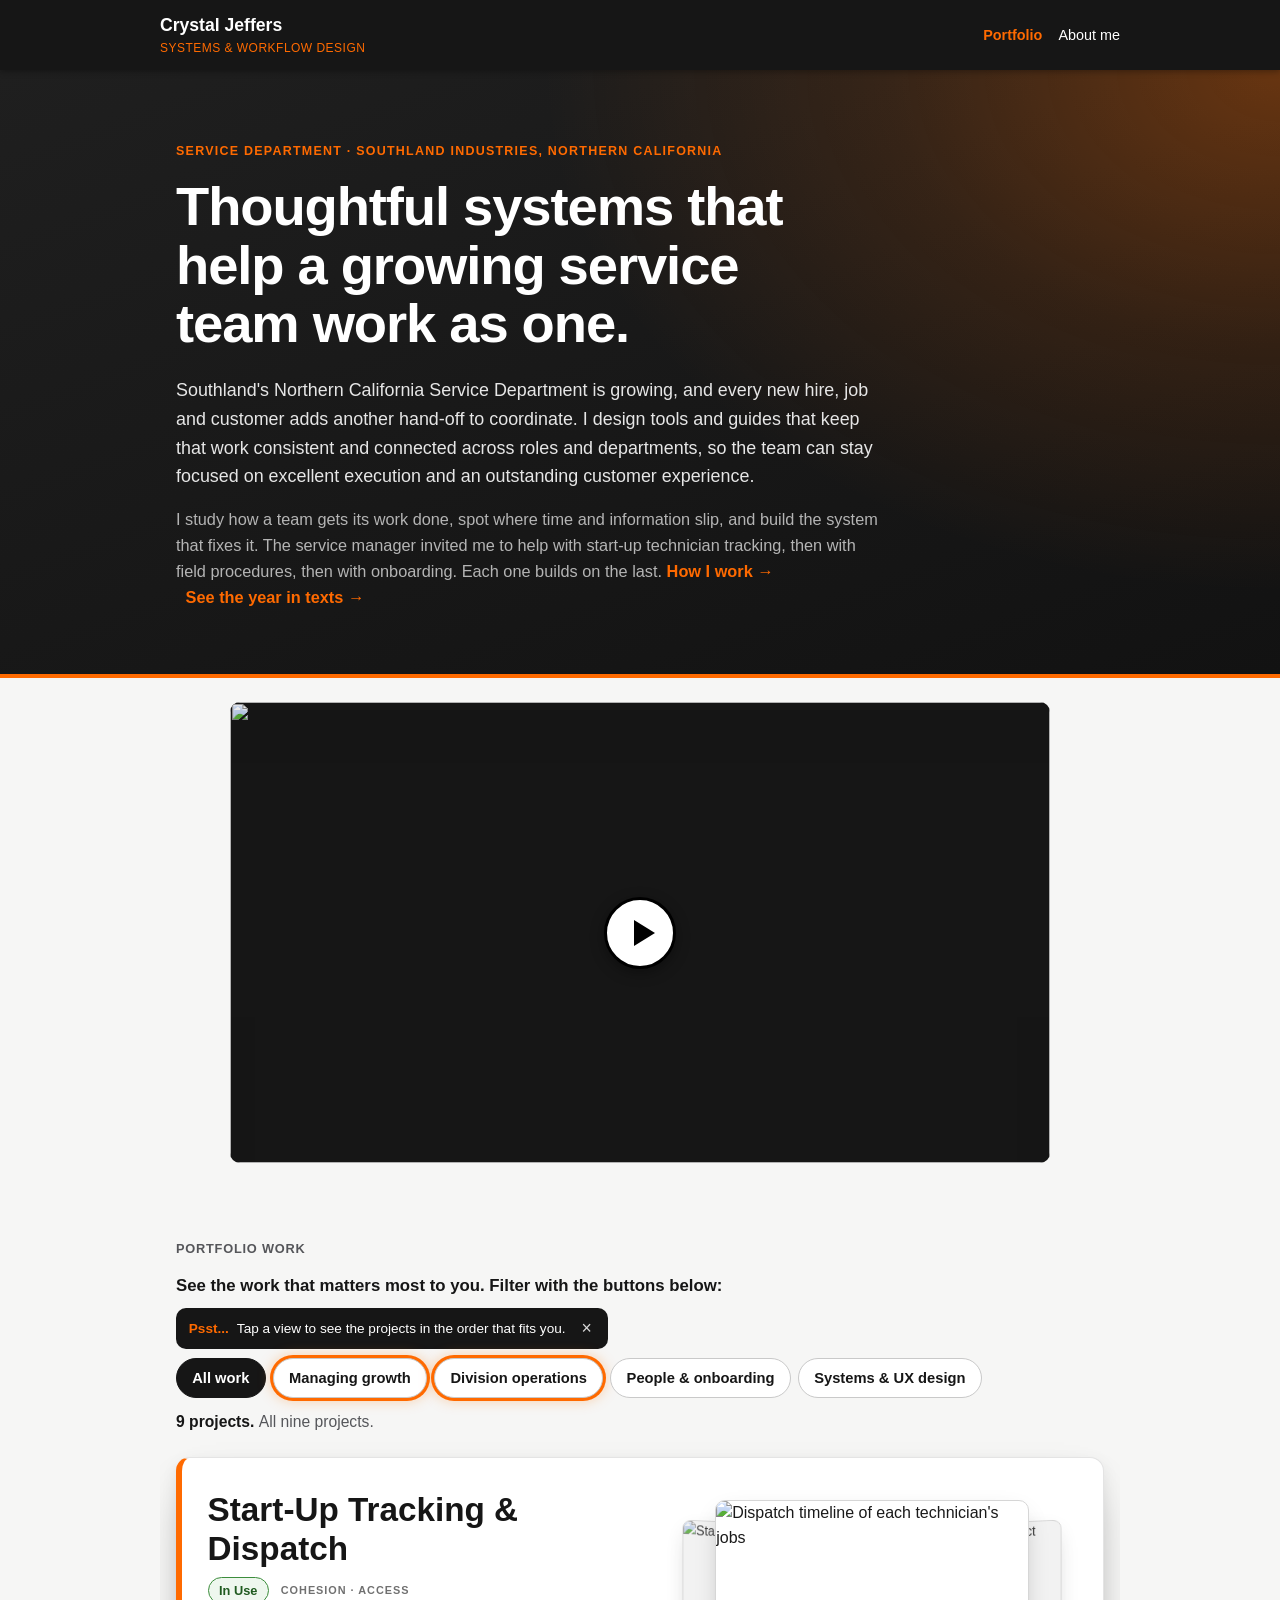
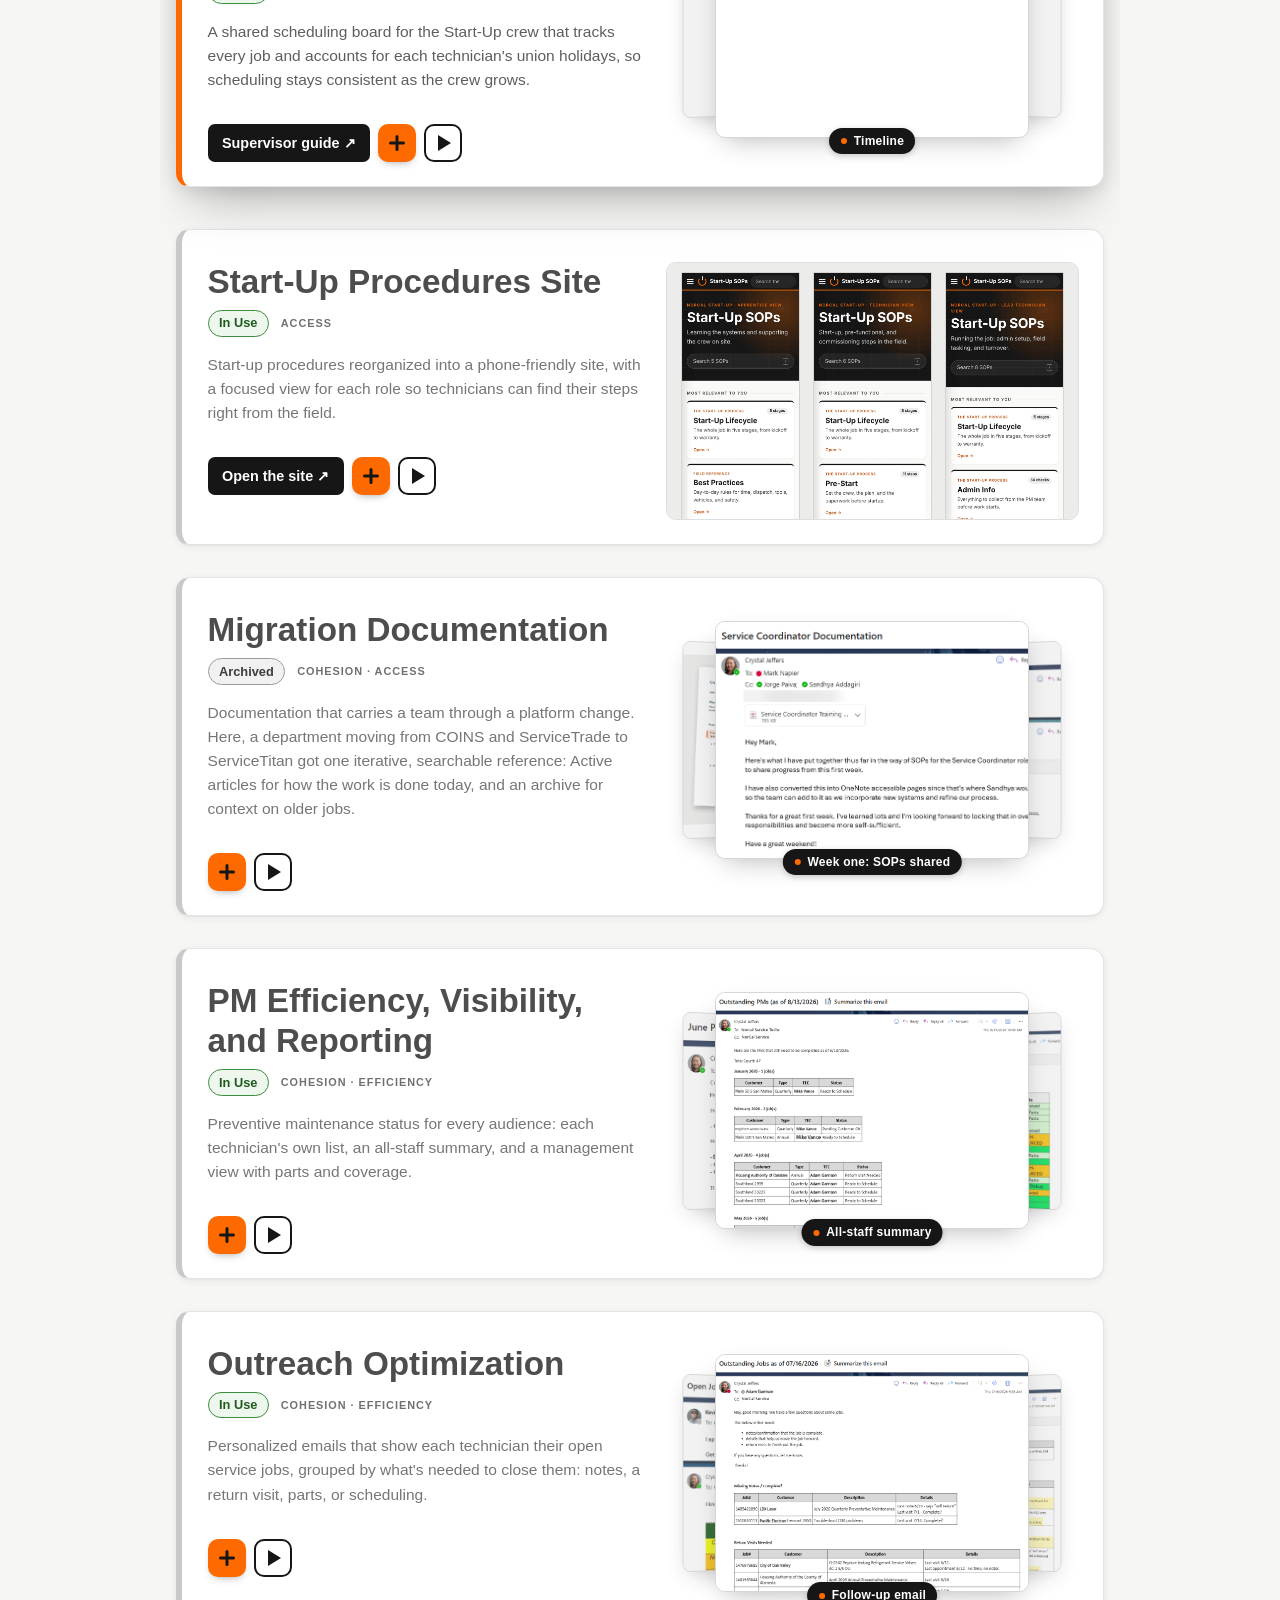
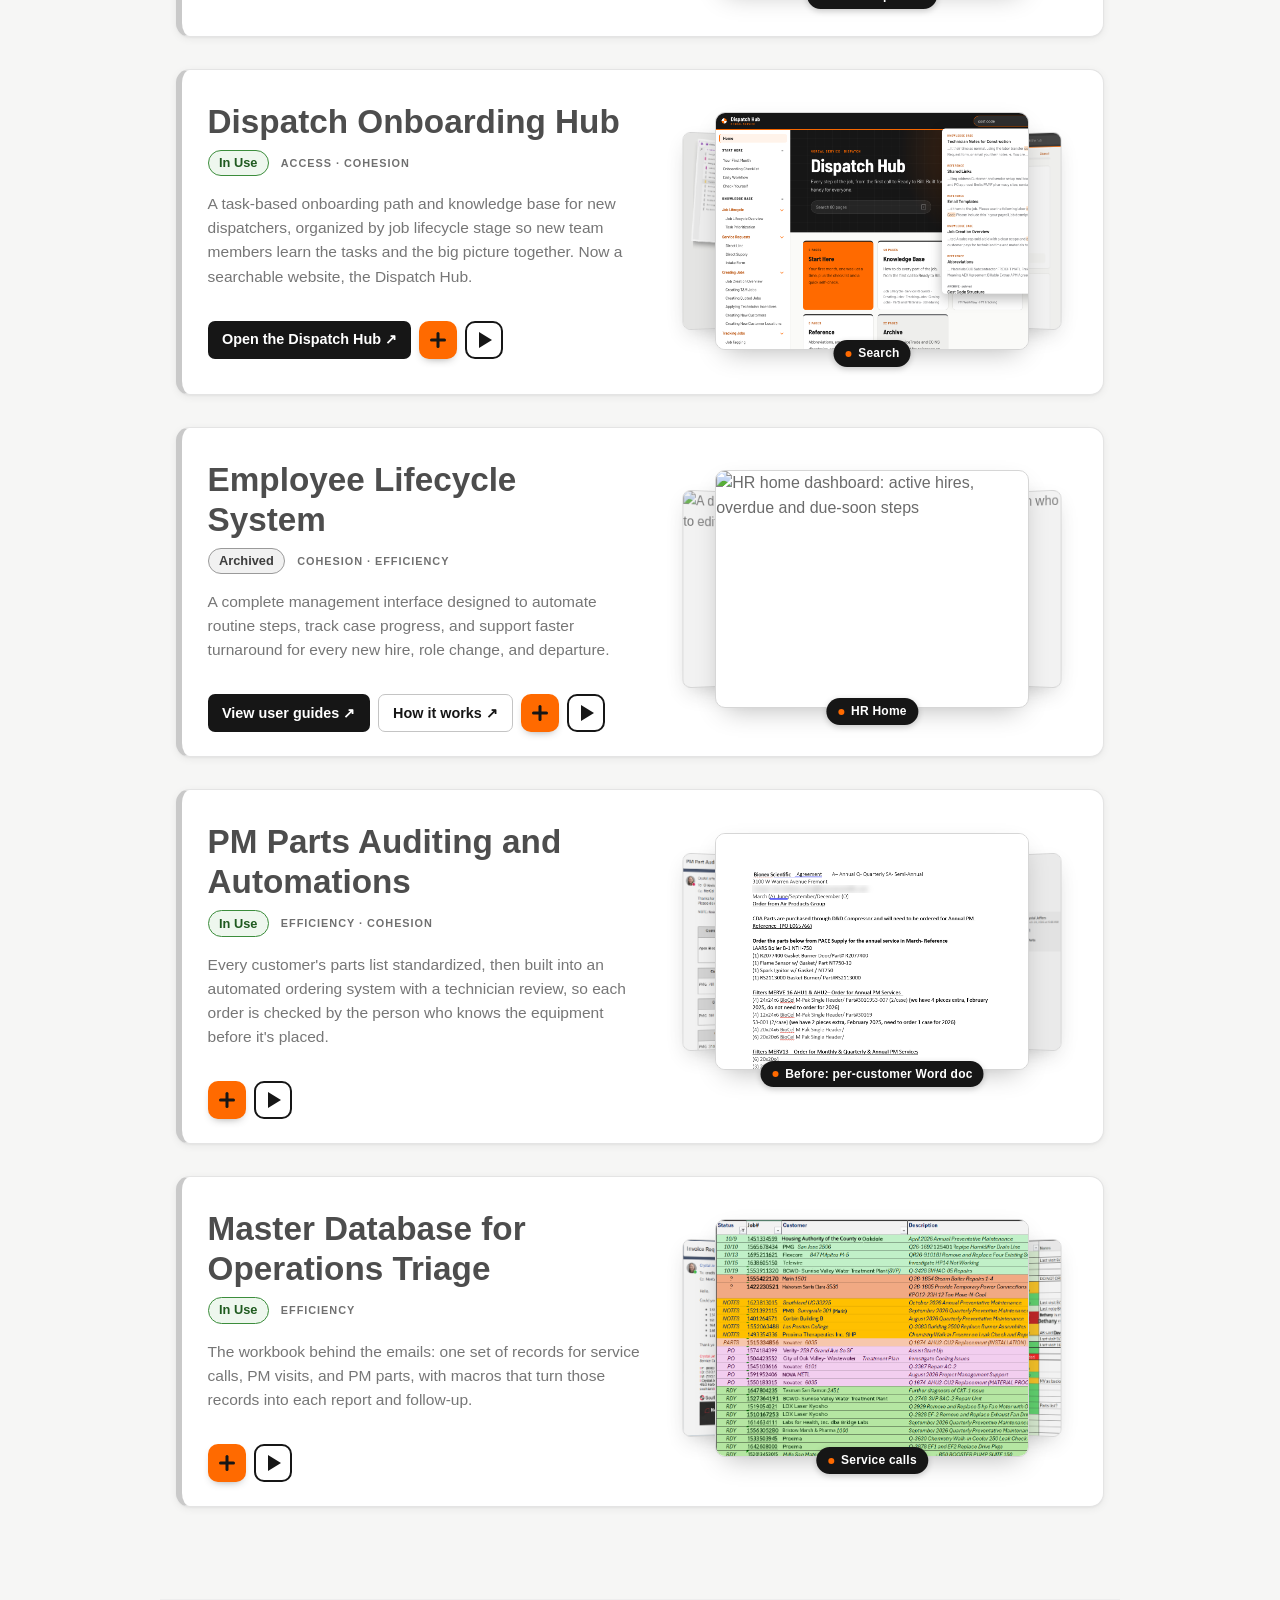
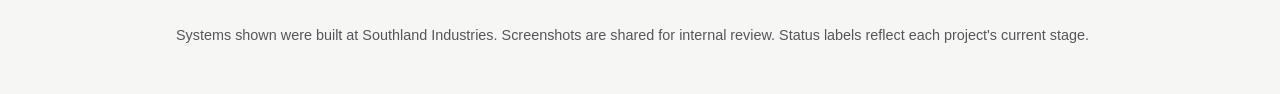
==== commit 3aace5a7: "Move Dispatch Onboarding Hub after Outreach Optimization Co-Authored-By: Claude Opus 5.5 <noreply@an" ====
--- a/index.html
+++ b/index.html
@@ -576,259 +576,7 @@
     </details>
   </article>
 
-  <!-- 6. Employee Lifecycle System -->
-  <article class="project" id="lifecycle" data-lens="growth operations people systems">
-    <div class="card-top">
-      <div class="card-text">
-        <div class="project-head">
-          <h3>Employee Lifecycle System</h3>
-        </div>
-        <p class="meta-row"><span class="status-pill done">Archived</span><span class="improves">Cohesion · Efficiency</span></p>
-        <p class="lede">A complete management interface designed to automate routine steps, track case progress, and support faster turnaround for every new hire, role change, and departure.</p>
-        <div class="project-links">
-          <a class="btn btn-dark" href="https://crystal-jeffers.github.io/onboarding/" target="_blank" rel="noopener">View user guides ↗</a>
-          <a class="btn btn-light" href="https://crystal-jeffers.github.io/onboarding/guide.html?role=hr&amp;file=guides%2Fhow-it-works.md" target="_blank" rel="noopener">How it works ↗</a>
-        </div>
-      </div>
-      <div class="card-media rotator" role="group" aria-label="A walk through the HR workspace">
-        <div class="slide" data-label="HR Home"><img src="https://crystal-jeffers.github.io/onboarding/assets/img/hr/hr-home-dashboard.png" alt="HR home dashboard: active hires, overdue and due-soon steps" loading="lazy"></div>
-        <div class="slide" data-label="Upcoming Risk"><img src="https://crystal-jeffers.github.io/onboarding/assets/img/hr/hr-program-insights.png" alt="Program insights: hires starting soon who are not yet ready" loading="lazy"></div>
-        <div class="slide" data-label="Case Progress"><img src="https://crystal-jeffers.github.io/onboarding/assets/img/hr/hr-case-progress.png" alt="Case progress: each step, its owner and status" loading="lazy"></div>
-        <div class="slide" data-label="Task Library"><img src="https://crystal-jeffers.github.io/onboarding/assets/img/hr/hr-task-library.png" alt="The shared task library" loading="lazy"></div>
-        <div class="slide" data-label="New Hire Kickoff"><img src="https://crystal-jeffers.github.io/onboarding/assets/img/forms/form-new-hire-kickoff.png" alt="New Hire Kickoff form" loading="lazy"></div>
-        <div class="slide" data-label="New Hire Email"><img src="https://crystal-jeffers.github.io/onboarding/assets/img/emails/email-new-case.png" alt="Email telling a manager a new hire was added to their team" loading="lazy"></div>
-        <div class="slide" data-label="Manager Triage"><img src="https://crystal-jeffers.github.io/onboarding/assets/img/manager/mgr-triage-detail.png" alt="Manager triage board with a step opened in detail" loading="lazy"></div>
-        <div class="slide" data-label="Draft Queue"><img src="https://crystal-jeffers.github.io/onboarding/assets/img/manager/mgr-draft-draft.png" alt="A drafted request email open and ready to edit" loading="lazy"></div>
-      </div>
-    </div>
-
-    <details class="case">
-      <summary><span class="when-closed">Challenge, build &amp; impact</span><span class="when-open">Close</span></summary>
-      <div class="case-body">
-        <div class="card-folder">
-        <section class="card-panel" data-tab="challenge" data-label="The Challenge">
-          <h4 class="panel-title">The challenge</h4>
-          <p>Bringing on a new hire involves IT, Safety, Fleet, Facilities, Accounting, and sometimes the union hall. The steps were written down, but not who owned each one across teams. People relied on memory or assumption to know who handled what, which made it hard to follow up and work as a team to make sure every new hire was fully set up on day one. Role changes and departures raised the same coordination needs, with added care for confidentiality. With Workday still months away and the workforce changing, Start-Up and Service needed something to hold the process together in the meantime.</p>
-        </section>
-        <section class="card-panel" data-tab="built" data-label="What I Built">
-          <h4 class="panel-title">What I built</h4>
-          <p class="built-summary">Every team can see which steps it owns, and every step is tracked through to confirmation, so new hires are fully set up on day one without relying on memory.</p>
-        </section>
-        <section class="card-panel" data-tab="details" data-label="Details">
-          <h4 class="panel-title">Details</h4>
-          <ul class="build-list">
-          <li class="build-item"><strong>One engine, three case types</strong><span>Onboarding, role change, and offboarding each start with one form and build their own checklist from a shared step library, filtered by role, location, union, vehicle, and more.</span></li>
-          <li class="build-item"><strong>One owner per step</strong><span>Every hand-off is split into a request step and a confirmation step, so nothing stalls between teams.</span></li>
-          <li class="build-item"><strong>Automation with judgment</strong><span>Managers choose whether routine emails send for them or wait as drafts. Sensitive cases, like involuntary exits, always wait for a person.</span></li>
-          <li class="build-item"><strong>Docs for each audience</strong><span>A guide site with separate paths for HR and managers, a timeline, an FAQ keyed to every email, and plain-language definitions.</span></li>
-          </ul>
-          <ul class="tags" aria-label="Skills used">
-          <li>Requirements from stakeholder docs</li><li>Data model</li><li>Rules engine</li><li>Human-in-the-loop</li><li>Role-based UX</li><li>Documentation</li>
-        </ul>
-        </section>
-        <section class="card-panel" data-tab="impact" data-label="Business Impact">
-          <h4 class="panel-title">Business impact</h4>
-          <p>The Manager Workspace carried Start-Up and Service through a period of workforce changes, so new hires were set up on day one while the company prepared for Workday. Clear ownership turned the hand-offs between HR, IT, Safety, Fleet, and Accounting into one shared checklist that every team could see and follow up on. Now that Workday handles most of the tracking, drafting, and request emails, the system is archived. The HR side was a design exercise in how two systems can share one process without confusion, and that thinking about visibility and ownership carries into onboarding readiness today.</p>
-        </section>
-        <section class="card-panel" data-tab="media" data-label="Media">
-          <h4 class="panel-title">Media</h4>
-          <div class="media-set">
-        <div class="media-pane" data-pane="video" data-label="Video">
-          <h5 class="pane-title">Video</h5>
-          <button type="button" class="yt" data-yt="covKIhBLeuY" aria-label="Play video: Employee Lifecycle System walkthrough"><img src="https://i.ytimg.com/vi/covKIhBLeuY/hqdefault.jpg" alt="" loading="lazy"><span class="yt-play" aria-hidden="true"></span></button>
-        </div>
-        <div class="media-pane" data-pane="starting" data-label="Starting Cases">
-          <h5 class="pane-title">Starting Cases</h5>
-          <p class="pane-intro">Managers start every case with a form, and HR approves it before any steps go out.</p>
-          <div class="carousel" aria-label="Starting cases">
-          <div class="carousel-track" tabindex="0">
-            <figure><img src="https://crystal-jeffers.github.io/onboarding/assets/img/forms/form-new-hire-kickoff.png" alt="New Hire Kickoff form" loading="lazy"><figcaption>New hire: one short form with the start date, role, and location. Every step for that hire is built from those answers, so no one retypes the details.</figcaption></figure>
-            <figure><img src="https://crystal-jeffers.github.io/onboarding/assets/img/emails/email-new-case.png" alt="Email telling a manager a new hire was added to their team" loading="lazy"><figcaption>The hiring manager hears right away, with a link to their steps, so they know what is coming before day one.</figcaption></figure>
-            <figure><img src="https://crystal-jeffers.github.io/onboarding/assets/img/forms/form-role-change.png" alt="Role Change form" loading="lazy"><figcaption>Role change: the manager picks the employee, and their current role, department, and manager fill in on their own. The manager only enters what is changing.</figcaption></figure>
-            <figure><img src="https://crystal-jeffers.github.io/onboarding/assets/img/emails/email-role-change-review.png" alt="Role change review email sent to HR" loading="lazy"><figcaption>HR approves before anything moves. The review email lists exactly what is changing, and no steps go out until HR marks it approved.</figcaption></figure>
-            <figure><img src="https://crystal-jeffers.github.io/onboarding/assets/img/forms/form-offboarding.png" alt="Offboarding form" loading="lazy"><figcaption>Departure: the manager starts it the same way, with the employee and their last day. HR adds separation notes, approves, and the offboarding steps go out.</figcaption></figure>
-          </div>
-          </div>
-        </div>
-        <div class="media-pane" data-pane="tracking" data-label="Tracking Cases">
-          <h5 class="pane-title">Tracking Cases</h5>
-          <p class="pane-intro">Once a case is approved, every step has an owner and a due date. Here is how a manager keeps up, from the first notice to the finish.</p>
-          <div class="carousel" aria-label="Tracking cases">
-          <div class="carousel-track" tabindex="0">
-            <figure><img src="https://crystal-jeffers.github.io/onboarding/assets/img/manager/mgr-dashboard.png" alt="Manager dashboard with hire progress" loading="lazy"><figcaption>Manager dashboard: active hires, overdue steps, steps due soon, and drafts ready to send, with each hire's progress bar below.</figcaption></figure>
-            <figure><img src="https://crystal-jeffers.github.io/onboarding/assets/img/manager/mgr-triage-detail.png" alt="Manager triage board with a step opened in detail" loading="lazy"><figcaption>Triage: the manager's own steps, sorted by status. One click opens a step with its instructions and notes.</figcaption></figure>
-            <figure><img src="https://crystal-jeffers.github.io/onboarding/assets/img/manager/mgr-draft-queue.png" alt="Draft queue of pre-written requests" loading="lazy"><figcaption>Draft queue: requests to other teams, like building access or a mobile device, come pre-written. The manager reviews and sends instead of starting from scratch.</figcaption></figure>
-            <figure><img src="https://crystal-jeffers.github.io/onboarding/assets/img/manager/mgr-quick-deploy.png" alt="Quick Deploy list of drafts by start date" loading="lazy"><figcaption>Quick Deploy: every draft for upcoming starts in one list, so a whole week of requests goes out in a few clicks.</figcaption></figure>
-            <figure><img src="https://crystal-jeffers.github.io/onboarding/assets/img/emails/email-hr-remind-manager.png" alt="HR check-in email listing overdue steps" loading="lazy"><figcaption>Overdue email: a check-in lists everything overdue on the team's cases, and who is responsible for each step.</figcaption></figure>
-            <figure><img src="https://crystal-jeffers.github.io/onboarding/assets/img/manager/mgr-overdue.png" alt="Overdue tasks grouped by hire" loading="lazy"><figcaption>Overdue tasks: the same list inside the workspace, grouped by hire, so steps get closed out right there.</figcaption></figure>
-            <figure><img src="https://crystal-jeffers.github.io/onboarding/assets/img/hr/hr-case-progress.png" alt="Case progress: each step, its owner and status" loading="lazy"><figcaption>Case progress: every step for one hire, its owner, and its status, so anyone can see what is left without asking.</figcaption></figure>
-            <figure><img src="https://crystal-jeffers.github.io/onboarding/assets/img/manager/mgr-email-settings.png" alt="Manager email settings" loading="lazy"><figcaption>Email settings: each manager chooses which notices they get. Security and audit emails always stay on.</figcaption></figure>
-            <figure><img src="https://crystal-jeffers.github.io/onboarding/assets/img/emails/email-case-complete.png" alt="Case complete email" loading="lazy"><figcaption>Complete: when every step is done, the case closes and a confirmation goes out.</figcaption></figure>
-          </div>
-          </div>
-        </div>
-        <div class="media-pane" data-pane="hr" data-label="HR Oversight">
-          <h5 class="pane-title">HR Oversight</h5>
-          <p class="pane-intro">HR sees every case at once, and keeps the step library current.</p>
-          <div class="carousel" aria-label="HR oversight">
-          <div class="carousel-track" tabindex="0">
-            <figure><img src="https://crystal-jeffers.github.io/onboarding/assets/img/hr/hr-home-dashboard.png" alt="HR home dashboard: active hires, overdue and due-soon steps" loading="lazy"><figcaption>HR home: every open case, and what is overdue, in one view.</figcaption></figure>
-            <figure><img src="https://crystal-jeffers.github.io/onboarding/assets/img/hr/hr-program-insights.png" alt="Program insights: hires starting soon who are not yet ready" loading="lazy"><figcaption>Upcoming risk: hires starting soon whose steps are behind, flagged before day one.</figcaption></figure>
-            <figure><img src="https://crystal-jeffers.github.io/onboarding/assets/img/hr/hr-task-library.png" alt="The shared task library" loading="lazy"><figcaption>The shared step library HR maintains. Every new case is built from it.</figcaption></figure>
-          </div>
-          </div>
-        </div>
-          </div>
-        </section>
-        </div>
-      </div>
-    </details>
-  </article>
-
-  <!-- 7. PM Parts Auditing and Automations -->
-  <article class="project" id="pm-parts" data-lens="growth operations">
-    <div class="card-top">
-      <div class="card-text">
-        <div class="project-head">
-          <h3>PM Parts Auditing and Automations</h3>
-        </div>
-        <p class="meta-row"><span class="status-pill live">In Use</span><span class="improves">Efficiency · Cohesion</span></p>
-        <p class="lede">Every customer's parts list standardized, then built into an automated ordering system with a technician review, so each order is checked by the person who knows the equipment before it's placed.</p>
-      </div>
-      <div class="card-media rotator" role="group" aria-label="Parts lists before and after, the ordering sheet, audit tracking and the technician audit email">
-        <div class="slide" data-label="Before: per-customer Word doc"><img src="assets/img/parts/before-word-doc.png" alt="Original parts document mixing notes, vendors and quantities" loading="lazy"></div>
-        <div class="slide" data-label="After: standardized doc"><img src="assets/img/parts/after-standardized-doc.png" alt="Rewritten parts document organized by service type and vendor" loading="lazy"></div>
-        <div class="slide" data-label="PM parts list"><img src="assets/img/parts/pm-parts-list.png" alt="Excel parts list by customer, type, vendor, and parts" loading="lazy"></div>
-        <div class="slide" data-label="Audit tracking"><img src="assets/img/parts/part-list-audit.png" alt="Part list audit sheet with each technician's monthly sign-off" loading="lazy"></div>
-        <div class="slide" data-label="Technician audit"><img src="assets/img/emails/pm-parts-audit.png" alt="PM Part Audit email for technician review" loading="lazy"></div>
-      </div>
-    </div>
-
-    <details class="case">
-      <summary><span class="when-closed">Challenge, build &amp; impact</span><span class="when-open">Close</span></summary>
-      <div class="case-body">
-        <div class="card-folder">
-        <section class="card-panel" data-tab="challenge" data-label="The Challenge">
-          <h4 class="panel-title">The challenge</h4>
-          <p>Each customer's PM parts lived in its own Word document, with vendors, quantities, part numbers, and inventory notes mixed together, and every document laid out differently. Keeping them current took constant attention, and when one customer had several orders in a month, telling the orders apart took extra effort.</p>
-        </section>
-        <section class="card-panel" data-tab="built" data-label="What I Built">
-          <h4 class="panel-title">What I built</h4>
-          <p class="built-summary">Any coordinator can order any customer's PM parts correctly, and the technician who knows the equipment verifies each order before money is spent.</p>
-        </section>
-        <section class="card-panel" data-tab="details" data-label="Details">
-          <h4 class="panel-title">Details</h4>
-          <ul class="build-list">
-          <li class="build-item"><strong>Every parts document rewritten to one standard</strong><span>I reorganized each customer's document by service type and vendor, matching how the team already worked, so any coordinator can read any list.</span></li>
-          <li class="build-item"><strong>An ordering system on top</strong><span>An Excel parts list by customer, type, and vendor, with macros that build each order and give it its own correct PO number, even when one customer has several orders in a month.</span></li>
-          <li class="build-item"><strong>A parts audit before ordering</strong><span>Each technician gets the upcoming parts lists for their sites to confirm or edit. Their sign-off is tracked month by month before anything is ordered.</span></li>
-          <li class="build-item"><strong>Order tracking through pickup</strong><span>Each order's status, from sent to received to will-call pickup, is visible at a glance.</span></li>
-        </ul>
-          <ul class="tags" aria-label="Skills used">
-          <li>Content standardization</li><li>Excel VBA</li><li>Quality control design</li><li>Human-in-the-loop</li>
-        </ul>
-        </section>
-        <section class="card-panel" data-tab="impact" data-label="Business Impact">
-          <h4 class="panel-title">Business impact</h4>
-          <p>Reflects a commitment to excellence, with no shortcuts on what goes to a customer's site. Standard lists make the work transferable, the technician who knows the equipment reviews each order, and clear PO numbers make every order easy to trace.</p>
-        </section>
-        <section class="card-panel" data-tab="media" data-label="Media">
-          <h4 class="panel-title">Media</h4>
-          <div class="media-set">
-        <div class="media-pane" data-pane="video" data-label="Video">
-          <h5 class="pane-title">Video</h5>
-          <div class="video-soon"><span class="video-soon-icon" aria-hidden="true"></span><strong>Video coming soon</strong><span>A walkthrough of a parts audit, from review to order.</span></div>
-        </div>
-        <div class="media-pane" data-pane="gallery" data-label="Gallery">
-          <h5 class="pane-title">Gallery</h5>
-          <div class="carousel" aria-label="PM parts screenshots">
-          <div class="carousel-track" tabindex="0">
-            <figure><img src="assets/img/parts/before-after.png" alt="The same customer's parts document before and after: mixed notes on the left, organized by service type and vendor on the right" loading="lazy"><figcaption>Before and after: the same customer's parts document, rewritten to one standard by service type and vendor.</figcaption></figure>
-            <figure><img src="assets/img/parts/pm-parts-list.png" alt="Excel PM parts list" loading="lazy"><figcaption>The ordering system: every customer's parts by type and vendor.</figcaption></figure>
-            <figure><img src="assets/img/parts/part-list-audit.png" alt="Part list audit sheet with monthly OK and Sent marks" loading="lazy"><figcaption>Audit tracking: each technician's sign-off, month by month.</figcaption></figure>
-            <figure><img src="assets/img/emails/pm-parts-audit.png" alt="PM Part Audit email" loading="lazy"><figcaption>The audit email technicians review before anything is ordered.</figcaption></figure>
-            <figure><img src="assets/img/parts/parts-order-tracker.png" alt="Order tracker color-coded by status" loading="lazy"><figcaption>Order tracking: sent, received, or ready for will-call pickup.</figcaption></figure>
-          </div>
-          </div>
-        </div>
-          </div>
-        </section>
-        </div>
-      </div>
-    </details>
-  </article>
-
-  <!-- 8. Master Database for Operations Triage -->
-  <article class="project" id="database" data-lens="growth operations systems">
-    <div class="card-top">
-      <div class="card-text">
-        <div class="project-head">
-          <h3>Master Database for Operations Triage</h3>
-        </div>
-        <p class="meta-row"><span class="status-pill live">In Use</span><span class="improves">Efficiency</span></p>
-        <p class="lede">The workbook behind the emails: one set of records for service calls, PM visits, and PM parts, with macros that turn those records into each report and follow-up.</p>
-      </div>
-      <div class="card-media rotator" role="group" aria-label="Service calls, PM visits, parts, and invoice request sheets">
-        <div class="slide" data-label="Service calls"><img src="assets/img/database/service-dispatch.png" alt="Service call sheet with status, technician, and notes" loading="lazy"></div>
-        <div class="slide" data-label="PM visits"><img src="assets/img/database/pm-dispatch.png" alt="PM visit sheet with month, type, technician, backup, and parts status" loading="lazy"></div>
-        <div class="slide" data-label="PM parts"><img src="assets/img/database/pm-parts-lists.png" alt="PM parts list by customer, vendor, and order type" loading="lazy"></div>
-        <div class="slide" data-label="Invoice requests"><img src="assets/img/database/consolidated-invoice-request-data.png" alt="Open purchase orders by vendor with the date each request was sent" loading="lazy"></div>
-        <div class="slide" data-label="Vendor email"><img src="assets/img/database/consolidated-invoice-request-email.png" alt="Email to a vendor listing every PO that needs an invoice" loading="lazy"></div>
-      </div>
-    </div>
-
-    <details class="case">
-      <summary><span class="when-closed">Challenge, build &amp; impact</span><span class="when-open">Close</span></summary>
-      <div class="case-body">
-        <div class="card-folder">
-        <section class="card-panel" data-tab="challenge" data-label="The Challenge">
-          <h4 class="panel-title">The challenge</h4>
-          <p>Dispatch notes, PM schedules, and parts lists lived in separate places, so every report and follow-up started with gathering information by hand.</p>
-        </section>
-        <section class="card-panel" data-tab="built" data-label="What I Built">
-          <h4 class="panel-title">What I built</h4>
-          <p class="built-summary">Every report and follow-up starts from one set of records, so time once spent gathering information goes to technicians and customers.</p>
-        </section>
-        <section class="card-panel" data-tab="details" data-label="Details">
-          <h4 class="panel-title">Details</h4>
-          <ul class="build-list">
-          <li class="build-item"><strong>One home for service records</strong><span>Service calls, PM visits, PM parts, POs, and vendor contacts on linked sheets, with my notes on each job.</span></li>
-          <li class="build-item"><strong>Records become emails</strong><span>Macros build each email from the records: job follow-ups, PM reports, parts audits, and orders. I start each run, review it, and send.</span></li>
-        </ul>
-          <ul class="tags" aria-label="Skills used">
-          <li>Data modeling</li><li>Excel VBA</li><li>Process automation</li>
-        </ul>
-        </section>
-        <section class="card-panel" data-tab="impact" data-label="Business Impact">
-          <h4 class="panel-title">Business impact</h4>
-          <p>A single source of truth for service coordination. Every audience gets consistent information from the same records, and time once spent re-typing goes to following up with technicians and customers.</p>
-        </section>
-        <section class="card-panel" data-tab="media" data-label="Media">
-          <h4 class="panel-title">Media</h4>
-          <div class="media-set">
-        <div class="media-pane" data-pane="video" data-label="Video">
-          <h5 class="pane-title">Video</h5>
-          <div class="video-soon"><span class="video-soon-icon" aria-hidden="true"></span><strong>Video coming soon</strong><span>A walkthrough of one macro run, from records to sent emails.</span></div>
-        </div>
-        <div class="media-pane" data-pane="gallery" data-label="Gallery">
-          <h5 class="pane-title">Gallery</h5>
-          <div class="carousel" aria-label="Database screenshots">
-          <div class="carousel-track" tabindex="0">
-            <figure><img src="assets/img/database/service-dispatch.png" alt="Service call sheet with status, technician, and notes" loading="lazy"><figcaption>Service calls: one row per job, with its status, technician, and latest note. Color shows status at a glance, and these rows feed the follow-up emails.</figcaption></figure>
-            <figure><img src="assets/img/database/pm-dispatch.png" alt="PM visit sheet with month, type, technician, backup, and parts status" loading="lazy"><figcaption>PM visits: each visit's month, type, technician, backup, sales rep, and parts status in one place. The PM emails and reports are built from these rows.</figcaption></figure>
-            <figure><img src="assets/img/database/pm-parts-lists.png" alt="PM parts list by customer, vendor, and order type" loading="lazy"><figcaption>PM parts: what each visit needs, from which vendor, and whether it orders automatically or the technician sources it. Parts orders and audits run from this list.</figcaption></figure>
-            <figure><img src="assets/img/database/consolidated-invoice-request-data.png" alt="Open purchase orders by vendor with the date each request was sent" loading="lazy"><figcaption>Invoice requests: open purchase orders grouped by vendor, with the date each request went out, so missing invoices are chased in one pass, not one PO at a time.</figcaption></figure>
-            <figure><img src="assets/img/database/consolidated-invoice-request-email.png" alt="Email to a vendor listing every PO that needs an invoice" loading="lazy"><figcaption>One macro run turns those rows into a single request to each vendor, listing every PO that needs an invoice.</figcaption></figure>
-          </div>
-          </div>
-        </div>
-          </div>
-        </section>
-        </div>
-      </div>
-    </details>
-  </article>
-  <!-- 9. Dispatch Onboarding Hub -->
+  <!-- 6. Dispatch Onboarding Hub -->
   <article class="project" id="dispatch-onboarding" data-lens="growth people systems">
     <div class="card-top">
       <div class="card-text">
@@ -961,6 +709,258 @@
       </div>
     </details>
   </article>
+  <!-- 7. Employee Lifecycle System -->
+  <article class="project" id="lifecycle" data-lens="growth operations people systems">
+    <div class="card-top">
+      <div class="card-text">
+        <div class="project-head">
+          <h3>Employee Lifecycle System</h3>
+        </div>
+        <p class="meta-row"><span class="status-pill done">Archived</span><span class="improves">Cohesion · Efficiency</span></p>
+        <p class="lede">A complete management interface designed to automate routine steps, track case progress, and support faster turnaround for every new hire, role change, and departure.</p>
+        <div class="project-links">
+          <a class="btn btn-dark" href="https://crystal-jeffers.github.io/onboarding/" target="_blank" rel="noopener">View user guides ↗</a>
+          <a class="btn btn-light" href="https://crystal-jeffers.github.io/onboarding/guide.html?role=hr&amp;file=guides%2Fhow-it-works.md" target="_blank" rel="noopener">How it works ↗</a>
+        </div>
+      </div>
+      <div class="card-media rotator" role="group" aria-label="A walk through the HR workspace">
+        <div class="slide" data-label="HR Home"><img src="https://crystal-jeffers.github.io/onboarding/assets/img/hr/hr-home-dashboard.png" alt="HR home dashboard: active hires, overdue and due-soon steps" loading="lazy"></div>
+        <div class="slide" data-label="Upcoming Risk"><img src="https://crystal-jeffers.github.io/onboarding/assets/img/hr/hr-program-insights.png" alt="Program insights: hires starting soon who are not yet ready" loading="lazy"></div>
+        <div class="slide" data-label="Case Progress"><img src="https://crystal-jeffers.github.io/onboarding/assets/img/hr/hr-case-progress.png" alt="Case progress: each step, its owner and status" loading="lazy"></div>
+        <div class="slide" data-label="Task Library"><img src="https://crystal-jeffers.github.io/onboarding/assets/img/hr/hr-task-library.png" alt="The shared task library" loading="lazy"></div>
+        <div class="slide" data-label="New Hire Kickoff"><img src="https://crystal-jeffers.github.io/onboarding/assets/img/forms/form-new-hire-kickoff.png" alt="New Hire Kickoff form" loading="lazy"></div>
+        <div class="slide" data-label="New Hire Email"><img src="https://crystal-jeffers.github.io/onboarding/assets/img/emails/email-new-case.png" alt="Email telling a manager a new hire was added to their team" loading="lazy"></div>
+        <div class="slide" data-label="Manager Triage"><img src="https://crystal-jeffers.github.io/onboarding/assets/img/manager/mgr-triage-detail.png" alt="Manager triage board with a step opened in detail" loading="lazy"></div>
+        <div class="slide" data-label="Draft Queue"><img src="https://crystal-jeffers.github.io/onboarding/assets/img/manager/mgr-draft-draft.png" alt="A drafted request email open and ready to edit" loading="lazy"></div>
+      </div>
+    </div>
+
+    <details class="case">
+      <summary><span class="when-closed">Challenge, build &amp; impact</span><span class="when-open">Close</span></summary>
+      <div class="case-body">
+        <div class="card-folder">
+        <section class="card-panel" data-tab="challenge" data-label="The Challenge">
+          <h4 class="panel-title">The challenge</h4>
+          <p>Bringing on a new hire involves IT, Safety, Fleet, Facilities, Accounting, and sometimes the union hall. The steps were written down, but not who owned each one across teams. People relied on memory or assumption to know who handled what, which made it hard to follow up and work as a team to make sure every new hire was fully set up on day one. Role changes and departures raised the same coordination needs, with added care for confidentiality. With Workday still months away and the workforce changing, Start-Up and Service needed something to hold the process together in the meantime.</p>
+        </section>
+        <section class="card-panel" data-tab="built" data-label="What I Built">
+          <h4 class="panel-title">What I built</h4>
+          <p class="built-summary">Every team can see which steps it owns, and every step is tracked through to confirmation, so new hires are fully set up on day one without relying on memory.</p>
+        </section>
+        <section class="card-panel" data-tab="details" data-label="Details">
+          <h4 class="panel-title">Details</h4>
+          <ul class="build-list">
+          <li class="build-item"><strong>One engine, three case types</strong><span>Onboarding, role change, and offboarding each start with one form and build their own checklist from a shared step library, filtered by role, location, union, vehicle, and more.</span></li>
+          <li class="build-item"><strong>One owner per step</strong><span>Every hand-off is split into a request step and a confirmation step, so nothing stalls between teams.</span></li>
+          <li class="build-item"><strong>Automation with judgment</strong><span>Managers choose whether routine emails send for them or wait as drafts. Sensitive cases, like involuntary exits, always wait for a person.</span></li>
+          <li class="build-item"><strong>Docs for each audience</strong><span>A guide site with separate paths for HR and managers, a timeline, an FAQ keyed to every email, and plain-language definitions.</span></li>
+          </ul>
+          <ul class="tags" aria-label="Skills used">
+          <li>Requirements from stakeholder docs</li><li>Data model</li><li>Rules engine</li><li>Human-in-the-loop</li><li>Role-based UX</li><li>Documentation</li>
+        </ul>
+        </section>
+        <section class="card-panel" data-tab="impact" data-label="Business Impact">
+          <h4 class="panel-title">Business impact</h4>
+          <p>The Manager Workspace carried Start-Up and Service through a period of workforce changes, so new hires were set up on day one while the company prepared for Workday. Clear ownership turned the hand-offs between HR, IT, Safety, Fleet, and Accounting into one shared checklist that every team could see and follow up on. Now that Workday handles most of the tracking, drafting, and request emails, the system is archived. The HR side was a design exercise in how two systems can share one process without confusion, and that thinking about visibility and ownership carries into onboarding readiness today.</p>
+        </section>
+        <section class="card-panel" data-tab="media" data-label="Media">
+          <h4 class="panel-title">Media</h4>
+          <div class="media-set">
+        <div class="media-pane" data-pane="video" data-label="Video">
+          <h5 class="pane-title">Video</h5>
+          <button type="button" class="yt" data-yt="covKIhBLeuY" aria-label="Play video: Employee Lifecycle System walkthrough"><img src="https://i.ytimg.com/vi/covKIhBLeuY/hqdefault.jpg" alt="" loading="lazy"><span class="yt-play" aria-hidden="true"></span></button>
+        </div>
+        <div class="media-pane" data-pane="starting" data-label="Starting Cases">
+          <h5 class="pane-title">Starting Cases</h5>
+          <p class="pane-intro">Managers start every case with a form, and HR approves it before any steps go out.</p>
+          <div class="carousel" aria-label="Starting cases">
+          <div class="carousel-track" tabindex="0">
+            <figure><img src="https://crystal-jeffers.github.io/onboarding/assets/img/forms/form-new-hire-kickoff.png" alt="New Hire Kickoff form" loading="lazy"><figcaption>New hire: one short form with the start date, role, and location. Every step for that hire is built from those answers, so no one retypes the details.</figcaption></figure>
+            <figure><img src="https://crystal-jeffers.github.io/onboarding/assets/img/emails/email-new-case.png" alt="Email telling a manager a new hire was added to their team" loading="lazy"><figcaption>The hiring manager hears right away, with a link to their steps, so they know what is coming before day one.</figcaption></figure>
+            <figure><img src="https://crystal-jeffers.github.io/onboarding/assets/img/forms/form-role-change.png" alt="Role Change form" loading="lazy"><figcaption>Role change: the manager picks the employee, and their current role, department, and manager fill in on their own. The manager only enters what is changing.</figcaption></figure>
+            <figure><img src="https://crystal-jeffers.github.io/onboarding/assets/img/emails/email-role-change-review.png" alt="Role change review email sent to HR" loading="lazy"><figcaption>HR approves before anything moves. The review email lists exactly what is changing, and no steps go out until HR marks it approved.</figcaption></figure>
+            <figure><img src="https://crystal-jeffers.github.io/onboarding/assets/img/forms/form-offboarding.png" alt="Offboarding form" loading="lazy"><figcaption>Departure: the manager starts it the same way, with the employee and their last day. HR adds separation notes, approves, and the offboarding steps go out.</figcaption></figure>
+          </div>
+          </div>
+        </div>
+        <div class="media-pane" data-pane="tracking" data-label="Tracking Cases">
+          <h5 class="pane-title">Tracking Cases</h5>
+          <p class="pane-intro">Once a case is approved, every step has an owner and a due date. Here is how a manager keeps up, from the first notice to the finish.</p>
+          <div class="carousel" aria-label="Tracking cases">
+          <div class="carousel-track" tabindex="0">
+            <figure><img src="https://crystal-jeffers.github.io/onboarding/assets/img/manager/mgr-dashboard.png" alt="Manager dashboard with hire progress" loading="lazy"><figcaption>Manager dashboard: active hires, overdue steps, steps due soon, and drafts ready to send, with each hire's progress bar below.</figcaption></figure>
+            <figure><img src="https://crystal-jeffers.github.io/onboarding/assets/img/manager/mgr-triage-detail.png" alt="Manager triage board with a step opened in detail" loading="lazy"><figcaption>Triage: the manager's own steps, sorted by status. One click opens a step with its instructions and notes.</figcaption></figure>
+            <figure><img src="https://crystal-jeffers.github.io/onboarding/assets/img/manager/mgr-draft-queue.png" alt="Draft queue of pre-written requests" loading="lazy"><figcaption>Draft queue: requests to other teams, like building access or a mobile device, come pre-written. The manager reviews and sends instead of starting from scratch.</figcaption></figure>
+            <figure><img src="https://crystal-jeffers.github.io/onboarding/assets/img/manager/mgr-quick-deploy.png" alt="Quick Deploy list of drafts by start date" loading="lazy"><figcaption>Quick Deploy: every draft for upcoming starts in one list, so a whole week of requests goes out in a few clicks.</figcaption></figure>
+            <figure><img src="https://crystal-jeffers.github.io/onboarding/assets/img/emails/email-hr-remind-manager.png" alt="HR check-in email listing overdue steps" loading="lazy"><figcaption>Overdue email: a check-in lists everything overdue on the team's cases, and who is responsible for each step.</figcaption></figure>
+            <figure><img src="https://crystal-jeffers.github.io/onboarding/assets/img/manager/mgr-overdue.png" alt="Overdue tasks grouped by hire" loading="lazy"><figcaption>Overdue tasks: the same list inside the workspace, grouped by hire, so steps get closed out right there.</figcaption></figure>
+            <figure><img src="https://crystal-jeffers.github.io/onboarding/assets/img/hr/hr-case-progress.png" alt="Case progress: each step, its owner and status" loading="lazy"><figcaption>Case progress: every step for one hire, its owner, and its status, so anyone can see what is left without asking.</figcaption></figure>
+            <figure><img src="https://crystal-jeffers.github.io/onboarding/assets/img/manager/mgr-email-settings.png" alt="Manager email settings" loading="lazy"><figcaption>Email settings: each manager chooses which notices they get. Security and audit emails always stay on.</figcaption></figure>
+            <figure><img src="https://crystal-jeffers.github.io/onboarding/assets/img/emails/email-case-complete.png" alt="Case complete email" loading="lazy"><figcaption>Complete: when every step is done, the case closes and a confirmation goes out.</figcaption></figure>
+          </div>
+          </div>
+        </div>
+        <div class="media-pane" data-pane="hr" data-label="HR Oversight">
+          <h5 class="pane-title">HR Oversight</h5>
+          <p class="pane-intro">HR sees every case at once, and keeps the step library current.</p>
+          <div class="carousel" aria-label="HR oversight">
+          <div class="carousel-track" tabindex="0">
+            <figure><img src="https://crystal-jeffers.github.io/onboarding/assets/img/hr/hr-home-dashboard.png" alt="HR home dashboard: active hires, overdue and due-soon steps" loading="lazy"><figcaption>HR home: every open case, and what is overdue, in one view.</figcaption></figure>
+            <figure><img src="https://crystal-jeffers.github.io/onboarding/assets/img/hr/hr-program-insights.png" alt="Program insights: hires starting soon who are not yet ready" loading="lazy"><figcaption>Upcoming risk: hires starting soon whose steps are behind, flagged before day one.</figcaption></figure>
+            <figure><img src="https://crystal-jeffers.github.io/onboarding/assets/img/hr/hr-task-library.png" alt="The shared task library" loading="lazy"><figcaption>The shared step library HR maintains. Every new case is built from it.</figcaption></figure>
+          </div>
+          </div>
+        </div>
+          </div>
+        </section>
+        </div>
+      </div>
+    </details>
+  </article>
+
+  <!-- 8. PM Parts Auditing and Automations -->
+  <article class="project" id="pm-parts" data-lens="growth operations">
+    <div class="card-top">
+      <div class="card-text">
+        <div class="project-head">
+          <h3>PM Parts Auditing and Automations</h3>
+        </div>
+        <p class="meta-row"><span class="status-pill live">In Use</span><span class="improves">Efficiency · Cohesion</span></p>
+        <p class="lede">Every customer's parts list standardized, then built into an automated ordering system with a technician review, so each order is checked by the person who knows the equipment before it's placed.</p>
+      </div>
+      <div class="card-media rotator" role="group" aria-label="Parts lists before and after, the ordering sheet, audit tracking and the technician audit email">
+        <div class="slide" data-label="Before: per-customer Word doc"><img src="assets/img/parts/before-word-doc.png" alt="Original parts document mixing notes, vendors and quantities" loading="lazy"></div>
+        <div class="slide" data-label="After: standardized doc"><img src="assets/img/parts/after-standardized-doc.png" alt="Rewritten parts document organized by service type and vendor" loading="lazy"></div>
+        <div class="slide" data-label="PM parts list"><img src="assets/img/parts/pm-parts-list.png" alt="Excel parts list by customer, type, vendor, and parts" loading="lazy"></div>
+        <div class="slide" data-label="Audit tracking"><img src="assets/img/parts/part-list-audit.png" alt="Part list audit sheet with each technician's monthly sign-off" loading="lazy"></div>
+        <div class="slide" data-label="Technician audit"><img src="assets/img/emails/pm-parts-audit.png" alt="PM Part Audit email for technician review" loading="lazy"></div>
+      </div>
+    </div>
+
+    <details class="case">
+      <summary><span class="when-closed">Challenge, build &amp; impact</span><span class="when-open">Close</span></summary>
+      <div class="case-body">
+        <div class="card-folder">
+        <section class="card-panel" data-tab="challenge" data-label="The Challenge">
+          <h4 class="panel-title">The challenge</h4>
+          <p>Each customer's PM parts lived in its own Word document, with vendors, quantities, part numbers, and inventory notes mixed together, and every document laid out differently. Keeping them current took constant attention, and when one customer had several orders in a month, telling the orders apart took extra effort.</p>
+        </section>
+        <section class="card-panel" data-tab="built" data-label="What I Built">
+          <h4 class="panel-title">What I built</h4>
+          <p class="built-summary">Any coordinator can order any customer's PM parts correctly, and the technician who knows the equipment verifies each order before money is spent.</p>
+        </section>
+        <section class="card-panel" data-tab="details" data-label="Details">
+          <h4 class="panel-title">Details</h4>
+          <ul class="build-list">
+          <li class="build-item"><strong>Every parts document rewritten to one standard</strong><span>I reorganized each customer's document by service type and vendor, matching how the team already worked, so any coordinator can read any list.</span></li>
+          <li class="build-item"><strong>An ordering system on top</strong><span>An Excel parts list by customer, type, and vendor, with macros that build each order and give it its own correct PO number, even when one customer has several orders in a month.</span></li>
+          <li class="build-item"><strong>A parts audit before ordering</strong><span>Each technician gets the upcoming parts lists for their sites to confirm or edit. Their sign-off is tracked month by month before anything is ordered.</span></li>
+          <li class="build-item"><strong>Order tracking through pickup</strong><span>Each order's status, from sent to received to will-call pickup, is visible at a glance.</span></li>
+        </ul>
+          <ul class="tags" aria-label="Skills used">
+          <li>Content standardization</li><li>Excel VBA</li><li>Quality control design</li><li>Human-in-the-loop</li>
+        </ul>
+        </section>
+        <section class="card-panel" data-tab="impact" data-label="Business Impact">
+          <h4 class="panel-title">Business impact</h4>
+          <p>Reflects a commitment to excellence, with no shortcuts on what goes to a customer's site. Standard lists make the work transferable, the technician who knows the equipment reviews each order, and clear PO numbers make every order easy to trace.</p>
+        </section>
+        <section class="card-panel" data-tab="media" data-label="Media">
+          <h4 class="panel-title">Media</h4>
+          <div class="media-set">
+        <div class="media-pane" data-pane="video" data-label="Video">
+          <h5 class="pane-title">Video</h5>
+          <div class="video-soon"><span class="video-soon-icon" aria-hidden="true"></span><strong>Video coming soon</strong><span>A walkthrough of a parts audit, from review to order.</span></div>
+        </div>
+        <div class="media-pane" data-pane="gallery" data-label="Gallery">
+          <h5 class="pane-title">Gallery</h5>
+          <div class="carousel" aria-label="PM parts screenshots">
+          <div class="carousel-track" tabindex="0">
+            <figure><img src="assets/img/parts/before-after.png" alt="The same customer's parts document before and after: mixed notes on the left, organized by service type and vendor on the right" loading="lazy"><figcaption>Before and after: the same customer's parts document, rewritten to one standard by service type and vendor.</figcaption></figure>
+            <figure><img src="assets/img/parts/pm-parts-list.png" alt="Excel PM parts list" loading="lazy"><figcaption>The ordering system: every customer's parts by type and vendor.</figcaption></figure>
+            <figure><img src="assets/img/parts/part-list-audit.png" alt="Part list audit sheet with monthly OK and Sent marks" loading="lazy"><figcaption>Audit tracking: each technician's sign-off, month by month.</figcaption></figure>
+            <figure><img src="assets/img/emails/pm-parts-audit.png" alt="PM Part Audit email" loading="lazy"><figcaption>The audit email technicians review before anything is ordered.</figcaption></figure>
+            <figure><img src="assets/img/parts/parts-order-tracker.png" alt="Order tracker color-coded by status" loading="lazy"><figcaption>Order tracking: sent, received, or ready for will-call pickup.</figcaption></figure>
+          </div>
+          </div>
+        </div>
+          </div>
+        </section>
+        </div>
+      </div>
+    </details>
+  </article>
+
+  <!-- 9. Master Database for Operations Triage -->
+  <article class="project" id="database" data-lens="growth operations systems">
+    <div class="card-top">
+      <div class="card-text">
+        <div class="project-head">
+          <h3>Master Database for Operations Triage</h3>
+        </div>
+        <p class="meta-row"><span class="status-pill live">In Use</span><span class="improves">Efficiency</span></p>
+        <p class="lede">The workbook behind the emails: one set of records for service calls, PM visits, and PM parts, with macros that turn those records into each report and follow-up.</p>
+      </div>
+      <div class="card-media rotator" role="group" aria-label="Service calls, PM visits, parts, and invoice request sheets">
+        <div class="slide" data-label="Service calls"><img src="assets/img/database/service-dispatch.png" alt="Service call sheet with status, technician, and notes" loading="lazy"></div>
+        <div class="slide" data-label="PM visits"><img src="assets/img/database/pm-dispatch.png" alt="PM visit sheet with month, type, technician, backup, and parts status" loading="lazy"></div>
+        <div class="slide" data-label="PM parts"><img src="assets/img/database/pm-parts-lists.png" alt="PM parts list by customer, vendor, and order type" loading="lazy"></div>
+        <div class="slide" data-label="Invoice requests"><img src="assets/img/database/consolidated-invoice-request-data.png" alt="Open purchase orders by vendor with the date each request was sent" loading="lazy"></div>
+        <div class="slide" data-label="Vendor email"><img src="assets/img/database/consolidated-invoice-request-email.png" alt="Email to a vendor listing every PO that needs an invoice" loading="lazy"></div>
+      </div>
+    </div>
+
+    <details class="case">
+      <summary><span class="when-closed">Challenge, build &amp; impact</span><span class="when-open">Close</span></summary>
+      <div class="case-body">
+        <div class="card-folder">
+        <section class="card-panel" data-tab="challenge" data-label="The Challenge">
+          <h4 class="panel-title">The challenge</h4>
+          <p>Dispatch notes, PM schedules, and parts lists lived in separate places, so every report and follow-up started with gathering information by hand.</p>
+        </section>
+        <section class="card-panel" data-tab="built" data-label="What I Built">
+          <h4 class="panel-title">What I built</h4>
+          <p class="built-summary">Every report and follow-up starts from one set of records, so time once spent gathering information goes to technicians and customers.</p>
+        </section>
+        <section class="card-panel" data-tab="details" data-label="Details">
+          <h4 class="panel-title">Details</h4>
+          <ul class="build-list">
+          <li class="build-item"><strong>One home for service records</strong><span>Service calls, PM visits, PM parts, POs, and vendor contacts on linked sheets, with my notes on each job.</span></li>
+          <li class="build-item"><strong>Records become emails</strong><span>Macros build each email from the records: job follow-ups, PM reports, parts audits, and orders. I start each run, review it, and send.</span></li>
+        </ul>
+          <ul class="tags" aria-label="Skills used">
+          <li>Data modeling</li><li>Excel VBA</li><li>Process automation</li>
+        </ul>
+        </section>
+        <section class="card-panel" data-tab="impact" data-label="Business Impact">
+          <h4 class="panel-title">Business impact</h4>
+          <p>A single source of truth for service coordination. Every audience gets consistent information from the same records, and time once spent re-typing goes to following up with technicians and customers.</p>
+        </section>
+        <section class="card-panel" data-tab="media" data-label="Media">
+          <h4 class="panel-title">Media</h4>
+          <div class="media-set">
+        <div class="media-pane" data-pane="video" data-label="Video">
+          <h5 class="pane-title">Video</h5>
+          <div class="video-soon"><span class="video-soon-icon" aria-hidden="true"></span><strong>Video coming soon</strong><span>A walkthrough of one macro run, from records to sent emails.</span></div>
+        </div>
+        <div class="media-pane" data-pane="gallery" data-label="Gallery">
+          <h5 class="pane-title">Gallery</h5>
+          <div class="carousel" aria-label="Database screenshots">
+          <div class="carousel-track" tabindex="0">
+            <figure><img src="assets/img/database/service-dispatch.png" alt="Service call sheet with status, technician, and notes" loading="lazy"><figcaption>Service calls: one row per job, with its status, technician, and latest note. Color shows status at a glance, and these rows feed the follow-up emails.</figcaption></figure>
+            <figure><img src="assets/img/database/pm-dispatch.png" alt="PM visit sheet with month, type, technician, backup, and parts status" loading="lazy"><figcaption>PM visits: each visit's month, type, technician, backup, sales rep, and parts status in one place. The PM emails and reports are built from these rows.</figcaption></figure>
+            <figure><img src="assets/img/database/pm-parts-lists.png" alt="PM parts list by customer, vendor, and order type" loading="lazy"><figcaption>PM parts: what each visit needs, from which vendor, and whether it orders automatically or the technician sources it. Parts orders and audits run from this list.</figcaption></figure>
+            <figure><img src="assets/img/database/consolidated-invoice-request-data.png" alt="Open purchase orders by vendor with the date each request was sent" loading="lazy"><figcaption>Invoice requests: open purchase orders grouped by vendor, with the date each request went out, so missing invoices are chased in one pass, not one PO at a time.</figcaption></figure>
+            <figure><img src="assets/img/database/consolidated-invoice-request-email.png" alt="Email to a vendor listing every PO that needs an invoice" loading="lazy"><figcaption>One macro run turns those rows into a single request to each vendor, listing every PO that needs an invoice.</figcaption></figure>
+          </div>
+          </div>
+        </div>
+          </div>
+        </section>
+        </div>
+      </div>
+    </details>
+  </article>
 
 
   </div><!-- /work-list -->
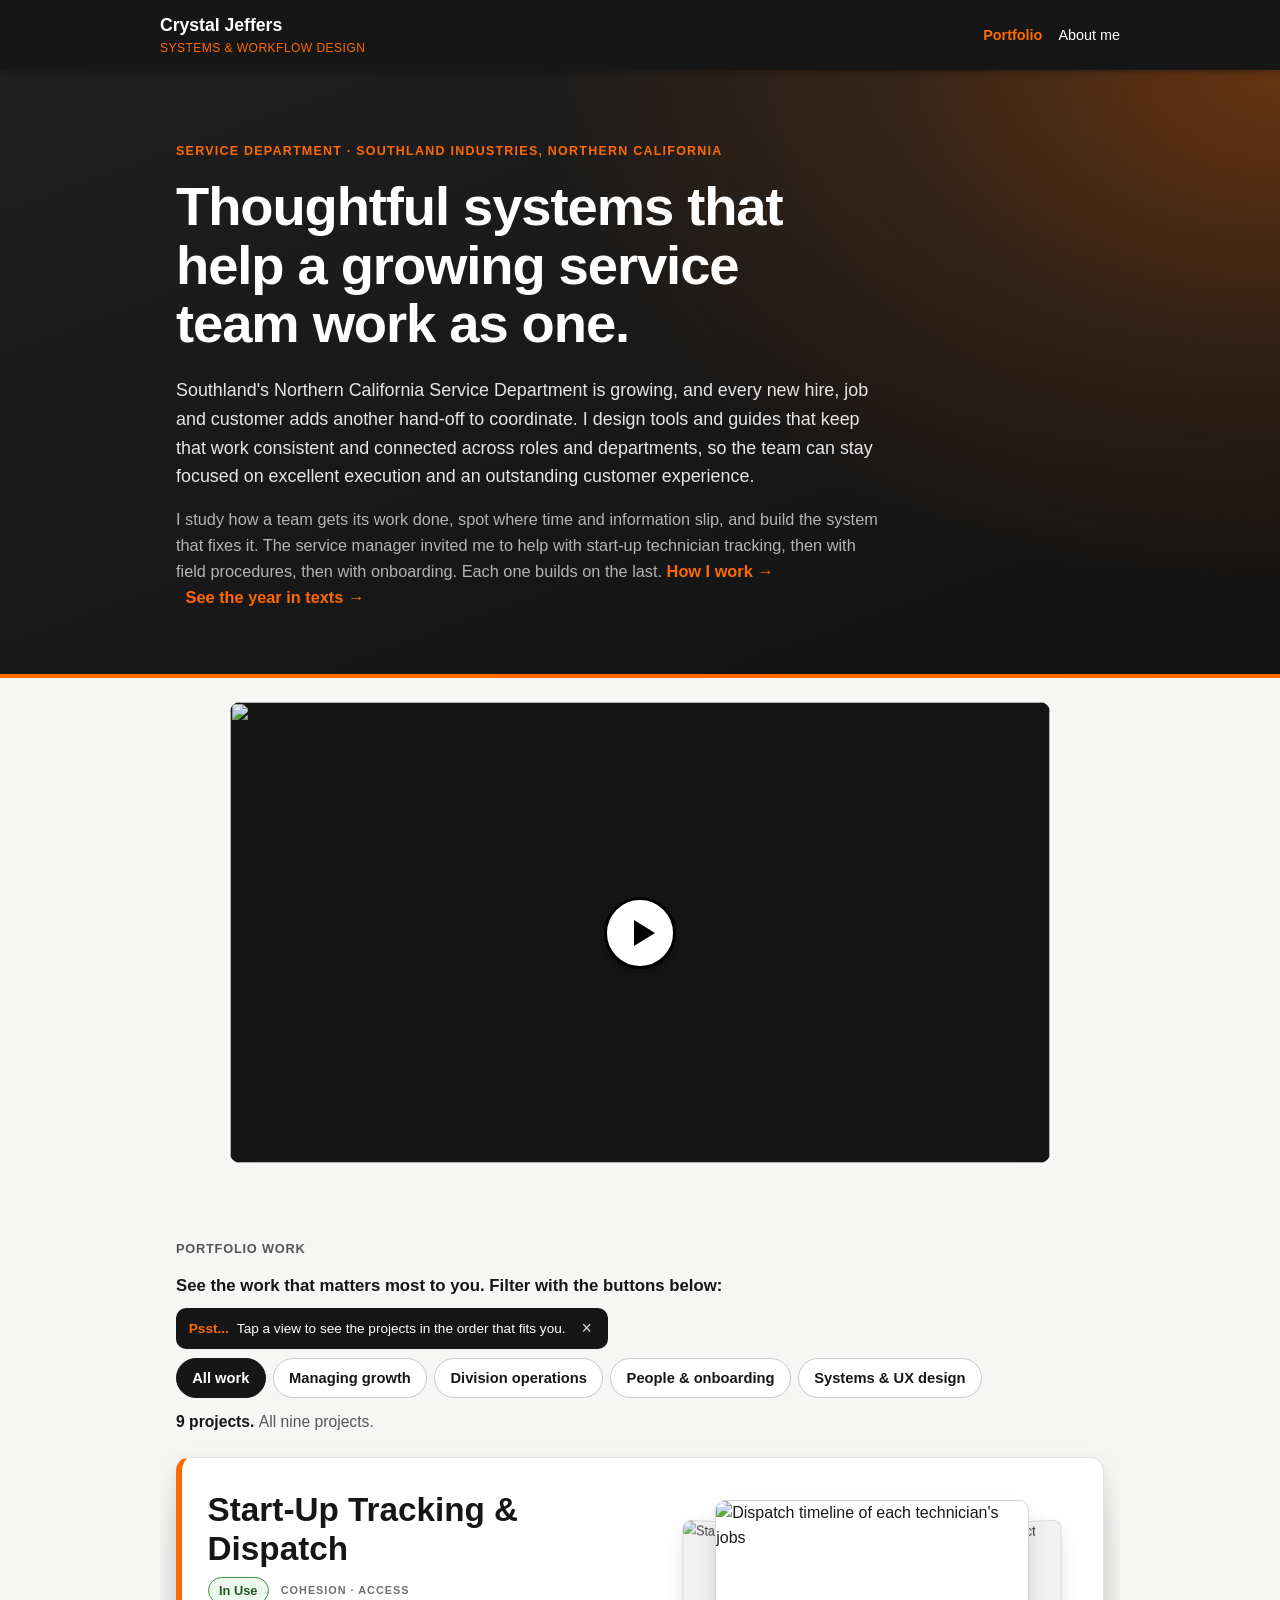
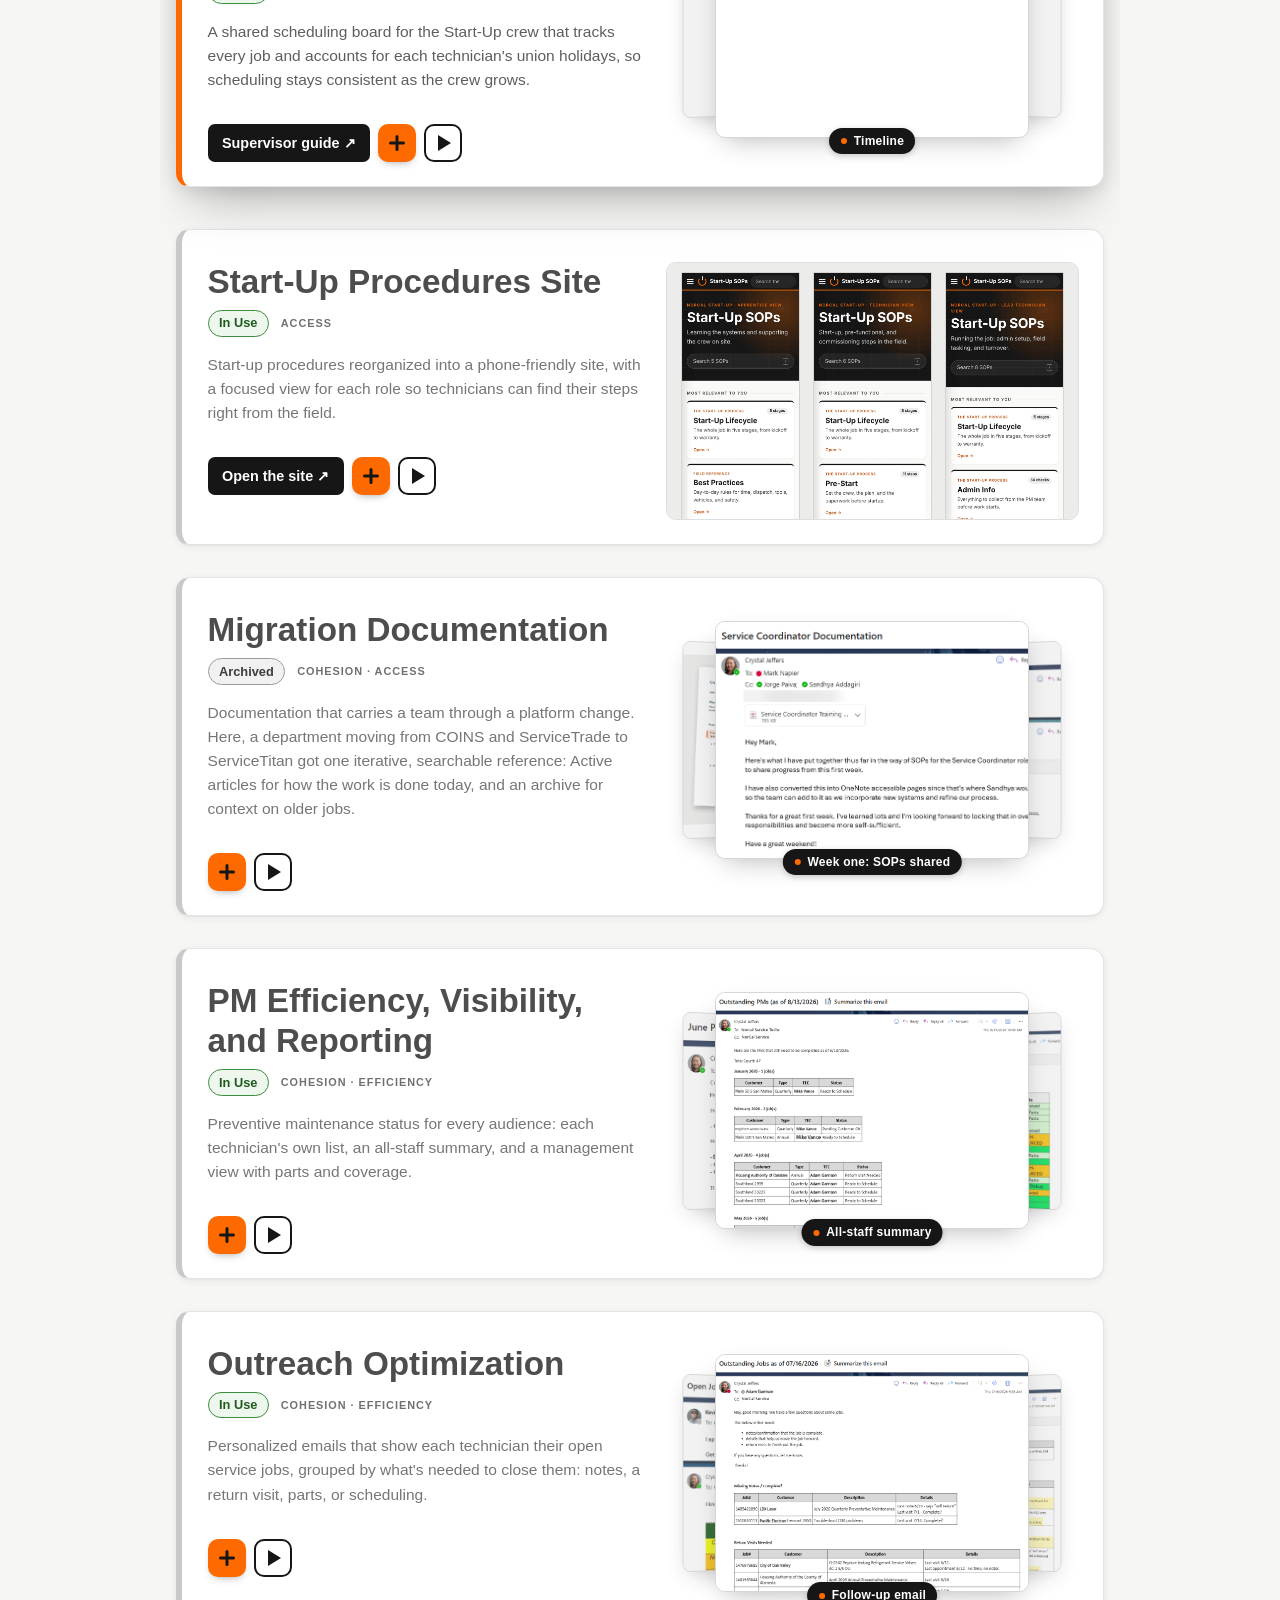
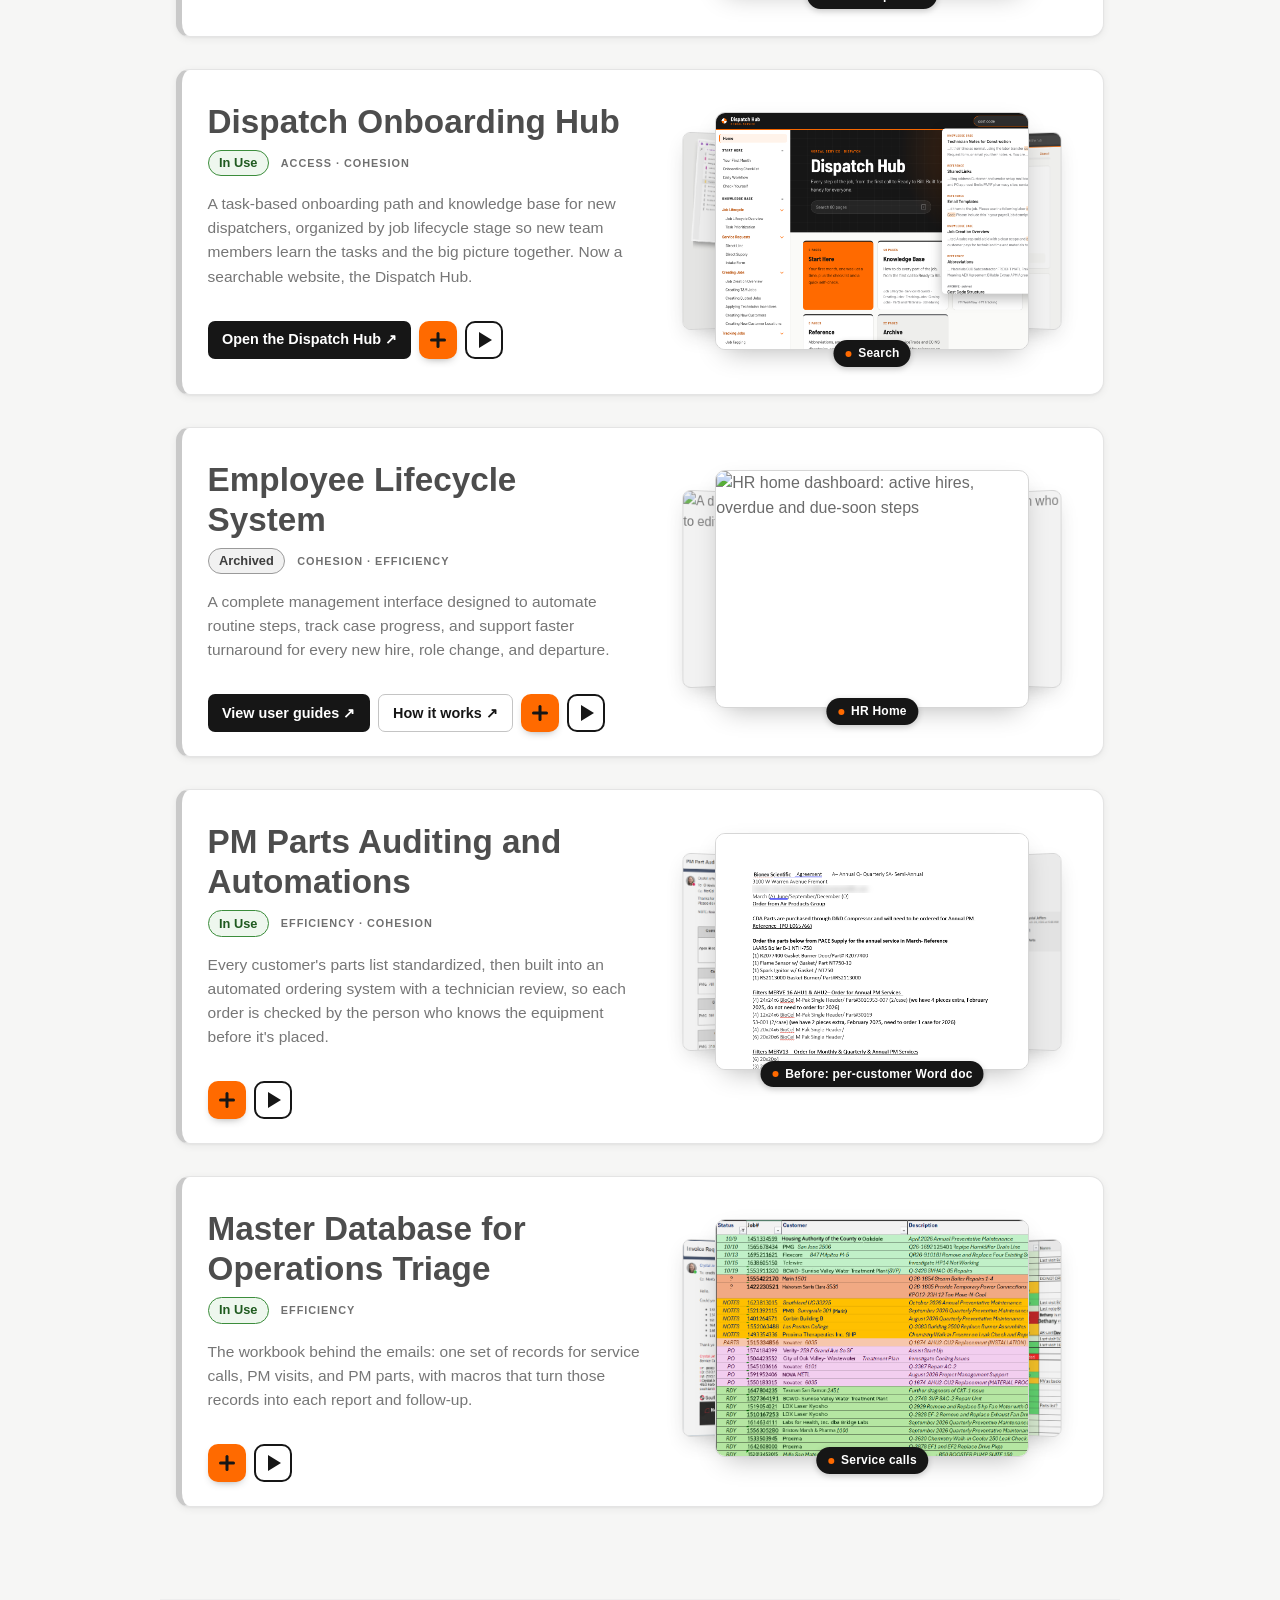
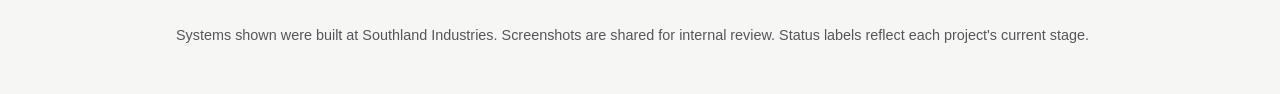
==== commit 44eaf410: "Menu spacing, reliable filter tip, spark on filter buttons - Side menu sits 48px left of the cards a" ====
--- a/index.html
+++ b/index.html
@@ -6,7 +6,7 @@
 <meta name="viewport" content="width=device-width, initial-scale=1.0">
 <title>Crystal Jeffers · Systems & Workflow Design</title>
 <meta name="description" content="Crystal Jeffers: thoughtful systems that help a growing service team work consistently, stay connected and serve customers well.">
-<link rel="stylesheet" href="assets/style.css?v=27">
+<link rel="stylesheet" href="assets/style.css?v=28">
 <script>
   /* Set up the My Focus fly-in before first paint. Safety net: if anything
      goes wrong, the cards are revealed after 4 seconds regardless. */
@@ -1055,6 +1055,6 @@
   Systems shown were built at Southland Industries. Screenshots are shared for internal review. Status labels reflect each project's current stage.
 </footer>
 
-<script src="assets/site.js?v=21" defer></script>
+<script src="assets/site.js?v=22" defer></script>
 </body>
 </html>
--- a/assets/style.css
+++ b/assets/style.css
@@ -2157,11 +2157,13 @@
   background: var(--color-black); color: #fff; font-size: 0.75rem; font-weight: 700; white-space: nowrap;
   box-shadow: 0 4px 12px -4px rgba(0,0,0,0.4);
 }
-@media (min-width: 1260px) {
+@media (min-width: 1360px) {
   .work-progress { display: none; }
   .work-rail {
-    display: block; position: fixed; top: 50%; z-index: 20; width: 10rem;
-    left: max(0.75rem, calc((100vw - 960px) / 2 - 11.25rem));
+    display: block; position: fixed; top: 50%; z-index: 20;
+    /* Right edge sits 2rem left of the cards, like the About page menu; narrower screens get a narrower rail */
+    width: min(10rem, calc((100vw - 960px) / 2 - 2.75rem));
+    left: max(0.5rem, calc((100vw - 960px) / 2 - 2rem - min(10rem, calc((100vw - 960px) / 2 - 2.75rem))));
     transform: translateY(-50%); max-height: calc(100vh - 120px); overflow-y: auto; padding: 0.25rem 0.25rem 0.25rem 8px;
     opacity: 0; visibility: hidden; transition: opacity 0.3s ease, visibility 0.3s;
   }
@@ -2212,6 +2214,12 @@
 .lens-hint b { color: var(--color-orange); }
 .lens-hint-x { flex: none; width: 26px; height: 26px; border: 0; border-radius: 50%; background: transparent; color: #d9d9d9; font-size: 1.1rem; line-height: 1; cursor: pointer; }
 .lens-hint-x:hover { color: #fff; }
-.lens { transition: box-shadow 0.3s ease; }
-.lens.lens-glow { box-shadow: 0 0 0 3px var(--color-orange), 0 0 14px 2px rgba(255,120,0,0.35); }
-@media (prefers-reduced-motion: reduce) { .lens-hint { transition: none; } .lens { transition: none; } }
+/* Filter buttons: a spark runs down the line, like the About page impact cards.
+   Each button flashes an orange outline and tint and lifts up, then settles. */
+.lens.zapped { animation: lens-zap 0.85s cubic-bezier(0.2, 0.9, 0.3, 1.2); }
+@keyframes lens-zap {
+  0% { transform: none; }
+  30% { transform: translateY(-4px); border-color: var(--color-orange); background: #fff1e6; box-shadow: 0 0 0 3px rgba(255,138,31,0.6), 0 8px 18px -6px rgba(255,120,0,0.55); }
+  100% { transform: none; box-shadow: 0 0 0 0 rgba(255,138,31,0); }
+}
+@media (prefers-reduced-motion: reduce) { .lens-hint { transition: none; } .lens.zapped { animation: none; } }
